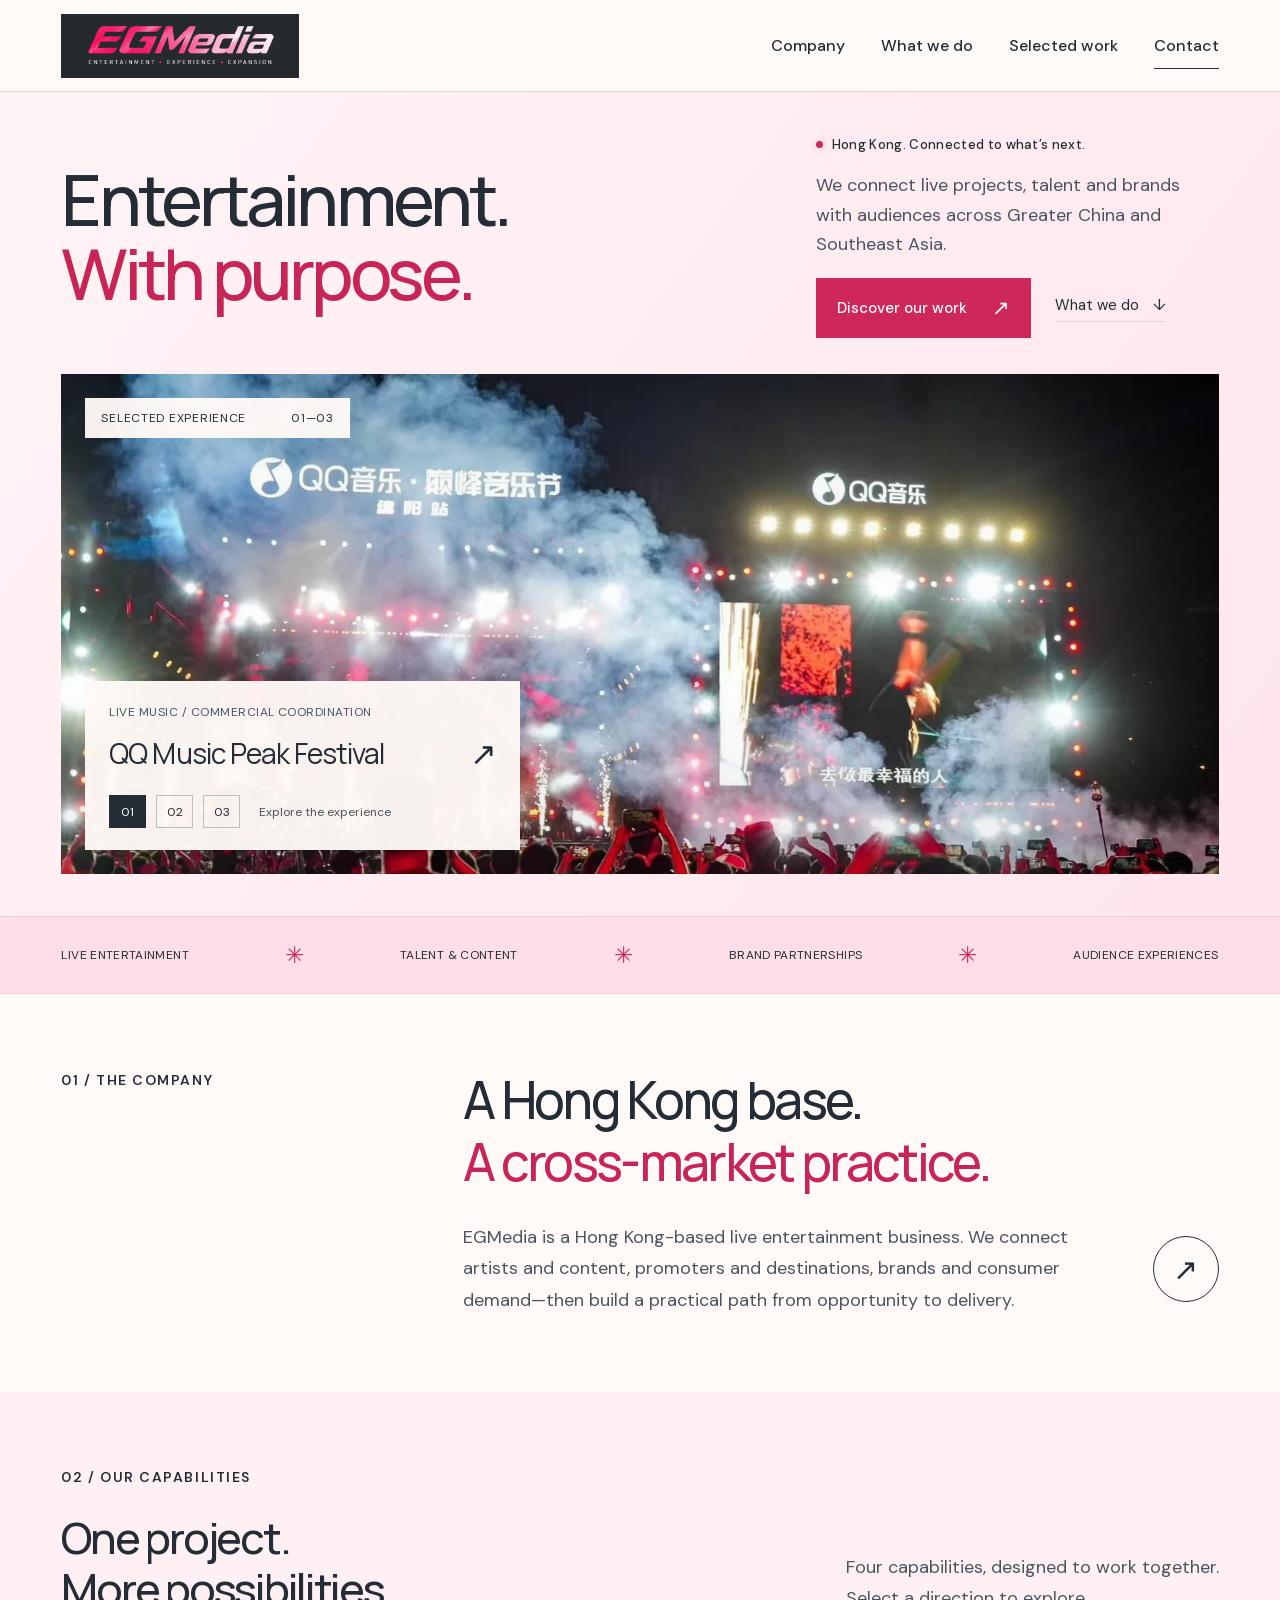
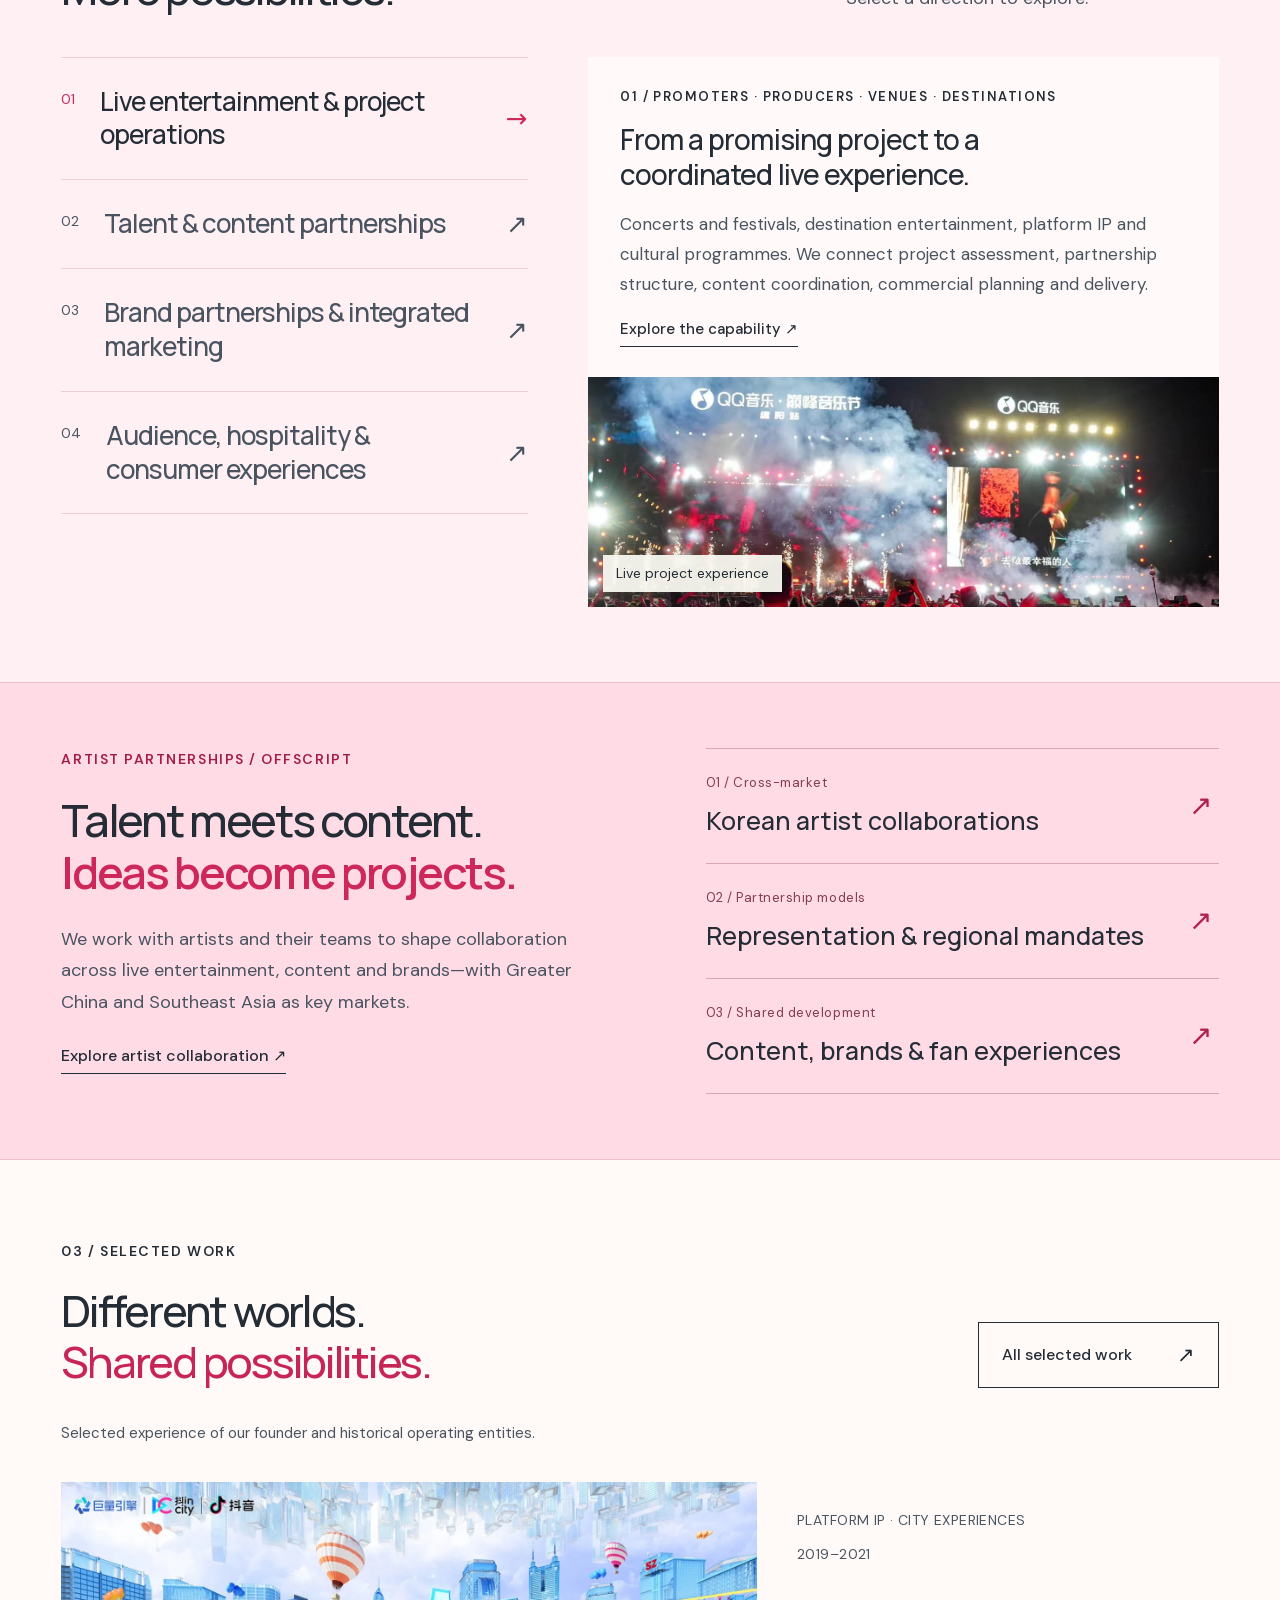
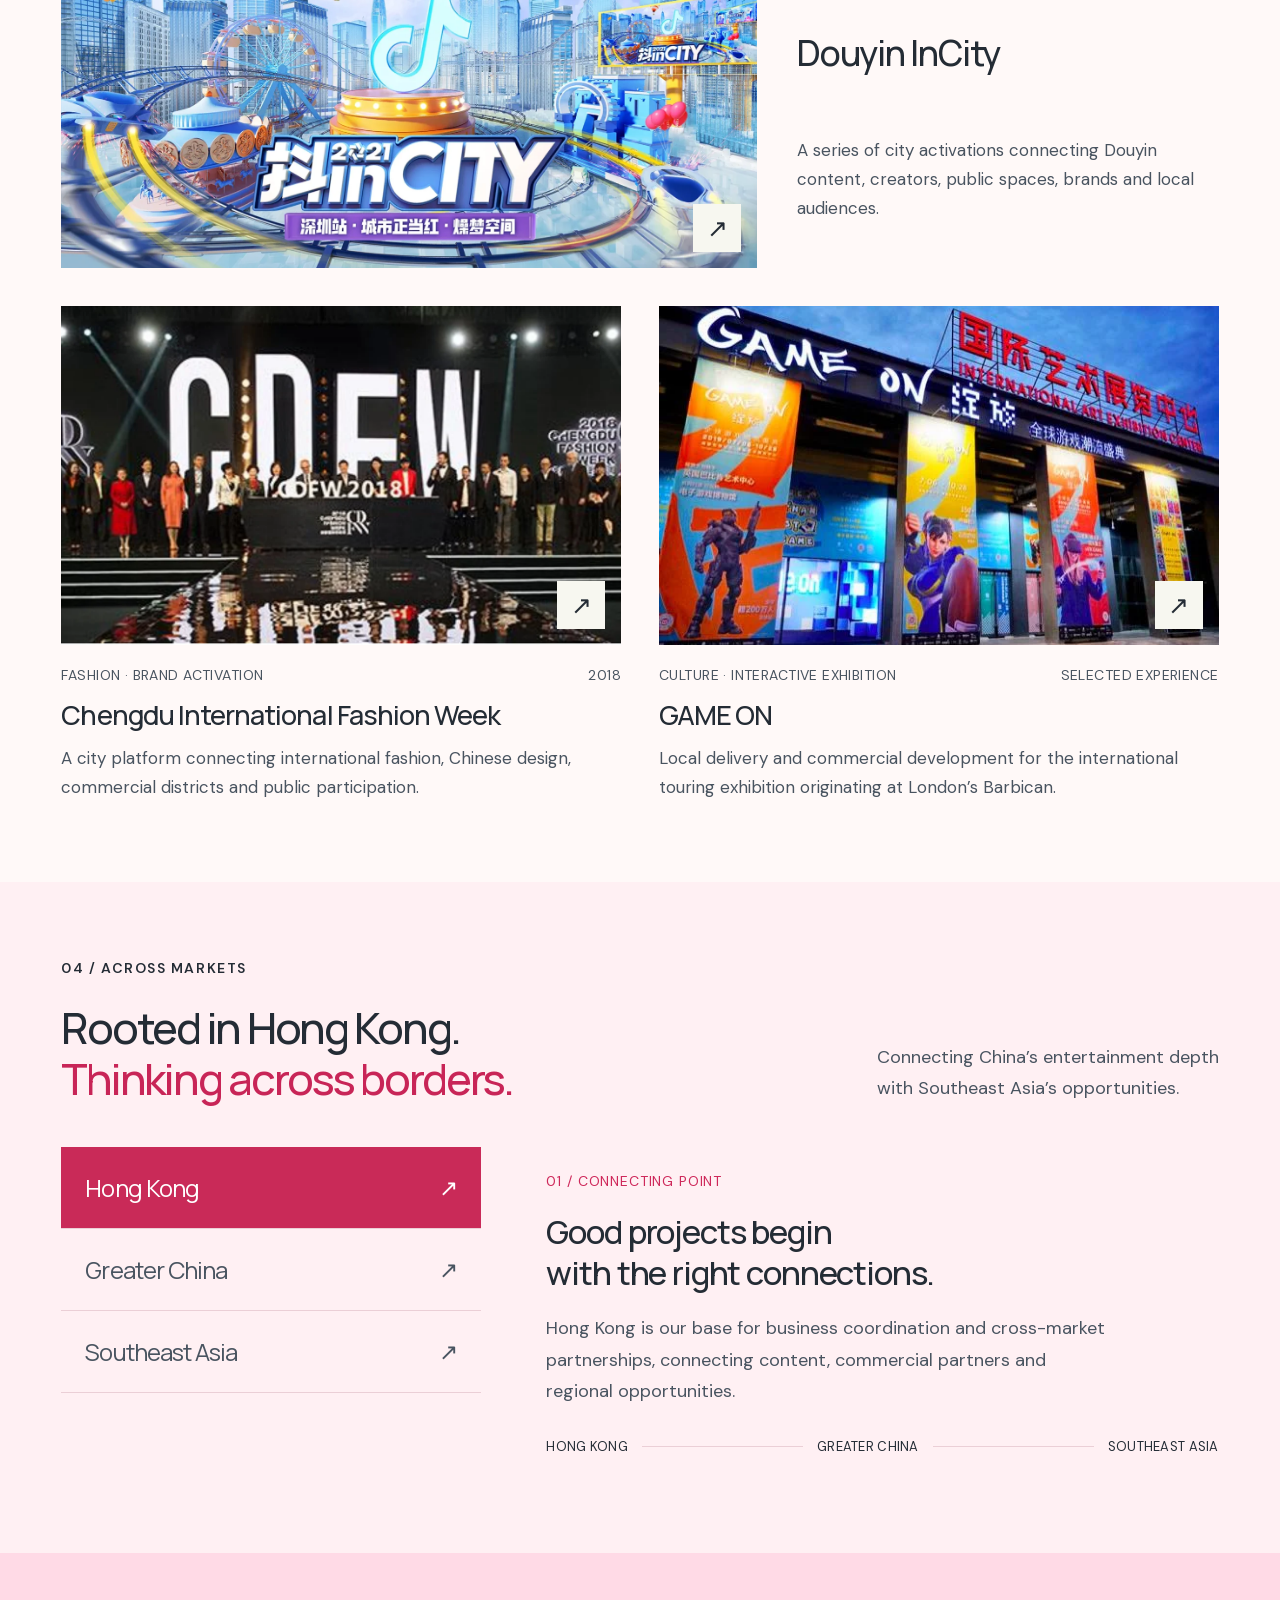
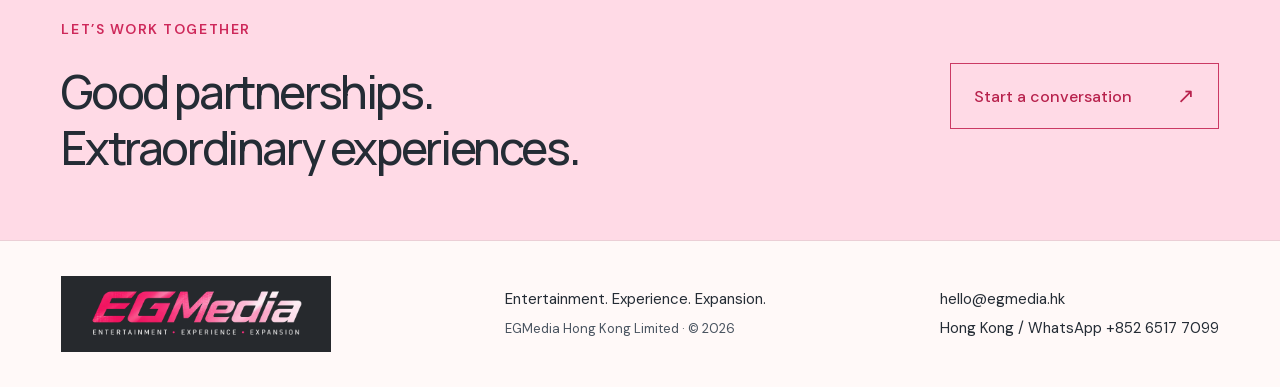
==== index.html @ 61d674d6 "Add pink visual direction and expand artist collaboration services" ====
<!doctype html><html lang="en"><head><meta charset="utf-8"><meta name="viewport" content="width=device-width,initial-scale=1"><title>Live entertainment. Lasting connections. | EGMedia</title><meta name="description" content="Hong Kong-based live entertainment, talent and brand partnerships connecting Greater China and Southeast Asia."><link rel="canonical" href="https://www.egmedia.hk/"><meta name="theme-color" content="#fbfaf7"><meta property="og:title" content="Live entertainment. Lasting connections. | EGMedia"><meta property="og:description" content="Hong Kong-based live entertainment, talent and brand partnerships connecting Greater China and Southeast Asia."><meta property="og:type" content="website"><meta property="og:url" content="https://www.egmedia.hk/"><meta property="og:image" content="https://www.egmedia.hk/assets/2026/qq-music.webp"><link rel="icon" href="/assets/2026/egmedia-logo-approved-color.png" type="image/png"><link rel="stylesheet" href="/site.css"><script src="/site.js" defer></script><script src="/interactions.js" defer></script></head><body><a class="skip-link" href="#main">Skip to content</a><header class="site-header"><a class="wordmark" href="/" aria-label="EGMedia home"><img src="/assets/2026/egmedia-logo-approved-color.png" alt="EGMedia"></a><button class="menu-toggle" aria-expanded="false" aria-controls="main-nav">Menu <span>+</span></button><nav id="main-nav" aria-label="Main navigation"><a  href="/about.html">Company</a><a  href="/services.html">What we do</a><a  href="/selected-works.html">Selected work</a><a  href="/contact.html">Contact</a></nav></header><main id="main"><section class="studio-hero"><div class="studio-hero-copy"><div class="status-label"><span></span> Hong Kong. Connected to what’s next.</div><h1>Entertainment.<br><em>With purpose.</em></h1><p>We connect live projects, talent and brands with audiences across Greater China and Southeast Asia.</p><div class="hero-actions"><a class="button solid" href="/selected-works.html">Discover our work <span>↗</span></a><a class="quiet-link" href="/services.html">What we do <span>↓</span></a></div><div class="hero-signature"><span>Entertainment.</span><span>Experience.</span><span>Expansion.</span></div></div><div class="hero-stage"><div class="hero-slide active" data-slide="0"><img class="" src="/assets/2026/qq-music.webp" alt="QQ Music Peak Festival — founder and historical project experience" loading="eager" decoding="async" fetchpriority="high"></div><div class="hero-slide" data-slide="1"><img class="" src="/assets/2026/fashion-week.webp" alt="2018 Chengdu International Fashion Week — founder and historical project experience" loading="lazy" decoding="async"></div><div class="hero-slide" data-slide="2"><img class="" src="/assets/2026/art-exhibition.webp" alt="Cultural Treasures Exhibition — founder and historical project experience" loading="lazy" decoding="async"></div><div class="photo-index">SELECTED EXPERIENCE <span>01—03</span></div><div class="photo-caption"><span class="photo-category">LIVE MUSIC / COMMERCIAL COORDINATION</span><a class="photo-title" href="/cases/qq-music-festival.html">QQ Music Peak Festival <span>↗</span></a><div class="slide-controls" aria-label="Select featured project"><button class="active" data-select-slide="0" aria-label="Show QQ Music Peak Festival" aria-pressed="true">01</button><button data-select-slide="1" aria-label="Show Chengdu Fashion Week" aria-pressed="false">02</button><button data-select-slide="2" aria-label="Show Cultural Treasures Exhibition" aria-pressed="false">03</button><span class="slide-hint">Explore the experience</span></div></div><div class="hero-side-label">CULTURE × COMMERCE × CONNECTION</div></div></section>
<div class="capability-ribbon"><span>LIVE ENTERTAINMENT</span><i>✳</i><span>TALENT & CONTENT</span><i>✳</i><span>BRAND PARTNERSHIPS</span><i>✳</i><span>AUDIENCE EXPERIENCES</span></div>
<section class="company-editorial reveal" id="about"><div class="editorial-index"><span class="eyebrow">01 / The company</span></div><div class="editorial-copy"><h2>A Hong Kong base.<br><em>A cross-market practice.</em></h2><div class="editorial-bottom"><p>EGMedia is a Hong Kong-based live entertainment business. We connect artists and content, promoters and destinations, brands and consumer demand—then build a practical path from opportunity to delivery.</p><a class="circle-link" href="/about.html" aria-label="Meet EGMedia">↗</a></div></div></section>
<section class="capability-section reveal" id="services"><div class="section-heading"><div><span class="eyebrow">02 / Our capabilities</span><h2>One project.<br>More possibilities.</h2></div><p>Four capabilities, designed to work together.<br>Select a direction to explore.</p></div><div class="capability-explorer"><div class="capability-tabs" role="tablist" aria-label="Explore capabilities"><button id="cap-tab-0" role="tab" aria-controls="cap-panel-0" aria-selected="true" tabindex="0" data-cap="0" class="active"><span>01</span><strong>Live entertainment & project operations</strong><i>↗</i></button><button id="cap-tab-1" role="tab" aria-controls="cap-panel-1" aria-selected="false" tabindex="-1" data-cap="1" class=""><span>02</span><strong>Talent & content partnerships</strong><i>↗</i></button><button id="cap-tab-2" role="tab" aria-controls="cap-panel-2" aria-selected="false" tabindex="-1" data-cap="2" class=""><span>03</span><strong>Brand partnerships & integrated marketing</strong><i>↗</i></button><button id="cap-tab-3" role="tab" aria-controls="cap-panel-3" aria-selected="false" tabindex="-1" data-cap="3" class=""><span>04</span><strong>Audience, hospitality & consumer experiences</strong><i>↗</i></button></div><div class="capability-panels"><article id="cap-panel-0" role="tabpanel" aria-labelledby="cap-tab-0" class="cap-panel active" ><div class="cap-panel-copy"><span class="eyebrow">01 / Promoters · Producers · Venues · Destinations</span><h3>From a promising project to a coordinated live experience.</h3><p>Concerts and festivals, destination entertainment, platform IP and cultural programmes. We connect project assessment, partnership structure, content coordination, commercial planning and delivery.</p><a class="text-link" href="/services.html#service-01">Explore the capability ↗</a></div><figure><img class="" src="/assets/2026/qq-music.webp" alt="Live music project experience" loading="lazy" decoding="async"><figcaption>Live project experience</figcaption></figure></article><article id="cap-panel-1" role="tabpanel" aria-labelledby="cap-tab-1" class="cap-panel " hidden><div class="cap-panel-copy"><span class="eyebrow">02 / Artists · Management teams · Content owners</span><h3>The right talent, content and market connection.</h3><p>Artist and management-team collaboration across markets, including Korean talent projects, representation mandates, live appearances, content co-creation and brand partnerships. OFFSCRIPT is our talent and content brand, connecting these opportunities with fan experiences.</p><a class="text-link" href="/services.html#service-02">Explore the capability ↗</a></div><figure><img class="" src="/assets/2026/zhang-an.webp" alt="Zhang An — project music specialist" loading="lazy" decoding="async"><figcaption>Project expertise / Zhang An</figcaption></figure></article><article id="cap-panel-2" role="tabpanel" aria-labelledby="cap-tab-2" class="cap-panel " hidden><div class="cap-panel-copy"><span class="eyebrow">03 / Brands · Platforms · Commercial partners</span><h3>Make cultural participation commercially meaningful.</h3><p>Brand strategy, sponsorship, event marketing and creative experiences. We shape partnerships around business objectives, audiences and the live environment, with support for regional market entry.</p><a class="text-link" href="/services.html#service-03">Explore the capability ↗</a></div><figure><img class="" src="/assets/2026/fashion-week.webp" alt="Fashion and brand activation experience" loading="lazy" decoding="async"><figcaption>Fashion & commercial activation</figcaption></figure></article><article id="cap-panel-3" role="tabpanel" aria-labelledby="cap-tab-3" class="cap-panel " hidden><div class="cap-panel-copy"><span class="eyebrow">04 / Promoters · Brands · Hospitality partners</span><h3>Extend the value of being there.</h3><p>Ticket-sales growth and channel coordination, VIP experiences, business hospitality, merchandise and co-branded products. Audience insights inform the next experience and the next project.</p><a class="text-link" href="/services.html#service-04">Explore the capability ↗</a></div><figure><img class="" src="/assets/2026/flower-field.webp" alt="Festival and audience experience" loading="lazy" decoding="async"><figcaption>Festival & audience experience</figcaption></figure></article></div></div></section>
<section class="talent-feature"><div><span class="eyebrow">Artist partnerships / OFFSCRIPT</span><h2>Talent meets content.<br><em>Ideas become projects.</em></h2><p>We work with artists and their teams to shape collaboration across live entertainment, content and brands—with Greater China and Southeast Asia as key markets.</p><a class="text-link" href="/services.html#talent-collaborations">Explore artist collaboration ↗</a></div><div class="talent-feature-links"><a href="/services.html#korean-talent"><span>01 / Cross-market</span><strong>Korean artist collaborations</strong><i>↗</i></a><a href="/services.html#representation-models"><span>02 / Partnership models</span><strong>Representation & regional mandates</strong><i>↗</i></a><a href="/services.html#content-co-creation"><span>03 / Shared development</span><strong>Content, brands & fan experiences</strong><i>↗</i></a></div></section>
<section class="section work-section reveal"><div class="section-heading"><div><span class="eyebrow">03 / Selected work</span><h2>Different worlds.<br><em>Shared possibilities.</em></h2></div><a class="button" href="/selected-works.html">All selected work <span>↗</span></a></div><p class="portfolio-note">Selected experience of our founder and historical operating entities.</p><div class="featured-work-grid"><a class="work-card" href="/cases/douyin-in-city.html"><div class="work-image"><img class="" src="/assets/2026/douyin-city.webp" alt="Douyin InCity — project image" loading="lazy" decoding="async"><span class="round-arrow" aria-hidden="true">↗</span></div><div class="card-meta"><span>Platform IP · City experiences</span><span>2019–2021</span></div><h3>Douyin InCity</h3><p>A series of city activations connecting Douyin content, creators, public spaces, brands and local audiences.</p></a><a class="work-card" href="/cases/chengdu-fashion-week.html"><div class="work-image"><img class="" src="/assets/2026/fashion-week.webp" alt="Chengdu International Fashion Week — project image" loading="lazy" decoding="async"><span class="round-arrow" aria-hidden="true">↗</span></div><div class="card-meta"><span>Fashion · Brand activation</span><span>2018</span></div><h3>Chengdu International Fashion Week</h3><p>A city platform connecting international fashion, Chinese design, commercial districts and public participation.</p></a><a class="work-card" href="/cases/game-on.html"><div class="work-image"><img class="" src="/assets/2026/game-on.webp" alt="GAME ON — project image" loading="lazy" decoding="async"><span class="round-arrow" aria-hidden="true">↗</span></div><div class="card-meta"><span>Culture · Interactive exhibition</span><span>Selected experience</span></div><h3>GAME ON</h3><p>Local delivery and commercial development for the international touring exhibition originating at London’s Barbican.</p></a></div></section>
<section class="regional-section reveal" id="markets"><div class="section-heading"><div><span class="eyebrow">04 / Across markets</span><h2>Rooted in Hong Kong.<br><em>Thinking across borders.</em></h2></div><p>Connecting China’s entertainment depth<br>with Southeast Asia’s opportunities.</p></div><div class="regional-board"><div class="region-selector" role="tablist" aria-label="Explore regional focus"><button role="tab" aria-selected="true" aria-controls="region-panel" class="active" data-region="0">Hong Kong <span>↗</span></button><button role="tab" aria-selected="false" aria-controls="region-panel" data-region="1">Greater China <span>↗</span></button><button role="tab" aria-selected="false" aria-controls="region-panel" data-region="2">Southeast Asia <span>↗</span></button></div><div class="region-panel" id="region-panel" role="tabpanel"><span class="region-label">01 / CONNECTING POINT</span><h3>Good projects begin<br>with the right connections.</h3><p>Hong Kong is our base for business coordination and cross-market partnerships, connecting content, commercial partners and regional opportunities.</p><div class="region-route"><span>HONG KONG</span><i></i><span>GREATER CHINA</span><i></i><span>SOUTHEAST ASIA</span></div></div></div></section></main><section class="closing"><div><span class="eyebrow">Let’s work together</span><h2>Good partnerships.<br>Extraordinary experiences.</h2></div><a class="button" href="/contact.html">Start a conversation <span>↗</span></a></section><footer><a class="wordmark" href="/"><img src="/assets/2026/egmedia-logo-approved-color.png" alt="EGMedia"></a><div>Entertainment. Experience. Expansion.<br><small>EGMedia Hong Kong Limited · © 2026</small></div><div><a href="mailto:hello@egmedia.hk">hello@egmedia.hk</a><br><a href="https://wa.me/85265177099" target="_blank" rel="noopener noreferrer">Hong Kong / WhatsApp +852 6517 7099</a></div></footer></body></html>
---- site.css ----
/* latin-ext */
@font-face {
  font-family: 'DM Sans';
  font-style: normal;
  font-weight: 400;
  font-display: swap;
  src: url(/assets/2026/fonts/rP2Yp2ywxg089UriI5-g4vlH9VoD8Cmcqbu6-K6z9mXgjU0.woff2) format('woff2');
  unicode-range: U+0100-02BA, U+02BD-02C5, U+02C7-02CC, U+02CE-02D7, U+02DD-02FF, U+0304, U+0308, U+0329, U+1D00-1DBF, U+1E00-1E9F, U+1EF2-1EFF, U+2020, U+20A0-20AB, U+20AD-20C4, U+2113, U+2C60-2C7F, U+A720-A7FF;
}
/* latin */
@font-face {
  font-family: 'DM Sans';
  font-style: normal;
  font-weight: 400;
  font-display: swap;
  src: url(/assets/2026/fonts/rP2Yp2ywxg089UriI5-g4vlH9VoD8Cmcqbu0-K6z9mXg.woff2) format('woff2');
  unicode-range: U+0000-00FF, U+0131, U+0152-0153, U+02BB-02BC, U+02C6, U+02DA, U+02DC, U+0304, U+0308, U+0329, U+2000-206F, U+20AC, U+2122, U+2191, U+2193, U+2212, U+2215, U+FEFF, U+FFFD;
}
/* latin-ext */
@font-face {
  font-family: 'DM Sans';
  font-style: normal;
  font-weight: 500;
  font-display: swap;
  src: url(/assets/2026/fonts/rP2Yp2ywxg089UriI5-g4vlH9VoD8Cmcqbu6-K6z9mXgjU0.woff2) format('woff2');
  unicode-range: U+0100-02BA, U+02BD-02C5, U+02C7-02CC, U+02CE-02D7, U+02DD-02FF, U+0304, U+0308, U+0329, U+1D00-1DBF, U+1E00-1E9F, U+1EF2-1EFF, U+2020, U+20A0-20AB, U+20AD-20C4, U+2113, U+2C60-2C7F, U+A720-A7FF;
}
/* latin */
@font-face {
  font-family: 'DM Sans';
  font-style: normal;
  font-weight: 500;
  font-display: swap;
  src: url(/assets/2026/fonts/rP2Yp2ywxg089UriI5-g4vlH9VoD8Cmcqbu0-K6z9mXg.woff2) format('woff2');
  unicode-range: U+0000-00FF, U+0131, U+0152-0153, U+02BB-02BC, U+02C6, U+02DA, U+02DC, U+0304, U+0308, U+0329, U+2000-206F, U+20AC, U+2122, U+2191, U+2193, U+2212, U+2215, U+FEFF, U+FFFD;
}
/* latin-ext */
@font-face {
  font-family: 'DM Sans';
  font-style: normal;
  font-weight: 600;
  font-display: swap;
  src: url(/assets/2026/fonts/rP2Yp2ywxg089UriI5-g4vlH9VoD8Cmcqbu6-K6z9mXgjU0.woff2) format('woff2');
  unicode-range: U+0100-02BA, U+02BD-02C5, U+02C7-02CC, U+02CE-02D7, U+02DD-02FF, U+0304, U+0308, U+0329, U+1D00-1DBF, U+1E00-1E9F, U+1EF2-1EFF, U+2020, U+20A0-20AB, U+20AD-20C4, U+2113, U+2C60-2C7F, U+A720-A7FF;
}
/* latin */
@font-face {
  font-family: 'DM Sans';
  font-style: normal;
  font-weight: 600;
  font-display: swap;
  src: url(/assets/2026/fonts/rP2Yp2ywxg089UriI5-g4vlH9VoD8Cmcqbu0-K6z9mXg.woff2) format('woff2');
  unicode-range: U+0000-00FF, U+0131, U+0152-0153, U+02BB-02BC, U+02C6, U+02DA, U+02DC, U+0304, U+0308, U+0329, U+2000-206F, U+20AC, U+2122, U+2191, U+2193, U+2212, U+2215, U+FEFF, U+FFFD;
}
/* latin-ext */
@font-face {
  font-family: 'DM Sans';
  font-style: normal;
  font-weight: 700;
  font-display: swap;
  src: url(/assets/2026/fonts/rP2Yp2ywxg089UriI5-g4vlH9VoD8Cmcqbu6-K6z9mXgjU0.woff2) format('woff2');
  unicode-range: U+0100-02BA, U+02BD-02C5, U+02C7-02CC, U+02CE-02D7, U+02DD-02FF, U+0304, U+0308, U+0329, U+1D00-1DBF, U+1E00-1E9F, U+1EF2-1EFF, U+2020, U+20A0-20AB, U+20AD-20C4, U+2113, U+2C60-2C7F, U+A720-A7FF;
}
/* latin */
@font-face {
  font-family: 'DM Sans';
  font-style: normal;
  font-weight: 700;
  font-display: swap;
  src: url(/assets/2026/fonts/rP2Yp2ywxg089UriI5-g4vlH9VoD8Cmcqbu0-K6z9mXg.woff2) format('woff2');
  unicode-range: U+0000-00FF, U+0131, U+0152-0153, U+02BB-02BC, U+02C6, U+02DA, U+02DC, U+0304, U+0308, U+0329, U+2000-206F, U+20AC, U+2122, U+2191, U+2193, U+2212, U+2215, U+FEFF, U+FFFD;
}
/* cyrillic-ext */
@font-face {
  font-family: 'Manrope';
  font-style: normal;
  font-weight: 400;
  font-display: swap;
  src: url(/assets/2026/fonts/xn7gYHE41ni1AdIRggqxSvfedN62Zw.woff2) format('woff2');
  unicode-range: U+0460-052F, U+1C80-1C8A, U+20B4, U+2DE0-2DFF, U+A640-A69F, U+FE2E-FE2F;
}
/* cyrillic */
@font-face {
  font-family: 'Manrope';
  font-style: normal;
  font-weight: 400;
  font-display: swap;
  src: url(/assets/2026/fonts/xn7gYHE41ni1AdIRggOxSvfedN62Zw.woff2) format('woff2');
  unicode-range: U+0301, U+0400-045F, U+0490-0491, U+04B0-04B1, U+2116;
}
/* greek */
@font-face {
  font-family: 'Manrope';
  font-style: normal;
  font-weight: 400;
  font-display: swap;
  src: url(/assets/2026/fonts/xn7gYHE41ni1AdIRggSxSvfedN62Zw.woff2) format('woff2');
  unicode-range: U+0370-0377, U+037A-037F, U+0384-038A, U+038C, U+038E-03A1, U+03A3-03FF;
}
/* vietnamese */
@font-face {
  font-family: 'Manrope';
  font-style: normal;
  font-weight: 400;
  font-display: swap;
  src: url(/assets/2026/fonts/xn7gYHE41ni1AdIRggixSvfedN62Zw.woff2) format('woff2');
  unicode-range: U+0102-0103, U+0110-0111, U+0128-0129, U+0168-0169, U+01A0-01A1, U+01AF-01B0, U+0300-0301, U+0303-0304, U+0308-0309, U+0323, U+0329, U+1EA0-1EF9, U+20AB;
}
/* latin-ext */
@font-face {
  font-family: 'Manrope';
  font-style: normal;
  font-weight: 400;
  font-display: swap;
  src: url(/assets/2026/fonts/xn7gYHE41ni1AdIRggmxSvfedN62Zw.woff2) format('woff2');
  unicode-range: U+0100-02BA, U+02BD-02C5, U+02C7-02CC, U+02CE-02D7, U+02DD-02FF, U+0304, U+0308, U+0329, U+1D00-1DBF, U+1E00-1E9F, U+1EF2-1EFF, U+2020, U+20A0-20AB, U+20AD-20C4, U+2113, U+2C60-2C7F, U+A720-A7FF;
}
/* latin */
@font-face {
  font-family: 'Manrope';
  font-style: normal;
  font-weight: 400;
  font-display: swap;
  src: url(/assets/2026/fonts/xn7gYHE41ni1AdIRggexSvfedN4.woff2) format('woff2');
  unicode-range: U+0000-00FF, U+0131, U+0152-0153, U+02BB-02BC, U+02C6, U+02DA, U+02DC, U+0304, U+0308, U+0329, U+2000-206F, U+20AC, U+2122, U+2191, U+2193, U+2212, U+2215, U+FEFF, U+FFFD;
}
/* cyrillic-ext */
@font-face {
  font-family: 'Manrope';
  font-style: normal;
  font-weight: 500;
  font-display: swap;
  src: url(/assets/2026/fonts/xn7gYHE41ni1AdIRggqxSvfedN62Zw.woff2) format('woff2');
  unicode-range: U+0460-052F, U+1C80-1C8A, U+20B4, U+2DE0-2DFF, U+A640-A69F, U+FE2E-FE2F;
}
/* cyrillic */
@font-face {
  font-family: 'Manrope';
  font-style: normal;
  font-weight: 500;
  font-display: swap;
  src: url(/assets/2026/fonts/xn7gYHE41ni1AdIRggOxSvfedN62Zw.woff2) format('woff2');
  unicode-range: U+0301, U+0400-045F, U+0490-0491, U+04B0-04B1, U+2116;
}
/* greek */
@font-face {
  font-family: 'Manrope';
  font-style: normal;
  font-weight: 500;
  font-display: swap;
  src: url(/assets/2026/fonts/xn7gYHE41ni1AdIRggSxSvfedN62Zw.woff2) format('woff2');
  unicode-range: U+0370-0377, U+037A-037F, U+0384-038A, U+038C, U+038E-03A1, U+03A3-03FF;
}
/* vietnamese */
@font-face {
  font-family: 'Manrope';
  font-style: normal;
  font-weight: 500;
  font-display: swap;
  src: url(/assets/2026/fonts/xn7gYHE41ni1AdIRggixSvfedN62Zw.woff2) format('woff2');
  unicode-range: U+0102-0103, U+0110-0111, U+0128-0129, U+0168-0169, U+01A0-01A1, U+01AF-01B0, U+0300-0301, U+0303-0304, U+0308-0309, U+0323, U+0329, U+1EA0-1EF9, U+20AB;
}
/* latin-ext */
@font-face {
  font-family: 'Manrope';
  font-style: normal;
  font-weight: 500;
  font-display: swap;
  src: url(/assets/2026/fonts/xn7gYHE41ni1AdIRggmxSvfedN62Zw.woff2) format('woff2');
  unicode-range: U+0100-02BA, U+02BD-02C5, U+02C7-02CC, U+02CE-02D7, U+02DD-02FF, U+0304, U+0308, U+0329, U+1D00-1DBF, U+1E00-1E9F, U+1EF2-1EFF, U+2020, U+20A0-20AB, U+20AD-20C4, U+2113, U+2C60-2C7F, U+A720-A7FF;
}
/* latin */
@font-face {
  font-family: 'Manrope';
  font-style: normal;
  font-weight: 500;
  font-display: swap;
  src: url(/assets/2026/fonts/xn7gYHE41ni1AdIRggexSvfedN4.woff2) format('woff2');
  unicode-range: U+0000-00FF, U+0131, U+0152-0153, U+02BB-02BC, U+02C6, U+02DA, U+02DC, U+0304, U+0308, U+0329, U+2000-206F, U+20AC, U+2122, U+2191, U+2193, U+2212, U+2215, U+FEFF, U+FFFD;
}
/* cyrillic-ext */
@font-face {
  font-family: 'Manrope';
  font-style: normal;
  font-weight: 600;
  font-display: swap;
  src: url(/assets/2026/fonts/xn7gYHE41ni1AdIRggqxSvfedN62Zw.woff2) format('woff2');
  unicode-range: U+0460-052F, U+1C80-1C8A, U+20B4, U+2DE0-2DFF, U+A640-A69F, U+FE2E-FE2F;
}
/* cyrillic */
@font-face {
  font-family: 'Manrope';
  font-style: normal;
  font-weight: 600;
  font-display: swap;
  src: url(/assets/2026/fonts/xn7gYHE41ni1AdIRggOxSvfedN62Zw.woff2) format('woff2');
  unicode-range: U+0301, U+0400-045F, U+0490-0491, U+04B0-04B1, U+2116;
}
/* greek */
@font-face {
  font-family: 'Manrope';
  font-style: normal;
  font-weight: 600;
  font-display: swap;
  src: url(/assets/2026/fonts/xn7gYHE41ni1AdIRggSxSvfedN62Zw.woff2) format('woff2');
  unicode-range: U+0370-0377, U+037A-037F, U+0384-038A, U+038C, U+038E-03A1, U+03A3-03FF;
}
/* vietnamese */
@font-face {
  font-family: 'Manrope';
  font-style: normal;
  font-weight: 600;
  font-display: swap;
  src: url(/assets/2026/fonts/xn7gYHE41ni1AdIRggixSvfedN62Zw.woff2) format('woff2');
  unicode-range: U+0102-0103, U+0110-0111, U+0128-0129, U+0168-0169, U+01A0-01A1, U+01AF-01B0, U+0300-0301, U+0303-0304, U+0308-0309, U+0323, U+0329, U+1EA0-1EF9, U+20AB;
}
/* latin-ext */
@font-face {
  font-family: 'Manrope';
  font-style: normal;
  font-weight: 600;
  font-display: swap;
  src: url(/assets/2026/fonts/xn7gYHE41ni1AdIRggmxSvfedN62Zw.woff2) format('woff2');
  unicode-range: U+0100-02BA, U+02BD-02C5, U+02C7-02CC, U+02CE-02D7, U+02DD-02FF, U+0304, U+0308, U+0329, U+1D00-1DBF, U+1E00-1E9F, U+1EF2-1EFF, U+2020, U+20A0-20AB, U+20AD-20C4, U+2113, U+2C60-2C7F, U+A720-A7FF;
}
/* latin */
@font-face {
  font-family: 'Manrope';
  font-style: normal;
  font-weight: 600;
  font-display: swap;
  src: url(/assets/2026/fonts/xn7gYHE41ni1AdIRggexSvfedN4.woff2) format('woff2');
  unicode-range: U+0000-00FF, U+0131, U+0152-0153, U+02BB-02BC, U+02C6, U+02DA, U+02DC, U+0304, U+0308, U+0329, U+2000-206F, U+20AC, U+2122, U+2191, U+2193, U+2212, U+2215, U+FEFF, U+FFFD;
}
/* cyrillic-ext */
@font-face {
  font-family: 'Manrope';
  font-style: normal;
  font-weight: 700;
  font-display: swap;
  src: url(/assets/2026/fonts/xn7gYHE41ni1AdIRggqxSvfedN62Zw.woff2) format('woff2');
  unicode-range: U+0460-052F, U+1C80-1C8A, U+20B4, U+2DE0-2DFF, U+A640-A69F, U+FE2E-FE2F;
}
/* cyrillic */
@font-face {
  font-family: 'Manrope';
  font-style: normal;
  font-weight: 700;
  font-display: swap;
  src: url(/assets/2026/fonts/xn7gYHE41ni1AdIRggOxSvfedN62Zw.woff2) format('woff2');
  unicode-range: U+0301, U+0400-045F, U+0490-0491, U+04B0-04B1, U+2116;
}
/* greek */
@font-face {
  font-family: 'Manrope';
  font-style: normal;
  font-weight: 700;
  font-display: swap;
  src: url(/assets/2026/fonts/xn7gYHE41ni1AdIRggSxSvfedN62Zw.woff2) format('woff2');
  unicode-range: U+0370-0377, U+037A-037F, U+0384-038A, U+038C, U+038E-03A1, U+03A3-03FF;
}
/* vietnamese */
@font-face {
  font-family: 'Manrope';
  font-style: normal;
  font-weight: 700;
  font-display: swap;
  src: url(/assets/2026/fonts/xn7gYHE41ni1AdIRggixSvfedN62Zw.woff2) format('woff2');
  unicode-range: U+0102-0103, U+0110-0111, U+0128-0129, U+0168-0169, U+01A0-01A1, U+01AF-01B0, U+0300-0301, U+0303-0304, U+0308-0309, U+0323, U+0329, U+1EA0-1EF9, U+20AB;
}
/* latin-ext */
@font-face {
  font-family: 'Manrope';
  font-style: normal;
  font-weight: 700;
  font-display: swap;
  src: url(/assets/2026/fonts/xn7gYHE41ni1AdIRggmxSvfedN62Zw.woff2) format('woff2');
  unicode-range: U+0100-02BA, U+02BD-02C5, U+02C7-02CC, U+02CE-02D7, U+02DD-02FF, U+0304, U+0308, U+0329, U+1D00-1DBF, U+1E00-1E9F, U+1EF2-1EFF, U+2020, U+20A0-20AB, U+20AD-20C4, U+2113, U+2C60-2C7F, U+A720-A7FF;
}
/* latin */
@font-face {
  font-family: 'Manrope';
  font-style: normal;
  font-weight: 700;
  font-display: swap;
  src: url(/assets/2026/fonts/xn7gYHE41ni1AdIRggexSvfedN4.woff2) format('woff2');
  unicode-range: U+0000-00FF, U+0131, U+0152-0153, U+02BB-02BC, U+02C6, U+02DA, U+02DC, U+0304, U+0308, U+0329, U+2000-206F, U+20AC, U+2122, U+2191, U+2193, U+2212, U+2215, U+FEFF, U+FFFD;
}
/* cyrillic-ext */
@font-face {
  font-family: 'Manrope';
  font-style: normal;
  font-weight: 800;
  font-display: swap;
  src: url(/assets/2026/fonts/xn7gYHE41ni1AdIRggqxSvfedN62Zw.woff2) format('woff2');
  unicode-range: U+0460-052F, U+1C80-1C8A, U+20B4, U+2DE0-2DFF, U+A640-A69F, U+FE2E-FE2F;
}
/* cyrillic */
@font-face {
  font-family: 'Manrope';
  font-style: normal;
  font-weight: 800;
  font-display: swap;
  src: url(/assets/2026/fonts/xn7gYHE41ni1AdIRggOxSvfedN62Zw.woff2) format('woff2');
  unicode-range: U+0301, U+0400-045F, U+0490-0491, U+04B0-04B1, U+2116;
}
/* greek */
@font-face {
  font-family: 'Manrope';
  font-style: normal;
  font-weight: 800;
  font-display: swap;
  src: url(/assets/2026/fonts/xn7gYHE41ni1AdIRggSxSvfedN62Zw.woff2) format('woff2');
  unicode-range: U+0370-0377, U+037A-037F, U+0384-038A, U+038C, U+038E-03A1, U+03A3-03FF;
}
/* vietnamese */
@font-face {
  font-family: 'Manrope';
  font-style: normal;
  font-weight: 800;
  font-display: swap;
  src: url(/assets/2026/fonts/xn7gYHE41ni1AdIRggixSvfedN62Zw.woff2) format('woff2');
  unicode-range: U+0102-0103, U+0110-0111, U+0128-0129, U+0168-0169, U+01A0-01A1, U+01AF-01B0, U+0300-0301, U+0303-0304, U+0308-0309, U+0323, U+0329, U+1EA0-1EF9, U+20AB;
}
/* latin-ext */
@font-face {
  font-family: 'Manrope';
  font-style: normal;
  font-weight: 800;
  font-display: swap;
  src: url(/assets/2026/fonts/xn7gYHE41ni1AdIRggmxSvfedN62Zw.woff2) format('woff2');
  unicode-range: U+0100-02BA, U+02BD-02C5, U+02C7-02CC, U+02CE-02D7, U+02DD-02FF, U+0304, U+0308, U+0329, U+1D00-1DBF, U+1E00-1E9F, U+1EF2-1EFF, U+2020, U+20A0-20AB, U+20AD-20C4, U+2113, U+2C60-2C7F, U+A720-A7FF;
}
/* latin */
@font-face {
  font-family: 'Manrope';
  font-style: normal;
  font-weight: 800;
  font-display: swap;
  src: url(/assets/2026/fonts/xn7gYHE41ni1AdIRggexSvfedN4.woff2) format('woff2');
  unicode-range: U+0000-00FF, U+0131, U+0152-0153, U+02BB-02BC, U+02C6, U+02DA, U+02DC, U+0304, U+0308, U+0329, U+2000-206F, U+20AC, U+2122, U+2191, U+2193, U+2212, U+2215, U+FEFF, U+FFFD;
}

:root{--paper:#fbfaf7;--ink:#203934;--muted:#5e6a64;--line:#d9dfd8;--accent:#cb365e;--soft:#eeeee5;--pad:clamp(22px,5.2vw,88px)}*{box-sizing:border-box}html{scroll-behavior:smooth;scroll-padding-top:110px}body{margin:0;background:var(--paper);color:var(--ink);font-family:'DM Sans',Arial,sans-serif;-webkit-font-smoothing:antialiased}a{color:inherit;text-decoration:none}button{font:inherit}img{max-width:100%;display:block}figure{margin:0}h1,h2,h3,p{margin:0}h1,h2,h3{font-family:'Manrope',Arial,sans-serif}h1{font-size:clamp(48px,5.6vw,88px);letter-spacing:-.065em;line-height:1.1;font-weight:500}h2{font-size:clamp(32px,3.4vw,53px);letter-spacing:-.052em;line-height:1.17;font-weight:500}h3{font-size:25px;letter-spacing:-.035em;line-height:1.25;font-weight:600}p{font-size:17px;line-height:1.75;color:var(--muted)}p+p{margin-top:18px}em{font-family:Georgia,serif;font-weight:400;color:var(--accent)}.site-header{height:94px;padding:0 var(--pad);display:flex;justify-content:space-between;align-items:center;border-bottom:1px solid var(--line);background:var(--paper);position:sticky;top:0;z-index:20}.wordmark{display:inline-flex;align-items:baseline;font-family:Arial,sans-serif;font-weight:800;font-style:italic;font-size:30px;letter-spacing:-1.6px;white-space:nowrap}.wordmark span{font-weight:600}.wordmark i{display:inline-block;width:7px;height:7px;background:var(--accent);margin-left:4px;border-radius:50%}.site-header nav{display:flex;gap:36px;align-items:center;font-size:14px;font-weight:500}.site-header nav a{padding:12px 0;position:relative}.site-header nav a[aria-current],.site-header nav a:hover{color:var(--accent)}.site-header nav a[aria-current]:after{content:'';position:absolute;bottom:3px;left:0;width:100%;height:1px;background:var(--accent)}.menu-toggle{display:none}.skip-link{position:fixed;top:-70px;left:20px;padding:16px;background:white;z-index:100}.skip-link:focus{top:12px}a:focus-visible,button:focus-visible{outline:3px solid var(--accent);outline-offset:5px}.eyebrow{display:block;text-transform:uppercase;font-size:11px;line-height:1.6;font-weight:600;letter-spacing:.16em;margin-bottom:24px}.hero-copy{padding:65px var(--pad) 48px}.hero h1{max-width:1200px;font-size:clamp(52px,6.3vw,98px)}.hero-bottom{margin-top:34px;display:flex;justify-content:space-between;align-items:center;gap:35px}.hero-bottom p{max-width:535px;font-size:18px;line-height:1.6}.button{display:inline-flex;align-items:center;justify-content:space-between;gap:45px;border:1px solid var(--ink);padding:18px 23px;font-size:13px;font-weight:500;white-space:nowrap;transition:background .2s,color .2s}.button:hover{background:var(--ink);color:var(--paper)}.button.solid{background:var(--ink);color:white}.button.solid:hover{background:var(--accent);border-color:var(--accent)}.button span{font-size:21px}.hero-visual{margin:0 var(--pad)}.hero-visual img{width:100%;height:clamp(350px,40vw,580px);object-fit:cover;object-position:50% 48%}.hero-visual figcaption{display:flex;justify-content:space-between;gap:20px;font-size:11px;padding:14px 0;border-bottom:1px solid var(--line);color:var(--muted)}.intro-section{padding:100px var(--pad);display:grid;grid-template-columns:1fr 2.15fr;gap:50px}.intro-section .large-text{margin-top:28px}.intro-section p{max-width:790px}.large-text{font-size:23px;line-height:1.6;color:var(--ink);letter-spacing:-.02em}.text-link{display:inline-flex;gap:22px;align-items:center;font-size:14px;font-weight:500;border-bottom:1px solid var(--ink);padding-bottom:7px}.text-link:hover{color:var(--accent);border-color:var(--accent)}.intro-section .text-link{margin-top:26px}.section{padding:80px var(--pad)}.section-heading{display:flex;justify-content:space-between;align-items:flex-end;gap:50px;margin-bottom:42px}.section-heading>p{max-width:380px}.service-grid{display:grid;grid-template-columns:repeat(4,1fr);border-top:1px solid var(--line)}.service-card{position:relative;padding:32px 26px 60px;border-right:1px solid var(--line)}.service-card:first-child{padding-left:0}.service-card:last-child{border:0;padding-right:0}.service-number{color:var(--accent);font-size:13px;display:block;letter-spacing:.07em;margin-bottom:37px}.service-card h3{font-size:24px;min-height:92px}.service-card p{font-size:15px;margin-top:18px;line-height:1.65}.service-arrow{position:absolute;bottom:14px;font-size:27px}.service-card:hover h3{color:var(--accent)}.work-section{background:#f0f1eb}.portfolio-note{font-size:13px;line-height:1.7;max-width:760px;margin:-10px 0 35px}.work-grid{display:grid;grid-template-columns:1fr 1fr;gap:48px 35px}.work-image{position:relative;overflow:hidden;aspect-ratio:1.65;background:#e0e4db}.work-image img{width:100%;height:100%;object-fit:cover;transition:transform .45s}.work-card:hover .work-image img{transform:scale(1.03)}.round-arrow{position:absolute;right:16px;bottom:16px;background:var(--paper);border-radius:50%;width:44px;height:44px;display:grid;place-items:center;font-size:25px}.card-meta{display:flex;justify-content:space-between;gap:15px;font-size:10px;text-transform:uppercase;letter-spacing:.06em;margin:19px 0 10px;color:var(--muted)}.work-card h3{font-size:27px}.work-card p{margin-top:12px;font-size:15px;line-height:1.7;max-width:540px}.regional-section{padding:95px var(--pad)}.regional-title{display:flex;gap:60px;justify-content:space-between;align-items:flex-end}.regional-title p{max-width:360px}.market-line{display:grid;grid-template-columns:repeat(3,1fr);gap:40px;margin-top:55px;border-top:1px solid var(--ink);padding-top:29px}.market-line span{font-size:10px;letter-spacing:.1em;text-transform:uppercase;color:var(--muted)}.market-line h3{font-size:30px;margin:18px 0 13px}.market-line p{font-size:15px;max-width:340px}.closing{margin:0 var(--pad);padding:60px 0;display:flex;justify-content:space-between;gap:40px;align-items:center;border-top:1px solid var(--ink)}.closing h2{font-size:clamp(32px,3.3vw,50px)}.closing .eyebrow{color:var(--accent)}footer{padding:37px var(--pad);border-top:1px solid var(--line);display:flex;justify-content:space-between;gap:36px;align-items:flex-start;font-size:12px;line-height:1.9}footer .wordmark{font-size:26px}footer small{font-size:10px;color:var(--muted)}footer a:hover{color:var(--accent)}.page-hero{padding:80px var(--pad) 70px}.page-hero h1{max-width:1100px}.page-hero>p{max-width:670px;margin-top:30px;font-size:19px}.founder-section{display:grid;grid-template-columns:.8fr 1.3fr;gap:100px;align-items:center;background:var(--soft)}.founder-photo{max-width:380px;aspect-ratio:.8;overflow:hidden}.founder-photo img{width:100%;height:100%;object-fit:cover;object-position:50% 30%}.role{display:block;font-size:12px;line-height:1.5;color:var(--accent);margin-top:13px;margin-bottom:25px}.founder-section .large-text{margin-bottom:20px}.team-grid{display:grid;grid-template-columns:repeat(4,1fr);gap:30px}.team-card>img{width:100%;height:300px;object-fit:cover;object-position:50% 25%;filter:saturate(.65);margin-bottom:22px}.team-card h3{font-size:23px}.team-card .role{margin-bottom:14px;min-height:36px}.team-card p{font-size:14px}.small-note{font-size:12px;margin-top:32px}.pale{background:var(--soft)}.split{display:grid;grid-template-columns:1fr 1fr;gap:80px}.split h2 em{font-size:31px;line-height:1.5;display:inline-block;margin-top:15px}.split p+.text-link{margin-top:25px}.service-detail{padding:60px var(--pad);border-top:1px solid var(--line);display:grid;grid-template-columns:1fr 2.15fr;gap:50px;scroll-margin-top:40px}.service-detail h2{max-width:820px}.service-detail .large-text{margin:25px 0 15px}.service-detail p{max-width:760px}.service-detail .eyebrow{margin:25px 0 8px}.deliverables{list-style:none;padding:0;margin:30px 0;display:grid;grid-template-columns:repeat(3,1fr);gap:25px}.deliverables li{border-top:1px solid var(--line);padding-top:15px;font-size:14px;line-height:1.6}.process-grid{display:grid;grid-template-columns:repeat(4,1fr);gap:35px;margin-top:45px}.process-grid span{font-size:13px;color:var(--accent)}.process-grid h3{margin:20px 0 15px}.process-grid p{font-size:15px}.case-hero{padding:45px var(--pad) 0}.case-heading{display:grid;grid-template-columns:1.8fr 1fr;align-items:end;gap:50px;margin:45px 0 40px}.case-heading h1{font-size:clamp(44px,5vw,74px);max-width:900px}.case-heading p{font-size:22px;line-height:1.5;max-width:310px}.case-hero figure img{width:100%;max-height:680px;object-fit:cover}.case-hero figcaption{font-size:10px;color:var(--muted);padding:13px 0}.case-story{padding:75px var(--pad);display:grid;grid-template-columns:1.55fr 1fr;gap:100px}.case-story h2{margin-bottom:26px}.case-story aside{border-left:1px solid var(--line);padding-left:40px}.case-story aside p{font-size:16px}.case-credit{margin-top:36px;padding-top:28px;border-top:1px solid var(--line)}.case-credit p{font-size:12px!important}.edition-grid{display:grid;grid-template-columns:repeat(3,1fr);gap:26px;margin-top:35px}.edition-grid img{aspect-ratio:1.6;object-fit:cover;width:100%}.edition-grid h3{margin-top:20px;font-size:21px}.edition-grid p{margin:8px 0 18px;font-size:13px}.edition-grid video{display:block;width:100%;aspect-ratio:16/9;background:#203934}.next-case{padding:45px var(--pad) 70px;border-top:1px solid var(--line)}.next-case>a{font-family:'Manrope',Arial,sans-serif;font-size:clamp(26px,3vw,45px);letter-spacing:-.04em;display:flex;gap:30px;justify-content:space-between}.next-case>a:hover{color:var(--accent)}.contact-grid{padding:15px var(--pad) 85px;display:grid;grid-template-columns:1.6fr 1fr;gap:80px}.contact-primary>a{font-size:clamp(25px,3.5vw,50px);letter-spacing:-.04em;border-bottom:1px solid var(--ink);display:inline-block;padding-bottom:14px}.contact-primary>p{margin-top:25px;max-width:480px}.contact-phone{font-size:23px}.contact-grid>div>p{margin:22px 0 30px}.contact-topics{display:grid;grid-template-columns:repeat(3,1fr);gap:30px}.contact-topics>span{border-top:1px solid var(--line);padding-top:20px;font-size:21px;line-height:1.5}.contact-hero h1{font-size:clamp(60px,7vw,108px)}
@media(min-width:1700px){body{max-width:1800px;margin:auto}.site-header{max-width:1800px}}
@media(max-width:1050px){.site-header nav{gap:24px}.service-grid{grid-template-columns:1fr 1fr}.service-card{padding:27px 25px 65px}.service-card:nth-child(2){border-right:0}.service-card:nth-child(3){padding-left:0;border-top:1px solid var(--line)}.service-card:nth-child(4){border-top:1px solid var(--line);padding-left:25px}.service-card h3{min-height:62px}.team-grid{grid-template-columns:1fr 1fr;gap:35px}.team-card>img{height:360px}.founder-section{gap:55px}.case-story{gap:50px}.contact-grid{gap:40px}.hero-bottom p{max-width:440px}.regional-title{gap:35px}.intro-section{grid-template-columns:.8fr 2fr;gap:30px}}
@media(max-width:700px){html{scroll-padding-top:90px}.site-header{height:76px}.wordmark{font-size:27px}.menu-toggle{display:flex;align-items:center;gap:18px;padding:12px 0;background:none;border:0;font-size:13px;color:var(--ink)}.menu-toggle span{font-size:22px}.site-header nav{display:none;position:absolute;left:0;right:0;top:75px;background:var(--paper);border-bottom:1px solid var(--line);padding:20px var(--pad) 30px;box-shadow:0 20px 30px #20393412}.site-header nav.is-open{display:flex;flex-direction:column;align-items:stretch;gap:7px}.site-header nav a{font-size:21px;line-height:1.7}.site-header nav a[aria-current]:after{display:none}.hero-copy{padding-top:40px;padding-bottom:30px}.eyebrow{font-size:9px;letter-spacing:.13em;margin-bottom:21px}.hero h1{font-size:clamp(43px,10.6vw,65px);line-height:1.13}.hero-bottom{display:block;margin-top:26px}.hero-bottom p{font-size:16px}.hero-bottom .button{margin-top:25px}.button{font-size:12px;padding:14px 18px;gap:40px}.hero-visual img{height:310px;object-position:50% 50%}.hero-visual figcaption{font-size:9px;line-height:1.6}.hero-visual figcaption span:last-child{display:none}.intro-section{padding:57px var(--pad);display:block}.intro-section>.eyebrow{margin-bottom:23px}h2{font-size:33px}h3{font-size:23px}.large-text{font-size:20px}p{font-size:16px}.intro-section .large-text{margin-top:23px}.section{padding:56px var(--pad)}.section-heading{display:block;margin-bottom:30px}.section-heading>.text-link{margin-top:25px}.section-heading>p{margin-top:23px;font-size:16px}.service-card{padding:24px 17px 60px}.service-card:nth-child(4){padding-left:17px}.service-card h3{font-size:20px;min-height:102px}.service-card p{font-size:13px;margin-top:13px}.service-number{font-size:11px;margin-bottom:23px}.service-arrow{font-size:23px}.work-grid{grid-template-columns:1fr;gap:34px}.work-image{aspect-ratio:1.52}.work-card h3{font-size:26px}.work-card p{font-size:14px}.card-meta{font-size:9px;margin-top:16px}.portfolio-note{font-size:12px;margin-top:0}.regional-section{padding:58px var(--pad)}.regional-title{display:block}.regional-title p{margin-top:25px}.market-line{grid-template-columns:1fr;gap:26px;margin-top:30px;padding-top:25px}.market-line>div+div{border-top:1px solid var(--line);padding-top:25px}.market-line h3{font-size:26px;margin-top:12px}.closing{padding:44px 0;display:block}.closing h2{font-size:32px}.closing .button{margin-top:27px}footer{display:block;padding-top:28px;padding-bottom:36px}footer>div{margin-top:20px}.page-hero{padding:50px var(--pad) 43px}.page-hero h1{font-size:47px}.page-hero>p{font-size:17px;margin-top:25px}.founder-section{display:flex;flex-direction:column;gap:32px;align-items:flex-start}.founder-photo{width:100%;max-width:none;aspect-ratio:1.08}.founder-photo img{object-position:50% 22%}.team-grid{gap:30px 20px}.team-card>img{height:230px;margin-bottom:18px}.team-card h3{font-size:20px}.team-card .role{font-size:10px;min-height:32px}.team-card p{font-size:13px;line-height:1.7}.small-note{font-size:11px}.split{display:block}.split>div{margin-top:30px}.split h2 em{font-size:28px}.service-detail{padding:45px var(--pad);display:block}.service-detail .service-number{margin-bottom:20px}.deliverables{grid-template-columns:1fr;gap:15px}.deliverables li{font-size:14px;padding-top:13px}.process-grid{grid-template-columns:1fr 1fr;gap:28px 24px}.process-grid h3{font-size:23px;margin-top:14px}.process-grid p{font-size:14px}.case-hero{padding:32px var(--pad) 0}.case-heading{display:block;margin:35px 0 30px}.case-heading h1{font-size:45px}.case-heading p{font-size:20px;margin-top:23px;max-width:100%}.case-hero figure img{max-height:430px;min-height:200px;object-fit:cover}.case-story{display:block;padding:45px var(--pad)}.case-story aside{margin-top:35px;border-left:0;border-top:1px solid var(--line);padding:28px 0 0}.case-story aside .eyebrow{margin-bottom:15px}.edition-grid{grid-template-columns:1fr;gap:35px}.edition-grid img{aspect-ratio:1.6}.next-case{padding:35px var(--pad) 48px}.contact-grid{display:block;padding:15px var(--pad) 45px}.contact-grid>div+div{margin-top:32px;border-top:1px solid var(--line);padding-top:32px}.contact-primary>a{font-size:clamp(25px,7.2vw,40px)}.contact-primary>p{margin-top:20px}.contact-phone{font-size:23px}.contact-topics{grid-template-columns:1fr;gap:20px}.contact-topics>span{font-size:20px;padding-top:16px}.contact-hero h1{font-size:59px}}
@media(prefers-reduced-motion:reduce){html{scroll-behavior:auto}*{transition:none!important}}
.wordmark img{width:150px;height:auto}.site-header{height:88px}.site-header nav{gap:34px}.site-header nav a:last-child{border:1px solid var(--line);border-radius:30px;padding:10px 22px}.site-header nav a:last-child:hover{background:var(--ink);color:white}.studio-hero{padding:32px var(--pad) 42px;display:grid;grid-template-columns:1fr 1.04fr;gap:5vw;min-height:650px;align-items:stretch}.studio-hero-copy{padding:38px 0 20px;display:flex;flex-direction:column;align-items:flex-start}.status-label{display:flex;align-items:center;gap:9px;font-size:10px;letter-spacing:.08em;font-weight:500;margin-bottom:35px}.status-label>span{width:7px;height:7px;background:var(--accent);border-radius:50%;box-shadow:0 0 0 5px #cb365e0b}.studio-hero h1{font-size:clamp(54px,5.6vw,86px);letter-spacing:-.065em;line-height:1.05}.studio-hero h1 em{font-size:1.08em}.studio-hero-copy>p{max-width:390px;font-size:16px;line-height:1.7;margin:27px 0}.hero-actions{display:flex;align-items:center;gap:28px;margin-bottom:35px}.hero-actions .button{padding:16px 23px;border-radius:35px;gap:25px}.quiet-link{font-size:12px;display:flex;gap:15px;align-items:center}.quiet-link:hover{color:var(--accent)}.hero-signature{margin-top:auto;display:flex;gap:15px;border-top:1px solid var(--line);padding-top:20px;font-size:10px;letter-spacing:.05em;color:var(--muted)}.hero-stage{position:relative;border-radius:10px 10px 100px 10px;overflow:hidden;min-height:580px;background:#e4e8e0;isolation:isolate}.hero-slide{position:absolute;inset:0;opacity:0;transition:opacity .65s}.hero-slide.active{opacity:1}.hero-slide img{width:100%;height:100%;object-fit:cover;object-position:center}.hero-slide:after{content:'';position:absolute;inset:0;background:linear-gradient(180deg,#10221e28 0%,transparent 45%,#10221ed9 100%)}.photo-index{position:absolute;top:25px;left:25px;right:25px;color:white;font-size:9px;letter-spacing:.12em;display:flex;justify-content:space-between;align-items:center}.photo-index>span{padding:8px 12px;border:1px solid #ffffff80;border-radius:20px}.photo-caption{position:absolute;bottom:34px;left:30px;right:50px;color:white}.photo-category{font-size:9px;letter-spacing:.12em;display:block;margin-bottom:13px;color:#e0e7e3}.photo-title{font-family:'Manrope',sans-serif;font-size:31px;line-height:1.3;letter-spacing:-.035em;display:flex;justify-content:space-between;gap:25px;align-items:center}.photo-title>span{font-size:32px}.slide-controls{display:flex;align-items:center;gap:9px;margin-top:28px}.slide-controls button{cursor:pointer;border:1px solid #ffffff65;background:none;color:#fff;height:34px;width:34px;border-radius:50%;font-size:10px;transition:background .2s,color .2s}.slide-controls button.active{background:white;border-color:white;color:var(--ink)}.slide-hint{font-size:9px;margin-left:9px;color:#e0e7e3}.hero-side-label{position:absolute;right:17px;top:130px;writing-mode:vertical-rl;font-size:8px;letter-spacing:.18em;color:white}.capability-ribbon{padding:27px var(--pad);border-top:1px solid var(--line);border-bottom:1px solid var(--line);display:flex;justify-content:space-between;align-items:center;gap:24px;font-size:10px;letter-spacing:.1em;white-space:nowrap}.capability-ribbon i{font-style:normal;font-size:23px;color:var(--accent)}.company-editorial{padding:90px var(--pad);display:grid;grid-template-columns:1fr 2.15fr;gap:50px}.editorial-index{display:flex;flex-direction:column;justify-content:space-between}.tiny-mark{font-family:'Manrope',sans-serif;font-size:44px;color:#c8d1c9;letter-spacing:-.06em}.editorial-copy h2{font-size:clamp(46px,4.8vw,72px);line-height:1.13}.editorial-bottom{display:flex;justify-content:space-between;gap:40px;margin-top:30px;align-items:center}.editorial-bottom p{max-width:610px;font-size:17px}.circle-link{display:grid;place-items:center;flex:none;width:66px;height:66px;border:1px solid var(--ink);border-radius:50%;font-size:30px;transition:background .2s,color .2s}.circle-link:hover{background:var(--ink);color:white}.capability-section{padding:75px var(--pad);background:#f0f1eb}.capability-explorer{display:grid;grid-template-columns:1fr 1.35fr;gap:60px}.capability-tabs{border-top:1px solid var(--line)}.capability-tabs button{display:flex;width:100%;gap:25px;align-items:center;text-align:left;border:0;border-bottom:1px solid var(--line);background:transparent;color:var(--muted);padding:29px 0;cursor:pointer;transition:color .2s}.capability-tabs button>span{font-size:10px;align-self:flex-start;margin-top:5px}.capability-tabs strong{font-family:'Manrope',sans-serif;font-weight:500;font-size:25px;line-height:1.3;letter-spacing:-.04em}.capability-tabs button>i{font-style:normal;font-size:26px;margin-left:auto;transition:transform .2s}.capability-tabs button.active{color:var(--ink)}.capability-tabs button.active>span{color:var(--accent)}.capability-tabs button.active>i{color:var(--accent);transform:rotate(45deg)}.cap-panel{display:none;animation:panelIn .3s ease}.cap-panel.active{display:block}.cap-panel-copy{padding:27px 30px 27px;background:var(--paper);border-radius:8px 8px 0 0}.cap-panel-copy .eyebrow{font-size:9px;margin-bottom:15px}.cap-panel-copy h3{font-size:27px;font-weight:500;max-width:440px}.cap-panel-copy p{font-size:14px;margin:18px 0}.cap-panel-copy .text-link{font-size:12px}.cap-panel>figure{position:relative}.cap-panel>figure>img{width:100%;height:230px;object-fit:cover}.cap-panel:nth-child(2)>figure>img{object-position:50% 25%}.cap-panel figcaption{position:absolute;left:15px;bottom:15px;font-size:9px;background:#fbfaf7ee;padding:8px 13px;border-radius:20px}.featured-work-grid{display:grid;grid-template-columns:1fr 1fr;gap:38px}.featured-work-grid>.work-card:first-child{grid-column:1/-1;display:grid;grid-template-columns:1.65fr 1fr;gap:0 40px;align-items:start}.featured-work-grid>.work-card:first-child .work-image{grid-row:1/4;aspect-ratio:1.8}.featured-work-grid>.work-card:first-child .card-meta{display:block;margin-top:27px}.featured-work-grid>.work-card:first-child .card-meta span{display:block;margin-bottom:10px}.featured-work-grid>.work-card:first-child h3{font-size:38px;margin-bottom:14px}.featured-work-grid>.work-card:first-child p{margin-top:0}.work-section{background:var(--paper)}.work-image{border-radius:8px}.work-card:hover .round-arrow{background:var(--accent);color:white}.regional-section{background:#f0f1eb;padding-top:75px;padding-bottom:75px}.regional-board{display:grid;grid-template-columns:1fr 1.6fr;gap:65px}.region-selector{display:flex;flex-direction:column}.region-selector button{cursor:pointer;font-family:'Manrope',sans-serif;font-size:23px;letter-spacing:-.04em;padding:22px 25px;text-align:left;background:transparent;border:0;border-bottom:1px solid var(--line);color:var(--muted);display:flex;justify-content:space-between;gap:30px}.region-selector button.active{background:var(--ink);color:white;border-radius:5px}.region-selector button>span{font-size:23px}.region-panel{padding:23px 0}.region-label{font-size:10px;letter-spacing:.12em;color:var(--accent)}.region-panel h3{margin:20px 0;font-size:33px;font-weight:500}.region-panel p{font-size:16px;max-width:570px}.region-route{display:flex;align-items:center;gap:12px;margin-top:30px;font-size:8px;letter-spacing:.08em}.region-route>i{height:1px;flex:1;background:var(--line)}.closing{margin:0;padding:65px var(--pad);border:0;background:#f6eae9}.closing .button{border-radius:35px}.closing h2{font-size:clamp(38px,4vw,61px)}footer{border:0;background:var(--paper)}.page-hero{background-image:linear-gradient(100deg,#fbfaf7 50%,#f0f1eb);border-bottom:1px solid var(--line)}.team-card>img{border-radius:7px}.service-detail:nth-of-type(odd){background:#f3f4ee}.case-hero figure img{border-radius:8px}.case-story aside{background:#eeeee580;border:0;border-radius:8px;padding:30px}.contact-primary>a:hover{color:var(--accent);border-color:var(--accent)}.next-case>a>span{display:grid;place-items:center;border:1px solid var(--line);width:55px;height:55px;border-radius:50%;flex:none}.js-ready .reveal{opacity:0;transform:translateY(22px);transition:opacity .65s ease,transform .65s ease}.js-ready .reveal.visible{opacity:1;transform:none}@keyframes panelIn{from{opacity:.3;transform:translateY(7px)}to{opacity:1;transform:none}}
@media(max-width:1050px){.studio-hero{gap:30px;min-height:560px}.studio-hero-copy{padding:24px 0 12px}.studio-hero h1{font-size:60px}.hero-stage{min-height:540px}.status-label{font-size:9px}.hero-actions{gap:18px}.hero-actions .button{padding:15px 18px;gap:15px}.hero-signature{gap:10px;font-size:9px}.capability-ribbon{font-size:8px;gap:15px}.capability-explorer{gap:30px}.capability-tabs strong{font-size:22px}.capability-tabs button{gap:20px}.regional-board{gap:35px}.photo-title{font-size:27px}.featured-work-grid>.work-card:first-child{gap:0 25px}.featured-work-grid>.work-card:first-child h3{font-size:31px}.featured-work-grid>.work-card:first-child .card-meta{margin-top:0}}
@media(max-width:700px){.site-header{height:76px}.wordmark img{width:126px}.site-header nav{top:75px;gap:5px}.site-header nav a:last-child{border:0;border-radius:0;padding:12px 0}.studio-hero{display:block;padding-top:22px;padding-bottom:28px;min-height:0}.studio-hero-copy{padding:10px 0 24px}.status-label{margin-bottom:25px;font-size:9px}.studio-hero h1{font-size:clamp(53px,14vw,76px);line-height:1.03}.studio-hero-copy>p{font-size:15px;max-width:370px;margin-top:24px;margin-bottom:24px}.hero-actions{margin-bottom:26px;gap:23px}.hero-actions .button{font-size:11px;padding:13px 17px}.hero-signature{font-size:9px;gap:13px;padding-top:16px;width:100%;margin-top:0}.hero-stage{min-height:420px;border-radius:8px 8px 70px 8px}.photo-index{left:20px;right:20px;top:20px;font-size:8px}.photo-caption{left:20px;right:40px;bottom:28px}.photo-title{font-size:27px}.photo-category{font-size:8px}.slide-controls{margin-top:21px}.slide-hint{font-size:8px}.hero-side-label{font-size:7px;right:12px}.capability-ribbon{padding:21px var(--pad);display:grid;grid-template-columns:1fr 12px 1fr;gap:13px 12px;font-size:8px;letter-spacing:.06em}.capability-ribbon i{font-size:16px}.capability-ribbon i:nth-of-type(2){display:none}.company-editorial{display:block;padding:55px var(--pad)}.editorial-index{margin-bottom:25px}.tiny-mark{display:none}.editorial-copy h2{font-size:44px}.editorial-bottom{gap:18px;align-items:flex-end}.editorial-bottom p{font-size:15px;line-height:1.75}.circle-link{width:47px;height:47px;font-size:25px}.capability-section{padding:55px var(--pad)}.capability-section .section-heading h2{font-size:38px}.capability-section .section-heading p{font-size:14px;margin-top:20px}.capability-explorer{display:block}.capability-tabs{margin-bottom:24px}.capability-tabs button{padding:19px 0;gap:18px}.capability-tabs strong{font-size:22px}.capability-tabs button>i{font-size:22px}.cap-panel-copy{padding:25px 23px}.cap-panel-copy h3{font-size:25px}.cap-panel-copy p{font-size:14px}.cap-panel>figure>img{height:200px}.featured-work-grid{grid-template-columns:1fr;gap:35px}.featured-work-grid>.work-card:first-child{display:block;grid-column:auto}.featured-work-grid>.work-card:first-child .card-meta{display:flex;margin-top:16px}.featured-work-grid>.work-card:first-child .card-meta span{margin:0}.featured-work-grid>.work-card:first-child h3{font-size:26px;margin:0}.featured-work-grid>.work-card:first-child p{margin-top:12px}.work-section .section-heading>.button{margin-top:25px;font-size:11px;padding:13px 18px;border-radius:30px}.work-section .portfolio-note{font-size:11px}.regional-section{padding-top:55px;padding-bottom:55px}.regional-board{display:block}.region-selector{flex-direction:row;gap:6px}.region-selector button{font-size:11px;font-family:'DM Sans',sans-serif;letter-spacing:0;padding:12px 11px;border:1px solid var(--line);border-radius:4px;display:block;white-space:nowrap}.region-selector button>span{display:none}.region-selector button.active{border-color:var(--ink);border-radius:4px}.region-panel{padding-top:29px;padding-bottom:0}.region-panel h3{font-size:28px}.region-panel p{font-size:15px}.region-route{font-size:7px;gap:8px}.closing{padding:45px var(--pad)}.closing h2{font-size:37px}.closing .button{font-size:11px}.page-hero h1{font-size:47px}.case-story aside{padding:25px;border:0}.case-heading h1{font-size:43px}.contact-hero h1{font-size:59px}.js-ready .reveal{transform:translateY(12px)}}
@media(prefers-reduced-motion:reduce){.js-ready .reveal{opacity:1;transform:none}.hero-slide,.cap-panel{transition:none;animation:none}}
.film-play{border:1px solid var(--line);background:var(--paper);color:var(--ink);font-size:12px;padding:12px 17px;margin-top:12px;cursor:pointer;border-radius:25px;display:flex;gap:25px;align-items:center}.film-play:hover{background:var(--ink);color:white}

.wordmark img{width:210px;height:auto}@media(max-width:700px){.wordmark img{width:175px}}
.site-header,footer{background:#fff}
/* Warm, legible colour system. Official colour logo remains unchanged. */
:root{--paper:#f7efeb;--ink:#48324f;--muted:#6b566e;--line:#d9c7d4;--accent:#b52e62;--soft:#ebdeea}
body{background:var(--paper)}h1,h2,h3{font-weight:500}em{font-family:inherit;font-style:normal;font-weight:600;color:var(--accent)}p{font-size:18px;line-height:1.75}.eyebrow{font-size:13px;letter-spacing:.11em}.site-header{height:108px;background:linear-gradient(110deg,#78557d,#654b72);border-bottom:1px solid #ffffff20;color:#fff9fa}.wordmark img{width:300px;height:auto}.site-header nav{font-size:17px;gap:32px}.site-header nav a:last-child{border-color:#ffffff80;padding:12px 25px}.site-header nav a:hover,.site-header nav a[aria-current]{color:#ffcfdf}.site-header nav a[aria-current]:after{background:#ffcfdf}.site-header nav a:last-child:hover{background:#f7e7ee;color:var(--ink)}.studio-hero{position:relative;padding-top:40px;padding-bottom:52px;background:radial-gradient(ellipse at 76% 72%,#e5cce290 0%,transparent 60%),linear-gradient(120deg,#f8efe8,#eedfe9);gap:4vw}.studio-hero-copy{padding-top:29px}.status-label{font-size:14px;letter-spacing:.025em;margin-bottom:28px}.studio-hero h1{font-size:clamp(53px,5.2vw,80px);line-height:1.1;letter-spacing:-.05em}.studio-hero h1 em{font-size:1em;font-weight:500}.studio-hero-copy>p{font-size:19px;max-width:450px;margin:26px 0 30px}.hero-actions .button{font-size:16px;padding:17px 25px}.quiet-link{font-size:16px;gap:14px}.hero-signature{font-size:13px;gap:19px;letter-spacing:0;padding-top:22px}.hero-stage{box-shadow:0 25px 55px #613a581c;min-height:590px;border-radius:12px 12px 95px 12px}.photo-index{font-size:12px;letter-spacing:.07em}.photo-category{font-size:12px;letter-spacing:.07em;line-height:1.6}.photo-title{font-size:31px;line-height:1.4}.slide-controls button{width:40px;height:40px;font-size:13px}.slide-hint{font-size:12px;line-height:1.5;max-width:130px}.hero-side-label{display:none}.photo-caption{right:45px;left:28px}.capability-ribbon{background:#e8d8e6;color:#533c5c;font-size:13px;letter-spacing:.04em;padding-top:26px;padding-bottom:26px}.capability-ribbon i{color:var(--accent)}.company-editorial{background:#f6e9e5}.editorial-copy h2{font-size:clamp(42px,4.25vw,65px);line-height:1.2}.editorial-bottom p{font-size:19px}.capability-section{background:linear-gradient(140deg,#e8dce9,#f1e7ec)}.capability-tabs button{padding-top:27px;padding-bottom:27px}.capability-tabs button>span{font-size:14px}.capability-tabs strong{font-size:26px}.cap-panel-copy{background:#fff8f3;padding:30px 32px}.cap-panel-copy .eyebrow{font-size:12px;line-height:1.6}.cap-panel-copy h3{font-size:28px}.cap-panel-copy p{font-size:17px}.cap-panel-copy .text-link{font-size:15px}.cap-panel figcaption{font-size:13px;line-height:1.5;background:#fff8f3f2}.section-heading>p{font-size:18px}.text-link{font-size:16px}.button{font-size:16px}.portfolio-note{font-size:15px;line-height:1.8}.work-section{background:#f8efe8}.card-meta{font-size:13px;line-height:1.7;letter-spacing:.03em}.work-card p{font-size:17px}.featured-work-grid>.work-card:first-child h3{font-size:35px}.round-arrow{width:48px;height:48px}.regional-section{background:linear-gradient(120deg,#e6d8e8,#f2e6eb)}.region-selector button{font-size:24px;padding:24px}.region-selector button.active{background:#75547e}.region-label{font-size:13px;letter-spacing:.06em}.region-panel p{font-size:18px}.region-route{font-size:12px;gap:14px;letter-spacing:.02em;flex-wrap:wrap}.closing{background:linear-gradient(120deg,#e9c9d8,#eedfe9);padding-top:65px;padding-bottom:65px}.closing h2{font-size:clamp(35px,3.6vw,55px);line-height:1.2}.closing .eyebrow{color:#8b2854}.closing .button{background:#fff8f3;border-color:#c3a2b8}footer{background:linear-gradient(110deg,#78557d,#654b72);color:#fff9fa;font-size:15px;padding-top:35px;padding-bottom:35px;align-items:center}footer small{font-size:13px;color:#f0e0ed}footer a:hover{color:#ffd5e1}.page-hero{background:linear-gradient(125deg,#f7e9e2,#e9d9e9);padding-top:65px;padding-bottom:65px}.page-hero>p{font-size:20px}.large-text{font-size:24px}.role{font-size:15px}.team-card p{font-size:16px}.small-note{font-size:14px}.founder-section,.pale{background:#eaddE8}.split h2 em{font-size:29px}.deliverables li{font-size:17px}.service-detail:nth-of-type(odd){background:#f0e2e9}.process-grid span{font-size:15px}.process-grid p{font-size:17px}.case-heading p{font-size:23px}.case-hero figcaption{font-size:13px;line-height:1.7}.case-story aside{background:#e9dce8}.case-story aside p{font-size:18px}.case-credit p{font-size:15px!important}.edition-grid p{font-size:16px}.film-play{font-size:15px}.contact-primary>a{font-size:clamp(28px,3.3vw,48px)}.contact-phone{font-size:25px}.contact-topics>span{font-size:22px}
@media(max-width:1050px){.site-header nav{gap:20px;font-size:16px}.wordmark img{width:255px}.studio-hero{gap:30px}.studio-hero h1{font-size:58px}.status-label{font-size:13px}.studio-hero-copy>p{font-size:18px}.hero-signature{font-size:12px;gap:12px}.hero-actions{gap:20px}.hero-actions .button{font-size:14px;gap:19px;padding:16px 20px}.quiet-link{font-size:15px}.capability-ribbon{font-size:11px;gap:16px}.capability-tabs strong{font-size:23px}.photo-title{font-size:28px}}
@media(max-width:700px){p{font-size:17px}.site-header{height:88px}.wordmark img{width:220px}.menu-toggle{font-size:16px;color:#fff9fa;gap:16px}.menu-toggle span{font-size:27px}.site-header nav{top:87px;background:#715278;padding-top:18px;padding-bottom:25px}.site-header nav a{font-size:22px}.site-header nav a:last-child{padding:12px 0}.studio-hero{padding-top:27px;padding-bottom:34px}.studio-hero-copy{padding-top:4px;padding-bottom:26px}.status-label{font-size:12px;line-height:1.6;margin-bottom:23px;letter-spacing:0}.studio-hero h1{font-size:clamp(43px,12.3vw,60px);line-height:1.11;letter-spacing:-.045em}.studio-hero-copy>p{font-size:17px;line-height:1.7;margin:24px 0}.hero-actions{gap:21px;margin-bottom:26px}.hero-actions .button{font-size:14px;gap:18px;padding:15px 18px}.quiet-link{font-size:14px}.hero-signature{font-size:12px;gap:13px;padding-top:20px;flex-wrap:wrap}.hero-stage{min-height:450px;border-radius:10px 10px 66px 10px}.photo-index{font-size:11px;letter-spacing:.025em;left:19px;right:19px;top:20px}.photo-caption{left:20px;right:35px;bottom:27px}.photo-category{font-size:11px;line-height:1.6;letter-spacing:.04em}.photo-title{font-size:26px;line-height:1.35}.slide-controls{gap:8px;margin-top:23px}.slide-controls button{width:36px;height:36px;font-size:12px}.slide-hint{font-size:11px;max-width:100px;margin-left:4px}.eyebrow{font-size:12px;line-height:1.7;letter-spacing:.075em}.capability-ribbon{font-size:11px;letter-spacing:0;gap:16px 11px;padding-top:24px;padding-bottom:24px;white-space:normal;line-height:1.5}.company-editorial{padding-top:52px;padding-bottom:52px}.editorial-copy h2{font-size:39px;line-height:1.22}.editorial-bottom p{font-size:17px}.editorial-bottom{align-items:flex-start;gap:17px}.circle-link{width:44px;height:44px}.capability-section .section-heading h2{font-size:35px}.capability-section .section-heading p{font-size:17px}.capability-tabs button{padding:22px 0;gap:15px}.capability-tabs button>span{font-size:13px}.capability-tabs strong{font-size:22px;line-height:1.4}.cap-panel-copy{padding:26px 23px}.cap-panel-copy .eyebrow{font-size:12px}.cap-panel-copy p{font-size:16px}.cap-panel-copy .text-link{font-size:15px}.cap-panel figcaption{font-size:12px;max-width:calc(100% - 30px)}.section-heading>p{font-size:17px}.portfolio-note,.work-section .portfolio-note{font-size:14px}.work-section .section-heading>.button{font-size:14px;padding:15px 20px}.card-meta{font-size:12px;line-height:1.6}.work-card p{font-size:16px}.featured-work-grid>.work-card:first-child h3{font-size:26px}.region-selector{gap:6px;flex-wrap:wrap}.region-selector button{font-size:13px;padding:13px 12px}.region-label{font-size:12px}.region-panel p{font-size:17px}.region-route{font-size:10px;line-height:1.7;gap:8px}.regional-section .section-heading>p{font-size:17px}.closing h2{font-size:34px}.closing .button{font-size:14px;padding:15px 20px}.closing{padding-top:47px;padding-bottom:47px}footer{font-size:15px}footer .wordmark img{width:250px}footer small{font-size:13px}.page-hero h1{font-size:42px;line-height:1.18}.page-hero>p{font-size:18px}.large-text{font-size:21px}.role{font-size:15px}.team-card .role{font-size:13px;line-height:1.6;min-height:43px}.team-card p{font-size:15px}.team-card h3{font-size:21px}.team-grid{gap:30px 18px}.small-note{font-size:14px}.service-detail .large-text{font-size:21px}.deliverables li{font-size:16px}.process-grid p{font-size:16px}.case-heading h1{font-size:40px;line-height:1.18}.case-hero figcaption{font-size:12px}.case-story aside p{font-size:17px}.case-credit p{font-size:14px!important}.edition-grid p{font-size:15px}.film-play{font-size:14px}.contact-hero h1{font-size:49px}.contact-primary>a{font-size:clamp(25px,7.2vw,35px)}.contact-phone{font-size:24px}.contact-topics>span{font-size:20px}}
.photo-index,.photo-category,.slide-hint,.slide-controls button,.capability-ribbon,.eyebrow,.card-meta,.region-label{font-size:14px}.hero-signature{font-size:14px}.photo-category{max-width:90%}.photo-index{letter-spacing:.04em}.capability-ribbon{letter-spacing:0}.region-route{font-size:13px}.cap-panel-copy .eyebrow{font-size:13px}.cap-panel figcaption{font-size:14px}
@media(max-width:900px){.site-header{height:88px}.wordmark img{width:220px}.menu-toggle{display:flex;align-items:center;gap:16px;padding:12px 0;background:none;border:0;color:#fff9fa;font-size:16px}.menu-toggle span{font-size:27px}.site-header nav{display:none;position:absolute;left:0;right:0;top:87px;background:#715278;padding:20px var(--pad) 28px;border-bottom:1px solid #ffffff30}.site-header nav.is-open{display:flex;flex-direction:column;align-items:stretch;gap:6px}.site-header nav a{font-size:22px;padding:12px 0}.site-header nav a:last-child{padding:12px 0;border:0;border-radius:0}.site-header nav a[aria-current]:after{display:none}}
@media(max-width:700px){.status-label{font-size:13px}.photo-index,.photo-category,.slide-hint,.slide-controls button,.capability-ribbon,.eyebrow,.card-meta,.region-label{font-size:13px}.hero-signature{font-size:13px}.slide-hint{max-width:95px}.cap-panel figcaption{font-size:13px}.region-route{font-size:12px}.region-route>i{min-width:8px}.photo-caption{right:35px}.photo-category{letter-spacing:.015em}.slide-controls button{width:38px;height:38px}.hero-actions .button{gap:15px}.hero-signature{gap:13px}}
/* Editorial direction: real work, generous scale, restrained brand accents. */
:root{--paper:#eeede9;--ink:#292c30;--muted:#575c60;--line:#cdd0cc;--accent:#bf2d59;--soft:#e0e3df;--pad:clamp(22px,4.8vw,78px)}
.site-header{height:92px;background:#eeede9;color:var(--ink);border-bottom:1px solid var(--line)}.site-header .wordmark{height:64px;width:238px;overflow:hidden;background:#26292d;display:flex;align-items:center;justify-content:center}.wordmark img{width:235px;max-width:none;height:auto}.site-header nav{font-size:16px;gap:36px}.site-header nav a:last-child{padding:12px 0;border:0;border-radius:0;border-bottom:1px solid var(--ink)}.site-header nav a:hover,.site-header nav a[aria-current]{color:var(--accent)}.site-header nav a:last-child:hover{background:transparent;color:var(--accent)}.site-header nav a[aria-current]:after{background:var(--accent)}.studio-hero{display:block;min-height:0;padding:44px var(--pad) 42px;background:linear-gradient(110deg,#eeede9,#e4e7e3)}.studio-hero-copy{display:grid;grid-template-columns:1.65fr 1fr;gap:18px 7vw;align-items:center;padding:0 0 36px}.studio-hero h1{grid-column:1;grid-row:1/4;font-size:clamp(54px,5.5vw,85px);line-height:1.05;letter-spacing:-.055em;margin:0;font-weight:500}.studio-hero h1 em{font-weight:500;color:var(--ink)}.status-label{grid-column:2;grid-row:1;font-size:13px;margin:0;align-self:end}.studio-hero-copy>p{grid-column:2;grid-row:2;font-size:18px;max-width:450px;margin:0;line-height:1.65}.hero-actions{grid-column:2;grid-row:3;margin:0;gap:24px;align-self:start}.hero-actions .button{border-radius:0;background:var(--ink);font-size:15px;padding:15px 20px;gap:25px}.quiet-link{font-size:15px;border-bottom:1px solid var(--line);padding-bottom:6px;gap:14px}.hero-signature{display:none}.hero-stage{height:500px;min-height:0;box-shadow:none;border-radius:0;overflow:hidden;background:#dadfda}.hero-slide img{object-position:50% 41%}.hero-slide:after{background:linear-gradient(180deg,#00000008,transparent 60%,#00000012)}.photo-index{color:var(--ink);background:#f7f7f0f2;left:24px;right:auto;top:24px;padding:12px 16px;gap:45px;font-size:12px;letter-spacing:.06em}.photo-index>span{border:0;padding:0;border-radius:0}.photo-caption{color:var(--ink);background:#f7f7f0f5;left:24px;right:auto;bottom:24px;padding:22px 24px;width:435px;max-width:calc(100% - 48px)}.photo-category{color:var(--muted);font-size:12px;letter-spacing:.04em;margin-bottom:10px}.photo-title{font-size:28px;line-height:1.35;max-width:100%}.slide-controls{margin-top:20px;gap:10px}.slide-controls button{color:var(--ink);border-color:#b9c0ba;border-radius:0;width:37px;height:33px;font-size:12px}.slide-controls button.active{background:var(--ink);border-color:var(--ink);color:#fff}.slide-hint{color:var(--muted);font-size:12px;max-width:none}.capability-ribbon{background:#e0e3df;color:var(--ink);font-size:12px;letter-spacing:.03em;padding-top:23px;padding-bottom:23px}.company-editorial{background:#eeede9;padding-top:75px;padding-bottom:75px}.editorial-copy h2{font-size:clamp(36px,4vw,60px);line-height:1.2}.editorial-copy h2 em{color:var(--ink);font-weight:500}.editorial-bottom p{font-size:18px}.capability-section{background:#e0e3df}.capability-tabs button.active{color:var(--ink)}.cap-panel-copy{background:#f7f7f0;border-radius:0}.cap-panel-copy h3{font-weight:500}.cap-panel-copy p{font-size:17px}.cap-panel figcaption{border-radius:0;background:#f7f7f0f2}.work-section{background:#eeede9}.work-image{border-radius:0}.round-arrow{border-radius:0;background:#f7f7f0}.work-section h2 em{color:var(--ink);font-weight:500}.button,.closing .button,.work-section .section-heading>.button{border-radius:0}.regional-section{background:#e0e3df}.regional-section h2 em{color:var(--ink);font-weight:500}.region-selector button.active{border-radius:0;background:#292c30}.region-selector button{border-radius:0}.closing{background:#dce0dc}.closing .button{background:transparent;border-color:var(--ink)}.closing .eyebrow{color:var(--accent)}footer{background:#eeede9;color:var(--ink);align-items:center;border-top:1px solid var(--line)}footer .wordmark{height:76px;width:270px;overflow:hidden;display:flex;align-items:center;justify-content:center;background:#26292d}footer .wordmark img{width:265px}footer small{color:var(--muted)}footer a:hover{color:var(--accent)}.page-hero{background:linear-gradient(120deg,#eeede9,#e0e3df)}.page-hero em{color:var(--ink);font-weight:500}.pale,.founder-section{background:#e0e3df}.team-card>img,.case-hero figure img,.case-story aside{border-radius:0}.case-story aside{background:#e0e3df}.service-detail:nth-of-type(odd){background:#e6e8e3}.film-play{border-radius:0}.next-case>a>span{border-radius:0}.intro-section .large-text{font-size:23px}
@media(max-width:1050px){.studio-hero-copy{gap:18px 40px;grid-template-columns:1.3fr 1fr}.studio-hero h1{font-size:59px}.site-header nav{gap:24px}.hero-stage{height:460px}.hero-actions{gap:20px}.hero-actions .button{font-size:14px;padding:14px 18px;gap:18px}.quiet-link{font-size:14px}}
@media(max-width:900px){.site-header{height:88px}.site-header .wordmark{width:207px;height:59px}.wordmark img{width:205px}.menu-toggle{color:var(--ink)}.site-header nav{background:#eeede9;color:var(--ink);top:87px;border-color:var(--line)}.site-header nav a:last-child{border:0}.studio-hero-copy{grid-template-columns:1fr;gap:20px;padding-bottom:30px}.studio-hero h1{grid-column:1;grid-row:2;font-size:clamp(42px,7.2vw,65px);max-width:100%}.status-label{grid-column:1;grid-row:1;align-self:start}.studio-hero-copy>p{grid-column:1;grid-row:3;max-width:600px;font-size:18px}.hero-actions{grid-column:1;grid-row:4}.hero-stage{height:450px}}
@media(max-width:700px){.studio-hero{padding-top:29px;padding-bottom:29px}.studio-hero-copy{gap:21px;padding-bottom:28px}.studio-hero h1{font-size:clamp(40px,10.7vw,57px);line-height:1.09;letter-spacing:-.045em}.studio-hero-copy>p{font-size:17px;line-height:1.7;margin:0}.status-label{font-size:13px}.hero-actions{gap:23px}.hero-actions .button{font-size:14px;padding:15px 17px;gap:18px}.hero-stage{height:465px}.hero-slide img{object-position:50% 40%}.photo-index{left:14px;top:14px;padding:11px 13px;font-size:11px;gap:20px}.photo-caption{left:14px;bottom:14px;padding:20px;width:auto;max-width:none;right:14px}.photo-category{font-size:12px;max-width:100%;line-height:1.6}.photo-title{font-size:25px;line-height:1.35}.slide-controls{gap:8px}.slide-controls button{width:35px;height:33px;font-size:12px}.slide-hint{font-size:12px;max-width:110px}.capability-ribbon{font-size:12px}.company-editorial{padding-top:53px;padding-bottom:53px}.editorial-copy h2{font-size:35px}.editorial-bottom p{font-size:17px}.circle-link{border-radius:0;flex:none}.regional-section .region-selector button.active{border-radius:0}.region-selector button{border-radius:0}.closing .button{border-radius:0}footer .wordmark{width:245px;height:69px}footer .wordmark img{width:240px}.site-header nav a{font-size:22px}.cap-panel-copy .eyebrow{font-size:13px}.page-hero h1{font-size:42px}.hero-actions .quiet-link{font-size:14px}}
:root{--paper:#faf9f5;--ink:#202b35;--muted:#47545f;--line:#dedfd8;--soft:#f0f1eb}
.site-header,footer,.company-editorial,.work-section{background:#faf9f5}.studio-hero{background:linear-gradient(120deg,#faf9f5,#f4f5ef)}.capability-ribbon,.capability-section,.regional-section,.pale,.founder-section,.case-story aside{background:#f0f1eb}.page-hero{background:linear-gradient(120deg,#faf9f5,#f0f2eb)}.cap-panel-copy{background:#fffefa}.closing{background:linear-gradient(120deg,#f1f3ec,#e9efe8)}.closing .button{background:transparent}.service-detail:nth-of-type(odd){background:#f4f5ef}.region-selector button.active{background:var(--ink)}.hero-actions .button{background:var(--ink)}.photo-caption,.photo-index{background:#fffefaf5}.photo-title{color:var(--ink)}.site-header nav a:last-child:hover{color:var(--accent)}
@media(max-width:900px){.site-header nav{background:#faf9f5;color:var(--ink)}}
.js-ready .reveal,.js-ready .reveal.visible{opacity:1!important;transform:none!important;transition:none!important}
/* Pink direction: bright blush, clear typography, original brand artwork. */
:root{--paper:#fff9f8;--ink:#242c35;--muted:#495460;--line:#ebcfd6;--accent:#ce285a;--soft:#fff0f3}
.site-header,footer,.company-editorial,.work-section{background:#fff9f8}.studio-hero{background:linear-gradient(125deg,#fff4f5,#ffe5ed)}.studio-hero h1 em{color:#c82557}.hero-actions .button{background:#ce285a;border-color:#ce285a}.capability-ribbon{background:#ffdee8}.capability-section,.regional-section,.pale,.founder-section,.case-story aside{background:#fff0f3}.cap-panel-copy{background:#fffaf9}.page-hero{background:linear-gradient(125deg,#fff8f6,#ffe5ed)}.page-hero em{color:#c82557}.closing{background:#ffdae6}.closing .button{border-color:#cb3964;color:#b8224d}.service-detail:nth-of-type(odd){background:#fff3f5}.region-selector button.active{background:#c92a58}.photo-caption,.photo-index{background:#fffaf7f5}.work-section h2 em,.regional-section h2 em,.editorial-copy h2 em{color:#c82557}
.talent-feature{padding:65px var(--pad);display:grid;grid-template-columns:1.1fr 1fr;gap:80px;background:#ffdbe6;border-top:1px solid #efbfd0;border-bottom:1px solid #efbfd0}.talent-feature h2{font-size:clamp(35px,3.5vw,53px)}.talent-feature p{font-size:18px;max-width:560px;margin-top:25px;margin-bottom:27px}.talent-feature .eyebrow{color:#a31d47}.talent-feature-links{display:flex;flex-direction:column;justify-content:center}.talent-feature-links>a{display:grid;grid-template-columns:1fr 30px;gap:12px;padding:25px 0;border-top:1px solid #d9a5b7}.talent-feature-links>a:last-child{border-bottom:1px solid #d9a5b7}.talent-feature-links span{font-size:13px;color:#833c54;letter-spacing:.04em}.talent-feature-links strong{font-family:'Manrope',Arial,sans-serif;font-size:25px;font-weight:500;line-height:1.4;grid-column:1}.talent-feature-links i{font-style:normal;grid-column:2;grid-row:1/3;align-self:center;font-size:28px;color:#b2204d}.talent-feature-links>a:hover strong{color:#b2204d}.talent-detail{padding:70px var(--pad);background:#fff0f3;scroll-margin-top:110px}.talent-detail-intro{max-width:850px;margin-bottom:50px}.talent-detail-intro p{margin-top:25px;font-size:19px}.talent-market{display:grid;grid-template-columns:1fr 1.4fr;gap:65px;padding:38px 0;border-top:1px solid var(--line);border-bottom:1px solid var(--line);scroll-margin-top:120px}.talent-market h3{font-size:30px;font-weight:500}.talent-route{display:flex;flex-wrap:wrap;gap:15px;align-items:center;font-size:12px;color:#a4214c;margin-top:25px;line-height:1.7}.talent-route i{font-style:normal}.representation-block{margin-top:45px;scroll-margin-top:120px}.representation-grid{display:grid;grid-template-columns:repeat(3,1fr);gap:22px}.representation-grid details{background:#fffaf9;padding:24px;border:1px solid var(--line);align-self:start}.representation-grid summary{list-style:none;cursor:pointer;display:grid;grid-template-columns:1fr 20px;gap:20px 12px;font-size:22px;font-family:'Manrope',sans-serif;line-height:1.4}.representation-grid summary::-webkit-details-marker{display:none}.representation-grid summary>span{font-family:'DM Sans',sans-serif;font-size:13px;color:#b2204d;grid-column:1/-1}.representation-grid summary>i{display:none}.representation-grid summary:after{content:'+';font-size:24px}.representation-grid details[open] summary:after{content:'−'}.representation-grid p{font-size:17px;margin-top:20px}.talent-scenarios{margin-top:50px;scroll-margin-top:120px}.talent-scenarios>h3{font-size:30px;font-weight:500;margin-bottom:30px}.scenario-grid{display:grid;grid-template-columns:repeat(4,1fr);gap:30px}.scenario-grid article{border-top:2px solid #df7898;padding-top:21px}.scenario-grid span{font-size:13px;letter-spacing:.08em;color:#a4214c}.scenario-grid h4{font-family:'Manrope',sans-serif;font-size:23px;font-weight:500;line-height:1.35;margin:18px 0 16px}.scenario-grid p{font-size:17px}.talent-scenarios>.text-link{margin-top:35px}
@media(max-width:1050px){.talent-feature{gap:40px}.talent-feature-links strong{font-size:23px}.talent-market{gap:40px}.representation-grid{gap:15px}.representation-grid details{padding:20px}.representation-grid summary{font-size:20px}.scenario-grid{grid-template-columns:1fr 1fr}}
@media(max-width:900px){.site-header nav{background:#fff9f8}}
@media(max-width:700px){.talent-feature{display:block;padding:50px var(--pad)}.talent-feature h2{font-size:34px}.talent-feature p{font-size:17px;margin-top:23px}.talent-feature-links{margin-top:33px}.talent-feature-links strong{font-size:23px}.talent-feature-links>a{padding:23px 0}.talent-detail{padding:50px var(--pad)}.talent-detail-intro{margin-bottom:32px}.talent-detail-intro h2{font-size:33px}.talent-detail-intro p{font-size:17px}.talent-market{display:block;padding:29px 0}.talent-market>div+div{margin-top:25px}.talent-market h3{font-size:27px}.talent-route{font-size:12px;gap:12px}.representation-grid{grid-template-columns:1fr;gap:15px}.representation-grid details{padding:24px}.representation-grid summary{font-size:22px}.representation-grid p{font-size:17px}.scenario-grid{grid-template-columns:1fr;gap:27px}.scenario-grid h4{font-size:23px;margin-top:15px}.scenario-grid p{font-size:17px}.talent-scenarios>h3{font-size:27px}.talent-scenarios{margin-top:40px}}
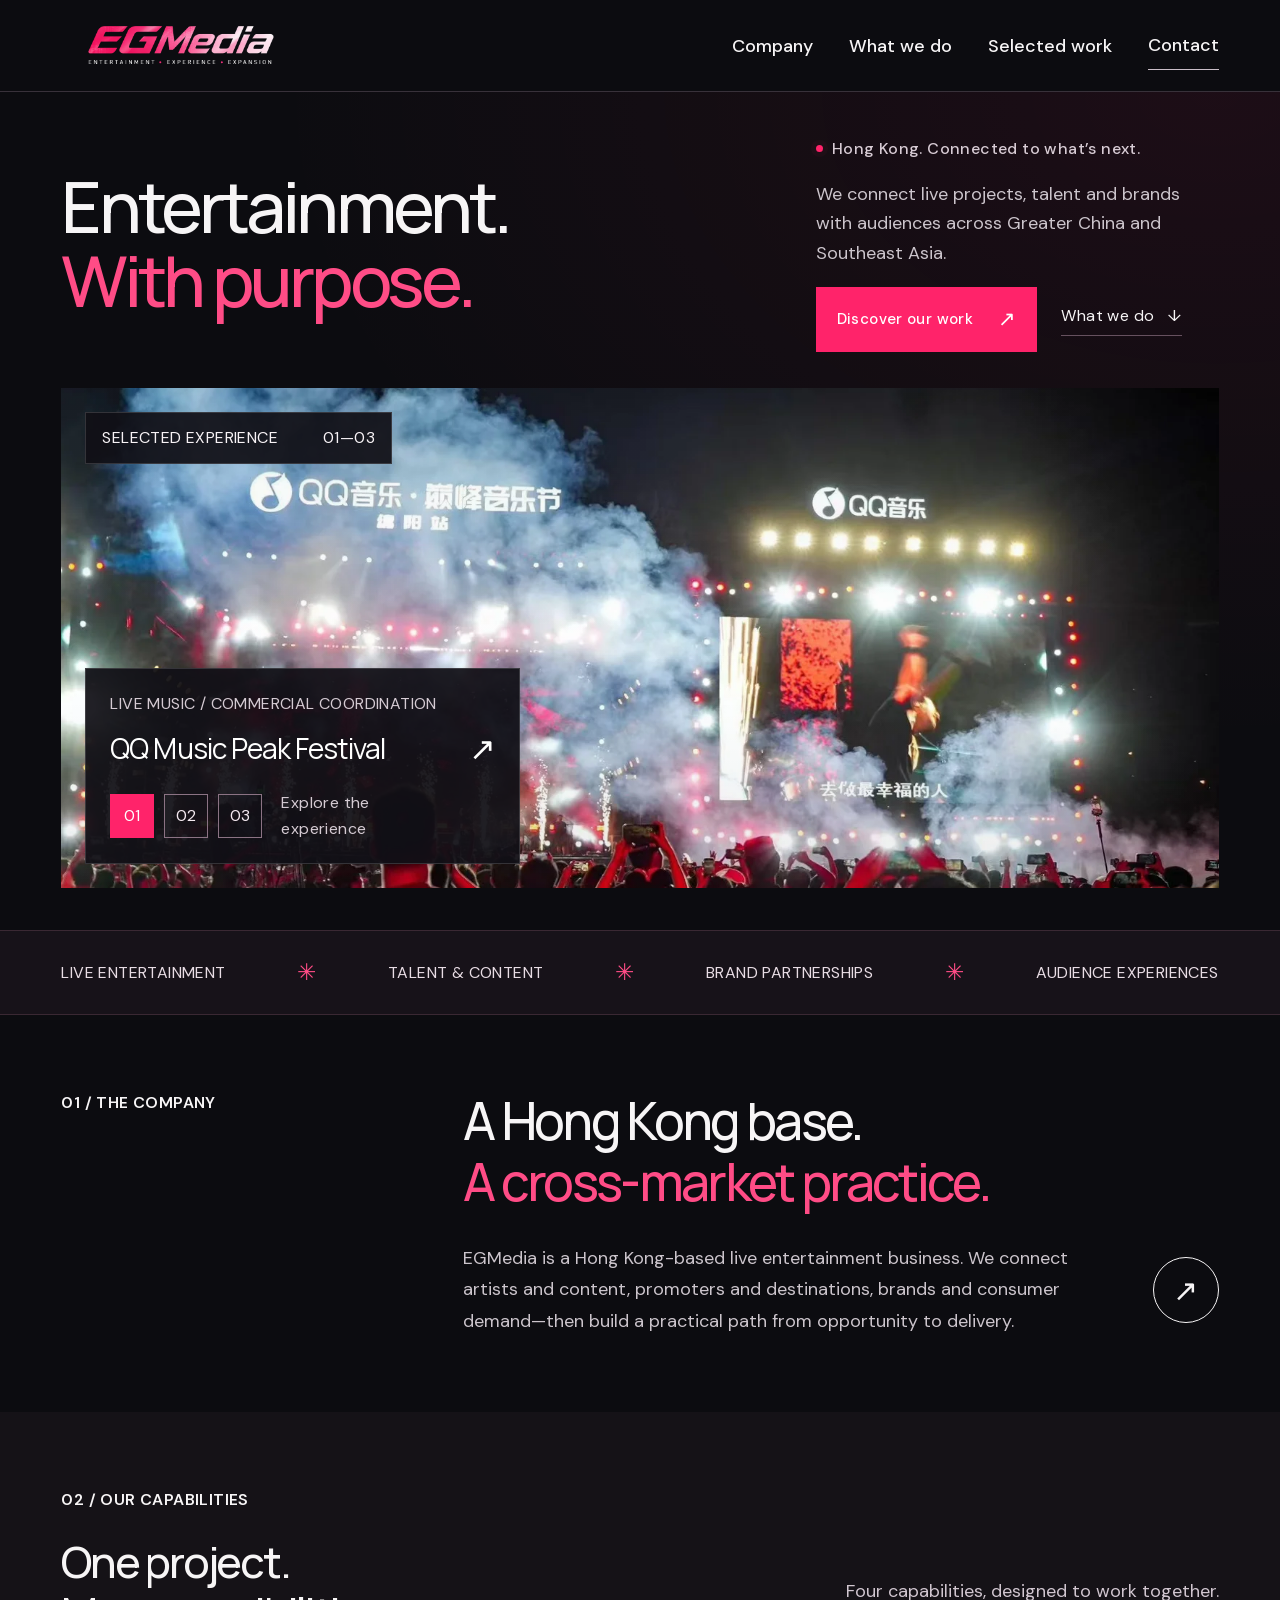
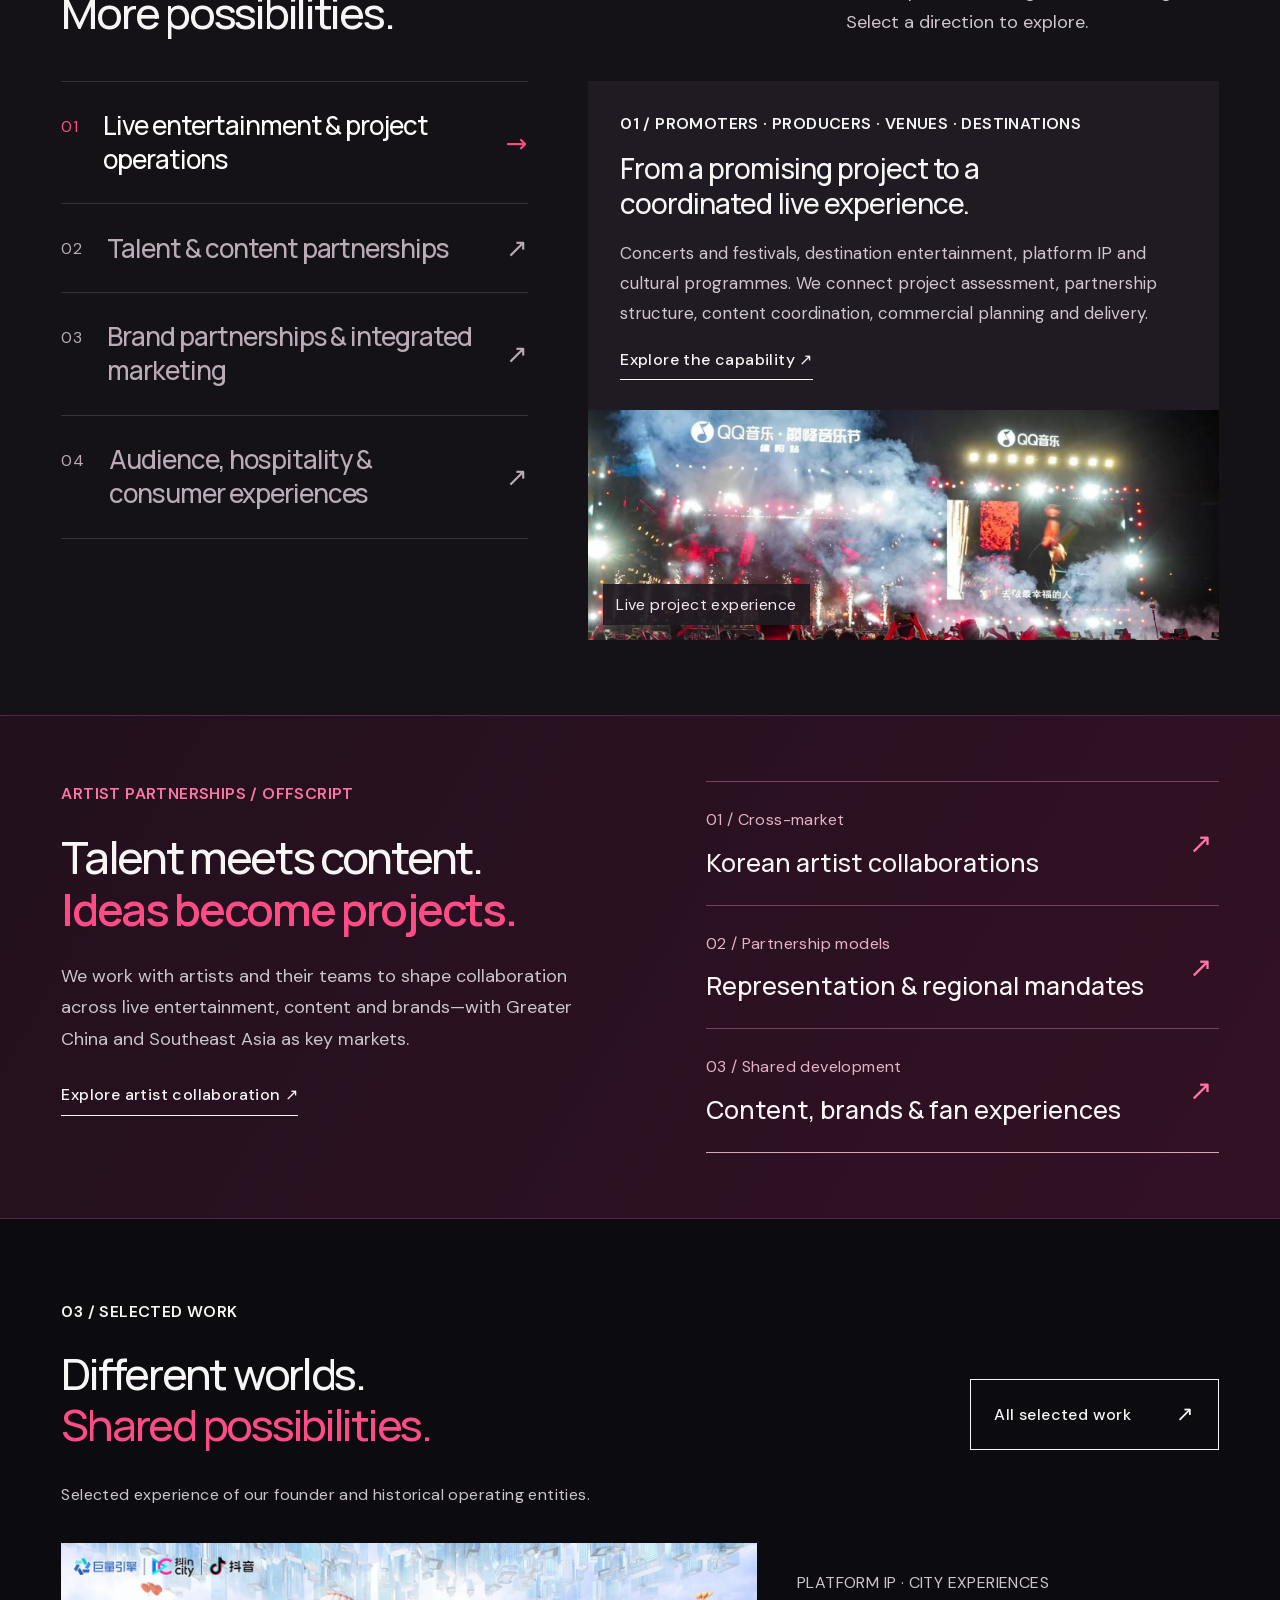
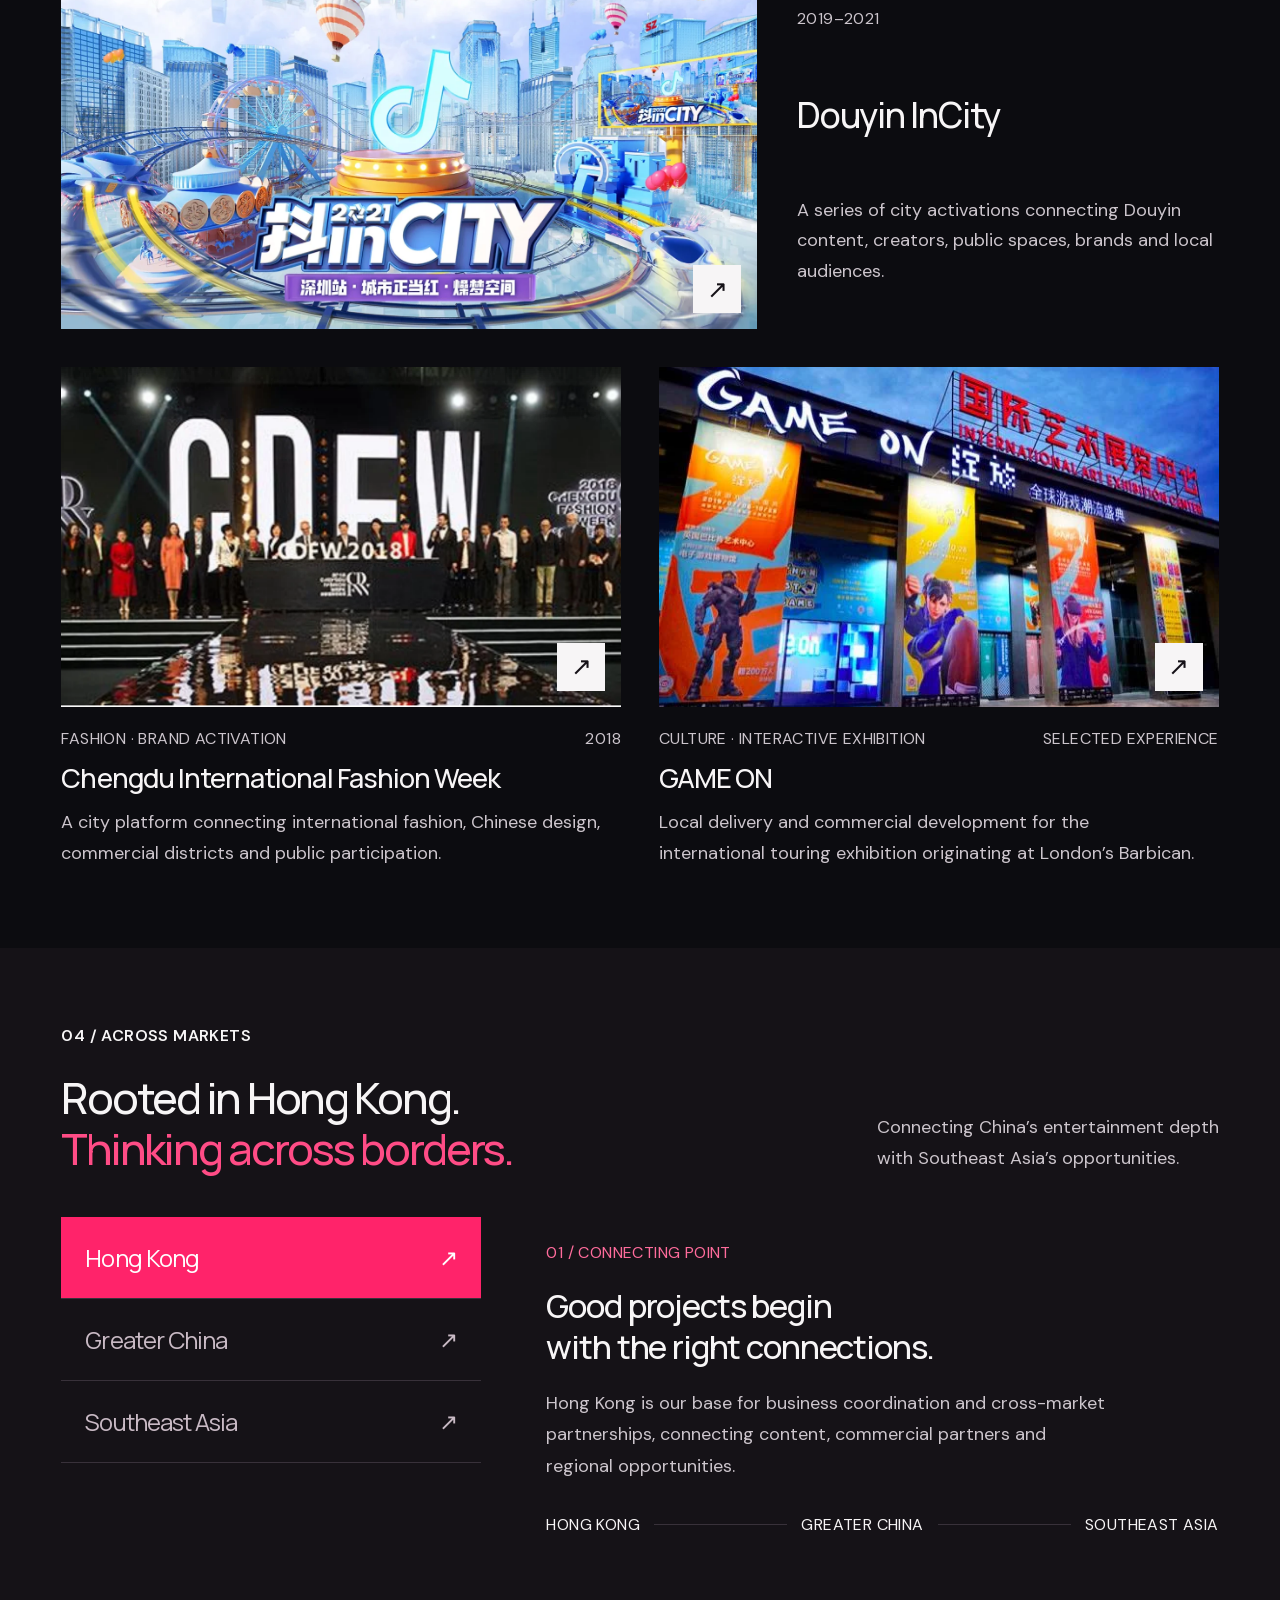
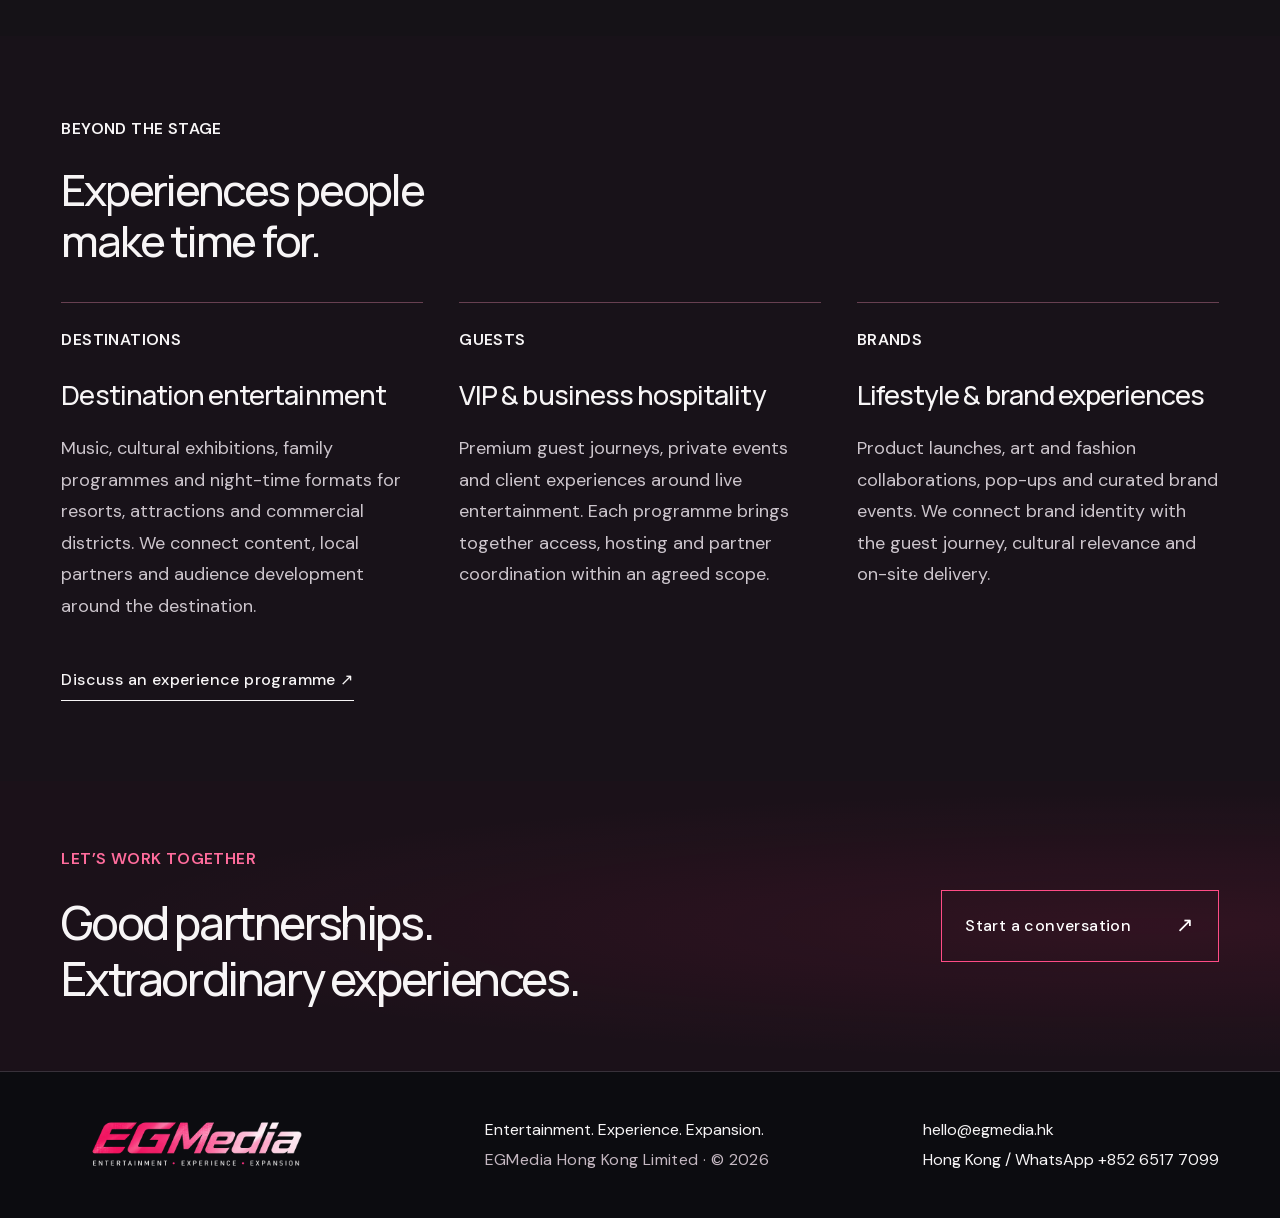
==== commit 722f1f35: "Improve text readability and add sourced destination and lifestyle experience" ====
--- a/index.html
+++ b/index.html
@@ -1,7 +1,7 @@
-<!doctype html><html lang="en"><head><meta charset="utf-8"><meta name="viewport" content="width=device-width,initial-scale=1"><title>Live entertainment. Lasting connections. | EGMedia</title><meta name="description" content="Hong Kong-based live entertainment, talent and brand partnerships connecting Greater China and Southeast Asia."><link rel="canonical" href="https://www.egmedia.hk/"><meta name="theme-color" content="#fbfaf7"><meta property="og:title" content="Live entertainment. Lasting connections. | EGMedia"><meta property="og:description" content="Hong Kong-based live entertainment, talent and brand partnerships connecting Greater China and Southeast Asia."><meta property="og:type" content="website"><meta property="og:url" content="https://www.egmedia.hk/"><meta property="og:image" content="https://www.egmedia.hk/assets/2026/qq-music.webp"><link rel="icon" href="/assets/2026/egmedia-logo-approved-color.png" type="image/png"><link rel="stylesheet" href="/site.css"><script src="/site.js" defer></script><script src="/interactions.js" defer></script></head><body><a class="skip-link" href="#main">Skip to content</a><header class="site-header"><a class="wordmark" href="/" aria-label="EGMedia home"><img src="/assets/2026/egmedia-logo-approved-color.png" alt="EGMedia"></a><button class="menu-toggle" aria-expanded="false" aria-controls="main-nav">Menu <span>+</span></button><nav id="main-nav" aria-label="Main navigation"><a  href="/about.html">Company</a><a  href="/services.html">What we do</a><a  href="/selected-works.html">Selected work</a><a  href="/contact.html">Contact</a></nav></header><main id="main"><section class="studio-hero"><div class="studio-hero-copy"><div class="status-label"><span></span> Hong Kong. Connected to what’s next.</div><h1>Entertainment.<br><em>With purpose.</em></h1><p>We connect live projects, talent and brands with audiences across Greater China and Southeast Asia.</p><div class="hero-actions"><a class="button solid" href="/selected-works.html">Discover our work <span>↗</span></a><a class="quiet-link" href="/services.html">What we do <span>↓</span></a></div><div class="hero-signature"><span>Entertainment.</span><span>Experience.</span><span>Expansion.</span></div></div><div class="hero-stage"><div class="hero-slide active" data-slide="0"><img class="" src="/assets/2026/qq-music.webp" alt="QQ Music Peak Festival — founder and historical project experience" loading="eager" decoding="async" fetchpriority="high"></div><div class="hero-slide" data-slide="1"><img class="" src="/assets/2026/fashion-week.webp" alt="2018 Chengdu International Fashion Week — founder and historical project experience" loading="lazy" decoding="async"></div><div class="hero-slide" data-slide="2"><img class="" src="/assets/2026/art-exhibition.webp" alt="Cultural Treasures Exhibition — founder and historical project experience" loading="lazy" decoding="async"></div><div class="photo-index">SELECTED EXPERIENCE <span>01—03</span></div><div class="photo-caption"><span class="photo-category">LIVE MUSIC / COMMERCIAL COORDINATION</span><a class="photo-title" href="/cases/qq-music-festival.html">QQ Music Peak Festival <span>↗</span></a><div class="slide-controls" aria-label="Select featured project"><button class="active" data-select-slide="0" aria-label="Show QQ Music Peak Festival" aria-pressed="true">01</button><button data-select-slide="1" aria-label="Show Chengdu Fashion Week" aria-pressed="false">02</button><button data-select-slide="2" aria-label="Show Cultural Treasures Exhibition" aria-pressed="false">03</button><span class="slide-hint">Explore the experience</span></div></div><div class="hero-side-label">CULTURE × COMMERCE × CONNECTION</div></div></section>
+<!doctype html><html lang="en"><head><meta charset="utf-8"><meta name="viewport" content="width=device-width,initial-scale=1"><title>Live entertainment. Lasting connections. | EGMedia</title><meta name="description" content="Hong Kong-based live entertainment, talent and brand partnerships connecting Greater China and Southeast Asia."><link rel="canonical" href="https://www.egmedia.hk/"><meta name="theme-color" content="#0c0c10"><meta property="og:title" content="Live entertainment. Lasting connections. | EGMedia"><meta property="og:description" content="Hong Kong-based live entertainment, talent and brand partnerships connecting Greater China and Southeast Asia."><meta property="og:type" content="website"><meta property="og:url" content="https://www.egmedia.hk/"><meta property="og:image" content="https://www.egmedia.hk/assets/2026/qq-music.webp"><link rel="icon" href="/assets/2026/egmedia-logo-approved-color.png" type="image/png"><link rel="stylesheet" href="/site.css"><script src="/site.js" defer></script><script src="/interactions.js" defer></script></head><body><a class="skip-link" href="#main">Skip to content</a><header class="site-header"><a class="wordmark" href="/" aria-label="EGMedia home"><img src="/assets/2026/egmedia-logo-approved-color.png" alt="EGMedia"></a><button class="menu-toggle" aria-expanded="false" aria-controls="main-nav">Menu <span>+</span></button><nav id="main-nav" aria-label="Main navigation"><a  href="/about.html">Company</a><a  href="/services.html">What we do</a><a  href="/selected-works.html">Selected work</a><a  href="/contact.html">Contact</a></nav></header><main id="main"><section class="studio-hero"><div class="studio-hero-copy"><div class="status-label"><span></span> Hong Kong. Connected to what’s next.</div><h1>Entertainment.<br><em>With purpose.</em></h1><p>We connect live projects, talent and brands with audiences across Greater China and Southeast Asia.</p><div class="hero-actions"><a class="button solid" href="/selected-works.html">Discover our work <span>↗</span></a><a class="quiet-link" href="/services.html">What we do <span>↓</span></a></div><div class="hero-signature"><span>Entertainment.</span><span>Experience.</span><span>Expansion.</span></div></div><div class="hero-stage"><div class="hero-slide active" data-slide="0"><img class="" src="/assets/2026/qq-music.webp" alt="QQ Music Peak Festival — founder and historical project experience" loading="eager" decoding="async" fetchpriority="high"></div><div class="hero-slide" data-slide="1"><img class="" src="/assets/2026/fashion-week.webp" alt="2018 Chengdu International Fashion Week — founder and historical project experience" loading="lazy" decoding="async"></div><div class="hero-slide" data-slide="2"><img class="" src="/assets/2026/art-exhibition.webp" alt="Cultural Treasures Exhibition — founder and historical project experience" loading="lazy" decoding="async"></div><div class="photo-index">SELECTED EXPERIENCE <span>01—03</span></div><div class="photo-caption"><span class="photo-category">LIVE MUSIC / COMMERCIAL COORDINATION</span><a class="photo-title" href="/cases/qq-music-festival.html">QQ Music Peak Festival <span>↗</span></a><div class="slide-controls" aria-label="Select featured project"><button class="active" data-select-slide="0" aria-label="Show QQ Music Peak Festival" aria-pressed="true">01</button><button data-select-slide="1" aria-label="Show Chengdu Fashion Week" aria-pressed="false">02</button><button data-select-slide="2" aria-label="Show Cultural Treasures Exhibition" aria-pressed="false">03</button><span class="slide-hint">Explore the experience</span></div></div><div class="hero-side-label">CULTURE × COMMERCE × CONNECTION</div></div></section>
 <div class="capability-ribbon"><span>LIVE ENTERTAINMENT</span><i>✳</i><span>TALENT & CONTENT</span><i>✳</i><span>BRAND PARTNERSHIPS</span><i>✳</i><span>AUDIENCE EXPERIENCES</span></div>
 <section class="company-editorial reveal" id="about"><div class="editorial-index"><span class="eyebrow">01 / The company</span></div><div class="editorial-copy"><h2>A Hong Kong base.<br><em>A cross-market practice.</em></h2><div class="editorial-bottom"><p>EGMedia is a Hong Kong-based live entertainment business. We connect artists and content, promoters and destinations, brands and consumer demand—then build a practical path from opportunity to delivery.</p><a class="circle-link" href="/about.html" aria-label="Meet EGMedia">↗</a></div></div></section>
 <section class="capability-section reveal" id="services"><div class="section-heading"><div><span class="eyebrow">02 / Our capabilities</span><h2>One project.<br>More possibilities.</h2></div><p>Four capabilities, designed to work together.<br>Select a direction to explore.</p></div><div class="capability-explorer"><div class="capability-tabs" role="tablist" aria-label="Explore capabilities"><button id="cap-tab-0" role="tab" aria-controls="cap-panel-0" aria-selected="true" tabindex="0" data-cap="0" class="active"><span>01</span><strong>Live entertainment & project operations</strong><i>↗</i></button><button id="cap-tab-1" role="tab" aria-controls="cap-panel-1" aria-selected="false" tabindex="-1" data-cap="1" class=""><span>02</span><strong>Talent & content partnerships</strong><i>↗</i></button><button id="cap-tab-2" role="tab" aria-controls="cap-panel-2" aria-selected="false" tabindex="-1" data-cap="2" class=""><span>03</span><strong>Brand partnerships & integrated marketing</strong><i>↗</i></button><button id="cap-tab-3" role="tab" aria-controls="cap-panel-3" aria-selected="false" tabindex="-1" data-cap="3" class=""><span>04</span><strong>Audience, hospitality & consumer experiences</strong><i>↗</i></button></div><div class="capability-panels"><article id="cap-panel-0" role="tabpanel" aria-labelledby="cap-tab-0" class="cap-panel active" ><div class="cap-panel-copy"><span class="eyebrow">01 / Promoters · Producers · Venues · Destinations</span><h3>From a promising project to a coordinated live experience.</h3><p>Concerts and festivals, destination entertainment, platform IP and cultural programmes. We connect project assessment, partnership structure, content coordination, commercial planning and delivery.</p><a class="text-link" href="/services.html#service-01">Explore the capability ↗</a></div><figure><img class="" src="/assets/2026/qq-music.webp" alt="Live music project experience" loading="lazy" decoding="async"><figcaption>Live project experience</figcaption></figure></article><article id="cap-panel-1" role="tabpanel" aria-labelledby="cap-tab-1" class="cap-panel " hidden><div class="cap-panel-copy"><span class="eyebrow">02 / Artists · Management teams · Content owners</span><h3>The right talent, content and market connection.</h3><p>Artist and management-team collaboration across markets, including Korean talent projects, representation mandates, live appearances, content co-creation and brand partnerships. OFFSCRIPT is our talent and content brand, connecting these opportunities with fan experiences.</p><a class="text-link" href="/services.html#service-02">Explore the capability ↗</a></div><figure><img class="" src="/assets/2026/zhang-an.webp" alt="Zhang An — project music specialist" loading="lazy" decoding="async"><figcaption>Project expertise / Zhang An</figcaption></figure></article><article id="cap-panel-2" role="tabpanel" aria-labelledby="cap-tab-2" class="cap-panel " hidden><div class="cap-panel-copy"><span class="eyebrow">03 / Brands · Platforms · Commercial partners</span><h3>Make cultural participation commercially meaningful.</h3><p>Brand strategy, sponsorship, event marketing and creative experiences. We shape partnerships around business objectives, audiences and the live environment, with support for regional market entry.</p><a class="text-link" href="/services.html#service-03">Explore the capability ↗</a></div><figure><img class="" src="/assets/2026/fashion-week.webp" alt="Fashion and brand activation experience" loading="lazy" decoding="async"><figcaption>Fashion & commercial activation</figcaption></figure></article><article id="cap-panel-3" role="tabpanel" aria-labelledby="cap-tab-3" class="cap-panel " hidden><div class="cap-panel-copy"><span class="eyebrow">04 / Promoters · Brands · Hospitality partners</span><h3>Extend the value of being there.</h3><p>Ticket-sales growth and channel coordination, VIP experiences, business hospitality, merchandise and co-branded products. Audience insights inform the next experience and the next project.</p><a class="text-link" href="/services.html#service-04">Explore the capability ↗</a></div><figure><img class="" src="/assets/2026/flower-field.webp" alt="Festival and audience experience" loading="lazy" decoding="async"><figcaption>Festival & audience experience</figcaption></figure></article></div></div></section>
 <section class="talent-feature"><div><span class="eyebrow">Artist partnerships / OFFSCRIPT</span><h2>Talent meets content.<br><em>Ideas become projects.</em></h2><p>We work with artists and their teams to shape collaboration across live entertainment, content and brands—with Greater China and Southeast Asia as key markets.</p><a class="text-link" href="/services.html#talent-collaborations">Explore artist collaboration ↗</a></div><div class="talent-feature-links"><a href="/services.html#korean-talent"><span>01 / Cross-market</span><strong>Korean artist collaborations</strong><i>↗</i></a><a href="/services.html#representation-models"><span>02 / Partnership models</span><strong>Representation & regional mandates</strong><i>↗</i></a><a href="/services.html#content-co-creation"><span>03 / Shared development</span><strong>Content, brands & fan experiences</strong><i>↗</i></a></div></section>
 <section class="section work-section reveal"><div class="section-heading"><div><span class="eyebrow">03 / Selected work</span><h2>Different worlds.<br><em>Shared possibilities.</em></h2></div><a class="button" href="/selected-works.html">All selected work <span>↗</span></a></div><p class="portfolio-note">Selected experience of our founder and historical operating entities.</p><div class="featured-work-grid"><a class="work-card" href="/cases/douyin-in-city.html"><div class="work-image"><img class="" src="/assets/2026/douyin-city.webp" alt="Douyin InCity — project image" loading="lazy" decoding="async"><span class="round-arrow" aria-hidden="true">↗</span></div><div class="card-meta"><span>Platform IP · City experiences</span><span>2019–2021</span></div><h3>Douyin InCity</h3><p>A series of city activations connecting Douyin content, creators, public spaces, brands and local audiences.</p></a><a class="work-card" href="/cases/chengdu-fashion-week.html"><div class="work-image"><img class="" src="/assets/2026/fashion-week.webp" alt="Chengdu International Fashion Week — project image" loading="lazy" decoding="async"><span class="round-arrow" aria-hidden="true">↗</span></div><div class="card-meta"><span>Fashion · Brand activation</span><span>2018</span></div><h3>Chengdu International Fashion Week</h3><p>A city platform connecting international fashion, Chinese design, commercial districts and public participation.</p></a><a class="work-card" href="/cases/game-on.html"><div class="work-image"><img class="" src="/assets/2026/game-on.webp" alt="GAME ON — project image" loading="lazy" decoding="async"><span class="round-arrow" aria-hidden="true">↗</span></div><div class="card-meta"><span>Culture · Interactive exhibition</span><span>Selected experience</span></div><h3>GAME ON</h3><p>Local delivery and commercial development for the international touring exhibition originating at London’s Barbican.</p></a></div></section>
-<section class="regional-section reveal" id="markets"><div class="section-heading"><div><span class="eyebrow">04 / Across markets</span><h2>Rooted in Hong Kong.<br><em>Thinking across borders.</em></h2></div><p>Connecting China’s entertainment depth<br>with Southeast Asia’s opportunities.</p></div><div class="regional-board"><div class="region-selector" role="tablist" aria-label="Explore regional focus"><button role="tab" aria-selected="true" aria-controls="region-panel" class="active" data-region="0">Hong Kong <span>↗</span></button><button role="tab" aria-selected="false" aria-controls="region-panel" data-region="1">Greater China <span>↗</span></button><button role="tab" aria-selected="false" aria-controls="region-panel" data-region="2">Southeast Asia <span>↗</span></button></div><div class="region-panel" id="region-panel" role="tabpanel"><span class="region-label">01 / CONNECTING POINT</span><h3>Good projects begin<br>with the right connections.</h3><p>Hong Kong is our base for business coordination and cross-market partnerships, connecting content, commercial partners and regional opportunities.</p><div class="region-route"><span>HONG KONG</span><i></i><span>GREATER CHINA</span><i></i><span>SOUTHEAST ASIA</span></div></div></div></section></main><section class="closing"><div><span class="eyebrow">Let’s work together</span><h2>Good partnerships.<br>Extraordinary experiences.</h2></div><a class="button" href="/contact.html">Start a conversation <span>↗</span></a></section><footer><a class="wordmark" href="/"><img src="/assets/2026/egmedia-logo-approved-color.png" alt="EGMedia"></a><div>Entertainment. Experience. Expansion.<br><small>EGMedia Hong Kong Limited · © 2026</small></div><div><a href="mailto:hello@egmedia.hk">hello@egmedia.hk</a><br><a href="https://wa.me/85265177099" target="_blank" rel="noopener noreferrer">Hong Kong / WhatsApp +852 6517 7099</a></div></footer></body></html>+<section class="regional-section reveal" id="markets"><div class="section-heading"><div><span class="eyebrow">04 / Across markets</span><h2>Rooted in Hong Kong.<br><em>Thinking across borders.</em></h2></div><p>Connecting China’s entertainment depth<br>with Southeast Asia’s opportunities.</p></div><div class="regional-board"><div class="region-selector" role="tablist" aria-label="Explore regional focus"><button role="tab" aria-selected="true" aria-controls="region-panel" class="active" data-region="0">Hong Kong <span>↗</span></button><button role="tab" aria-selected="false" aria-controls="region-panel" data-region="1">Greater China <span>↗</span></button><button role="tab" aria-selected="false" aria-controls="region-panel" data-region="2">Southeast Asia <span>↗</span></button></div><div class="region-panel" id="region-panel" role="tabpanel"><span class="region-label">01 / CONNECTING POINT</span><h3>Good projects begin<br>with the right connections.</h3><p>Hong Kong is our base for business coordination and cross-market partnerships, connecting content, commercial partners and regional opportunities.</p><div class="region-route"><span>HONG KONG</span><i></i><span>GREATER CHINA</span><i></i><span>SOUTHEAST ASIA</span></div></div></div></section><section class="section experience-programmes" id="experience-programmes"><span class="eyebrow">Beyond the stage</span><h2>Experiences people<br>make time for.</h2><div class="experience-grid"><article id="destination-entertainment"><span class="eyebrow">Destinations</span><h3>Destination entertainment</h3><p>Music, cultural exhibitions, family programmes and night-time formats for resorts, attractions and commercial districts. We connect content, local partners and audience development around the destination.</p></article><article id="business-hospitality"><span class="eyebrow">Guests</span><h3>VIP & business hospitality</h3><p>Premium guest journeys, private events and client experiences around live entertainment. Each programme brings together access, hosting and partner coordination within an agreed scope.</p></article><article id="lifestyle-experiences"><span class="eyebrow">Brands</span><h3>Lifestyle & brand experiences</h3><p>Product launches, art and fashion collaborations, pop-ups and curated brand events. We connect brand identity with the guest journey, cultural relevance and on-site delivery.</p></article></div><a class="text-link" href="/contact.html?interest=experiences">Discuss an experience programme ↗</a></section></main><section class="closing"><div><span class="eyebrow">Let’s work together</span><h2>Good partnerships.<br>Extraordinary experiences.</h2></div><a class="button" href="/contact.html">Start a conversation <span>↗</span></a></section><footer><a class="wordmark" href="/"><img src="/assets/2026/egmedia-logo-approved-color.png" alt="EGMedia"></a><div>Entertainment. Experience. Expansion.<br><small>EGMedia Hong Kong Limited · © 2026</small></div><div><a href="mailto:hello@egmedia.hk">hello@egmedia.hk</a><br><a href="https://wa.me/85265177099" target="_blank" rel="noopener noreferrer">Hong Kong / WhatsApp +852 6517 7099</a></div></footer></body></html>
--- a/site.css
+++ b/site.css
@@ -379,3 +379,13 @@
 @media(max-width:1050px){.talent-feature{gap:40px}.talent-feature-links strong{font-size:23px}.talent-market{gap:40px}.representation-grid{gap:15px}.representation-grid details{padding:20px}.representation-grid summary{font-size:20px}.scenario-grid{grid-template-columns:1fr 1fr}}
 @media(max-width:900px){.site-header nav{background:#fff9f8}}
 @media(max-width:700px){.talent-feature{display:block;padding:50px var(--pad)}.talent-feature h2{font-size:34px}.talent-feature p{font-size:17px;margin-top:23px}.talent-feature-links{margin-top:33px}.talent-feature-links strong{font-size:23px}.talent-feature-links>a{padding:23px 0}.talent-detail{padding:50px var(--pad)}.talent-detail-intro{margin-bottom:32px}.talent-detail-intro h2{font-size:33px}.talent-detail-intro p{font-size:17px}.talent-market{display:block;padding:29px 0}.talent-market>div+div{margin-top:25px}.talent-market h3{font-size:27px}.talent-route{font-size:12px;gap:12px}.representation-grid{grid-template-columns:1fr;gap:15px}.representation-grid details{padding:24px}.representation-grid summary{font-size:22px}.representation-grid p{font-size:17px}.scenario-grid{grid-template-columns:1fr;gap:27px}.scenario-grid h4{font-size:23px;margin-top:15px}.scenario-grid p{font-size:17px}.talent-scenarios>h3{font-size:27px}.talent-scenarios{margin-top:40px}}
+/* User-selected return to the original black and brand-pink direction. */
+:root{--paper:#0c0c10;--ink:#f7f5f6;--muted:#ccc5cc;--line:#38313a;--accent:#ff236a;--soft:#161319}
+body,.site-header,footer,.company-editorial,.work-section{background:#0c0c10;color:var(--ink)}.site-header{border-color:var(--line)}.site-header .wordmark,footer .wordmark{background:transparent}.studio-hero{background:radial-gradient(ellipse at 95% 0%,#ff236a12,transparent 55%),#0c0c10}.studio-hero h1,.studio-hero h1 em{color:var(--ink)}.studio-hero h1 em{color:#ff4c86}.status-label,.hero-signature{color:#d7cbd4}.hero-actions .button{background:#ff236a;border-color:#ff236a;color:#fff}.hero-actions .button:hover{background:#ff4c86;border-color:#ff4c86}.quiet-link{border-color:#66515f}.site-header nav a:last-child{border-color:#c9bdc7}.site-header nav a:hover,.site-header nav a[aria-current]{color:#ff6b9b}.site-header nav a[aria-current]:after{background:#ff6b9b}.menu-toggle{color:var(--ink)}.capability-ribbon{background:#171219;border-color:#3a2833;color:#e9dde5}.capability-ribbon i{color:#ff4c86}.editorial-copy h2 em,.work-section h2 em,.regional-section h2 em{color:#ff4c86}.capability-section,.regional-section,.pale,.founder-section,.case-story aside{background:#151217}.cap-panel-copy{background:#201a22}.cap-panel-copy p,.capability-section .section-heading>p{color:#d1c6d0}.capability-tabs button{color:#b9acb8}.capability-tabs button.active{color:#fff}.capability-tabs button.active>span,.capability-tabs button.active>i{color:#ff4c86}.cap-panel figcaption{background:#211a22ed;color:#f4e9f0}.photo-caption,.photo-index{background:#111016ed;color:#f8f3f6;border:1px solid #ffffff25}.photo-category,.slide-hint{color:#d5cbd3}.photo-title{color:#fff}.slide-controls button{color:#f5eaf1;border-color:#8b7384}.slide-controls button.active{background:#ff236a;border-color:#ff236a;color:#fff}.round-arrow{background:#f7f5f6;color:#151117}.work-card:hover .round-arrow{background:#ff236a;color:#fff}.page-hero{background:linear-gradient(120deg,#0c0c10,#21121d)}.page-hero em{color:#ff4c86}.service-detail:nth-of-type(odd){background:#161219}.closing{background:radial-gradient(ellipse at 90% 50%,#ff236a18,transparent 65%),#1b1119}.closing .button{color:#fff;border-color:#ff4c86;background:transparent}.closing .button:hover{background:#ff236a}.closing .eyebrow,.role,.region-label,.process-grid span{color:#ff6c9c}footer small{color:#c5b8c2}footer a:hover{color:#ff6c9c}.region-selector button{color:#c9bac5}.region-selector button.active{background:#ff236a;color:#fff}.talent-feature{background:linear-gradient(120deg,#22101d,#321124);border-color:#58233e}.talent-feature .eyebrow{color:#ff75a5}.talent-feature h2 em{color:#ff4c86}.talent-feature-links>a{border-color:#74425c}.talent-feature-links span{color:#e3b4c8}.talent-feature-links i,.talent-feature-links>a:hover strong{color:#ff75a5}.talent-detail{background:#151217}.talent-detail h2 em{color:#ff4c86}.talent-route,.scenario-grid span,.representation-grid summary>span{color:#ff75a5}.representation-grid details{background:#221a23;border-color:#493547}.scenario-grid article{border-color:#ff4c86}.contact-primary>a:hover,.next-case>a:hover,.text-link:hover{color:#ff75a5;border-color:#ff75a5}.film-play{background:#221a23;color:#fff;border-color:#735168}.film-play:hover{background:#ff236a}.skip-link{background:#211922;color:#fff}
+@media(max-width:900px){.site-header nav{background:#141016;color:#f7f5f6;border-color:#493547}.menu-toggle{color:#f7f5f6}}
+
+/* Readability review: supporting copy has the same minimum size on all devices. */
+p{font-size:18px;line-height:1.75}.eyebrow,.status-label,.hero-signature,.photo-index,.photo-category,.slide-hint,.capability-ribbon,.capability-tabs button>span,.cap-panel-copy .eyebrow,.cap-panel-copy .text-link,.cap-panel figcaption,.portfolio-note,.card-meta,.region-label,.region-route,.role,.team-card .role,.small-note,.service-number,.process-grid span,.case-hero figcaption,.edition-grid p,.film-play,footer small,.talent-feature-links span,.talent-route,.representation-grid summary>span,.scenario-grid span,.quiet-link,.button,.text-link{font-size:16px;line-height:1.6;letter-spacing:.025em}.case-credit p{font-size:16px!important}.site-header nav a{font-size:18px}.team-card p,.work-card p,.process-grid p{font-size:18px}.region-route,.hero-signature{flex-wrap:wrap}.slide-hint{max-width:170px}.photo-category{max-width:100%}.slide-controls button{font-size:16px;width:44px;height:44px}.founder-section{grid-template-columns:260px 1fr;gap:65px}.founder-photo{width:260px;max-width:260px;aspect-ratio:1/1.15}.team-card img{height:180px;object-fit:cover;object-position:top}.experience-programmes{background:#181219}.experience-grid{display:grid;grid-template-columns:repeat(3,1fr);gap:36px;margin:35px 0}.experience-grid article{border-top:1px solid #674051;padding-top:24px;scroll-margin-top:120px}.experience-grid h3{font-size:27px;line-height:1.35;margin:20px 0}.experience-grid p{font-size:18px}.experience-programmes>.text-link{margin-top:10px}
+@media(max-width:900px){.founder-section{grid-template-columns:220px 1fr;gap:32px}.founder-photo{width:220px}.experience-grid{grid-template-columns:1fr}.team-card img{height:180px}}
+@media(max-width:700px){p,.team-card p,.work-card p,.process-grid p,.cap-panel-copy p{font-size:18px}.founder-section{display:block}.founder-photo{width:180px;max-width:180px;margin-bottom:30px;aspect-ratio:1/1.15}.team-card img{height:160px}.team-card .role{min-height:0}.team-grid{gap:32px 20px}.hero-actions{flex-wrap:wrap}.hero-actions .button,.quiet-link,.work-section .section-heading>.button,.closing .button,.cap-panel-copy .text-link{font-size:16px}.photo-caption{right:20px}.slide-hint{max-width:150px}.capability-ribbon{font-size:16px}.region-selector button{font-size:17px}.experience-grid h3{font-size:26px}.team-card h3{font-size:23px}}
+footer,footer a{font-size:16px}
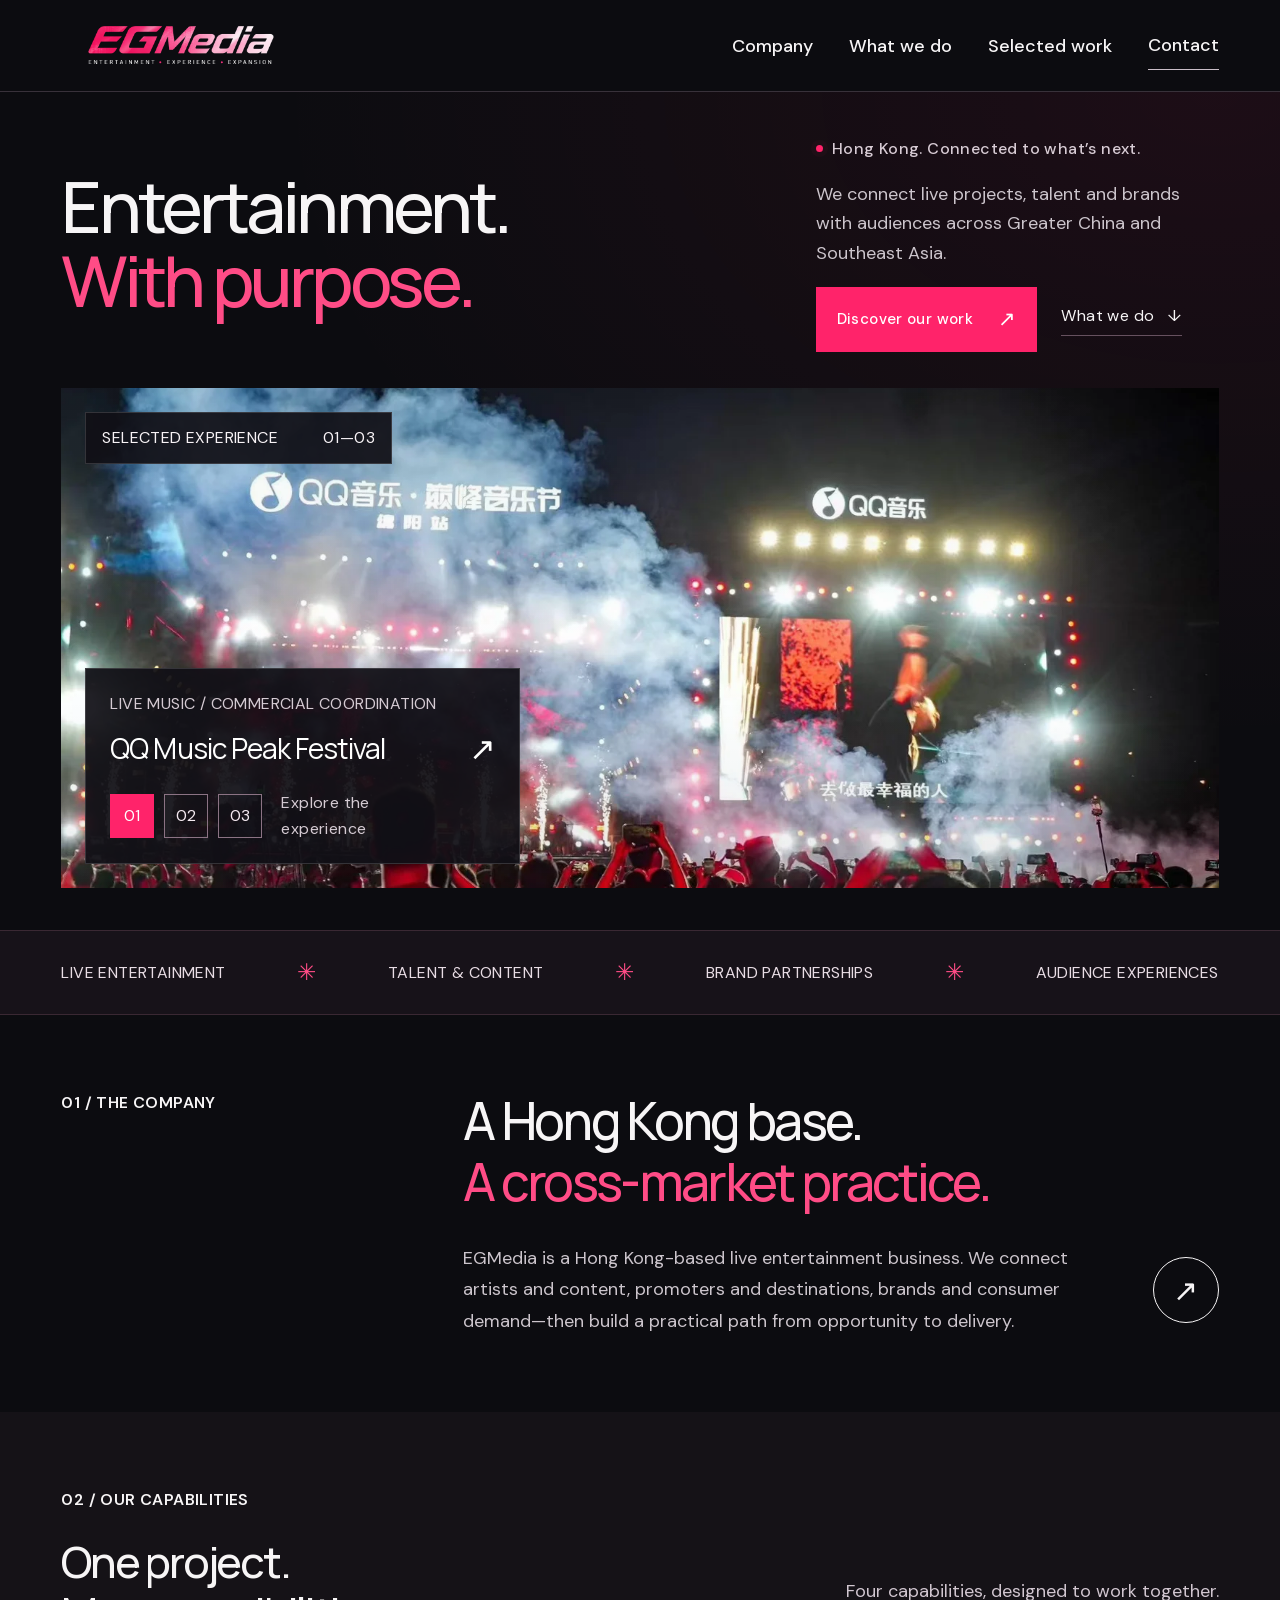
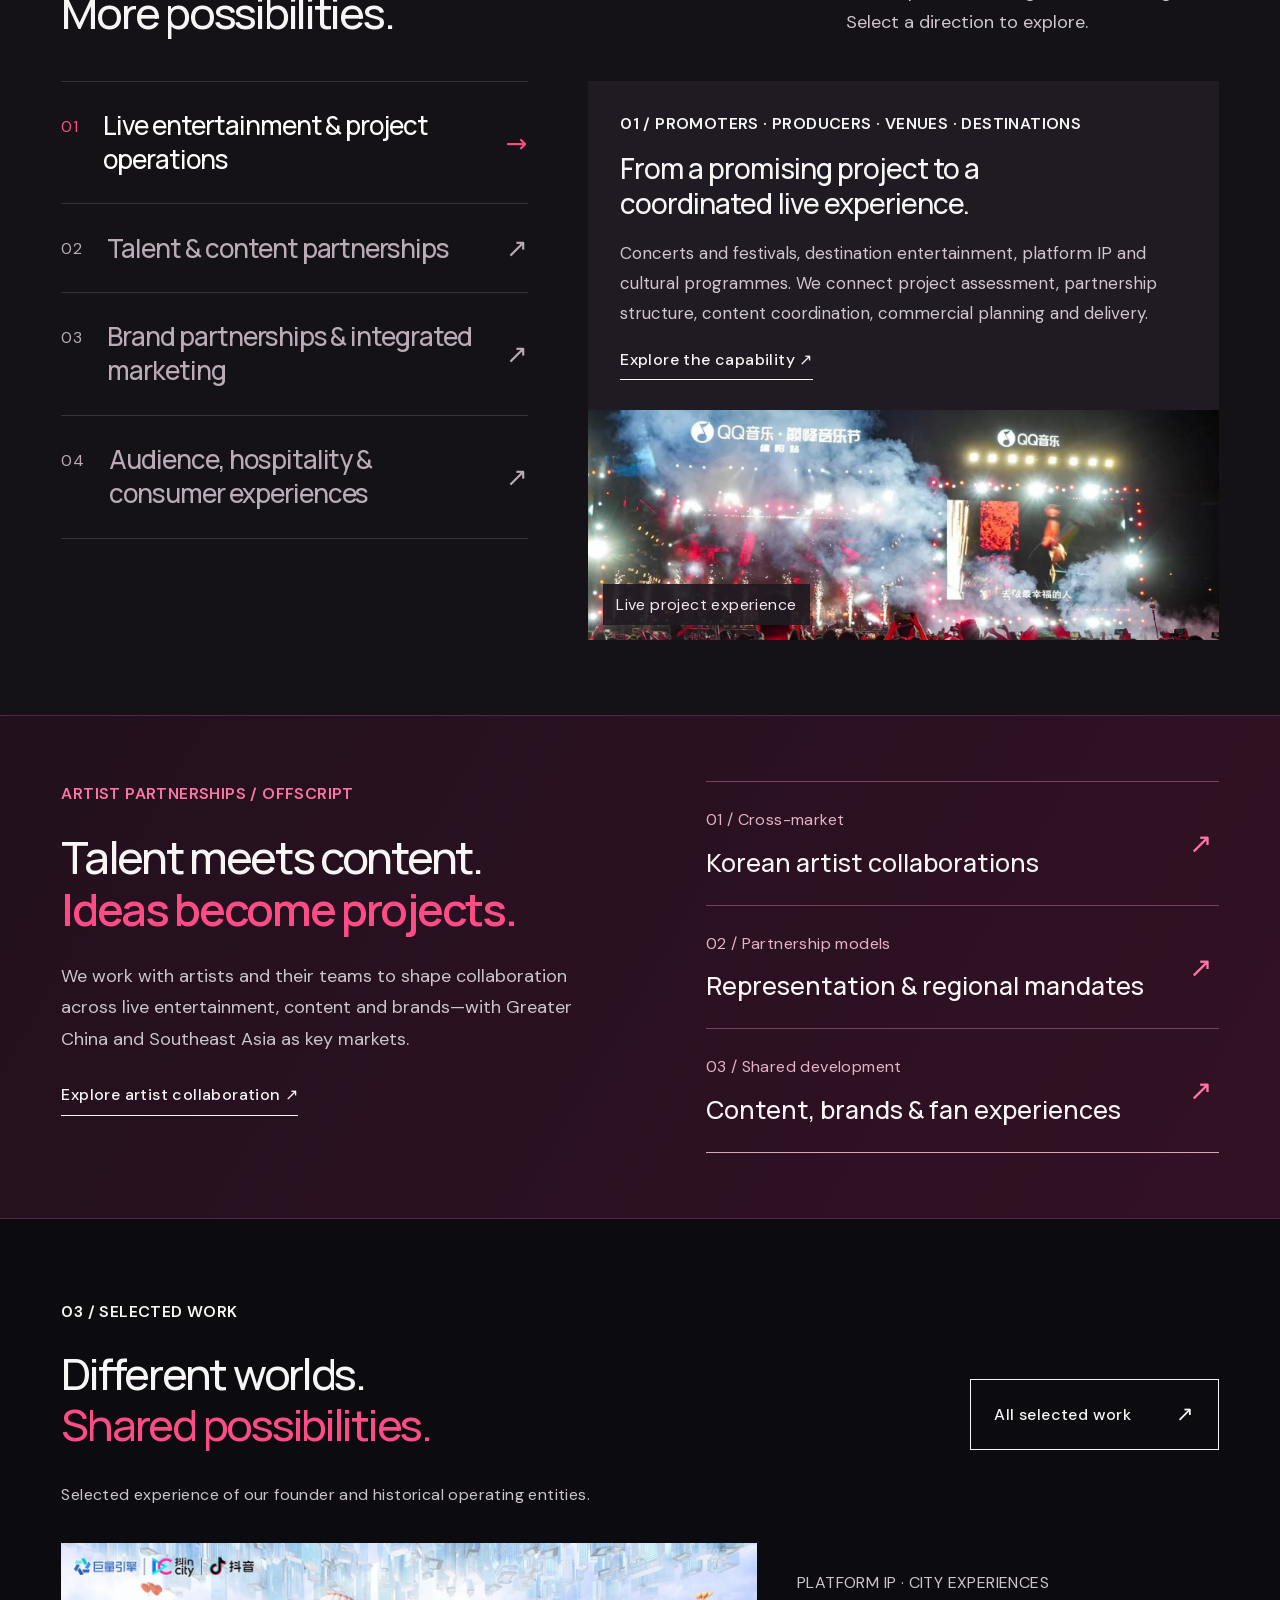
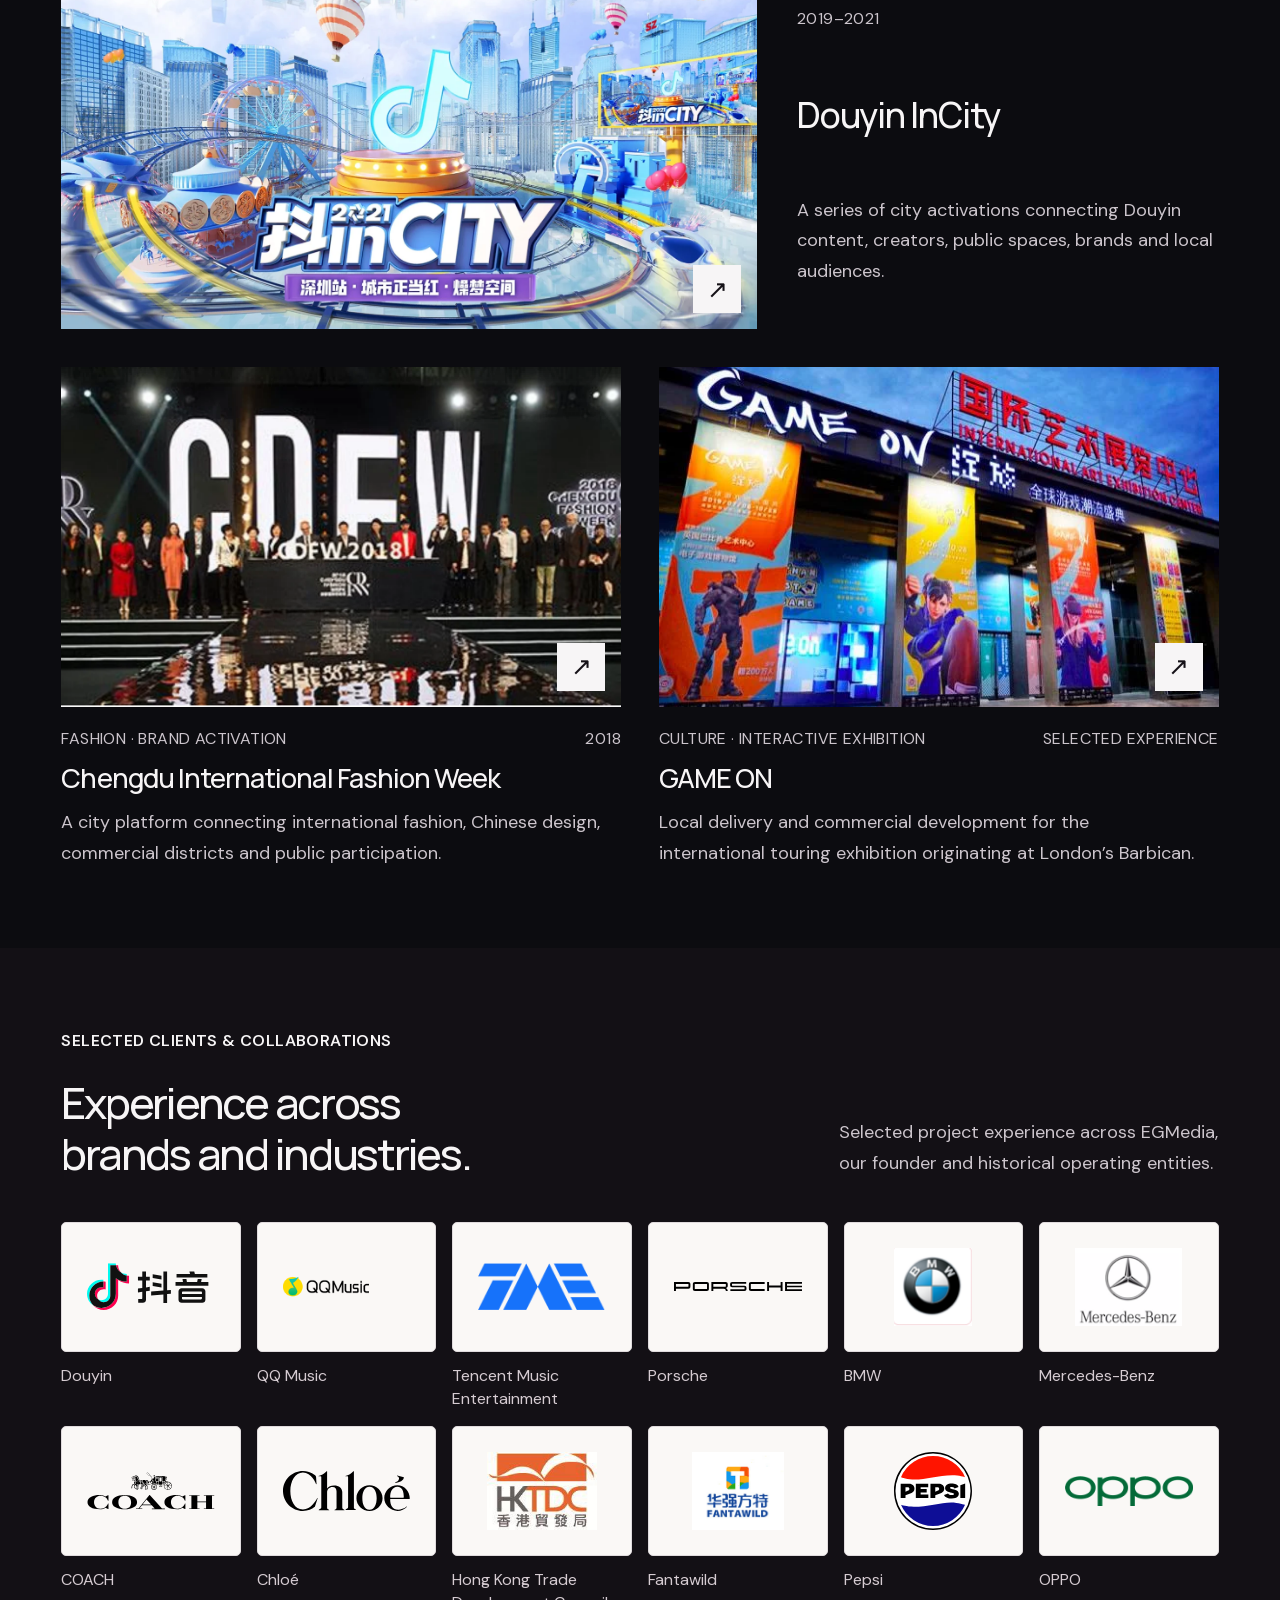
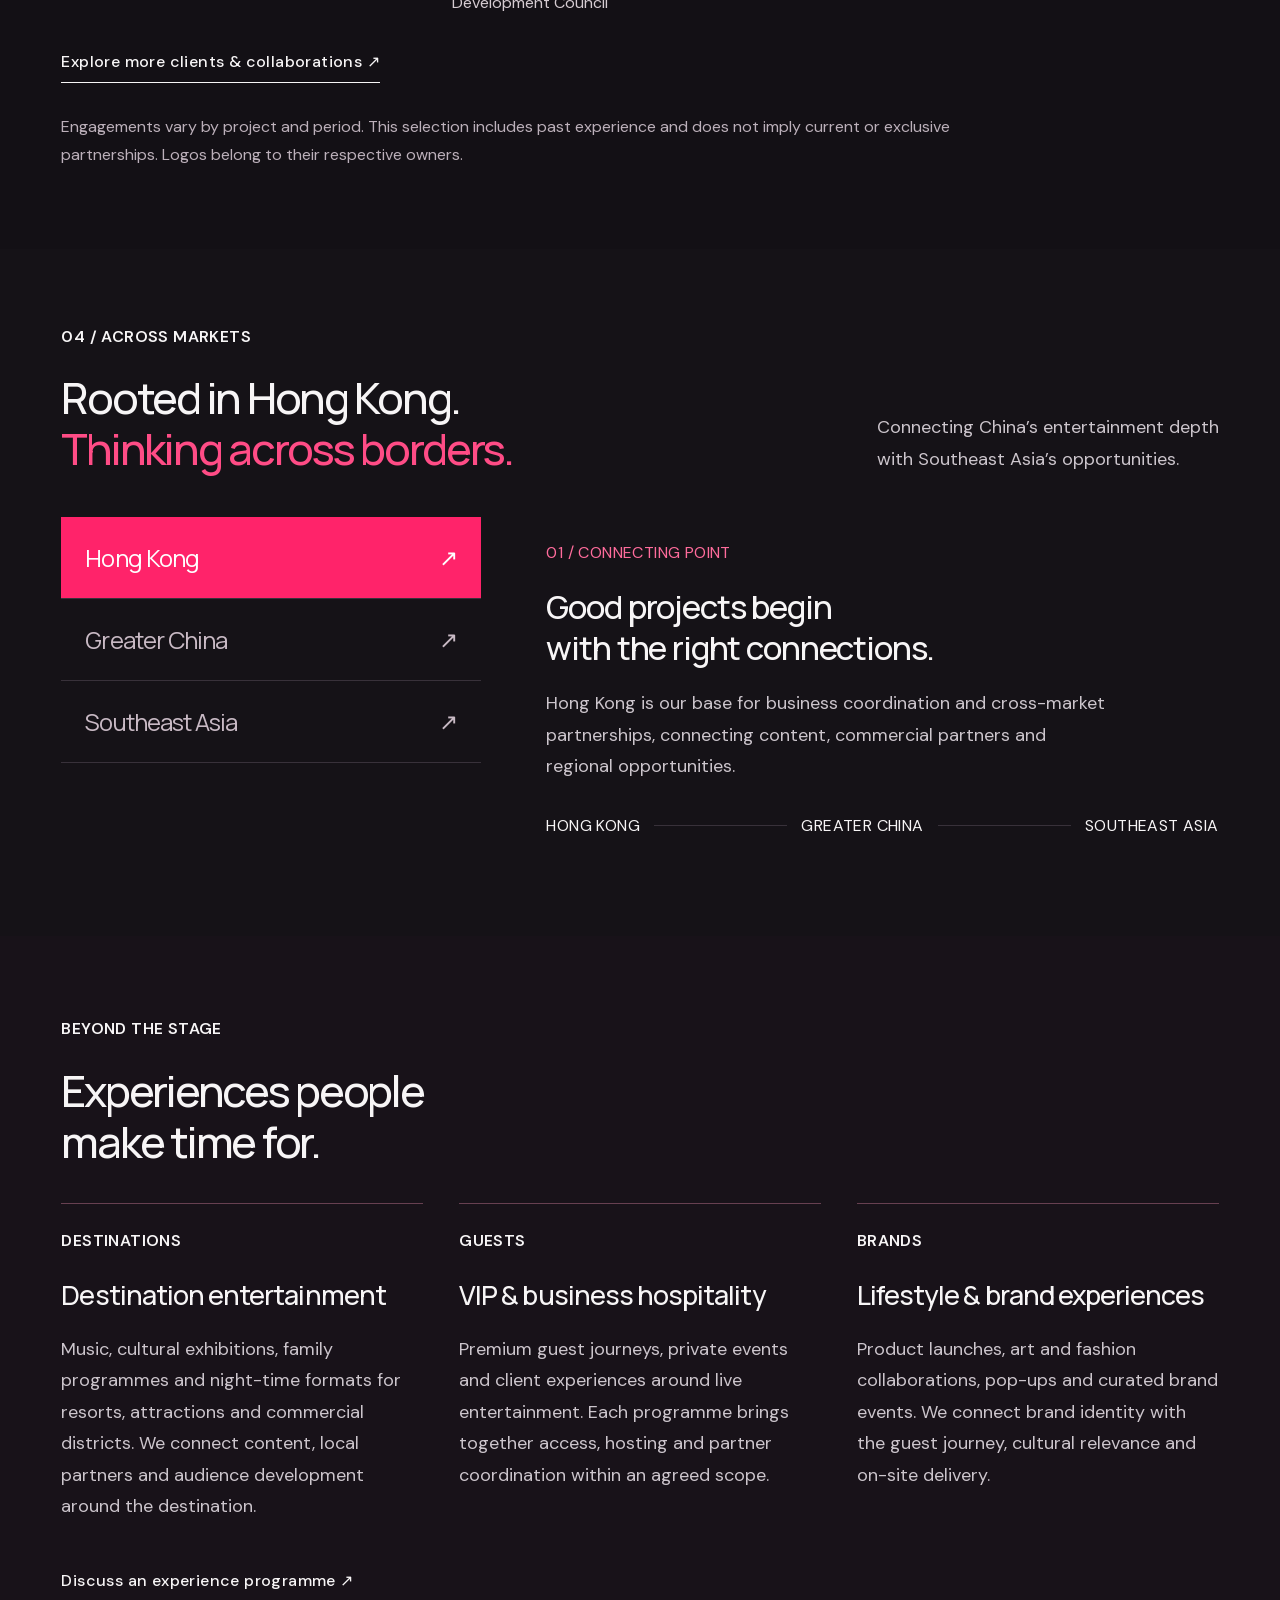
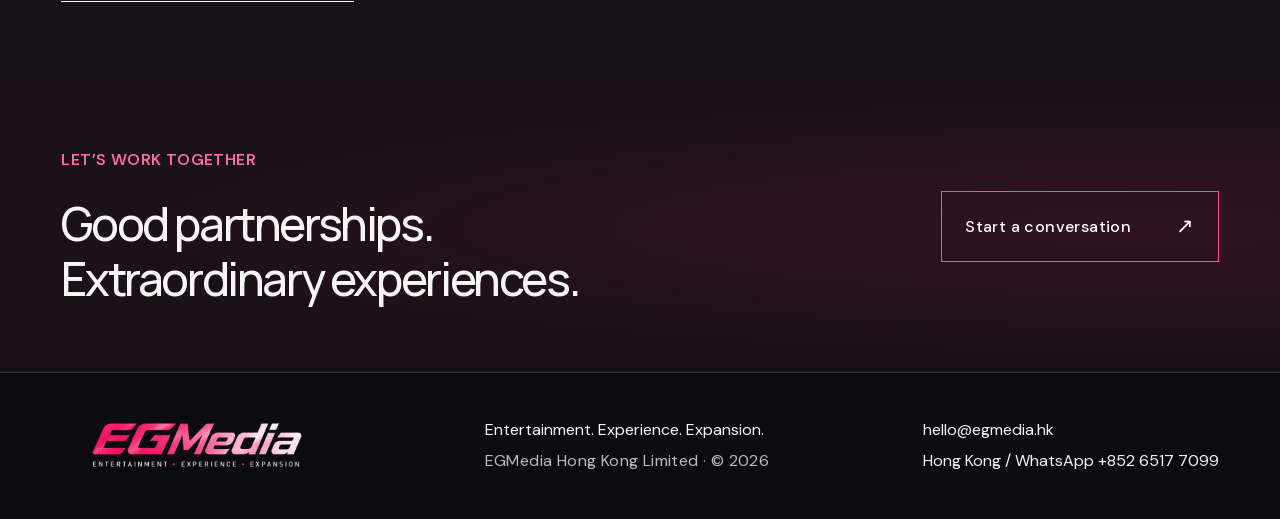
==== commit 75517269: "Add selected client logo walls with sourced assets and historical attribution" ====
--- a/index.html
+++ b/index.html
@@ -4,4 +4,4 @@
 <section class="capability-section reveal" id="services"><div class="section-heading"><div><span class="eyebrow">02 / Our capabilities</span><h2>One project.<br>More possibilities.</h2></div><p>Four capabilities, designed to work together.<br>Select a direction to explore.</p></div><div class="capability-explorer"><div class="capability-tabs" role="tablist" aria-label="Explore capabilities"><button id="cap-tab-0" role="tab" aria-controls="cap-panel-0" aria-selected="true" tabindex="0" data-cap="0" class="active"><span>01</span><strong>Live entertainment & project operations</strong><i>↗</i></button><button id="cap-tab-1" role="tab" aria-controls="cap-panel-1" aria-selected="false" tabindex="-1" data-cap="1" class=""><span>02</span><strong>Talent & content partnerships</strong><i>↗</i></button><button id="cap-tab-2" role="tab" aria-controls="cap-panel-2" aria-selected="false" tabindex="-1" data-cap="2" class=""><span>03</span><strong>Brand partnerships & integrated marketing</strong><i>↗</i></button><button id="cap-tab-3" role="tab" aria-controls="cap-panel-3" aria-selected="false" tabindex="-1" data-cap="3" class=""><span>04</span><strong>Audience, hospitality & consumer experiences</strong><i>↗</i></button></div><div class="capability-panels"><article id="cap-panel-0" role="tabpanel" aria-labelledby="cap-tab-0" class="cap-panel active" ><div class="cap-panel-copy"><span class="eyebrow">01 / Promoters · Producers · Venues · Destinations</span><h3>From a promising project to a coordinated live experience.</h3><p>Concerts and festivals, destination entertainment, platform IP and cultural programmes. We connect project assessment, partnership structure, content coordination, commercial planning and delivery.</p><a class="text-link" href="/services.html#service-01">Explore the capability ↗</a></div><figure><img class="" src="/assets/2026/qq-music.webp" alt="Live music project experience" loading="lazy" decoding="async"><figcaption>Live project experience</figcaption></figure></article><article id="cap-panel-1" role="tabpanel" aria-labelledby="cap-tab-1" class="cap-panel " hidden><div class="cap-panel-copy"><span class="eyebrow">02 / Artists · Management teams · Content owners</span><h3>The right talent, content and market connection.</h3><p>Artist and management-team collaboration across markets, including Korean talent projects, representation mandates, live appearances, content co-creation and brand partnerships. OFFSCRIPT is our talent and content brand, connecting these opportunities with fan experiences.</p><a class="text-link" href="/services.html#service-02">Explore the capability ↗</a></div><figure><img class="" src="/assets/2026/zhang-an.webp" alt="Zhang An — project music specialist" loading="lazy" decoding="async"><figcaption>Project expertise / Zhang An</figcaption></figure></article><article id="cap-panel-2" role="tabpanel" aria-labelledby="cap-tab-2" class="cap-panel " hidden><div class="cap-panel-copy"><span class="eyebrow">03 / Brands · Platforms · Commercial partners</span><h3>Make cultural participation commercially meaningful.</h3><p>Brand strategy, sponsorship, event marketing and creative experiences. We shape partnerships around business objectives, audiences and the live environment, with support for regional market entry.</p><a class="text-link" href="/services.html#service-03">Explore the capability ↗</a></div><figure><img class="" src="/assets/2026/fashion-week.webp" alt="Fashion and brand activation experience" loading="lazy" decoding="async"><figcaption>Fashion & commercial activation</figcaption></figure></article><article id="cap-panel-3" role="tabpanel" aria-labelledby="cap-tab-3" class="cap-panel " hidden><div class="cap-panel-copy"><span class="eyebrow">04 / Promoters · Brands · Hospitality partners</span><h3>Extend the value of being there.</h3><p>Ticket-sales growth and channel coordination, VIP experiences, business hospitality, merchandise and co-branded products. Audience insights inform the next experience and the next project.</p><a class="text-link" href="/services.html#service-04">Explore the capability ↗</a></div><figure><img class="" src="/assets/2026/flower-field.webp" alt="Festival and audience experience" loading="lazy" decoding="async"><figcaption>Festival & audience experience</figcaption></figure></article></div></div></section>
 <section class="talent-feature"><div><span class="eyebrow">Artist partnerships / OFFSCRIPT</span><h2>Talent meets content.<br><em>Ideas become projects.</em></h2><p>We work with artists and their teams to shape collaboration across live entertainment, content and brands—with Greater China and Southeast Asia as key markets.</p><a class="text-link" href="/services.html#talent-collaborations">Explore artist collaboration ↗</a></div><div class="talent-feature-links"><a href="/services.html#korean-talent"><span>01 / Cross-market</span><strong>Korean artist collaborations</strong><i>↗</i></a><a href="/services.html#representation-models"><span>02 / Partnership models</span><strong>Representation & regional mandates</strong><i>↗</i></a><a href="/services.html#content-co-creation"><span>03 / Shared development</span><strong>Content, brands & fan experiences</strong><i>↗</i></a></div></section>
 <section class="section work-section reveal"><div class="section-heading"><div><span class="eyebrow">03 / Selected work</span><h2>Different worlds.<br><em>Shared possibilities.</em></h2></div><a class="button" href="/selected-works.html">All selected work <span>↗</span></a></div><p class="portfolio-note">Selected experience of our founder and historical operating entities.</p><div class="featured-work-grid"><a class="work-card" href="/cases/douyin-in-city.html"><div class="work-image"><img class="" src="/assets/2026/douyin-city.webp" alt="Douyin InCity — project image" loading="lazy" decoding="async"><span class="round-arrow" aria-hidden="true">↗</span></div><div class="card-meta"><span>Platform IP · City experiences</span><span>2019–2021</span></div><h3>Douyin InCity</h3><p>A series of city activations connecting Douyin content, creators, public spaces, brands and local audiences.</p></a><a class="work-card" href="/cases/chengdu-fashion-week.html"><div class="work-image"><img class="" src="/assets/2026/fashion-week.webp" alt="Chengdu International Fashion Week — project image" loading="lazy" decoding="async"><span class="round-arrow" aria-hidden="true">↗</span></div><div class="card-meta"><span>Fashion · Brand activation</span><span>2018</span></div><h3>Chengdu International Fashion Week</h3><p>A city platform connecting international fashion, Chinese design, commercial districts and public participation.</p></a><a class="work-card" href="/cases/game-on.html"><div class="work-image"><img class="" src="/assets/2026/game-on.webp" alt="GAME ON — project image" loading="lazy" decoding="async"><span class="round-arrow" aria-hidden="true">↗</span></div><div class="card-meta"><span>Culture · Interactive exhibition</span><span>Selected experience</span></div><h3>GAME ON</h3><p>Local delivery and commercial development for the international touring exhibition originating at London’s Barbican.</p></a></div></section>
-<section class="regional-section reveal" id="markets"><div class="section-heading"><div><span class="eyebrow">04 / Across markets</span><h2>Rooted in Hong Kong.<br><em>Thinking across borders.</em></h2></div><p>Connecting China’s entertainment depth<br>with Southeast Asia’s opportunities.</p></div><div class="regional-board"><div class="region-selector" role="tablist" aria-label="Explore regional focus"><button role="tab" aria-selected="true" aria-controls="region-panel" class="active" data-region="0">Hong Kong <span>↗</span></button><button role="tab" aria-selected="false" aria-controls="region-panel" data-region="1">Greater China <span>↗</span></button><button role="tab" aria-selected="false" aria-controls="region-panel" data-region="2">Southeast Asia <span>↗</span></button></div><div class="region-panel" id="region-panel" role="tabpanel"><span class="region-label">01 / CONNECTING POINT</span><h3>Good projects begin<br>with the right connections.</h3><p>Hong Kong is our base for business coordination and cross-market partnerships, connecting content, commercial partners and regional opportunities.</p><div class="region-route"><span>HONG KONG</span><i></i><span>GREATER CHINA</span><i></i><span>SOUTHEAST ASIA</span></div></div></div></section><section class="section experience-programmes" id="experience-programmes"><span class="eyebrow">Beyond the stage</span><h2>Experiences people<br>make time for.</h2><div class="experience-grid"><article id="destination-entertainment"><span class="eyebrow">Destinations</span><h3>Destination entertainment</h3><p>Music, cultural exhibitions, family programmes and night-time formats for resorts, attractions and commercial districts. We connect content, local partners and audience development around the destination.</p></article><article id="business-hospitality"><span class="eyebrow">Guests</span><h3>VIP & business hospitality</h3><p>Premium guest journeys, private events and client experiences around live entertainment. Each programme brings together access, hosting and partner coordination within an agreed scope.</p></article><article id="lifestyle-experiences"><span class="eyebrow">Brands</span><h3>Lifestyle & brand experiences</h3><p>Product launches, art and fashion collaborations, pop-ups and curated brand events. We connect brand identity with the guest journey, cultural relevance and on-site delivery.</p></article></div><a class="text-link" href="/contact.html?interest=experiences">Discuss an experience programme ↗</a></section></main><section class="closing"><div><span class="eyebrow">Let’s work together</span><h2>Good partnerships.<br>Extraordinary experiences.</h2></div><a class="button" href="/contact.html">Start a conversation <span>↗</span></a></section><footer><a class="wordmark" href="/"><img src="/assets/2026/egmedia-logo-approved-color.png" alt="EGMedia"></a><div>Entertainment. Experience. Expansion.<br><small>EGMedia Hong Kong Limited · © 2026</small></div><div><a href="mailto:hello@egmedia.hk">hello@egmedia.hk</a><br><a href="https://wa.me/85265177099" target="_blank" rel="noopener noreferrer">Hong Kong / WhatsApp +852 6517 7099</a></div></footer></body></html>+<section class="section client-wall" id="clients"><div class="section-heading"><div><span class="eyebrow">Selected clients & collaborations</span><h2>Experience across<br>brands and industries.</h2></div><p>Selected project experience across EGMedia, our founder and historical operating entities.</p></div><div class="client-grid"><figure class="client-tile client-douyin"><div class="client-logo"><img src="/assets/clients/douyin.svg" alt="Douyin logo" loading="lazy" decoding="async"></div><figcaption>Douyin</figcaption></figure><figure class="client-tile client-qq-music"><div class="client-logo"><img src="/assets/clients/qq-music.png" alt="QQ Music logo" loading="lazy" decoding="async"></div><figcaption>QQ Music</figcaption></figure><figure class="client-tile client-tme"><div class="client-logo"><img src="/assets/clients/tme.png" alt="Tencent Music Entertainment logo" loading="lazy" decoding="async"></div><figcaption>Tencent Music Entertainment</figcaption></figure><figure class="client-tile client-porsche"><div class="client-logo"><img src="/assets/clients/porsche.svg" alt="Porsche logo" loading="lazy" decoding="async"></div><figcaption>Porsche</figcaption></figure><figure class="client-tile client-bmw"><div class="client-logo"><img src="/assets/clients/bmw.png" alt="BMW logo" loading="lazy" decoding="async"></div><figcaption>BMW</figcaption></figure><figure class="client-tile client-mercedes"><div class="client-logo"><img src="/assets/clients/mercedes.png" alt="Mercedes-Benz logo" loading="lazy" decoding="async"></div><figcaption>Mercedes-Benz</figcaption></figure><figure class="client-tile client-coach"><div class="client-logo"><img src="/assets/clients/coach.svg" alt="COACH logo" loading="lazy" decoding="async"></div><figcaption>COACH</figcaption></figure><figure class="client-tile client-chloe"><div class="client-logo"><img src="/assets/clients/chloe.svg" alt="Chloé logo" loading="lazy" decoding="async"></div><figcaption>Chloé</figcaption></figure><figure class="client-tile client-hktdc"><div class="client-logo"><img src="/assets/clients/hktdc.png" alt="Hong Kong Trade Development Council logo" loading="lazy" decoding="async"></div><figcaption>Hong Kong Trade Development Council</figcaption></figure><figure class="client-tile client-fantawild"><div class="client-logo"><img src="/assets/clients/fantawild.jpg" alt="Fantawild logo" loading="lazy" decoding="async"></div><figcaption>Fantawild</figcaption></figure><figure class="client-tile client-pepsi"><div class="client-logo"><img src="/assets/clients/pepsi.svg" alt="Pepsi logo" loading="lazy" decoding="async"></div><figcaption>Pepsi</figcaption></figure><figure class="client-tile client-oppo"><div class="client-logo"><img src="/assets/clients/oppo.png" alt="OPPO logo" loading="lazy" decoding="async"></div><figcaption>OPPO</figcaption></figure></div><a class="text-link" href="/selected-works.html#clients">Explore more clients & collaborations ↗</a><p class="client-note">Engagements vary by project and period. This selection includes past experience and does not imply current or exclusive partnerships. Logos belong to their respective owners.</p></section><section class="regional-section reveal" id="markets"><div class="section-heading"><div><span class="eyebrow">04 / Across markets</span><h2>Rooted in Hong Kong.<br><em>Thinking across borders.</em></h2></div><p>Connecting China’s entertainment depth<br>with Southeast Asia’s opportunities.</p></div><div class="regional-board"><div class="region-selector" role="tablist" aria-label="Explore regional focus"><button role="tab" aria-selected="true" aria-controls="region-panel" class="active" data-region="0">Hong Kong <span>↗</span></button><button role="tab" aria-selected="false" aria-controls="region-panel" data-region="1">Greater China <span>↗</span></button><button role="tab" aria-selected="false" aria-controls="region-panel" data-region="2">Southeast Asia <span>↗</span></button></div><div class="region-panel" id="region-panel" role="tabpanel"><span class="region-label">01 / CONNECTING POINT</span><h3>Good projects begin<br>with the right connections.</h3><p>Hong Kong is our base for business coordination and cross-market partnerships, connecting content, commercial partners and regional opportunities.</p><div class="region-route"><span>HONG KONG</span><i></i><span>GREATER CHINA</span><i></i><span>SOUTHEAST ASIA</span></div></div></div></section><section class="section experience-programmes" id="experience-programmes"><span class="eyebrow">Beyond the stage</span><h2>Experiences people<br>make time for.</h2><div class="experience-grid"><article id="destination-entertainment"><span class="eyebrow">Destinations</span><h3>Destination entertainment</h3><p>Music, cultural exhibitions, family programmes and night-time formats for resorts, attractions and commercial districts. We connect content, local partners and audience development around the destination.</p></article><article id="business-hospitality"><span class="eyebrow">Guests</span><h3>VIP & business hospitality</h3><p>Premium guest journeys, private events and client experiences around live entertainment. Each programme brings together access, hosting and partner coordination within an agreed scope.</p></article><article id="lifestyle-experiences"><span class="eyebrow">Brands</span><h3>Lifestyle & brand experiences</h3><p>Product launches, art and fashion collaborations, pop-ups and curated brand events. We connect brand identity with the guest journey, cultural relevance and on-site delivery.</p></article></div><a class="text-link" href="/contact.html?interest=experiences">Discuss an experience programme ↗</a></section></main><section class="closing"><div><span class="eyebrow">Let’s work together</span><h2>Good partnerships.<br>Extraordinary experiences.</h2></div><a class="button" href="/contact.html">Start a conversation <span>↗</span></a></section><footer><a class="wordmark" href="/"><img src="/assets/2026/egmedia-logo-approved-color.png" alt="EGMedia"></a><div>Entertainment. Experience. Expansion.<br><small>EGMedia Hong Kong Limited · © 2026</small></div><div><a href="mailto:hello@egmedia.hk">hello@egmedia.hk</a><br><a href="https://wa.me/85265177099" target="_blank" rel="noopener noreferrer">Hong Kong / WhatsApp +852 6517 7099</a></div></footer></body></html>
--- a/site.css
+++ b/site.css
@@ -385,7 +385,20 @@
 @media(max-width:900px){.site-header nav{background:#141016;color:#f7f5f6;border-color:#493547}.menu-toggle{color:#f7f5f6}}
 
 /* Readability review: supporting copy has the same minimum size on all devices. */
-p{font-size:18px;line-height:1.75}.eyebrow,.status-label,.hero-signature,.photo-index,.photo-category,.slide-hint,.capability-ribbon,.capability-tabs button>span,.cap-panel-copy .eyebrow,.cap-panel-copy .text-link,.cap-panel figcaption,.portfolio-note,.card-meta,.region-label,.region-route,.role,.team-card .role,.small-note,.service-number,.process-grid span,.case-hero figcaption,.edition-grid p,.film-play,footer small,.talent-feature-links span,.talent-route,.representation-grid summary>span,.scenario-grid span,.quiet-link,.button,.text-link{font-size:16px;line-height:1.6;letter-spacing:.025em}.case-credit p{font-size:16px!important}.site-header nav a{font-size:18px}.team-card p,.work-card p,.process-grid p{font-size:18px}.region-route,.hero-signature{flex-wrap:wrap}.slide-hint{max-width:170px}.photo-category{max-width:100%}.slide-controls button{font-size:16px;width:44px;height:44px}.founder-section{grid-template-columns:260px 1fr;gap:65px}.founder-photo{width:260px;max-width:260px;aspect-ratio:1/1.15}.team-card img{height:180px;object-fit:cover;object-position:top}.experience-programmes{background:#181219}.experience-grid{display:grid;grid-template-columns:repeat(3,1fr);gap:36px;margin:35px 0}.experience-grid article{border-top:1px solid #674051;padding-top:24px;scroll-margin-top:120px}.experience-grid h3{font-size:27px;line-height:1.35;margin:20px 0}.experience-grid p{font-size:18px}.experience-programmes>.text-link{margin-top:10px}
-@media(max-width:900px){.founder-section{grid-template-columns:220px 1fr;gap:32px}.founder-photo{width:220px}.experience-grid{grid-template-columns:1fr}.team-card img{height:180px}}
-@media(max-width:700px){p,.team-card p,.work-card p,.process-grid p,.cap-panel-copy p{font-size:18px}.founder-section{display:block}.founder-photo{width:180px;max-width:180px;margin-bottom:30px;aspect-ratio:1/1.15}.team-card img{height:160px}.team-card .role{min-height:0}.team-grid{gap:32px 20px}.hero-actions{flex-wrap:wrap}.hero-actions .button,.quiet-link,.work-section .section-heading>.button,.closing .button,.cap-panel-copy .text-link{font-size:16px}.photo-caption{right:20px}.slide-hint{max-width:150px}.capability-ribbon{font-size:16px}.region-selector button{font-size:17px}.experience-grid h3{font-size:26px}.team-card h3{font-size:23px}}
+p{font-size:18px;line-height:1.75}.eyebrow,.status-label,.hero-signature,.photo-index,.photo-category,.slide-hint,.capability-ribbon,.capability-tabs button>span,.cap-panel-copy .eyebrow,.cap-panel-copy .text-link,.cap-panel figcaption,.portfolio-note,.card-meta,.region-label,.region-route,.role,.team-card .role,.small-note,.service-number,.process-grid span,.case-hero figcaption,.edition-grid p,.film-play,footer small,.talent-feature-links span,.talent-route,.representation-grid summary>span,.scenario-grid span,.quiet-link,.button,.text-link{font-size:16px;line-height:1.6;letter-spacing:.025em}.case-credit p{font-size:16px!important}.site-header nav a{font-size:18px}.team-card p,.work-card p,.process-grid p{font-size:18px}.region-route,.hero-signature{flex-wrap:wrap}.slide-hint{max-width:170px}.photo-category{max-width:100%}.slide-controls button{font-size:16px;width:44px;height:44px}.experience-programmes{background:#181219}.experience-grid{display:grid;grid-template-columns:repeat(3,1fr);gap:36px;margin:35px 0}.experience-grid article{border-top:1px solid #674051;padding-top:24px;scroll-margin-top:120px}.experience-grid h3{font-size:27px;line-height:1.35;margin:20px 0}.experience-grid p{font-size:18px}.experience-programmes>.text-link{margin-top:10px}
+@media(max-width:900px){.experience-grid{grid-template-columns:1fr}}
+@media(max-width:700px){p,.team-card p,.work-card p,.process-grid p,.cap-panel-copy p{font-size:18px}.team-card .role{min-height:0}.hero-actions{flex-wrap:wrap}.hero-actions .button,.quiet-link,.work-section .section-heading>.button,.closing .button,.cap-panel-copy .text-link{font-size:16px}.photo-caption{right:20px}.slide-hint{max-width:150px}.capability-ribbon{font-size:16px}.region-selector button{font-size:17px}.experience-grid h3{font-size:26px}.team-card h3{font-size:23px}}
 footer,footer a{font-size:16px}
+/* Compact portraits with their original image proportions preserved. */
+.founder-photo{width:100%;max-width:280px;aspect-ratio:auto;align-self:start}.founder-photo img{display:block;width:100%;height:auto;aspect-ratio:auto;object-fit:contain}.team-card img{display:block;width:auto;max-width:100%;height:auto;max-height:240px;aspect-ratio:auto;object-fit:contain;margin-bottom:24px}.team-card{min-width:0}
+@media(max-width:700px){.founder-photo{max-width:210px;margin-bottom:28px}.team-card img{max-height:190px;margin-bottom:20px}}
+/* Consistent portrait frames; source photographs remain fully visible. */
+.portrait-frame{width:210px;max-width:100%;aspect-ratio:3/4;padding:10px;border:1px solid #67515f;border-radius:8px;background:#201b22;display:flex;align-items:center;justify-content:center;margin-bottom:24px;box-shadow:0 8px 25px #00000020}.portrait-frame img{width:100%;height:100%;max-height:none;margin:0;object-fit:contain}.founder-photo{padding:10px;border:1px solid #67515f;border-radius:8px;background:#201b22;box-shadow:0 8px 25px #00000020}.founder-photo img{border-radius:2px}
+@media(max-width:700px){.portrait-frame{width:170px;margin-bottom:20px}.portrait-frame img{max-height:none;margin:0}}
+/* Keep larger supporting text within intermediate screen widths. */
+.capability-ribbon{display:flex;flex-wrap:wrap;white-space:normal;line-height:1.6;gap:18px 24px}.capability-ribbon span{max-width:100%;overflow-wrap:anywhere}.hero-actions .quiet-link{font-size:16px}
+/* Static, accessible client selection using source logo artwork. */
+.client-wall{background:#131015;scroll-margin-top:110px}.client-wall .section-heading{align-items:end}.client-grid{display:grid;grid-template-columns:repeat(6,minmax(0,1fr));gap:16px;margin:35px 0}.client-tile{margin:0;min-width:0}.client-logo{height:130px;background:#faf8f6;border:1px solid #e0dbdd;border-radius:5px;display:flex;align-items:center;justify-content:center;padding:25px}.client-logo img{width:100%;height:100%;object-fit:contain;max-width:160px}.client-tile figcaption{font-size:16px;line-height:1.45;color:#d6ccd2;margin-top:12px;overflow-wrap:anywhere}.client-note{font-size:16px!important;color:#bcb0ba;max-width:950px;margin-top:30px}.client-group{margin-top:45px}.client-group h3{font-size:24px;font-weight:500;color:#ff75a5}.client-group .client-grid{margin-top:22px}.client-bmw img,.client-pepsi img,.client-mercedes img{max-width:80px}.client-byd .client-logo{background:#171217}.client-douyin .client-logo{background:#171217}.client-miracle .client-logo{background:#171217}
+@media(max-width:1100px){.client-grid{grid-template-columns:repeat(4,minmax(0,1fr))}}
+@media(max-width:700px){.client-grid{grid-template-columns:repeat(2,minmax(0,1fr));gap:24px 14px}.client-logo{height:115px;padding:20px}.client-tile figcaption{font-size:16px}.client-wall .section-heading h2{font-size:34px}.client-group{margin-top:36px}.client-note{line-height:1.7}}
+.client-douyin .client-logo{background:#faf8f6}.client-bytedance .client-logo,.client-gleneagles .client-logo{background:#171217}.client-mercedes img,.client-fantawild img{max-width:110px}
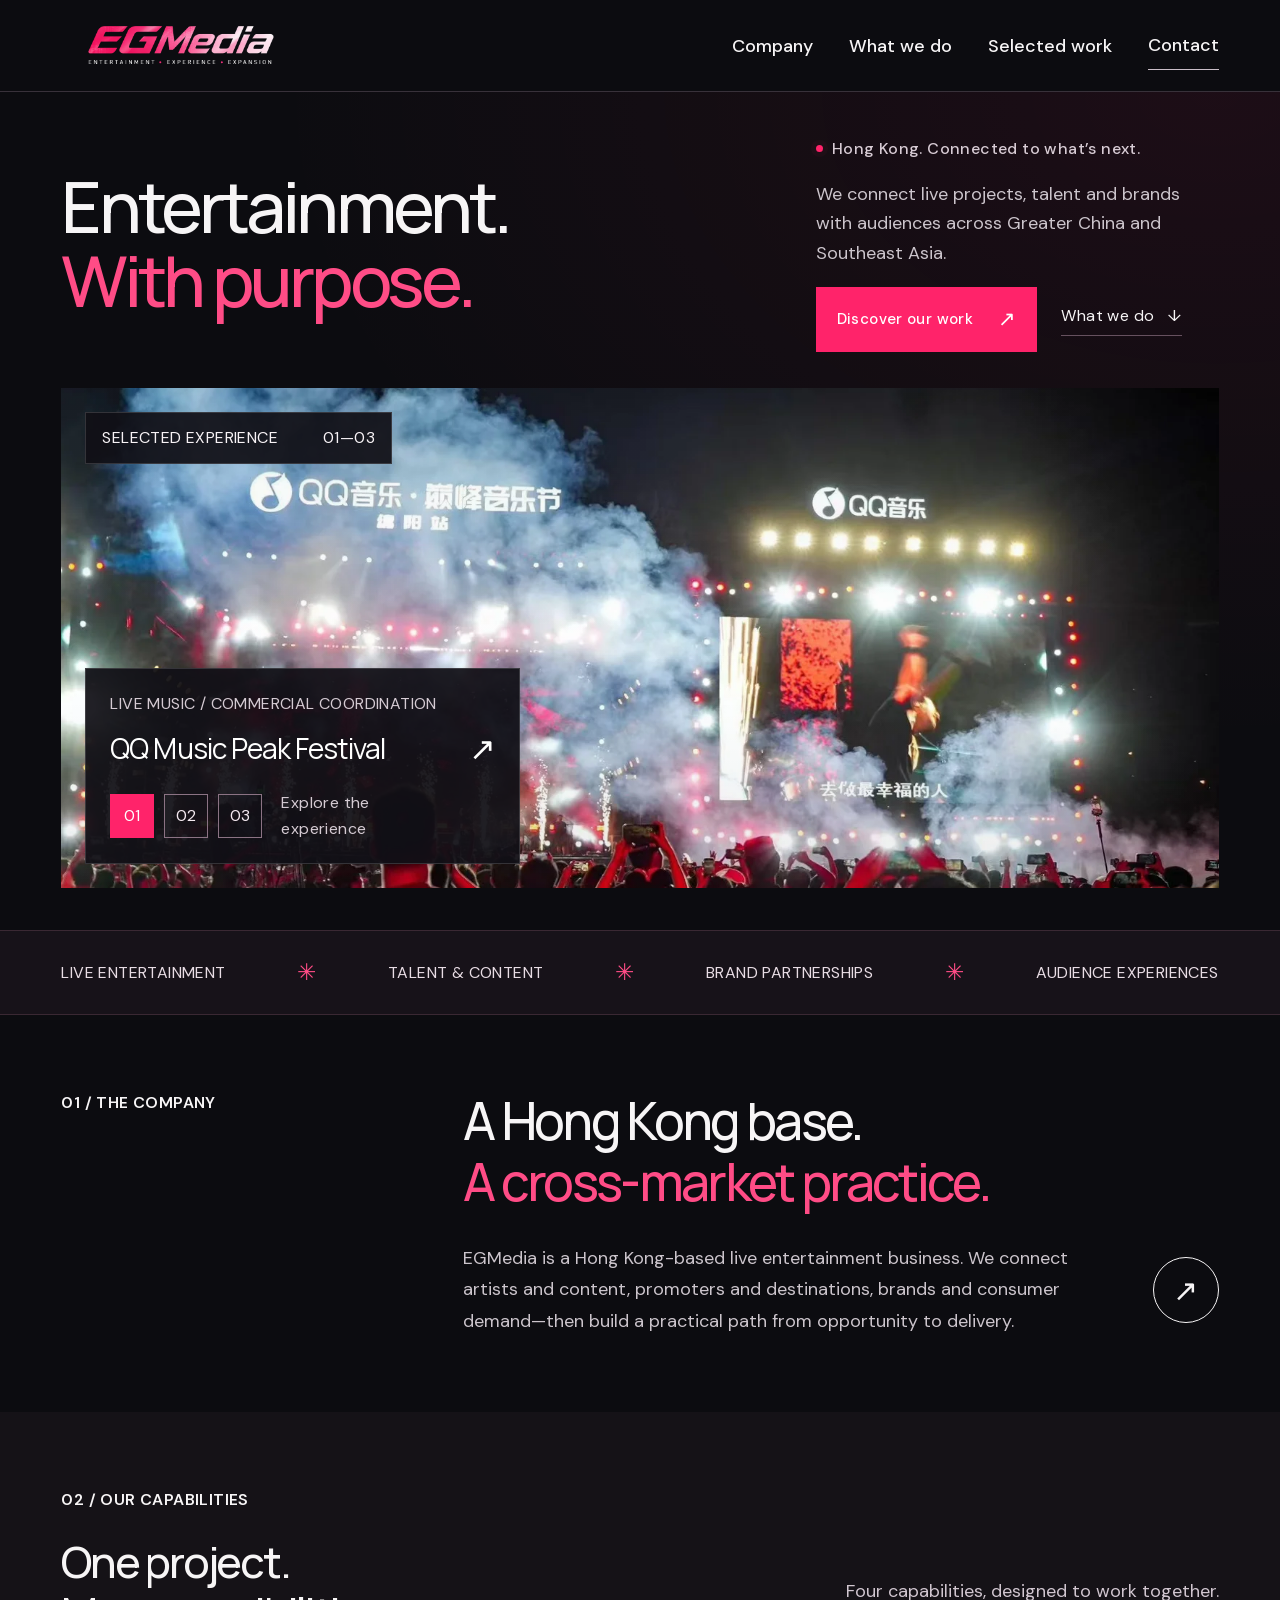
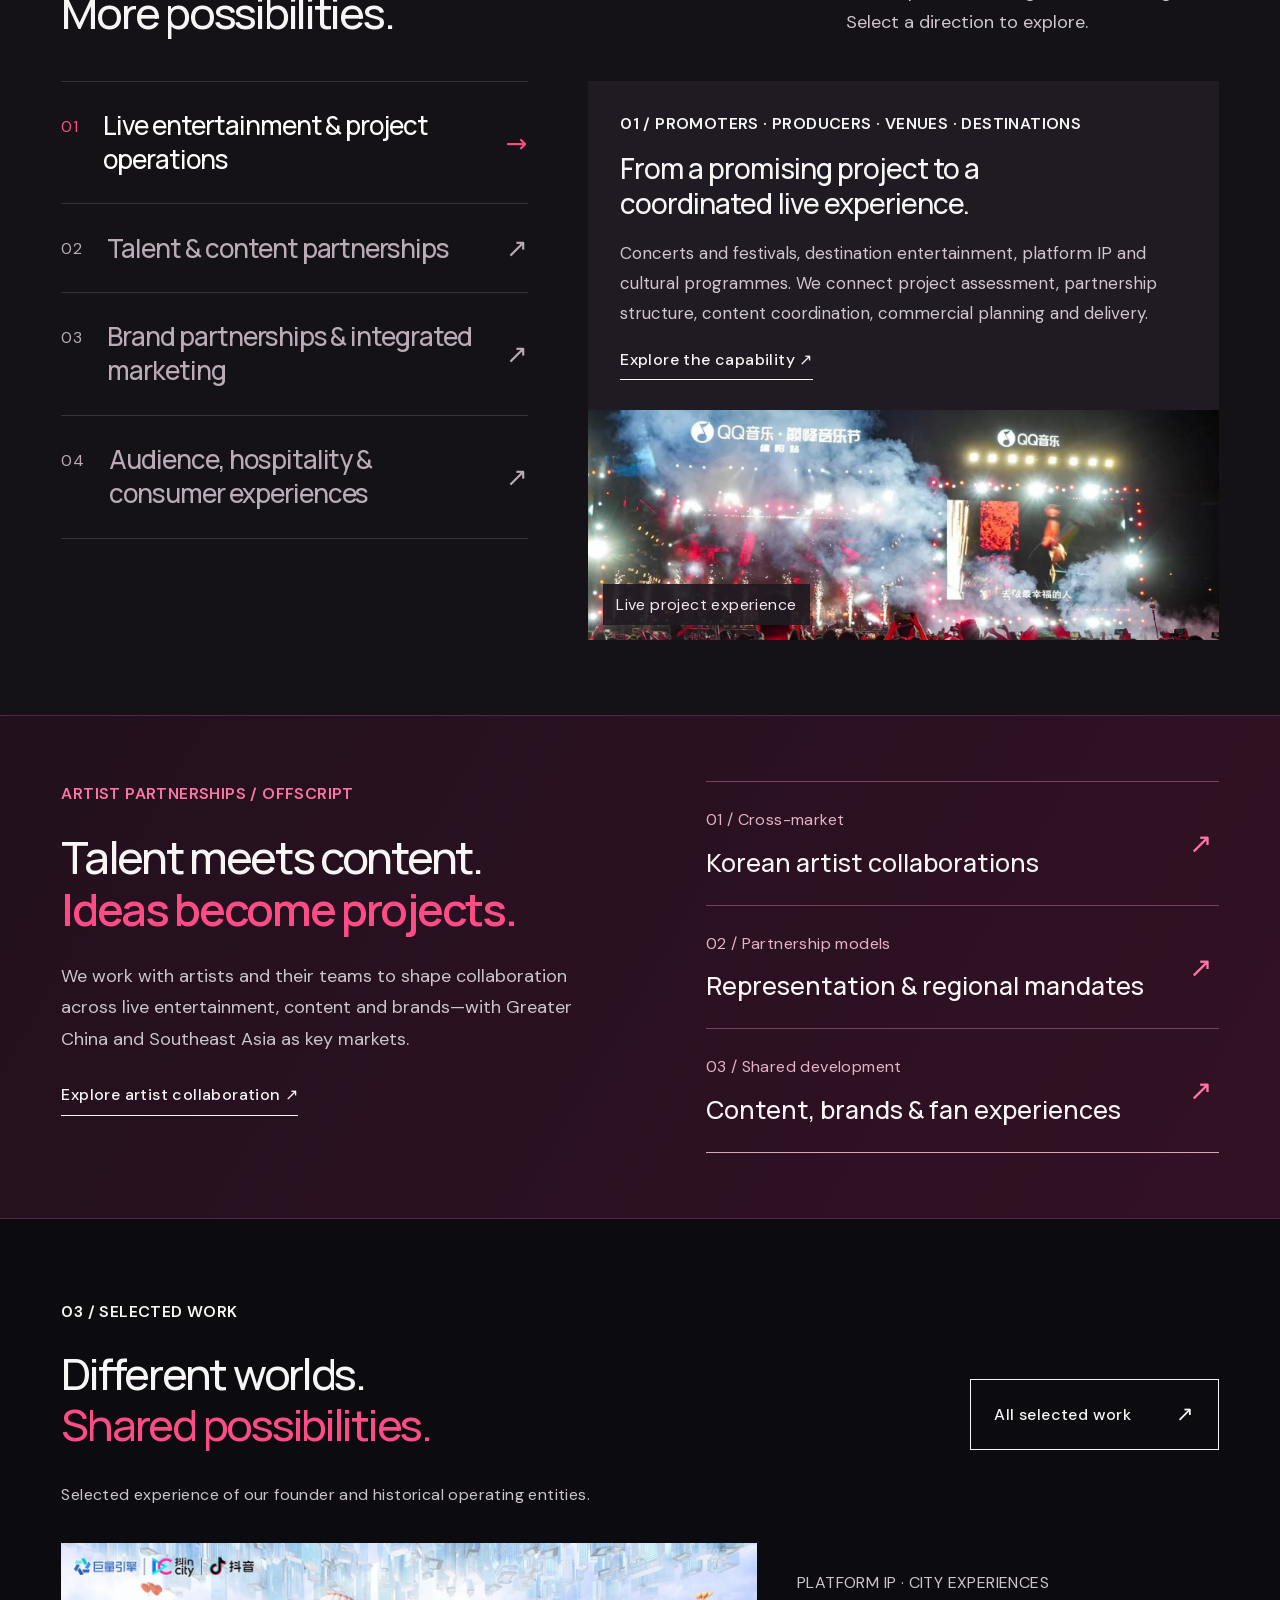
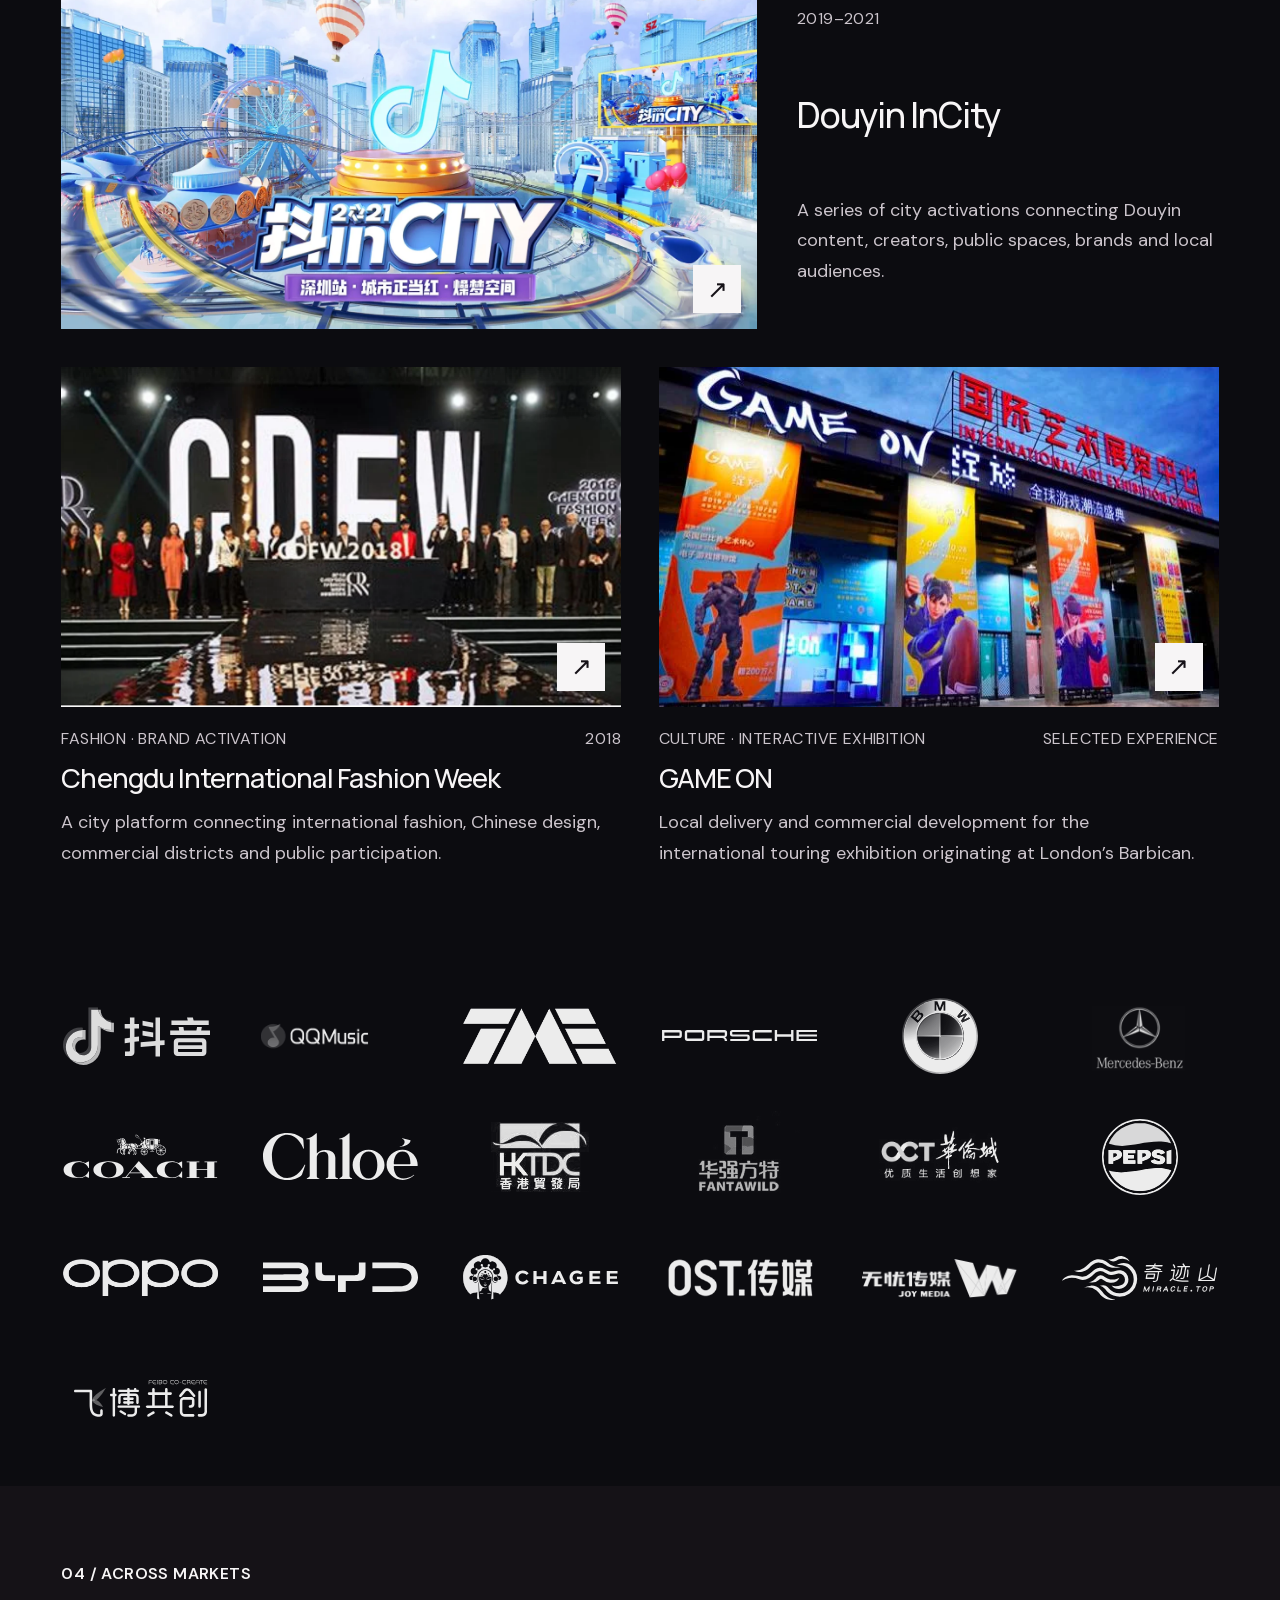
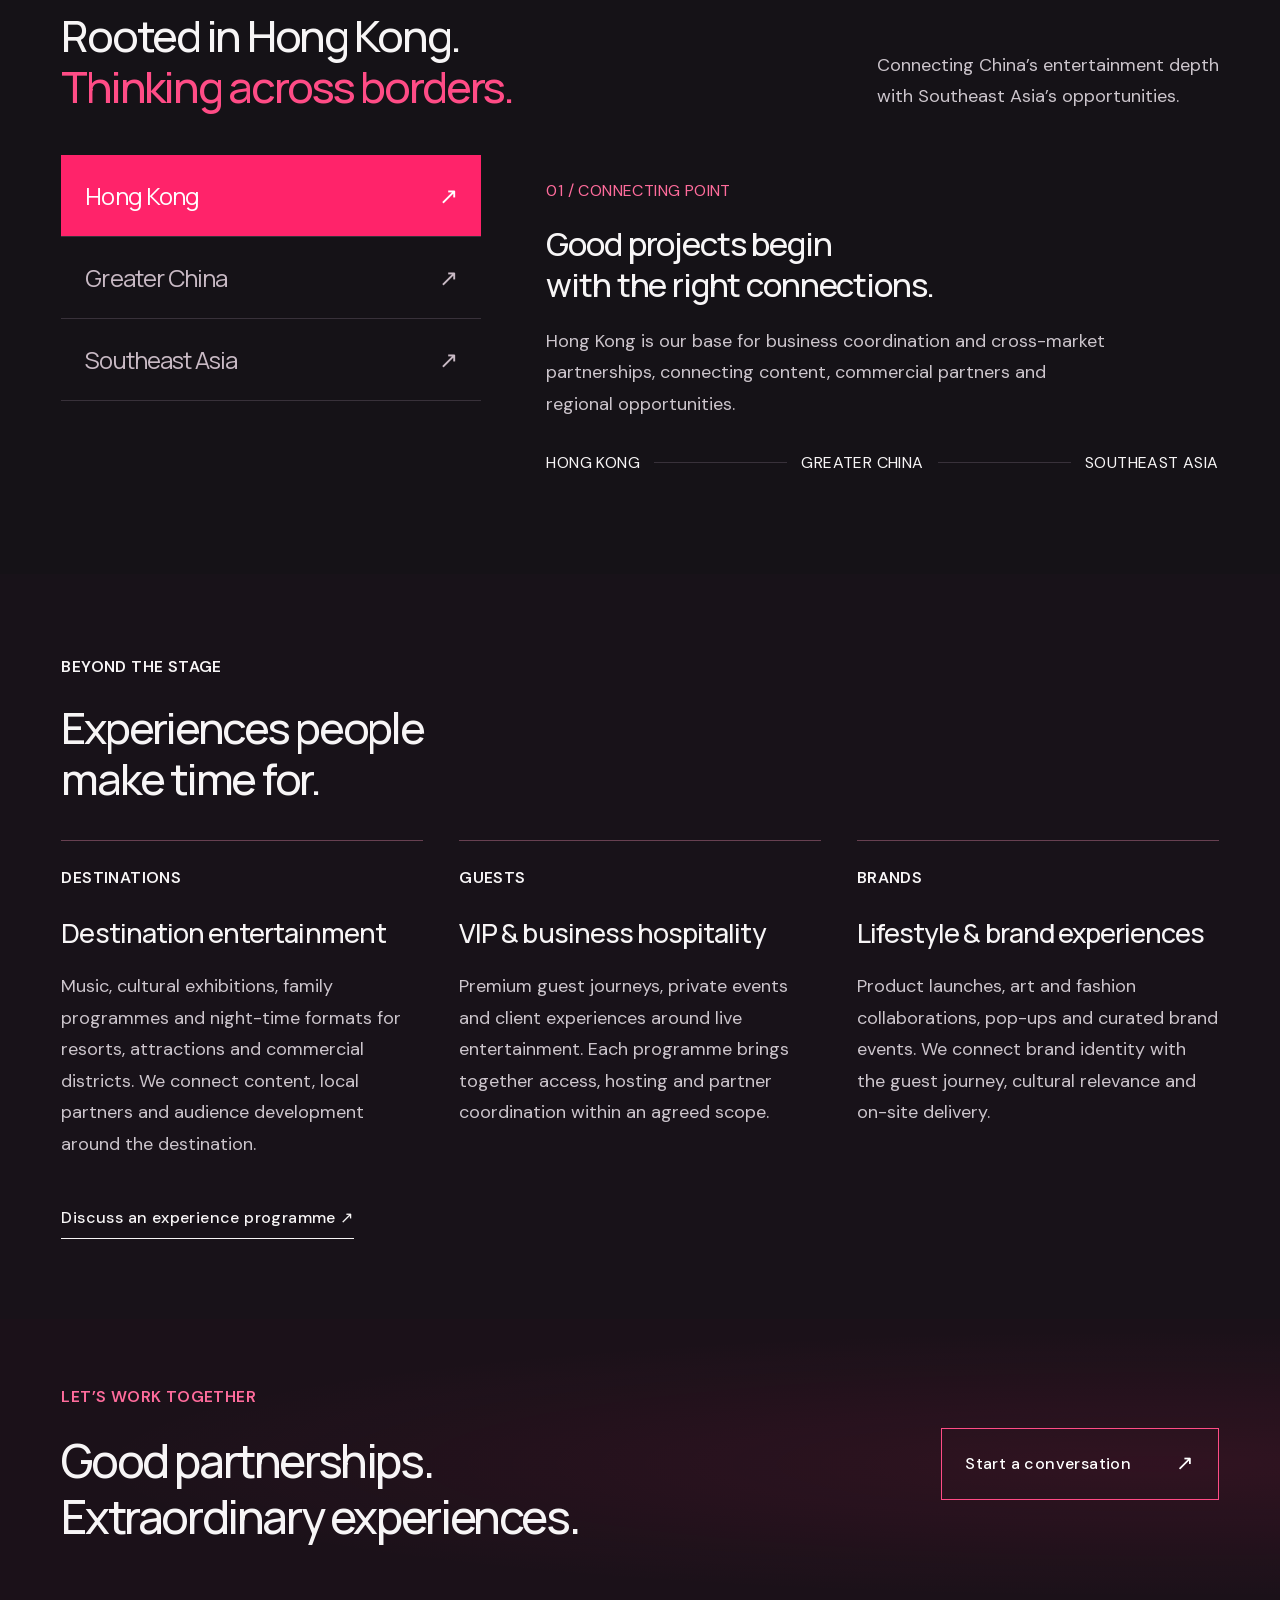
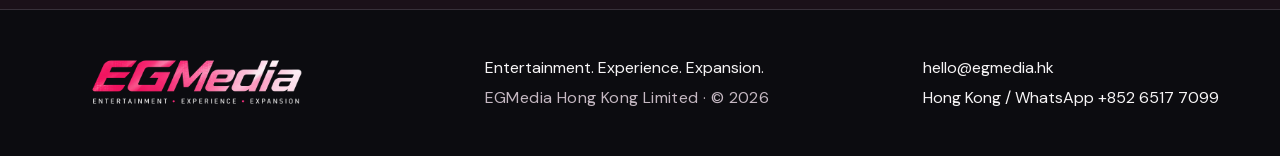
==== commit be1f31c6: "Use a uniform logo-only wall and replace Gleneagles with OCT" ====
--- a/index.html
+++ b/index.html
@@ -4,4 +4,4 @@
 <section class="capability-section reveal" id="services"><div class="section-heading"><div><span class="eyebrow">02 / Our capabilities</span><h2>One project.<br>More possibilities.</h2></div><p>Four capabilities, designed to work together.<br>Select a direction to explore.</p></div><div class="capability-explorer"><div class="capability-tabs" role="tablist" aria-label="Explore capabilities"><button id="cap-tab-0" role="tab" aria-controls="cap-panel-0" aria-selected="true" tabindex="0" data-cap="0" class="active"><span>01</span><strong>Live entertainment & project operations</strong><i>↗</i></button><button id="cap-tab-1" role="tab" aria-controls="cap-panel-1" aria-selected="false" tabindex="-1" data-cap="1" class=""><span>02</span><strong>Talent & content partnerships</strong><i>↗</i></button><button id="cap-tab-2" role="tab" aria-controls="cap-panel-2" aria-selected="false" tabindex="-1" data-cap="2" class=""><span>03</span><strong>Brand partnerships & integrated marketing</strong><i>↗</i></button><button id="cap-tab-3" role="tab" aria-controls="cap-panel-3" aria-selected="false" tabindex="-1" data-cap="3" class=""><span>04</span><strong>Audience, hospitality & consumer experiences</strong><i>↗</i></button></div><div class="capability-panels"><article id="cap-panel-0" role="tabpanel" aria-labelledby="cap-tab-0" class="cap-panel active" ><div class="cap-panel-copy"><span class="eyebrow">01 / Promoters · Producers · Venues · Destinations</span><h3>From a promising project to a coordinated live experience.</h3><p>Concerts and festivals, destination entertainment, platform IP and cultural programmes. We connect project assessment, partnership structure, content coordination, commercial planning and delivery.</p><a class="text-link" href="/services.html#service-01">Explore the capability ↗</a></div><figure><img class="" src="/assets/2026/qq-music.webp" alt="Live music project experience" loading="lazy" decoding="async"><figcaption>Live project experience</figcaption></figure></article><article id="cap-panel-1" role="tabpanel" aria-labelledby="cap-tab-1" class="cap-panel " hidden><div class="cap-panel-copy"><span class="eyebrow">02 / Artists · Management teams · Content owners</span><h3>The right talent, content and market connection.</h3><p>Artist and management-team collaboration across markets, including Korean talent projects, representation mandates, live appearances, content co-creation and brand partnerships. OFFSCRIPT is our talent and content brand, connecting these opportunities with fan experiences.</p><a class="text-link" href="/services.html#service-02">Explore the capability ↗</a></div><figure><img class="" src="/assets/2026/zhang-an.webp" alt="Zhang An — project music specialist" loading="lazy" decoding="async"><figcaption>Project expertise / Zhang An</figcaption></figure></article><article id="cap-panel-2" role="tabpanel" aria-labelledby="cap-tab-2" class="cap-panel " hidden><div class="cap-panel-copy"><span class="eyebrow">03 / Brands · Platforms · Commercial partners</span><h3>Make cultural participation commercially meaningful.</h3><p>Brand strategy, sponsorship, event marketing and creative experiences. We shape partnerships around business objectives, audiences and the live environment, with support for regional market entry.</p><a class="text-link" href="/services.html#service-03">Explore the capability ↗</a></div><figure><img class="" src="/assets/2026/fashion-week.webp" alt="Fashion and brand activation experience" loading="lazy" decoding="async"><figcaption>Fashion & commercial activation</figcaption></figure></article><article id="cap-panel-3" role="tabpanel" aria-labelledby="cap-tab-3" class="cap-panel " hidden><div class="cap-panel-copy"><span class="eyebrow">04 / Promoters · Brands · Hospitality partners</span><h3>Extend the value of being there.</h3><p>Ticket-sales growth and channel coordination, VIP experiences, business hospitality, merchandise and co-branded products. Audience insights inform the next experience and the next project.</p><a class="text-link" href="/services.html#service-04">Explore the capability ↗</a></div><figure><img class="" src="/assets/2026/flower-field.webp" alt="Festival and audience experience" loading="lazy" decoding="async"><figcaption>Festival & audience experience</figcaption></figure></article></div></div></section>
 <section class="talent-feature"><div><span class="eyebrow">Artist partnerships / OFFSCRIPT</span><h2>Talent meets content.<br><em>Ideas become projects.</em></h2><p>We work with artists and their teams to shape collaboration across live entertainment, content and brands—with Greater China and Southeast Asia as key markets.</p><a class="text-link" href="/services.html#talent-collaborations">Explore artist collaboration ↗</a></div><div class="talent-feature-links"><a href="/services.html#korean-talent"><span>01 / Cross-market</span><strong>Korean artist collaborations</strong><i>↗</i></a><a href="/services.html#representation-models"><span>02 / Partnership models</span><strong>Representation & regional mandates</strong><i>↗</i></a><a href="/services.html#content-co-creation"><span>03 / Shared development</span><strong>Content, brands & fan experiences</strong><i>↗</i></a></div></section>
 <section class="section work-section reveal"><div class="section-heading"><div><span class="eyebrow">03 / Selected work</span><h2>Different worlds.<br><em>Shared possibilities.</em></h2></div><a class="button" href="/selected-works.html">All selected work <span>↗</span></a></div><p class="portfolio-note">Selected experience of our founder and historical operating entities.</p><div class="featured-work-grid"><a class="work-card" href="/cases/douyin-in-city.html"><div class="work-image"><img class="" src="/assets/2026/douyin-city.webp" alt="Douyin InCity — project image" loading="lazy" decoding="async"><span class="round-arrow" aria-hidden="true">↗</span></div><div class="card-meta"><span>Platform IP · City experiences</span><span>2019–2021</span></div><h3>Douyin InCity</h3><p>A series of city activations connecting Douyin content, creators, public spaces, brands and local audiences.</p></a><a class="work-card" href="/cases/chengdu-fashion-week.html"><div class="work-image"><img class="" src="/assets/2026/fashion-week.webp" alt="Chengdu International Fashion Week — project image" loading="lazy" decoding="async"><span class="round-arrow" aria-hidden="true">↗</span></div><div class="card-meta"><span>Fashion · Brand activation</span><span>2018</span></div><h3>Chengdu International Fashion Week</h3><p>A city platform connecting international fashion, Chinese design, commercial districts and public participation.</p></a><a class="work-card" href="/cases/game-on.html"><div class="work-image"><img class="" src="/assets/2026/game-on.webp" alt="GAME ON — project image" loading="lazy" decoding="async"><span class="round-arrow" aria-hidden="true">↗</span></div><div class="card-meta"><span>Culture · Interactive exhibition</span><span>Selected experience</span></div><h3>GAME ON</h3><p>Local delivery and commercial development for the international touring exhibition originating at London’s Barbican.</p></a></div></section>
-<section class="section client-wall" id="clients"><div class="section-heading"><div><span class="eyebrow">Selected clients & collaborations</span><h2>Experience across<br>brands and industries.</h2></div><p>Selected project experience across EGMedia, our founder and historical operating entities.</p></div><div class="client-grid"><figure class="client-tile client-douyin"><div class="client-logo"><img src="/assets/clients/douyin.svg" alt="Douyin logo" loading="lazy" decoding="async"></div><figcaption>Douyin</figcaption></figure><figure class="client-tile client-qq-music"><div class="client-logo"><img src="/assets/clients/qq-music.png" alt="QQ Music logo" loading="lazy" decoding="async"></div><figcaption>QQ Music</figcaption></figure><figure class="client-tile client-tme"><div class="client-logo"><img src="/assets/clients/tme.png" alt="Tencent Music Entertainment logo" loading="lazy" decoding="async"></div><figcaption>Tencent Music Entertainment</figcaption></figure><figure class="client-tile client-porsche"><div class="client-logo"><img src="/assets/clients/porsche.svg" alt="Porsche logo" loading="lazy" decoding="async"></div><figcaption>Porsche</figcaption></figure><figure class="client-tile client-bmw"><div class="client-logo"><img src="/assets/clients/bmw.png" alt="BMW logo" loading="lazy" decoding="async"></div><figcaption>BMW</figcaption></figure><figure class="client-tile client-mercedes"><div class="client-logo"><img src="/assets/clients/mercedes.png" alt="Mercedes-Benz logo" loading="lazy" decoding="async"></div><figcaption>Mercedes-Benz</figcaption></figure><figure class="client-tile client-coach"><div class="client-logo"><img src="/assets/clients/coach.svg" alt="COACH logo" loading="lazy" decoding="async"></div><figcaption>COACH</figcaption></figure><figure class="client-tile client-chloe"><div class="client-logo"><img src="/assets/clients/chloe.svg" alt="Chloé logo" loading="lazy" decoding="async"></div><figcaption>Chloé</figcaption></figure><figure class="client-tile client-hktdc"><div class="client-logo"><img src="/assets/clients/hktdc.png" alt="Hong Kong Trade Development Council logo" loading="lazy" decoding="async"></div><figcaption>Hong Kong Trade Development Council</figcaption></figure><figure class="client-tile client-fantawild"><div class="client-logo"><img src="/assets/clients/fantawild.jpg" alt="Fantawild logo" loading="lazy" decoding="async"></div><figcaption>Fantawild</figcaption></figure><figure class="client-tile client-pepsi"><div class="client-logo"><img src="/assets/clients/pepsi.svg" alt="Pepsi logo" loading="lazy" decoding="async"></div><figcaption>Pepsi</figcaption></figure><figure class="client-tile client-oppo"><div class="client-logo"><img src="/assets/clients/oppo.png" alt="OPPO logo" loading="lazy" decoding="async"></div><figcaption>OPPO</figcaption></figure></div><a class="text-link" href="/selected-works.html#clients">Explore more clients & collaborations ↗</a><p class="client-note">Engagements vary by project and period. This selection includes past experience and does not imply current or exclusive partnerships. Logos belong to their respective owners.</p></section><section class="regional-section reveal" id="markets"><div class="section-heading"><div><span class="eyebrow">04 / Across markets</span><h2>Rooted in Hong Kong.<br><em>Thinking across borders.</em></h2></div><p>Connecting China’s entertainment depth<br>with Southeast Asia’s opportunities.</p></div><div class="regional-board"><div class="region-selector" role="tablist" aria-label="Explore regional focus"><button role="tab" aria-selected="true" aria-controls="region-panel" class="active" data-region="0">Hong Kong <span>↗</span></button><button role="tab" aria-selected="false" aria-controls="region-panel" data-region="1">Greater China <span>↗</span></button><button role="tab" aria-selected="false" aria-controls="region-panel" data-region="2">Southeast Asia <span>↗</span></button></div><div class="region-panel" id="region-panel" role="tabpanel"><span class="region-label">01 / CONNECTING POINT</span><h3>Good projects begin<br>with the right connections.</h3><p>Hong Kong is our base for business coordination and cross-market partnerships, connecting content, commercial partners and regional opportunities.</p><div class="region-route"><span>HONG KONG</span><i></i><span>GREATER CHINA</span><i></i><span>SOUTHEAST ASIA</span></div></div></div></section><section class="section experience-programmes" id="experience-programmes"><span class="eyebrow">Beyond the stage</span><h2>Experiences people<br>make time for.</h2><div class="experience-grid"><article id="destination-entertainment"><span class="eyebrow">Destinations</span><h3>Destination entertainment</h3><p>Music, cultural exhibitions, family programmes and night-time formats for resorts, attractions and commercial districts. We connect content, local partners and audience development around the destination.</p></article><article id="business-hospitality"><span class="eyebrow">Guests</span><h3>VIP & business hospitality</h3><p>Premium guest journeys, private events and client experiences around live entertainment. Each programme brings together access, hosting and partner coordination within an agreed scope.</p></article><article id="lifestyle-experiences"><span class="eyebrow">Brands</span><h3>Lifestyle & brand experiences</h3><p>Product launches, art and fashion collaborations, pop-ups and curated brand events. We connect brand identity with the guest journey, cultural relevance and on-site delivery.</p></article></div><a class="text-link" href="/contact.html?interest=experiences">Discuss an experience programme ↗</a></section></main><section class="closing"><div><span class="eyebrow">Let’s work together</span><h2>Good partnerships.<br>Extraordinary experiences.</h2></div><a class="button" href="/contact.html">Start a conversation <span>↗</span></a></section><footer><a class="wordmark" href="/"><img src="/assets/2026/egmedia-logo-approved-color.png" alt="EGMedia"></a><div>Entertainment. Experience. Expansion.<br><small>EGMedia Hong Kong Limited · © 2026</small></div><div><a href="mailto:hello@egmedia.hk">hello@egmedia.hk</a><br><a href="https://wa.me/85265177099" target="_blank" rel="noopener noreferrer">Hong Kong / WhatsApp +852 6517 7099</a></div></footer></body></html>+<section class="section client-wall" id="clients"><div class="client-grid"><div class="client-mark client-douyin"><img src="/assets/clients/douyin.svg" alt="Douyin" loading="lazy" decoding="async"></div><div class="client-mark client-qq-music"><img src="/assets/clients/qq-music.png" alt="QQ Music" loading="lazy" decoding="async"></div><div class="client-mark client-tme"><img src="/assets/clients/tme.png" alt="Tencent Music Entertainment" loading="lazy" decoding="async"></div><div class="client-mark client-porsche"><img src="/assets/clients/porsche.svg" alt="Porsche" loading="lazy" decoding="async"></div><div class="client-mark client-bmw"><img src="/assets/clients/bmw.svg" alt="BMW" loading="lazy" decoding="async"></div><div class="client-mark client-mercedes"><img src="/assets/clients/mercedes.png" alt="Mercedes-Benz" loading="lazy" decoding="async"></div><div class="client-mark client-coach"><img src="/assets/clients/coach.svg" alt="COACH" loading="lazy" decoding="async"></div><div class="client-mark client-chloe"><img src="/assets/clients/chloe.svg" alt="Chloé" loading="lazy" decoding="async"></div><div class="client-mark client-hktdc"><img src="/assets/clients/hktdc.png" alt="Hong Kong Trade Development Council" loading="lazy" decoding="async"></div><div class="client-mark client-fantawild"><img src="/assets/clients/fantawild.jpg" alt="Fantawild" loading="lazy" decoding="async"></div><div class="client-mark client-oct"><img src="/assets/clients/oct.jpg" alt="OCT · 华侨城" loading="lazy" decoding="async"></div><div class="client-mark client-pepsi"><img src="/assets/clients/pepsi.svg" alt="Pepsi" loading="lazy" decoding="async"></div><div class="client-mark client-oppo"><img src="/assets/clients/oppo.png" alt="OPPO" loading="lazy" decoding="async"></div><div class="client-mark client-byd"><img src="/assets/clients/byd.svg" alt="BYD" loading="lazy" decoding="async"></div><div class="client-mark client-chagee"><img src="/assets/clients/chagee.svg" alt="CHAGEE" loading="lazy" decoding="async"></div><div class="client-mark client-ost"><img src="/assets/clients/ost.png" alt="OST Media" loading="lazy" decoding="async"></div><div class="client-mark client-wuyou"><img src="/assets/clients/wuyou.png" alt="Wuyou Media" loading="lazy" decoding="async"></div><div class="client-mark client-miracle"><img src="/assets/clients/miracle.svg" alt="奇迹山 · Miracle" loading="lazy" decoding="async"></div><div class="client-mark client-feibo"><img src="/assets/clients/feibo.svg" alt="飞博共创 · Feibo" loading="lazy" decoding="async"></div></div></section><section class="regional-section reveal" id="markets"><div class="section-heading"><div><span class="eyebrow">04 / Across markets</span><h2>Rooted in Hong Kong.<br><em>Thinking across borders.</em></h2></div><p>Connecting China’s entertainment depth<br>with Southeast Asia’s opportunities.</p></div><div class="regional-board"><div class="region-selector" role="tablist" aria-label="Explore regional focus"><button role="tab" aria-selected="true" aria-controls="region-panel" class="active" data-region="0">Hong Kong <span>↗</span></button><button role="tab" aria-selected="false" aria-controls="region-panel" data-region="1">Greater China <span>↗</span></button><button role="tab" aria-selected="false" aria-controls="region-panel" data-region="2">Southeast Asia <span>↗</span></button></div><div class="region-panel" id="region-panel" role="tabpanel"><span class="region-label">01 / CONNECTING POINT</span><h3>Good projects begin<br>with the right connections.</h3><p>Hong Kong is our base for business coordination and cross-market partnerships, connecting content, commercial partners and regional opportunities.</p><div class="region-route"><span>HONG KONG</span><i></i><span>GREATER CHINA</span><i></i><span>SOUTHEAST ASIA</span></div></div></div></section><section class="section experience-programmes" id="experience-programmes"><span class="eyebrow">Beyond the stage</span><h2>Experiences people<br>make time for.</h2><div class="experience-grid"><article id="destination-entertainment"><span class="eyebrow">Destinations</span><h3>Destination entertainment</h3><p>Music, cultural exhibitions, family programmes and night-time formats for resorts, attractions and commercial districts. We connect content, local partners and audience development around the destination.</p></article><article id="business-hospitality"><span class="eyebrow">Guests</span><h3>VIP & business hospitality</h3><p>Premium guest journeys, private events and client experiences around live entertainment. Each programme brings together access, hosting and partner coordination within an agreed scope.</p></article><article id="lifestyle-experiences"><span class="eyebrow">Brands</span><h3>Lifestyle & brand experiences</h3><p>Product launches, art and fashion collaborations, pop-ups and curated brand events. We connect brand identity with the guest journey, cultural relevance and on-site delivery.</p></article></div><a class="text-link" href="/contact.html?interest=experiences">Discuss an experience programme ↗</a></section></main><section class="closing"><div><span class="eyebrow">Let’s work together</span><h2>Good partnerships.<br>Extraordinary experiences.</h2></div><a class="button" href="/contact.html">Start a conversation <span>↗</span></a></section><footer><a class="wordmark" href="/"><img src="/assets/2026/egmedia-logo-approved-color.png" alt="EGMedia"></a><div>Entertainment. Experience. Expansion.<br><small>EGMedia Hong Kong Limited · © 2026</small></div><div><a href="mailto:hello@egmedia.hk">hello@egmedia.hk</a><br><a href="https://wa.me/85265177099" target="_blank" rel="noopener noreferrer">Hong Kong / WhatsApp +852 6517 7099</a></div></footer></body></html>
--- a/site.css
+++ b/site.css
@@ -402,3 +402,11 @@
 @media(max-width:1100px){.client-grid{grid-template-columns:repeat(4,minmax(0,1fr))}}
 @media(max-width:700px){.client-grid{grid-template-columns:repeat(2,minmax(0,1fr));gap:24px 14px}.client-logo{height:115px;padding:20px}.client-tile figcaption{font-size:16px}.client-wall .section-heading h2{font-size:34px}.client-group{margin-top:36px}.client-note{line-height:1.7}}
 .client-douyin .client-logo{background:#faf8f6}.client-bytedance .client-logo,.client-gleneagles .client-logo{background:#171217}.client-mercedes img,.client-fantawild img{max-width:110px}
+/* User-approved logo-only wall: no cards, captions or category headings. */
+.client-wall{background:transparent;padding-top:45px;padding-bottom:45px}.client-grid{grid-template-columns:repeat(6,minmax(0,1fr));gap:40px 44px;margin:0;align-items:center}.client-mark{display:flex;align-items:center;justify-content:center;min-width:0;height:85px}.client-mark img{display:block;width:100%;height:100%;max-width:175px;object-fit:contain;filter:brightness(0) invert(1);opacity:.88}.client-mark.client-mercedes img,.client-mark.client-bmw img,.client-mark.client-pepsi img{max-width:85px}.client-mark.client-mercedes img,.client-mark.client-bmw img,.client-mark.client-hktdc img,.client-mark.client-fantawild img{filter:grayscale(1) invert(1);mix-blend-mode:screen}.client-mark img:hover{opacity:1}
+@media(max-width:1100px){.client-grid{grid-template-columns:repeat(4,minmax(0,1fr));gap:32px 30px}}
+@media(max-width:700px){.client-grid{grid-template-columns:repeat(3,minmax(0,1fr));gap:24px 20px}.client-mark{height:65px}.client-wall{padding-top:35px;padding-bottom:35px}}
+.client-grid{gap:36px 42px}.client-mark img{max-width:155px;max-height:60px;filter:grayscale(1) invert(1);mix-blend-mode:screen;opacity:.92}.client-mark.client-byd img,.client-mark.client-miracle img{filter:grayscale(1);mix-blend-mode:normal}.client-mark.client-bmw img,.client-mark.client-pepsi img{max-width:76px;max-height:76px}.client-mark.client-mercedes img{max-width:98px;max-height:70px}.client-mark.client-hktdc img,.client-mark.client-fantawild img{max-width:105px;max-height:70px}.client-mark.client-oct img{max-width:155px;max-height:60px}.client-mark{background:none;border:0;border-radius:0;box-shadow:none;padding:0}
+@media(max-width:700px){.client-grid{gap:26px 22px}.client-mark img{max-width:115px;max-height:45px}.client-mark.client-bmw img,.client-mark.client-pepsi img{max-width:55px;max-height:55px}.client-mark.client-mercedes img,.client-mark.client-hktdc img,.client-mark.client-fantawild img{max-width:80px;max-height:55px}}
+.client-mark.client-qq-music img{max-width:215px;max-height:65px}.client-mark.client-fantawild img{transform:scale(1.45)}.client-mark.client-tme img,.client-mark.client-oppo img,.client-mark.client-ost img,.client-mark.client-wuyou img,.client-mark.client-miracle img{filter:brightness(0) invert(1);mix-blend-mode:normal}.client-mark.client-oct img,.client-mark.client-hktdc img{filter:grayscale(1) invert(1) brightness(1.8)}.client-mark.client-bmw img,.client-mark.client-pepsi img,.client-mark.client-chagee img{filter:grayscale(1) invert(1) brightness(1.25)}
+@media(max-width:700px){.client-mark.client-qq-music img{max-width:125px;max-height:45px}}
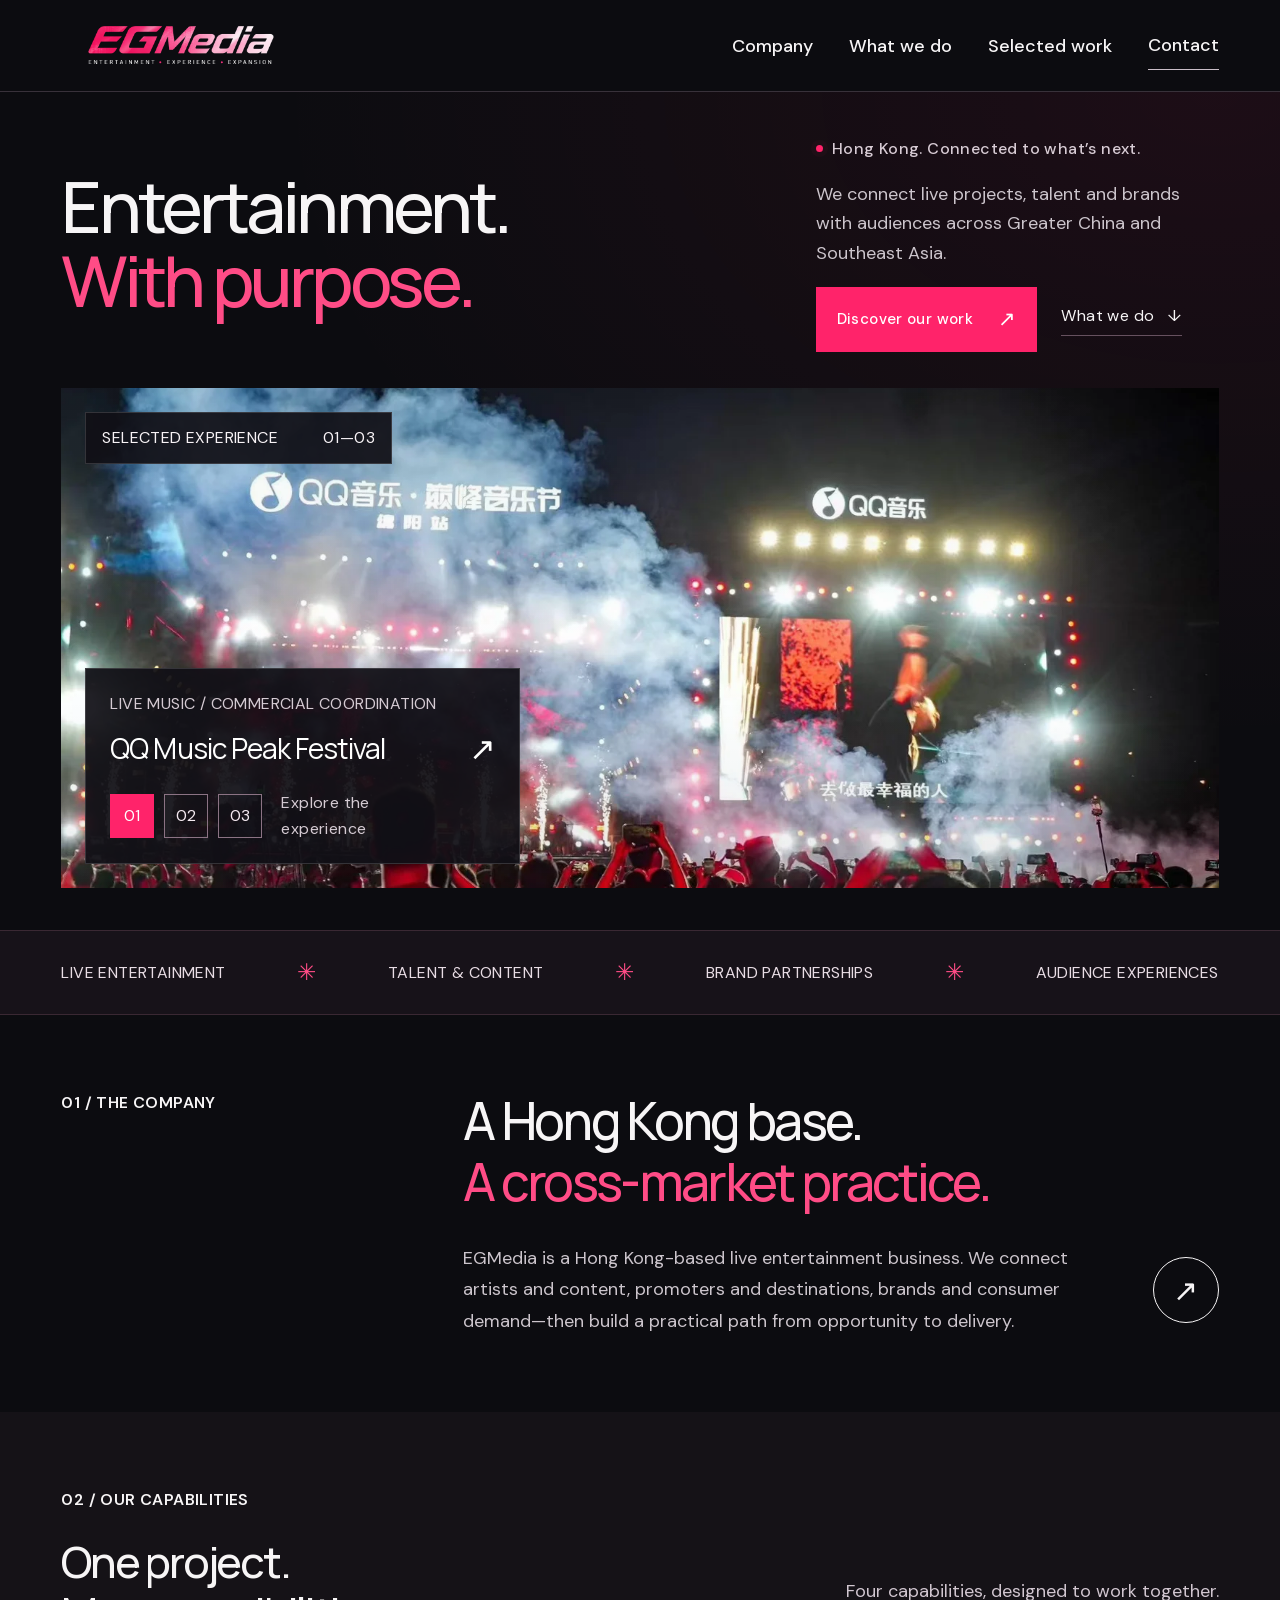
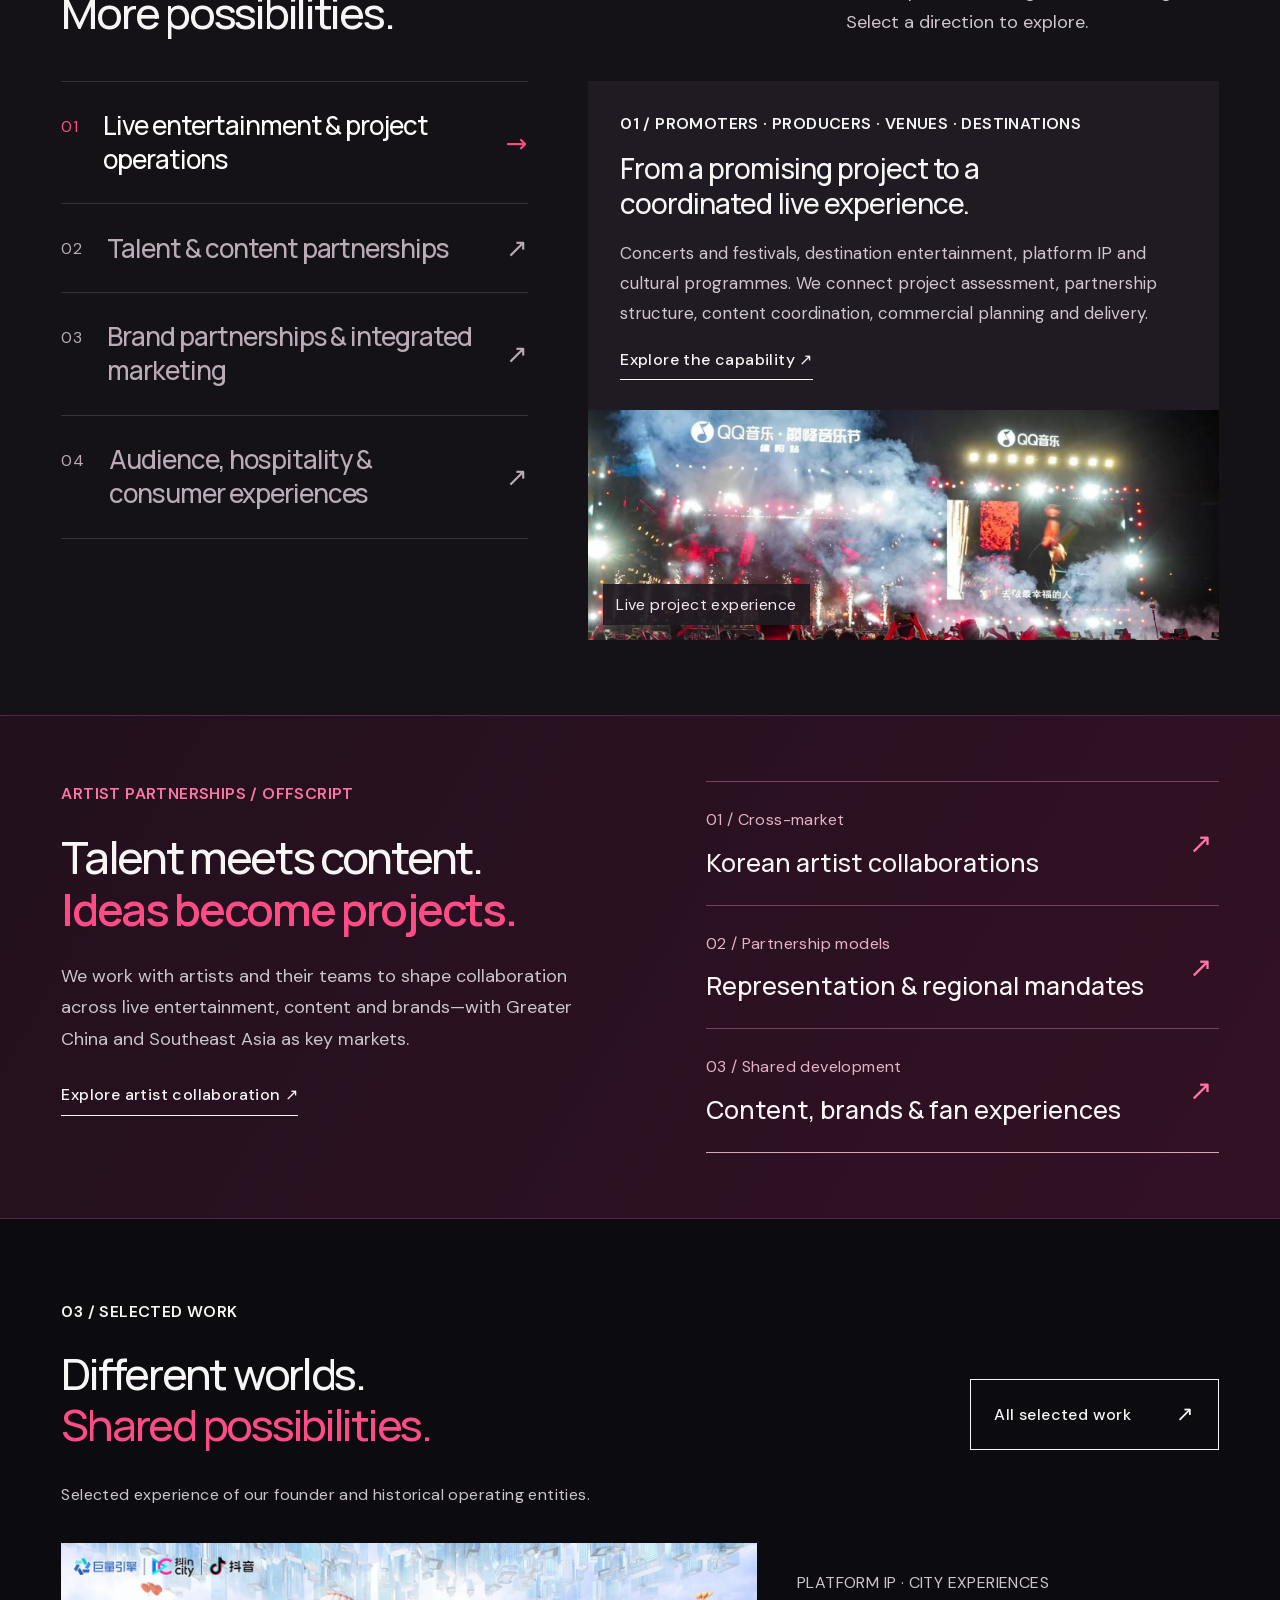
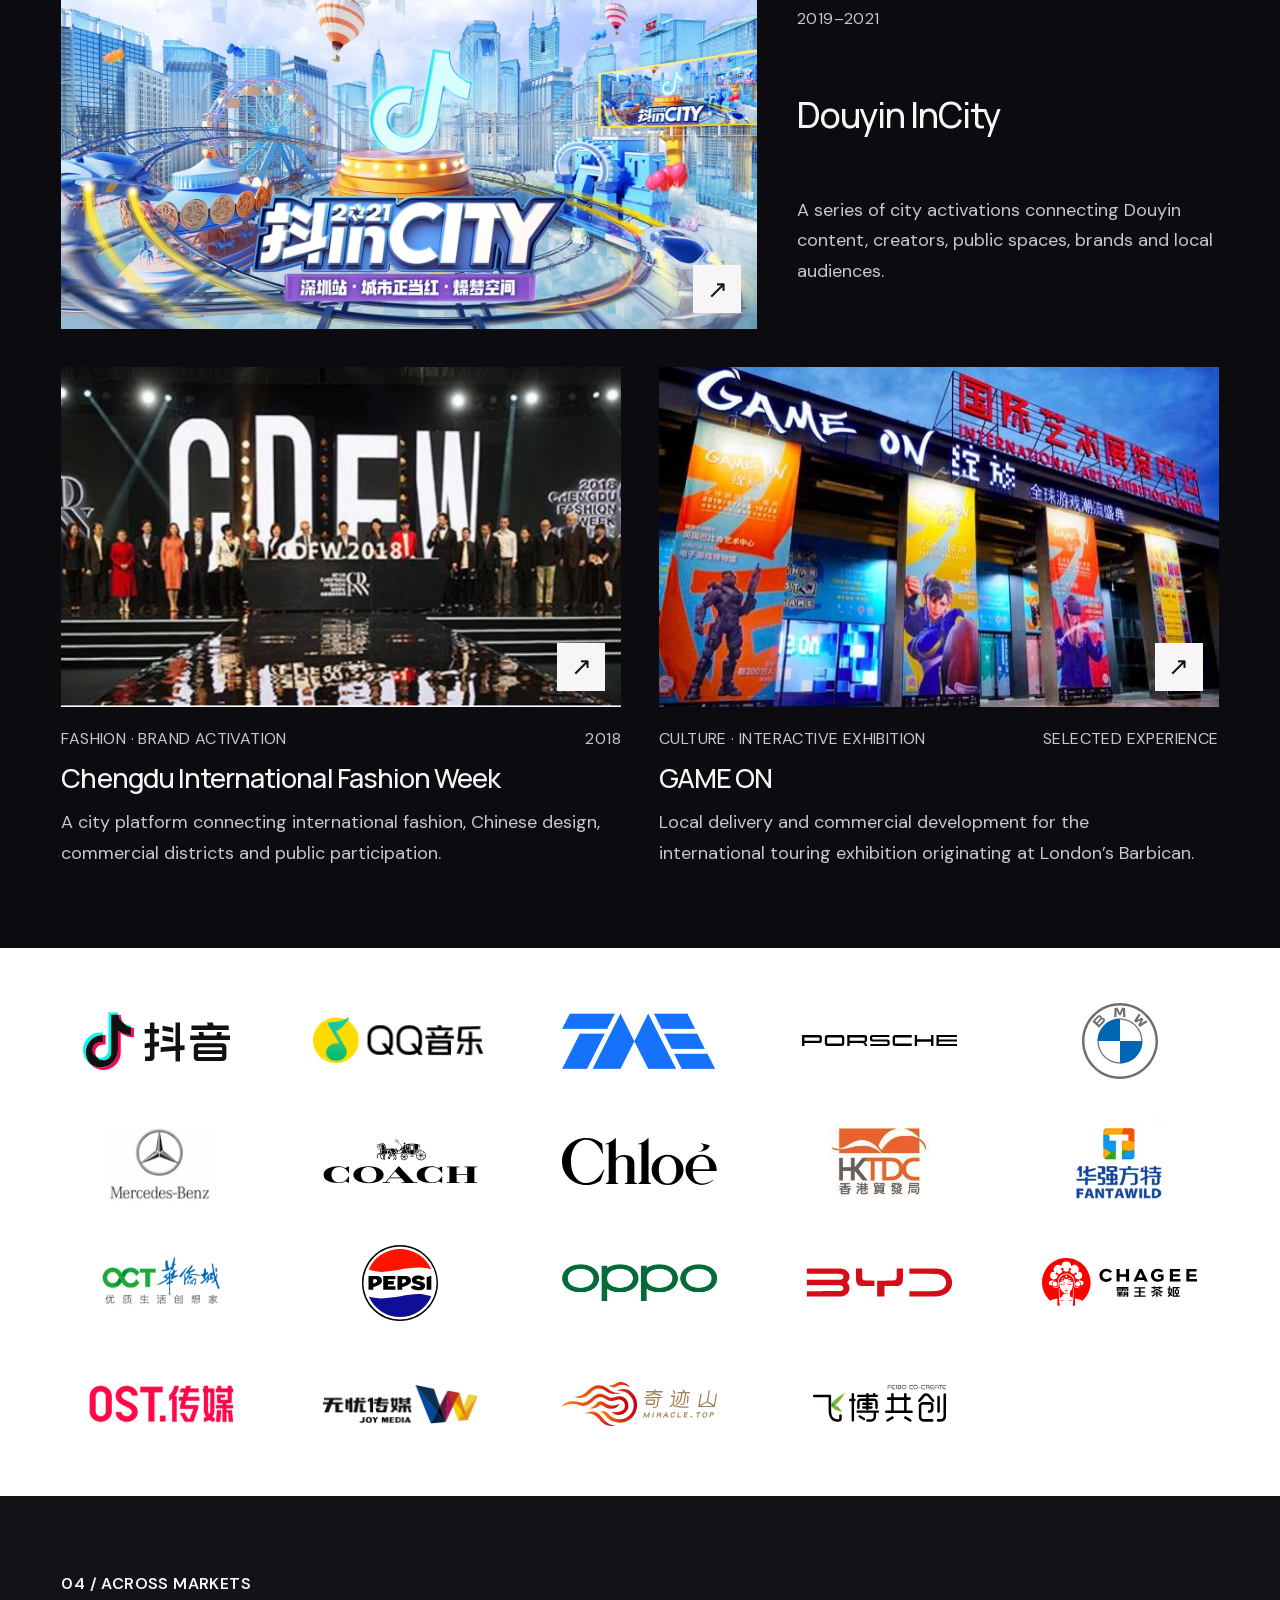
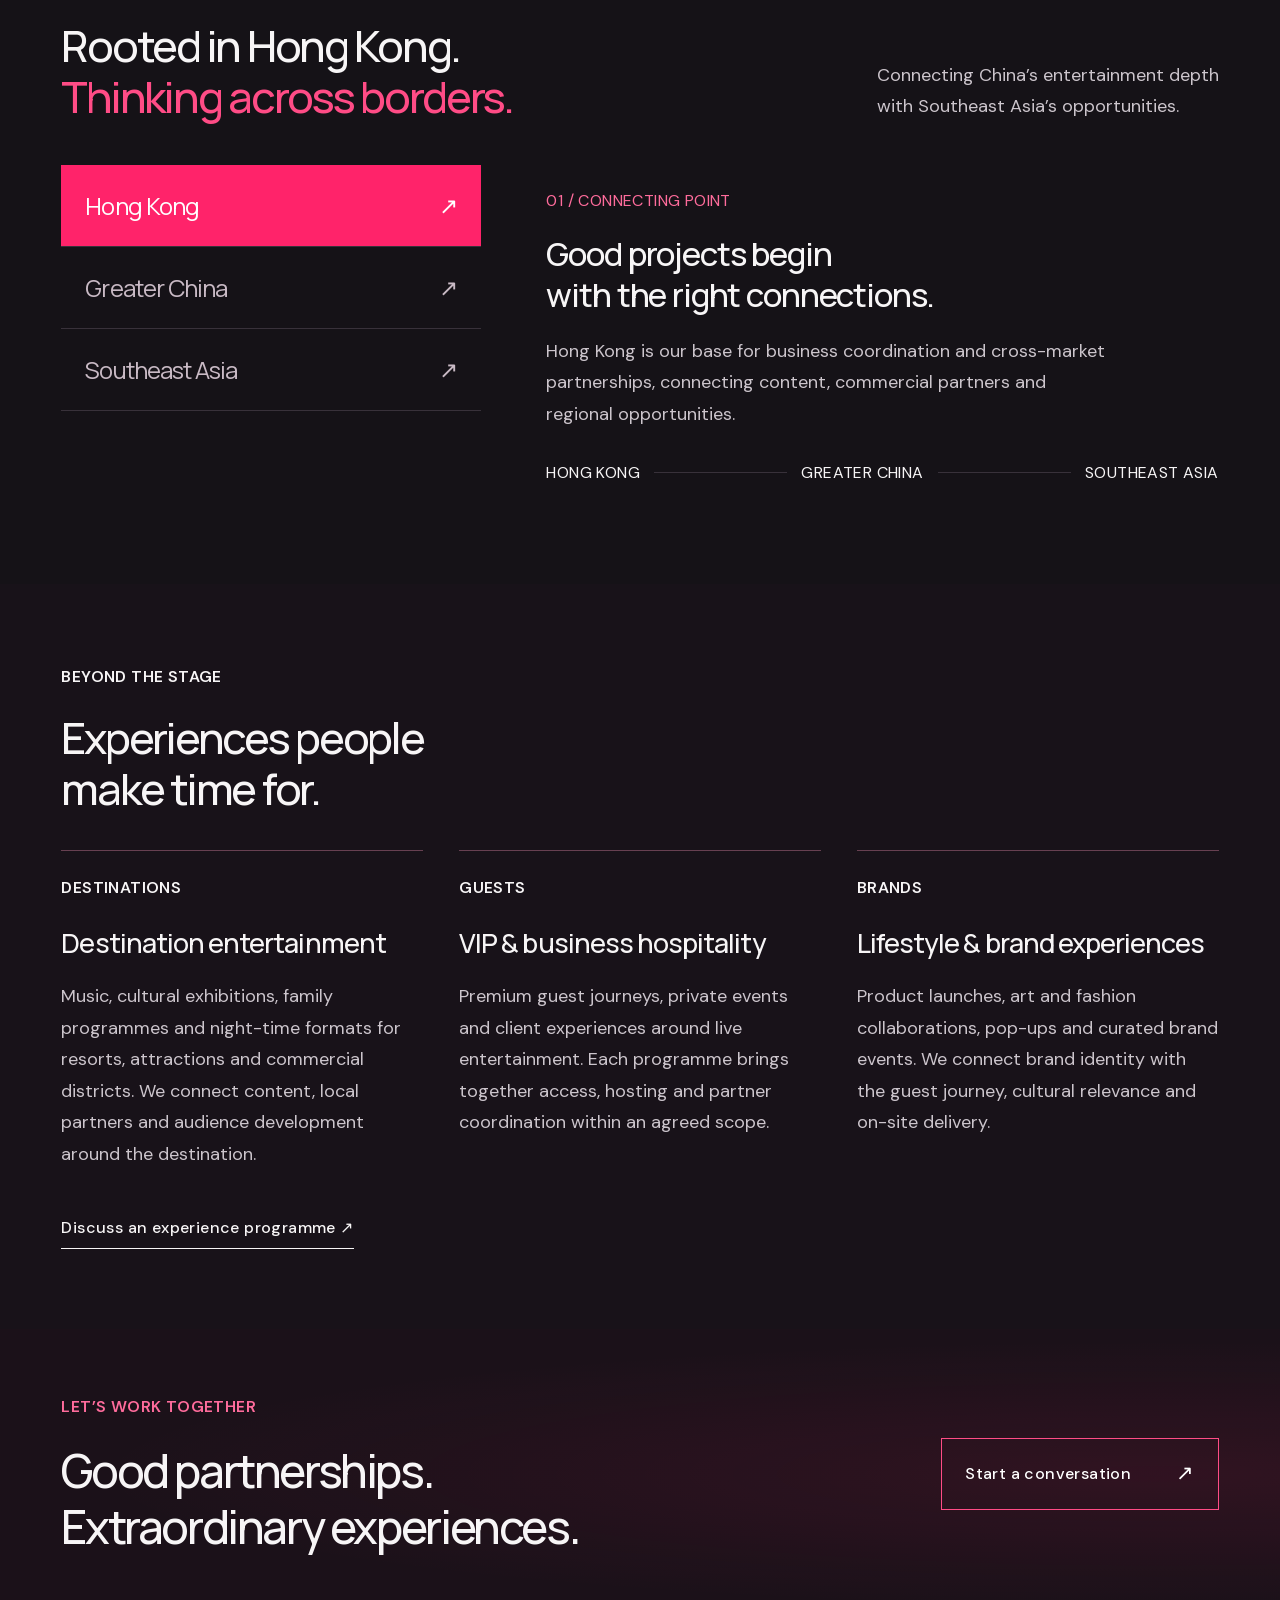
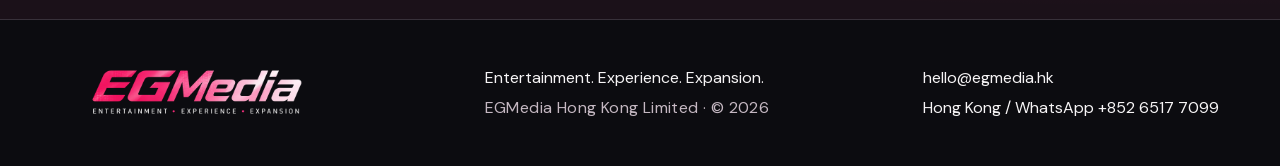
==== commit 51c3f74c: "Restore original brand colours and verify current client marks" ====
--- a/index.html
+++ b/index.html
@@ -4,4 +4,4 @@
 <section class="capability-section reveal" id="services"><div class="section-heading"><div><span class="eyebrow">02 / Our capabilities</span><h2>One project.<br>More possibilities.</h2></div><p>Four capabilities, designed to work together.<br>Select a direction to explore.</p></div><div class="capability-explorer"><div class="capability-tabs" role="tablist" aria-label="Explore capabilities"><button id="cap-tab-0" role="tab" aria-controls="cap-panel-0" aria-selected="true" tabindex="0" data-cap="0" class="active"><span>01</span><strong>Live entertainment & project operations</strong><i>↗</i></button><button id="cap-tab-1" role="tab" aria-controls="cap-panel-1" aria-selected="false" tabindex="-1" data-cap="1" class=""><span>02</span><strong>Talent & content partnerships</strong><i>↗</i></button><button id="cap-tab-2" role="tab" aria-controls="cap-panel-2" aria-selected="false" tabindex="-1" data-cap="2" class=""><span>03</span><strong>Brand partnerships & integrated marketing</strong><i>↗</i></button><button id="cap-tab-3" role="tab" aria-controls="cap-panel-3" aria-selected="false" tabindex="-1" data-cap="3" class=""><span>04</span><strong>Audience, hospitality & consumer experiences</strong><i>↗</i></button></div><div class="capability-panels"><article id="cap-panel-0" role="tabpanel" aria-labelledby="cap-tab-0" class="cap-panel active" ><div class="cap-panel-copy"><span class="eyebrow">01 / Promoters · Producers · Venues · Destinations</span><h3>From a promising project to a coordinated live experience.</h3><p>Concerts and festivals, destination entertainment, platform IP and cultural programmes. We connect project assessment, partnership structure, content coordination, commercial planning and delivery.</p><a class="text-link" href="/services.html#service-01">Explore the capability ↗</a></div><figure><img class="" src="/assets/2026/qq-music.webp" alt="Live music project experience" loading="lazy" decoding="async"><figcaption>Live project experience</figcaption></figure></article><article id="cap-panel-1" role="tabpanel" aria-labelledby="cap-tab-1" class="cap-panel " hidden><div class="cap-panel-copy"><span class="eyebrow">02 / Artists · Management teams · Content owners</span><h3>The right talent, content and market connection.</h3><p>Artist and management-team collaboration across markets, including Korean talent projects, representation mandates, live appearances, content co-creation and brand partnerships. OFFSCRIPT is our talent and content brand, connecting these opportunities with fan experiences.</p><a class="text-link" href="/services.html#service-02">Explore the capability ↗</a></div><figure><img class="" src="/assets/2026/zhang-an.webp" alt="Zhang An — project music specialist" loading="lazy" decoding="async"><figcaption>Project expertise / Zhang An</figcaption></figure></article><article id="cap-panel-2" role="tabpanel" aria-labelledby="cap-tab-2" class="cap-panel " hidden><div class="cap-panel-copy"><span class="eyebrow">03 / Brands · Platforms · Commercial partners</span><h3>Make cultural participation commercially meaningful.</h3><p>Brand strategy, sponsorship, event marketing and creative experiences. We shape partnerships around business objectives, audiences and the live environment, with support for regional market entry.</p><a class="text-link" href="/services.html#service-03">Explore the capability ↗</a></div><figure><img class="" src="/assets/2026/fashion-week.webp" alt="Fashion and brand activation experience" loading="lazy" decoding="async"><figcaption>Fashion & commercial activation</figcaption></figure></article><article id="cap-panel-3" role="tabpanel" aria-labelledby="cap-tab-3" class="cap-panel " hidden><div class="cap-panel-copy"><span class="eyebrow">04 / Promoters · Brands · Hospitality partners</span><h3>Extend the value of being there.</h3><p>Ticket-sales growth and channel coordination, VIP experiences, business hospitality, merchandise and co-branded products. Audience insights inform the next experience and the next project.</p><a class="text-link" href="/services.html#service-04">Explore the capability ↗</a></div><figure><img class="" src="/assets/2026/flower-field.webp" alt="Festival and audience experience" loading="lazy" decoding="async"><figcaption>Festival & audience experience</figcaption></figure></article></div></div></section>
 <section class="talent-feature"><div><span class="eyebrow">Artist partnerships / OFFSCRIPT</span><h2>Talent meets content.<br><em>Ideas become projects.</em></h2><p>We work with artists and their teams to shape collaboration across live entertainment, content and brands—with Greater China and Southeast Asia as key markets.</p><a class="text-link" href="/services.html#talent-collaborations">Explore artist collaboration ↗</a></div><div class="talent-feature-links"><a href="/services.html#korean-talent"><span>01 / Cross-market</span><strong>Korean artist collaborations</strong><i>↗</i></a><a href="/services.html#representation-models"><span>02 / Partnership models</span><strong>Representation & regional mandates</strong><i>↗</i></a><a href="/services.html#content-co-creation"><span>03 / Shared development</span><strong>Content, brands & fan experiences</strong><i>↗</i></a></div></section>
 <section class="section work-section reveal"><div class="section-heading"><div><span class="eyebrow">03 / Selected work</span><h2>Different worlds.<br><em>Shared possibilities.</em></h2></div><a class="button" href="/selected-works.html">All selected work <span>↗</span></a></div><p class="portfolio-note">Selected experience of our founder and historical operating entities.</p><div class="featured-work-grid"><a class="work-card" href="/cases/douyin-in-city.html"><div class="work-image"><img class="" src="/assets/2026/douyin-city.webp" alt="Douyin InCity — project image" loading="lazy" decoding="async"><span class="round-arrow" aria-hidden="true">↗</span></div><div class="card-meta"><span>Platform IP · City experiences</span><span>2019–2021</span></div><h3>Douyin InCity</h3><p>A series of city activations connecting Douyin content, creators, public spaces, brands and local audiences.</p></a><a class="work-card" href="/cases/chengdu-fashion-week.html"><div class="work-image"><img class="" src="/assets/2026/fashion-week.webp" alt="Chengdu International Fashion Week — project image" loading="lazy" decoding="async"><span class="round-arrow" aria-hidden="true">↗</span></div><div class="card-meta"><span>Fashion · Brand activation</span><span>2018</span></div><h3>Chengdu International Fashion Week</h3><p>A city platform connecting international fashion, Chinese design, commercial districts and public participation.</p></a><a class="work-card" href="/cases/game-on.html"><div class="work-image"><img class="" src="/assets/2026/game-on.webp" alt="GAME ON — project image" loading="lazy" decoding="async"><span class="round-arrow" aria-hidden="true">↗</span></div><div class="card-meta"><span>Culture · Interactive exhibition</span><span>Selected experience</span></div><h3>GAME ON</h3><p>Local delivery and commercial development for the international touring exhibition originating at London’s Barbican.</p></a></div></section>
-<section class="section client-wall" id="clients"><div class="client-grid"><div class="client-mark client-douyin"><img src="/assets/clients/douyin.svg" alt="Douyin" loading="lazy" decoding="async"></div><div class="client-mark client-qq-music"><img src="/assets/clients/qq-music.png" alt="QQ Music" loading="lazy" decoding="async"></div><div class="client-mark client-tme"><img src="/assets/clients/tme.png" alt="Tencent Music Entertainment" loading="lazy" decoding="async"></div><div class="client-mark client-porsche"><img src="/assets/clients/porsche.svg" alt="Porsche" loading="lazy" decoding="async"></div><div class="client-mark client-bmw"><img src="/assets/clients/bmw.svg" alt="BMW" loading="lazy" decoding="async"></div><div class="client-mark client-mercedes"><img src="/assets/clients/mercedes.png" alt="Mercedes-Benz" loading="lazy" decoding="async"></div><div class="client-mark client-coach"><img src="/assets/clients/coach.svg" alt="COACH" loading="lazy" decoding="async"></div><div class="client-mark client-chloe"><img src="/assets/clients/chloe.svg" alt="Chloé" loading="lazy" decoding="async"></div><div class="client-mark client-hktdc"><img src="/assets/clients/hktdc.png" alt="Hong Kong Trade Development Council" loading="lazy" decoding="async"></div><div class="client-mark client-fantawild"><img src="/assets/clients/fantawild.jpg" alt="Fantawild" loading="lazy" decoding="async"></div><div class="client-mark client-oct"><img src="/assets/clients/oct.jpg" alt="OCT · 华侨城" loading="lazy" decoding="async"></div><div class="client-mark client-pepsi"><img src="/assets/clients/pepsi.svg" alt="Pepsi" loading="lazy" decoding="async"></div><div class="client-mark client-oppo"><img src="/assets/clients/oppo.png" alt="OPPO" loading="lazy" decoding="async"></div><div class="client-mark client-byd"><img src="/assets/clients/byd.svg" alt="BYD" loading="lazy" decoding="async"></div><div class="client-mark client-chagee"><img src="/assets/clients/chagee.svg" alt="CHAGEE" loading="lazy" decoding="async"></div><div class="client-mark client-ost"><img src="/assets/clients/ost.png" alt="OST Media" loading="lazy" decoding="async"></div><div class="client-mark client-wuyou"><img src="/assets/clients/wuyou.png" alt="Wuyou Media" loading="lazy" decoding="async"></div><div class="client-mark client-miracle"><img src="/assets/clients/miracle.svg" alt="奇迹山 · Miracle" loading="lazy" decoding="async"></div><div class="client-mark client-feibo"><img src="/assets/clients/feibo.svg" alt="飞博共创 · Feibo" loading="lazy" decoding="async"></div></div></section><section class="regional-section reveal" id="markets"><div class="section-heading"><div><span class="eyebrow">04 / Across markets</span><h2>Rooted in Hong Kong.<br><em>Thinking across borders.</em></h2></div><p>Connecting China’s entertainment depth<br>with Southeast Asia’s opportunities.</p></div><div class="regional-board"><div class="region-selector" role="tablist" aria-label="Explore regional focus"><button role="tab" aria-selected="true" aria-controls="region-panel" class="active" data-region="0">Hong Kong <span>↗</span></button><button role="tab" aria-selected="false" aria-controls="region-panel" data-region="1">Greater China <span>↗</span></button><button role="tab" aria-selected="false" aria-controls="region-panel" data-region="2">Southeast Asia <span>↗</span></button></div><div class="region-panel" id="region-panel" role="tabpanel"><span class="region-label">01 / CONNECTING POINT</span><h3>Good projects begin<br>with the right connections.</h3><p>Hong Kong is our base for business coordination and cross-market partnerships, connecting content, commercial partners and regional opportunities.</p><div class="region-route"><span>HONG KONG</span><i></i><span>GREATER CHINA</span><i></i><span>SOUTHEAST ASIA</span></div></div></div></section><section class="section experience-programmes" id="experience-programmes"><span class="eyebrow">Beyond the stage</span><h2>Experiences people<br>make time for.</h2><div class="experience-grid"><article id="destination-entertainment"><span class="eyebrow">Destinations</span><h3>Destination entertainment</h3><p>Music, cultural exhibitions, family programmes and night-time formats for resorts, attractions and commercial districts. We connect content, local partners and audience development around the destination.</p></article><article id="business-hospitality"><span class="eyebrow">Guests</span><h3>VIP & business hospitality</h3><p>Premium guest journeys, private events and client experiences around live entertainment. Each programme brings together access, hosting and partner coordination within an agreed scope.</p></article><article id="lifestyle-experiences"><span class="eyebrow">Brands</span><h3>Lifestyle & brand experiences</h3><p>Product launches, art and fashion collaborations, pop-ups and curated brand events. We connect brand identity with the guest journey, cultural relevance and on-site delivery.</p></article></div><a class="text-link" href="/contact.html?interest=experiences">Discuss an experience programme ↗</a></section></main><section class="closing"><div><span class="eyebrow">Let’s work together</span><h2>Good partnerships.<br>Extraordinary experiences.</h2></div><a class="button" href="/contact.html">Start a conversation <span>↗</span></a></section><footer><a class="wordmark" href="/"><img src="/assets/2026/egmedia-logo-approved-color.png" alt="EGMedia"></a><div>Entertainment. Experience. Expansion.<br><small>EGMedia Hong Kong Limited · © 2026</small></div><div><a href="mailto:hello@egmedia.hk">hello@egmedia.hk</a><br><a href="https://wa.me/85265177099" target="_blank" rel="noopener noreferrer">Hong Kong / WhatsApp +852 6517 7099</a></div></footer></body></html>+<section class="section client-wall" id="clients"><div class="client-grid"><div class="client-mark client-douyin"><img src="/assets/clients/douyin.svg" alt="Douyin" loading="lazy" decoding="async"></div><div class="client-mark client-qq-music"><img src="/assets/clients/qq-music-cn.png" alt="QQ Music" loading="lazy" decoding="async"></div><div class="client-mark client-tme"><img src="/assets/clients/tme.png" alt="Tencent Music Entertainment" loading="lazy" decoding="async"></div><div class="client-mark client-porsche"><img src="/assets/clients/porsche.svg" alt="Porsche" loading="lazy" decoding="async"></div><div class="client-mark client-bmw"><img src="/assets/clients/bmw.svg" alt="BMW" loading="lazy" decoding="async"></div><div class="client-mark client-mercedes"><img src="/assets/clients/mercedes.png" alt="Mercedes-Benz" loading="lazy" decoding="async"></div><div class="client-mark client-coach"><img src="/assets/clients/coach.svg" alt="COACH" loading="lazy" decoding="async"></div><div class="client-mark client-chloe"><img src="/assets/clients/chloe.svg" alt="Chloé" loading="lazy" decoding="async"></div><div class="client-mark client-hktdc"><img src="/assets/clients/hktdc.png" alt="Hong Kong Trade Development Council" loading="lazy" decoding="async"></div><div class="client-mark client-fantawild"><img src="/assets/clients/fantawild.jpg" alt="Fantawild" loading="lazy" decoding="async"></div><div class="client-mark client-oct"><img src="/assets/clients/oct.jpg" alt="OCT · 华侨城" loading="lazy" decoding="async"></div><div class="client-mark client-pepsi"><img src="/assets/clients/pepsi.svg" alt="Pepsi" loading="lazy" decoding="async"></div><div class="client-mark client-oppo"><img src="/assets/clients/oppo.png" alt="OPPO" loading="lazy" decoding="async"></div><div class="client-mark client-byd"><img src="/assets/clients/byd-positive.svg" alt="BYD" loading="lazy" decoding="async"></div><div class="client-mark client-chagee"><img src="/assets/clients/chagee-cn.svg" alt="CHAGEE" loading="lazy" decoding="async"></div><div class="client-mark client-ost"><img src="/assets/clients/ost.png" alt="OST Media" loading="lazy" decoding="async"></div><div class="client-mark client-wuyou"><img src="/assets/clients/wuyou.png" alt="Wuyou Media" loading="lazy" decoding="async"></div><div class="client-mark client-miracle"><img src="/assets/clients/miracle.svg" alt="奇迹山 · Miracle" loading="lazy" decoding="async"></div><div class="client-mark client-feibo"><img src="/assets/clients/feibo.svg" alt="飞博共创 · Feibo" loading="lazy" decoding="async"></div></div></section><section class="regional-section reveal" id="markets"><div class="section-heading"><div><span class="eyebrow">04 / Across markets</span><h2>Rooted in Hong Kong.<br><em>Thinking across borders.</em></h2></div><p>Connecting China’s entertainment depth<br>with Southeast Asia’s opportunities.</p></div><div class="regional-board"><div class="region-selector" role="tablist" aria-label="Explore regional focus"><button role="tab" aria-selected="true" aria-controls="region-panel" class="active" data-region="0">Hong Kong <span>↗</span></button><button role="tab" aria-selected="false" aria-controls="region-panel" data-region="1">Greater China <span>↗</span></button><button role="tab" aria-selected="false" aria-controls="region-panel" data-region="2">Southeast Asia <span>↗</span></button></div><div class="region-panel" id="region-panel" role="tabpanel"><span class="region-label">01 / CONNECTING POINT</span><h3>Good projects begin<br>with the right connections.</h3><p>Hong Kong is our base for business coordination and cross-market partnerships, connecting content, commercial partners and regional opportunities.</p><div class="region-route"><span>HONG KONG</span><i></i><span>GREATER CHINA</span><i></i><span>SOUTHEAST ASIA</span></div></div></div></section><section class="section experience-programmes" id="experience-programmes"><span class="eyebrow">Beyond the stage</span><h2>Experiences people<br>make time for.</h2><div class="experience-grid"><article id="destination-entertainment"><span class="eyebrow">Destinations</span><h3>Destination entertainment</h3><p>Music, cultural exhibitions, family programmes and night-time formats for resorts, attractions and commercial districts. We connect content, local partners and audience development around the destination.</p></article><article id="business-hospitality"><span class="eyebrow">Guests</span><h3>VIP & business hospitality</h3><p>Premium guest journeys, private events and client experiences around live entertainment. Each programme brings together access, hosting and partner coordination within an agreed scope.</p></article><article id="lifestyle-experiences"><span class="eyebrow">Brands</span><h3>Lifestyle & brand experiences</h3><p>Product launches, art and fashion collaborations, pop-ups and curated brand events. We connect brand identity with the guest journey, cultural relevance and on-site delivery.</p></article></div><a class="text-link" href="/contact.html?interest=experiences">Discuss an experience programme ↗</a></section></main><section class="closing"><div><span class="eyebrow">Let’s work together</span><h2>Good partnerships.<br>Extraordinary experiences.</h2></div><a class="button" href="/contact.html">Start a conversation <span>↗</span></a></section><footer><a class="wordmark" href="/"><img src="/assets/2026/egmedia-logo-approved-color.png" alt="EGMedia"></a><div>Entertainment. Experience. Expansion.<br><small>EGMedia Hong Kong Limited · © 2026</small></div><div><a href="mailto:hello@egmedia.hk">hello@egmedia.hk</a><br><a href="https://wa.me/85265177099" target="_blank" rel="noopener noreferrer">Hong Kong / WhatsApp +852 6517 7099</a></div></footer></body></html>
--- a/site.css
+++ b/site.css
@@ -397,16 +397,7 @@
 @media(max-width:700px){.portrait-frame{width:170px;margin-bottom:20px}.portrait-frame img{max-height:none;margin:0}}
 /* Keep larger supporting text within intermediate screen widths. */
 .capability-ribbon{display:flex;flex-wrap:wrap;white-space:normal;line-height:1.6;gap:18px 24px}.capability-ribbon span{max-width:100%;overflow-wrap:anywhere}.hero-actions .quiet-link{font-size:16px}
-/* Static, accessible client selection using source logo artwork. */
-.client-wall{background:#131015;scroll-margin-top:110px}.client-wall .section-heading{align-items:end}.client-grid{display:grid;grid-template-columns:repeat(6,minmax(0,1fr));gap:16px;margin:35px 0}.client-tile{margin:0;min-width:0}.client-logo{height:130px;background:#faf8f6;border:1px solid #e0dbdd;border-radius:5px;display:flex;align-items:center;justify-content:center;padding:25px}.client-logo img{width:100%;height:100%;object-fit:contain;max-width:160px}.client-tile figcaption{font-size:16px;line-height:1.45;color:#d6ccd2;margin-top:12px;overflow-wrap:anywhere}.client-note{font-size:16px!important;color:#bcb0ba;max-width:950px;margin-top:30px}.client-group{margin-top:45px}.client-group h3{font-size:24px;font-weight:500;color:#ff75a5}.client-group .client-grid{margin-top:22px}.client-bmw img,.client-pepsi img,.client-mercedes img{max-width:80px}.client-byd .client-logo{background:#171217}.client-douyin .client-logo{background:#171217}.client-miracle .client-logo{background:#171217}
-@media(max-width:1100px){.client-grid{grid-template-columns:repeat(4,minmax(0,1fr))}}
-@media(max-width:700px){.client-grid{grid-template-columns:repeat(2,minmax(0,1fr));gap:24px 14px}.client-logo{height:115px;padding:20px}.client-tile figcaption{font-size:16px}.client-wall .section-heading h2{font-size:34px}.client-group{margin-top:36px}.client-note{line-height:1.7}}
-.client-douyin .client-logo{background:#faf8f6}.client-bytedance .client-logo,.client-gleneagles .client-logo{background:#171217}.client-mercedes img,.client-fantawild img{max-width:110px}
-/* User-approved logo-only wall: no cards, captions or category headings. */
-.client-wall{background:transparent;padding-top:45px;padding-bottom:45px}.client-grid{grid-template-columns:repeat(6,minmax(0,1fr));gap:40px 44px;margin:0;align-items:center}.client-mark{display:flex;align-items:center;justify-content:center;min-width:0;height:85px}.client-mark img{display:block;width:100%;height:100%;max-width:175px;object-fit:contain;filter:brightness(0) invert(1);opacity:.88}.client-mark.client-mercedes img,.client-mark.client-bmw img,.client-mark.client-pepsi img{max-width:85px}.client-mark.client-mercedes img,.client-mark.client-bmw img,.client-mark.client-hktdc img,.client-mark.client-fantawild img{filter:grayscale(1) invert(1);mix-blend-mode:screen}.client-mark img:hover{opacity:1}
+/* Original-colour logos, one shared light display surface, no individual tiles. */
+.client-wall{background:#fff;scroll-margin-top:110px;padding-top:50px;padding-bottom:50px}.client-grid{display:grid;grid-template-columns:repeat(5,minmax(0,1fr));gap:36px 42px;align-items:center;margin:0}.client-mark{display:flex;align-items:center;justify-content:center;min-width:0;height:85px;background:none;border:0;box-shadow:none;padding:0}.client-mark img{display:block;width:100%;height:100%;max-width:155px;max-height:60px;object-fit:contain;filter:none;opacity:1;mix-blend-mode:normal}.client-mark.client-bmw img,.client-mark.client-pepsi img{max-width:76px;max-height:76px}.client-mark.client-mercedes img{max-width:125px;max-height:80px}.client-mark.client-hktdc img,.client-mark.client-fantawild img{max-width:105px;max-height:70px}.client-mark.client-fantawild img{transform:scale(1.55)}.client-mark.client-qq-music img{max-width:175px;max-height:60px}.client-mark.client-futian-industry img{max-width:180px;max-height:70px}
 @media(max-width:1100px){.client-grid{grid-template-columns:repeat(4,minmax(0,1fr));gap:32px 30px}}
-@media(max-width:700px){.client-grid{grid-template-columns:repeat(3,minmax(0,1fr));gap:24px 20px}.client-mark{height:65px}.client-wall{padding-top:35px;padding-bottom:35px}}
-.client-grid{gap:36px 42px}.client-mark img{max-width:155px;max-height:60px;filter:grayscale(1) invert(1);mix-blend-mode:screen;opacity:.92}.client-mark.client-byd img,.client-mark.client-miracle img{filter:grayscale(1);mix-blend-mode:normal}.client-mark.client-bmw img,.client-mark.client-pepsi img{max-width:76px;max-height:76px}.client-mark.client-mercedes img{max-width:98px;max-height:70px}.client-mark.client-hktdc img,.client-mark.client-fantawild img{max-width:105px;max-height:70px}.client-mark.client-oct img{max-width:155px;max-height:60px}.client-mark{background:none;border:0;border-radius:0;box-shadow:none;padding:0}
-@media(max-width:700px){.client-grid{gap:26px 22px}.client-mark img{max-width:115px;max-height:45px}.client-mark.client-bmw img,.client-mark.client-pepsi img{max-width:55px;max-height:55px}.client-mark.client-mercedes img,.client-mark.client-hktdc img,.client-mark.client-fantawild img{max-width:80px;max-height:55px}}
-.client-mark.client-qq-music img{max-width:215px;max-height:65px}.client-mark.client-fantawild img{transform:scale(1.45)}.client-mark.client-tme img,.client-mark.client-oppo img,.client-mark.client-ost img,.client-mark.client-wuyou img,.client-mark.client-miracle img{filter:brightness(0) invert(1);mix-blend-mode:normal}.client-mark.client-oct img,.client-mark.client-hktdc img{filter:grayscale(1) invert(1) brightness(1.8)}.client-mark.client-bmw img,.client-mark.client-pepsi img,.client-mark.client-chagee img{filter:grayscale(1) invert(1) brightness(1.25)}
-@media(max-width:700px){.client-mark.client-qq-music img{max-width:125px;max-height:45px}}
+@media(max-width:700px){.client-grid{grid-template-columns:repeat(3,minmax(0,1fr));gap:26px 22px}.client-mark{height:65px}.client-mark img{max-width:115px;max-height:45px}.client-mark.client-bmw img,.client-mark.client-pepsi img{max-width:55px;max-height:55px}.client-mark.client-mercedes img,.client-mark.client-hktdc img,.client-mark.client-fantawild img{max-width:80px;max-height:55px}.client-mark.client-fantawild img{transform:scale(1.3)}.client-mark.client-qq-music img{max-width:125px;max-height:45px}.client-wall{padding-top:35px;padding-bottom:35px}}
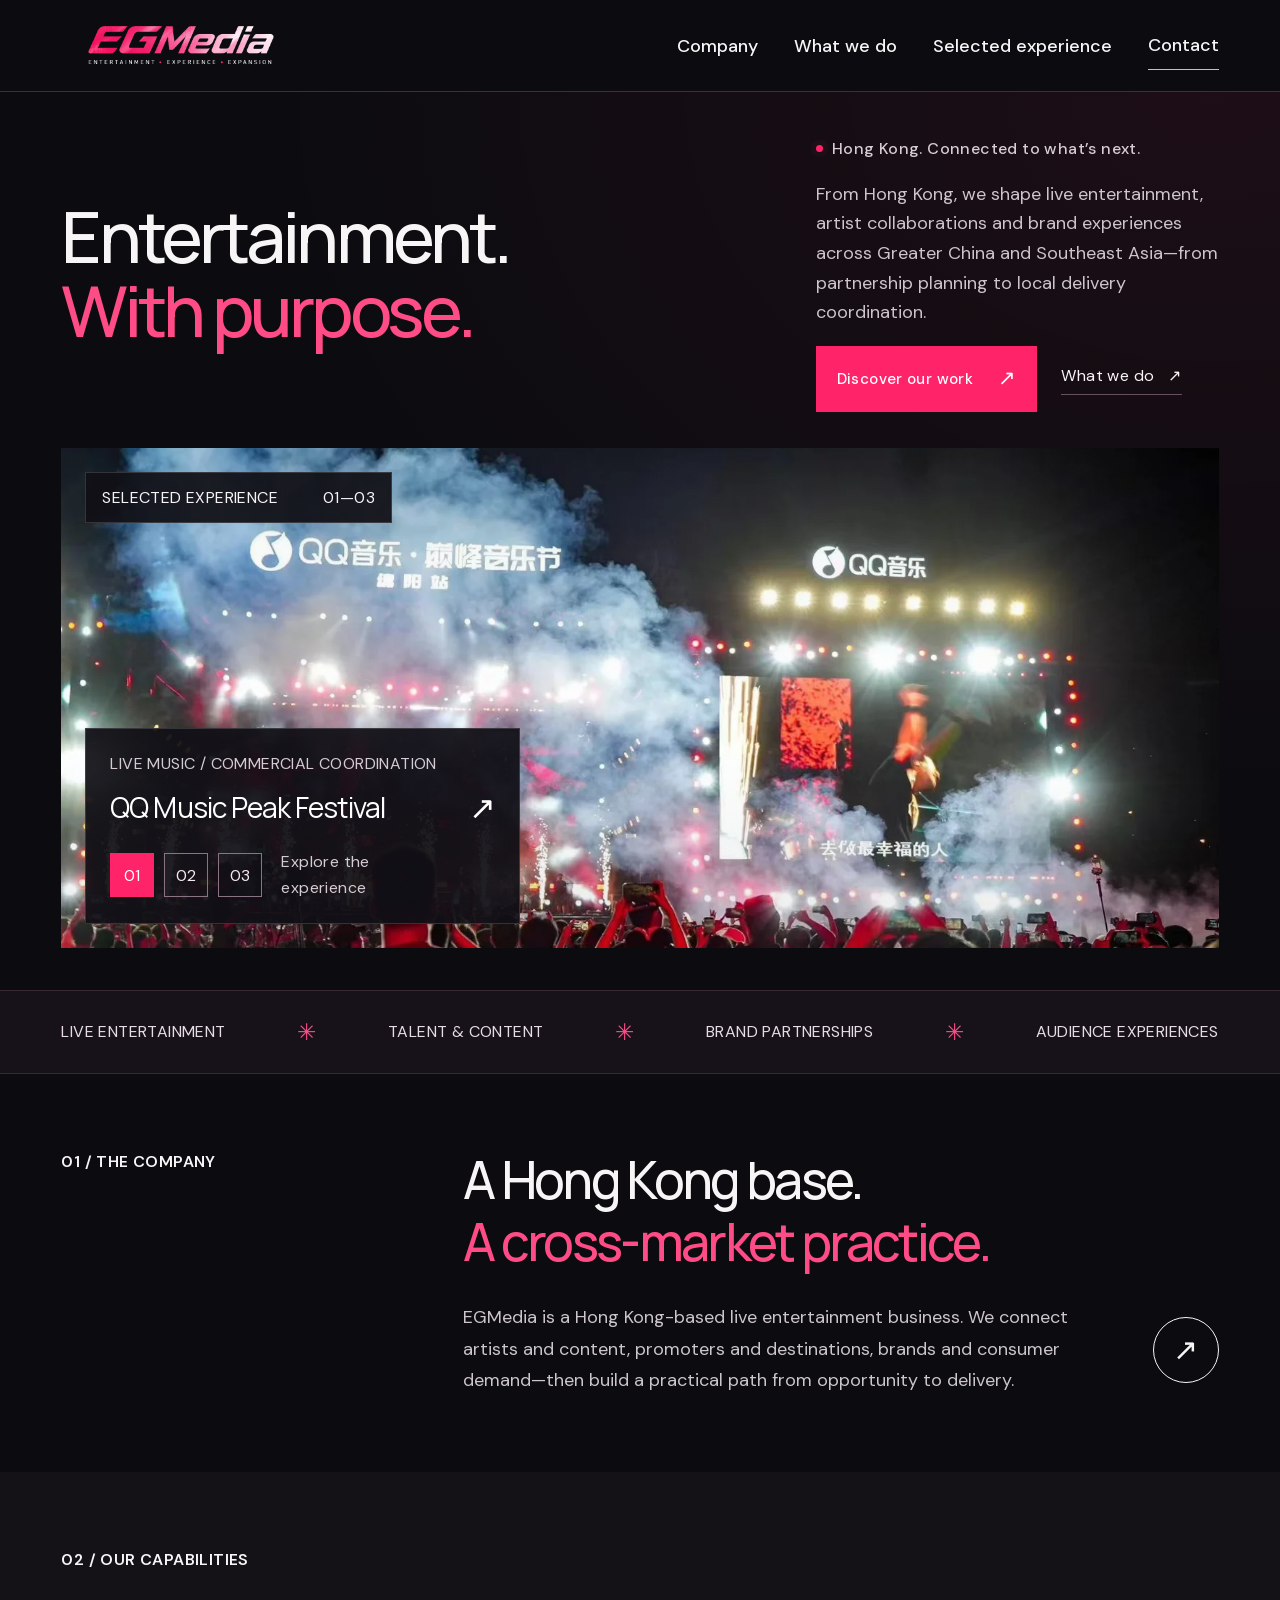
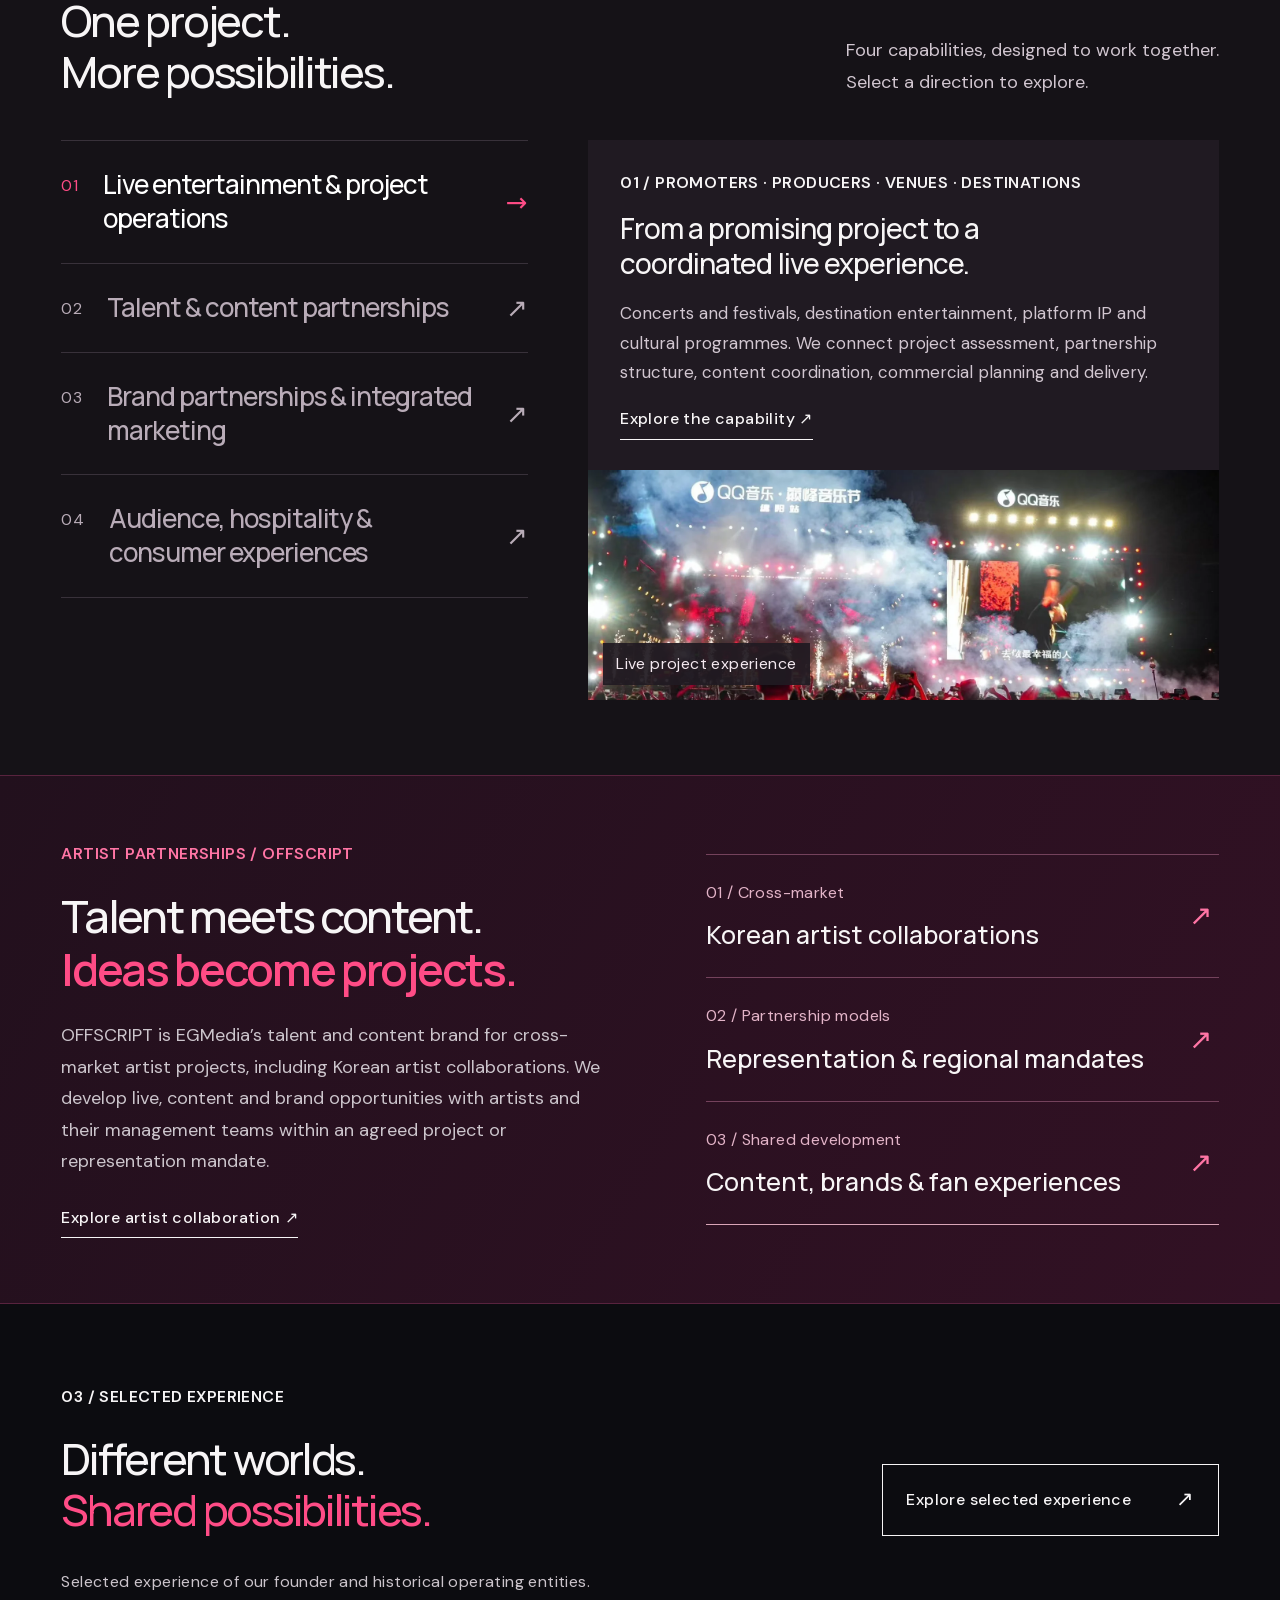
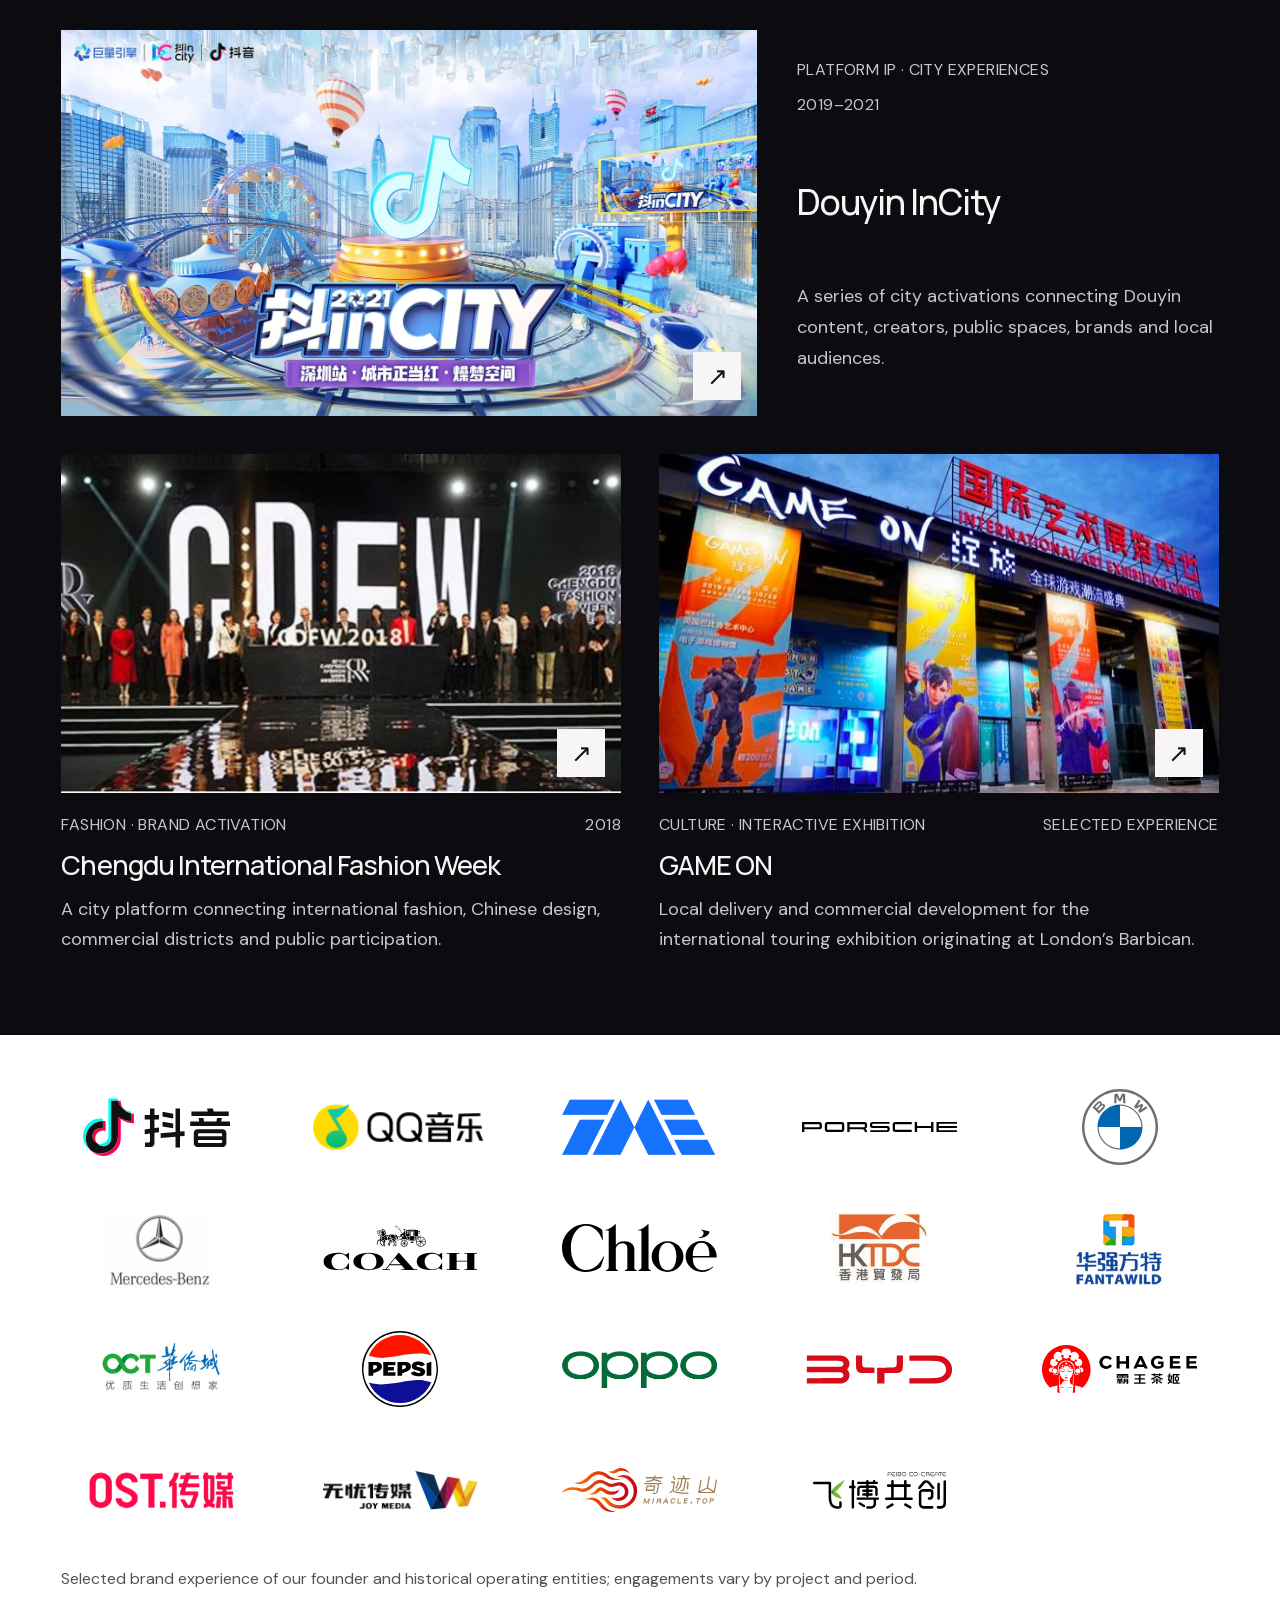
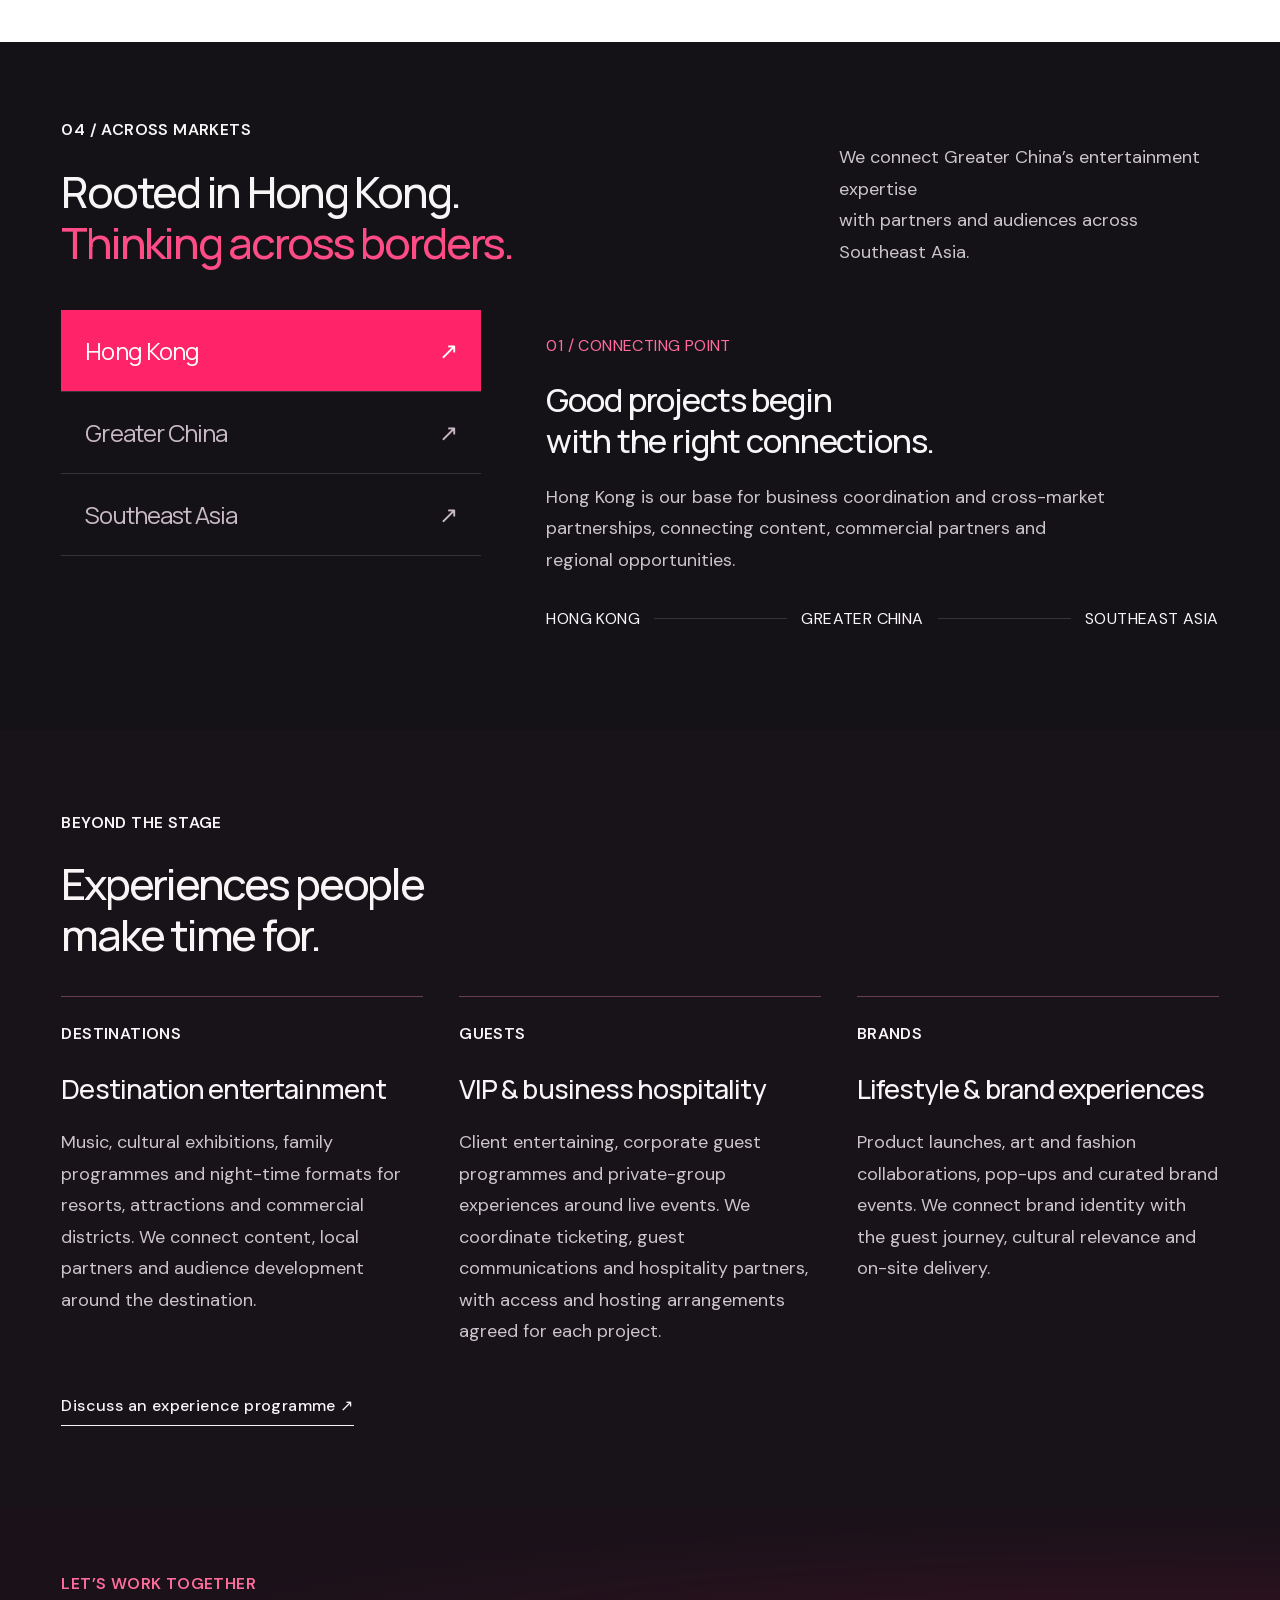
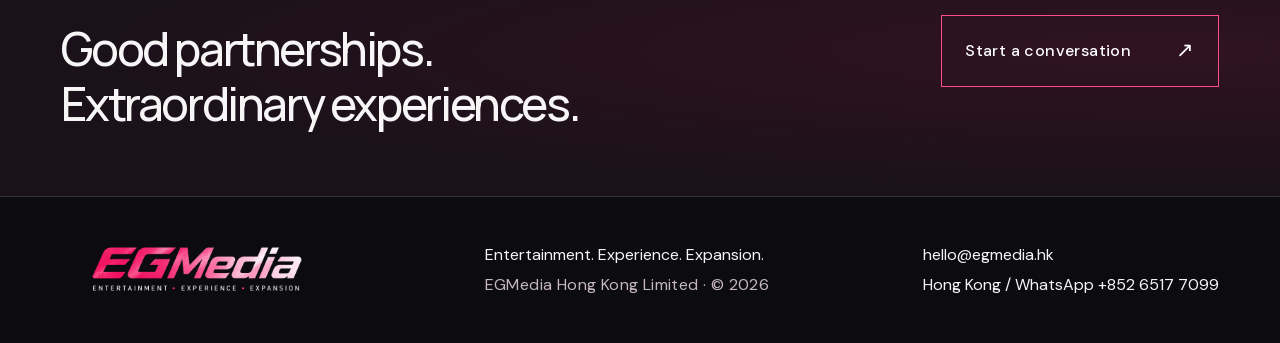
==== commit d43f465e: "Refine company positioning and fix public-facing site details" ====
--- a/index.html
+++ b/index.html
@@ -1,7 +1,7 @@
-<!doctype html><html lang="en"><head><meta charset="utf-8"><meta name="viewport" content="width=device-width,initial-scale=1"><title>Live entertainment. Lasting connections. | EGMedia</title><meta name="description" content="Hong Kong-based live entertainment, talent and brand partnerships connecting Greater China and Southeast Asia."><link rel="canonical" href="https://www.egmedia.hk/"><meta name="theme-color" content="#0c0c10"><meta property="og:title" content="Live entertainment. Lasting connections. | EGMedia"><meta property="og:description" content="Hong Kong-based live entertainment, talent and brand partnerships connecting Greater China and Southeast Asia."><meta property="og:type" content="website"><meta property="og:url" content="https://www.egmedia.hk/"><meta property="og:image" content="https://www.egmedia.hk/assets/2026/qq-music.webp"><link rel="icon" href="/assets/2026/egmedia-logo-approved-color.png" type="image/png"><link rel="stylesheet" href="/site.css"><script src="/site.js" defer></script><script src="/interactions.js" defer></script></head><body><a class="skip-link" href="#main">Skip to content</a><header class="site-header"><a class="wordmark" href="/" aria-label="EGMedia home"><img src="/assets/2026/egmedia-logo-approved-color.png" alt="EGMedia"></a><button class="menu-toggle" aria-expanded="false" aria-controls="main-nav">Menu <span>+</span></button><nav id="main-nav" aria-label="Main navigation"><a  href="/about.html">Company</a><a  href="/services.html">What we do</a><a  href="/selected-works.html">Selected work</a><a  href="/contact.html">Contact</a></nav></header><main id="main"><section class="studio-hero"><div class="studio-hero-copy"><div class="status-label"><span></span> Hong Kong. Connected to what’s next.</div><h1>Entertainment.<br><em>With purpose.</em></h1><p>We connect live projects, talent and brands with audiences across Greater China and Southeast Asia.</p><div class="hero-actions"><a class="button solid" href="/selected-works.html">Discover our work <span>↗</span></a><a class="quiet-link" href="/services.html">What we do <span>↓</span></a></div><div class="hero-signature"><span>Entertainment.</span><span>Experience.</span><span>Expansion.</span></div></div><div class="hero-stage"><div class="hero-slide active" data-slide="0"><img class="" src="/assets/2026/qq-music.webp" alt="QQ Music Peak Festival — founder and historical project experience" loading="eager" decoding="async" fetchpriority="high"></div><div class="hero-slide" data-slide="1"><img class="" src="/assets/2026/fashion-week.webp" alt="2018 Chengdu International Fashion Week — founder and historical project experience" loading="lazy" decoding="async"></div><div class="hero-slide" data-slide="2"><img class="" src="/assets/2026/art-exhibition.webp" alt="Cultural Treasures Exhibition — founder and historical project experience" loading="lazy" decoding="async"></div><div class="photo-index">SELECTED EXPERIENCE <span>01—03</span></div><div class="photo-caption"><span class="photo-category">LIVE MUSIC / COMMERCIAL COORDINATION</span><a class="photo-title" href="/cases/qq-music-festival.html">QQ Music Peak Festival <span>↗</span></a><div class="slide-controls" aria-label="Select featured project"><button class="active" data-select-slide="0" aria-label="Show QQ Music Peak Festival" aria-pressed="true">01</button><button data-select-slide="1" aria-label="Show Chengdu Fashion Week" aria-pressed="false">02</button><button data-select-slide="2" aria-label="Show Cultural Treasures Exhibition" aria-pressed="false">03</button><span class="slide-hint">Explore the experience</span></div></div><div class="hero-side-label">CULTURE × COMMERCE × CONNECTION</div></div></section>
+<!doctype html><html lang="en"><head><meta charset="utf-8"><meta name="viewport" content="width=device-width,initial-scale=1"><title>Live entertainment. Lasting connections. | EGMedia</title><meta name="description" content="Hong Kong-based live entertainment, talent and brand partnerships connecting Greater China and Southeast Asia."><link rel="canonical" href="https://www.egmedia.hk/"><meta name="theme-color" content="#0c0c10"><meta property="og:title" content="Live entertainment. Lasting connections. | EGMedia"><meta property="og:description" content="Hong Kong-based live entertainment, talent and brand partnerships connecting Greater China and Southeast Asia."><meta property="og:type" content="website"><meta property="og:url" content="https://www.egmedia.hk/"><meta property="og:image" content="https://www.egmedia.hk/assets/2026/qq-music.webp"><link rel="icon" href="/assets/2026/favicon.svg" type="image/svg+xml"><link rel="icon" href="/assets/2026/favicon-32.png" type="image/png" sizes="32x32"><link rel="apple-touch-icon" href="/assets/2026/apple-touch-icon.png" sizes="180x180"><link rel="stylesheet" href="/site.css"><script src="/site.js" defer></script><script src="/interactions.js" defer></script></head><body><a class="skip-link" href="#main">Skip to content</a><header class="site-header"><a class="wordmark" href="/" aria-label="EGMedia home"><img src="/assets/2026/egmedia-logo-approved-color.png" alt="EGMedia"></a><button class="menu-toggle" aria-expanded="false" aria-controls="main-nav">Menu <span>+</span></button><nav id="main-nav" aria-label="Main navigation"><a  href="/about.html">Company</a><a  href="/services.html">What we do</a><a  href="/selected-works.html">Selected experience</a><a  href="/contact.html">Contact</a></nav></header><main id="main"><section class="studio-hero"><div class="studio-hero-copy"><div class="status-label"><span></span> Hong Kong. Connected to what’s next.</div><h1>Entertainment.<br><em>With purpose.</em></h1><p>From Hong Kong, we shape live entertainment, artist collaborations and brand experiences across Greater China and Southeast Asia—from partnership planning to local delivery coordination.</p><div class="hero-actions"><a class="button solid" href="/selected-works.html">Discover our work <span>↗</span></a><a class="quiet-link" href="/services.html">What we do <span>↗</span></a></div><div class="hero-signature"><span>Entertainment.</span><span>Experience.</span><span>Expansion.</span></div></div><div class="hero-stage"><div class="hero-slide active" data-slide="0"><img class="" src="/assets/2026/qq-music.webp" alt="QQ Music Peak Festival — founder and historical project experience" loading="eager" decoding="async" fetchpriority="high"></div><div class="hero-slide" data-slide="1"><img class="" src="/assets/2026/fashion-week.webp" alt="2018 Chengdu International Fashion Week — founder and historical project experience" loading="lazy" decoding="async"></div><div class="hero-slide" data-slide="2"><img class="" src="/assets/2026/art-exhibition.webp" alt="Cultural Treasures Exhibition — founder and historical project experience" loading="lazy" decoding="async"></div><div class="photo-index">SELECTED EXPERIENCE <span>01—03</span></div><div class="photo-caption"><span class="photo-category">LIVE MUSIC / COMMERCIAL COORDINATION</span><a class="photo-title" href="/cases/qq-music-festival.html">QQ Music Peak Festival <span>↗</span></a><div class="slide-controls" aria-label="Select featured project"><button class="active" data-select-slide="0" aria-label="Show QQ Music Peak Festival" aria-pressed="true">01</button><button data-select-slide="1" aria-label="Show Chengdu Fashion Week" aria-pressed="false">02</button><button data-select-slide="2" aria-label="Show Cultural Treasures Exhibition" aria-pressed="false">03</button><span class="slide-hint">Explore the experience</span></div></div><div class="hero-side-label">CULTURE × COMMERCE × CONNECTION</div></div></section>
 <div class="capability-ribbon"><span>LIVE ENTERTAINMENT</span><i>✳</i><span>TALENT & CONTENT</span><i>✳</i><span>BRAND PARTNERSHIPS</span><i>✳</i><span>AUDIENCE EXPERIENCES</span></div>
 <section class="company-editorial reveal" id="about"><div class="editorial-index"><span class="eyebrow">01 / The company</span></div><div class="editorial-copy"><h2>A Hong Kong base.<br><em>A cross-market practice.</em></h2><div class="editorial-bottom"><p>EGMedia is a Hong Kong-based live entertainment business. We connect artists and content, promoters and destinations, brands and consumer demand—then build a practical path from opportunity to delivery.</p><a class="circle-link" href="/about.html" aria-label="Meet EGMedia">↗</a></div></div></section>
-<section class="capability-section reveal" id="services"><div class="section-heading"><div><span class="eyebrow">02 / Our capabilities</span><h2>One project.<br>More possibilities.</h2></div><p>Four capabilities, designed to work together.<br>Select a direction to explore.</p></div><div class="capability-explorer"><div class="capability-tabs" role="tablist" aria-label="Explore capabilities"><button id="cap-tab-0" role="tab" aria-controls="cap-panel-0" aria-selected="true" tabindex="0" data-cap="0" class="active"><span>01</span><strong>Live entertainment & project operations</strong><i>↗</i></button><button id="cap-tab-1" role="tab" aria-controls="cap-panel-1" aria-selected="false" tabindex="-1" data-cap="1" class=""><span>02</span><strong>Talent & content partnerships</strong><i>↗</i></button><button id="cap-tab-2" role="tab" aria-controls="cap-panel-2" aria-selected="false" tabindex="-1" data-cap="2" class=""><span>03</span><strong>Brand partnerships & integrated marketing</strong><i>↗</i></button><button id="cap-tab-3" role="tab" aria-controls="cap-panel-3" aria-selected="false" tabindex="-1" data-cap="3" class=""><span>04</span><strong>Audience, hospitality & consumer experiences</strong><i>↗</i></button></div><div class="capability-panels"><article id="cap-panel-0" role="tabpanel" aria-labelledby="cap-tab-0" class="cap-panel active" ><div class="cap-panel-copy"><span class="eyebrow">01 / Promoters · Producers · Venues · Destinations</span><h3>From a promising project to a coordinated live experience.</h3><p>Concerts and festivals, destination entertainment, platform IP and cultural programmes. We connect project assessment, partnership structure, content coordination, commercial planning and delivery.</p><a class="text-link" href="/services.html#service-01">Explore the capability ↗</a></div><figure><img class="" src="/assets/2026/qq-music.webp" alt="Live music project experience" loading="lazy" decoding="async"><figcaption>Live project experience</figcaption></figure></article><article id="cap-panel-1" role="tabpanel" aria-labelledby="cap-tab-1" class="cap-panel " hidden><div class="cap-panel-copy"><span class="eyebrow">02 / Artists · Management teams · Content owners</span><h3>The right talent, content and market connection.</h3><p>Artist and management-team collaboration across markets, including Korean talent projects, representation mandates, live appearances, content co-creation and brand partnerships. OFFSCRIPT is our talent and content brand, connecting these opportunities with fan experiences.</p><a class="text-link" href="/services.html#service-02">Explore the capability ↗</a></div><figure><img class="" src="/assets/2026/zhang-an.webp" alt="Zhang An — project music specialist" loading="lazy" decoding="async"><figcaption>Project expertise / Zhang An</figcaption></figure></article><article id="cap-panel-2" role="tabpanel" aria-labelledby="cap-tab-2" class="cap-panel " hidden><div class="cap-panel-copy"><span class="eyebrow">03 / Brands · Platforms · Commercial partners</span><h3>Make cultural participation commercially meaningful.</h3><p>Brand strategy, sponsorship, event marketing and creative experiences. We shape partnerships around business objectives, audiences and the live environment, with support for regional market entry.</p><a class="text-link" href="/services.html#service-03">Explore the capability ↗</a></div><figure><img class="" src="/assets/2026/fashion-week.webp" alt="Fashion and brand activation experience" loading="lazy" decoding="async"><figcaption>Fashion & commercial activation</figcaption></figure></article><article id="cap-panel-3" role="tabpanel" aria-labelledby="cap-tab-3" class="cap-panel " hidden><div class="cap-panel-copy"><span class="eyebrow">04 / Promoters · Brands · Hospitality partners</span><h3>Extend the value of being there.</h3><p>Ticket-sales growth and channel coordination, VIP experiences, business hospitality, merchandise and co-branded products. Audience insights inform the next experience and the next project.</p><a class="text-link" href="/services.html#service-04">Explore the capability ↗</a></div><figure><img class="" src="/assets/2026/flower-field.webp" alt="Festival and audience experience" loading="lazy" decoding="async"><figcaption>Festival & audience experience</figcaption></figure></article></div></div></section>
-<section class="talent-feature"><div><span class="eyebrow">Artist partnerships / OFFSCRIPT</span><h2>Talent meets content.<br><em>Ideas become projects.</em></h2><p>We work with artists and their teams to shape collaboration across live entertainment, content and brands—with Greater China and Southeast Asia as key markets.</p><a class="text-link" href="/services.html#talent-collaborations">Explore artist collaboration ↗</a></div><div class="talent-feature-links"><a href="/services.html#korean-talent"><span>01 / Cross-market</span><strong>Korean artist collaborations</strong><i>↗</i></a><a href="/services.html#representation-models"><span>02 / Partnership models</span><strong>Representation & regional mandates</strong><i>↗</i></a><a href="/services.html#content-co-creation"><span>03 / Shared development</span><strong>Content, brands & fan experiences</strong><i>↗</i></a></div></section>
-<section class="section work-section reveal"><div class="section-heading"><div><span class="eyebrow">03 / Selected work</span><h2>Different worlds.<br><em>Shared possibilities.</em></h2></div><a class="button" href="/selected-works.html">All selected work <span>↗</span></a></div><p class="portfolio-note">Selected experience of our founder and historical operating entities.</p><div class="featured-work-grid"><a class="work-card" href="/cases/douyin-in-city.html"><div class="work-image"><img class="" src="/assets/2026/douyin-city.webp" alt="Douyin InCity — project image" loading="lazy" decoding="async"><span class="round-arrow" aria-hidden="true">↗</span></div><div class="card-meta"><span>Platform IP · City experiences</span><span>2019–2021</span></div><h3>Douyin InCity</h3><p>A series of city activations connecting Douyin content, creators, public spaces, brands and local audiences.</p></a><a class="work-card" href="/cases/chengdu-fashion-week.html"><div class="work-image"><img class="" src="/assets/2026/fashion-week.webp" alt="Chengdu International Fashion Week — project image" loading="lazy" decoding="async"><span class="round-arrow" aria-hidden="true">↗</span></div><div class="card-meta"><span>Fashion · Brand activation</span><span>2018</span></div><h3>Chengdu International Fashion Week</h3><p>A city platform connecting international fashion, Chinese design, commercial districts and public participation.</p></a><a class="work-card" href="/cases/game-on.html"><div class="work-image"><img class="" src="/assets/2026/game-on.webp" alt="GAME ON — project image" loading="lazy" decoding="async"><span class="round-arrow" aria-hidden="true">↗</span></div><div class="card-meta"><span>Culture · Interactive exhibition</span><span>Selected experience</span></div><h3>GAME ON</h3><p>Local delivery and commercial development for the international touring exhibition originating at London’s Barbican.</p></a></div></section>
-<section class="section client-wall" id="clients"><div class="client-grid"><div class="client-mark client-douyin"><img src="/assets/clients/douyin.svg" alt="Douyin" loading="lazy" decoding="async"></div><div class="client-mark client-qq-music"><img src="/assets/clients/qq-music-cn.png" alt="QQ Music" loading="lazy" decoding="async"></div><div class="client-mark client-tme"><img src="/assets/clients/tme.png" alt="Tencent Music Entertainment" loading="lazy" decoding="async"></div><div class="client-mark client-porsche"><img src="/assets/clients/porsche.svg" alt="Porsche" loading="lazy" decoding="async"></div><div class="client-mark client-bmw"><img src="/assets/clients/bmw.svg" alt="BMW" loading="lazy" decoding="async"></div><div class="client-mark client-mercedes"><img src="/assets/clients/mercedes.png" alt="Mercedes-Benz" loading="lazy" decoding="async"></div><div class="client-mark client-coach"><img src="/assets/clients/coach.svg" alt="COACH" loading="lazy" decoding="async"></div><div class="client-mark client-chloe"><img src="/assets/clients/chloe.svg" alt="Chloé" loading="lazy" decoding="async"></div><div class="client-mark client-hktdc"><img src="/assets/clients/hktdc.png" alt="Hong Kong Trade Development Council" loading="lazy" decoding="async"></div><div class="client-mark client-fantawild"><img src="/assets/clients/fantawild.jpg" alt="Fantawild" loading="lazy" decoding="async"></div><div class="client-mark client-oct"><img src="/assets/clients/oct.jpg" alt="OCT · 华侨城" loading="lazy" decoding="async"></div><div class="client-mark client-pepsi"><img src="/assets/clients/pepsi.svg" alt="Pepsi" loading="lazy" decoding="async"></div><div class="client-mark client-oppo"><img src="/assets/clients/oppo.png" alt="OPPO" loading="lazy" decoding="async"></div><div class="client-mark client-byd"><img src="/assets/clients/byd-positive.svg" alt="BYD" loading="lazy" decoding="async"></div><div class="client-mark client-chagee"><img src="/assets/clients/chagee-cn.svg" alt="CHAGEE" loading="lazy" decoding="async"></div><div class="client-mark client-ost"><img src="/assets/clients/ost.png" alt="OST Media" loading="lazy" decoding="async"></div><div class="client-mark client-wuyou"><img src="/assets/clients/wuyou.png" alt="Wuyou Media" loading="lazy" decoding="async"></div><div class="client-mark client-miracle"><img src="/assets/clients/miracle.svg" alt="奇迹山 · Miracle" loading="lazy" decoding="async"></div><div class="client-mark client-feibo"><img src="/assets/clients/feibo.svg" alt="飞博共创 · Feibo" loading="lazy" decoding="async"></div></div></section><section class="regional-section reveal" id="markets"><div class="section-heading"><div><span class="eyebrow">04 / Across markets</span><h2>Rooted in Hong Kong.<br><em>Thinking across borders.</em></h2></div><p>Connecting China’s entertainment depth<br>with Southeast Asia’s opportunities.</p></div><div class="regional-board"><div class="region-selector" role="tablist" aria-label="Explore regional focus"><button role="tab" aria-selected="true" aria-controls="region-panel" class="active" data-region="0">Hong Kong <span>↗</span></button><button role="tab" aria-selected="false" aria-controls="region-panel" data-region="1">Greater China <span>↗</span></button><button role="tab" aria-selected="false" aria-controls="region-panel" data-region="2">Southeast Asia <span>↗</span></button></div><div class="region-panel" id="region-panel" role="tabpanel"><span class="region-label">01 / CONNECTING POINT</span><h3>Good projects begin<br>with the right connections.</h3><p>Hong Kong is our base for business coordination and cross-market partnerships, connecting content, commercial partners and regional opportunities.</p><div class="region-route"><span>HONG KONG</span><i></i><span>GREATER CHINA</span><i></i><span>SOUTHEAST ASIA</span></div></div></div></section><section class="section experience-programmes" id="experience-programmes"><span class="eyebrow">Beyond the stage</span><h2>Experiences people<br>make time for.</h2><div class="experience-grid"><article id="destination-entertainment"><span class="eyebrow">Destinations</span><h3>Destination entertainment</h3><p>Music, cultural exhibitions, family programmes and night-time formats for resorts, attractions and commercial districts. We connect content, local partners and audience development around the destination.</p></article><article id="business-hospitality"><span class="eyebrow">Guests</span><h3>VIP & business hospitality</h3><p>Premium guest journeys, private events and client experiences around live entertainment. Each programme brings together access, hosting and partner coordination within an agreed scope.</p></article><article id="lifestyle-experiences"><span class="eyebrow">Brands</span><h3>Lifestyle & brand experiences</h3><p>Product launches, art and fashion collaborations, pop-ups and curated brand events. We connect brand identity with the guest journey, cultural relevance and on-site delivery.</p></article></div><a class="text-link" href="/contact.html?interest=experiences">Discuss an experience programme ↗</a></section></main><section class="closing"><div><span class="eyebrow">Let’s work together</span><h2>Good partnerships.<br>Extraordinary experiences.</h2></div><a class="button" href="/contact.html">Start a conversation <span>↗</span></a></section><footer><a class="wordmark" href="/"><img src="/assets/2026/egmedia-logo-approved-color.png" alt="EGMedia"></a><div>Entertainment. Experience. Expansion.<br><small>EGMedia Hong Kong Limited · © 2026</small></div><div><a href="mailto:hello@egmedia.hk">hello@egmedia.hk</a><br><a href="https://wa.me/85265177099" target="_blank" rel="noopener noreferrer">Hong Kong / WhatsApp +852 6517 7099</a></div></footer></body></html>+<section class="capability-section reveal" id="services"><div class="section-heading"><div><span class="eyebrow">02 / Our capabilities</span><h2>One project.<br>More possibilities.</h2></div><p>Four capabilities, designed to work together.<br>Select a direction to explore.</p></div><div class="capability-explorer"><div class="capability-tabs" role="tablist" aria-label="Explore capabilities"><button id="cap-tab-0" role="tab" aria-controls="cap-panel-0" aria-selected="true" tabindex="0" data-cap="0" class="active"><span>01</span><strong>Live entertainment & project operations</strong><i>↗</i></button><button id="cap-tab-1" role="tab" aria-controls="cap-panel-1" aria-selected="false" tabindex="-1" data-cap="1" class=""><span>02</span><strong>Talent & content partnerships</strong><i>↗</i></button><button id="cap-tab-2" role="tab" aria-controls="cap-panel-2" aria-selected="false" tabindex="-1" data-cap="2" class=""><span>03</span><strong>Brand partnerships & integrated marketing</strong><i>↗</i></button><button id="cap-tab-3" role="tab" aria-controls="cap-panel-3" aria-selected="false" tabindex="-1" data-cap="3" class=""><span>04</span><strong>Audience, hospitality & consumer experiences</strong><i>↗</i></button></div><div class="capability-panels"><article id="cap-panel-0" role="tabpanel" aria-labelledby="cap-tab-0" class="cap-panel active" ><div class="cap-panel-copy"><span class="eyebrow">01 / Promoters · Producers · Venues · Destinations</span><h3>From a promising project to a coordinated live experience.</h3><p>Concerts and festivals, destination entertainment, platform IP and cultural programmes. We connect project assessment, partnership structure, content coordination, commercial planning and delivery.</p><a class="text-link" href="/services.html#service-01">Explore the capability ↗</a></div><figure><img class="" src="/assets/2026/qq-music.webp" alt="Live music project experience" loading="lazy" decoding="async"><figcaption>Live project experience</figcaption></figure></article><article id="cap-panel-1" role="tabpanel" aria-labelledby="cap-tab-1" class="cap-panel " hidden><div class="cap-panel-copy"><span class="eyebrow">02 / Artists · Management teams · Content owners</span><h3>The right talent, content and market connection.</h3><p>Artist and management-team collaboration across markets, including Korean talent projects, representation mandates, live appearances, content co-creation and brand partnerships. OFFSCRIPT is our talent and content brand, connecting these opportunities with fan experiences.</p><a class="text-link" href="/services.html#service-02">Explore the capability ↗</a></div><figure><img class="" src="/assets/2026/zhang-an.webp" alt="Zhang An — project music specialist" loading="lazy" decoding="async"><figcaption>Project expertise / Zhang An</figcaption></figure></article><article id="cap-panel-2" role="tabpanel" aria-labelledby="cap-tab-2" class="cap-panel " hidden><div class="cap-panel-copy"><span class="eyebrow">03 / Brands · Platforms · Commercial partners</span><h3>Make cultural participation commercially meaningful.</h3><p>Brand strategy, sponsorship, event marketing and creative experiences. We shape partnerships around business objectives, audiences and the live environment, with support for regional market entry.</p><a class="text-link" href="/services.html#service-03">Explore the capability ↗</a></div><figure><img class="" src="/assets/2026/fashion-week.webp" alt="Fashion and brand activation experience" loading="lazy" decoding="async"><figcaption>Fashion & commercial activation</figcaption></figure></article><article id="cap-panel-3" role="tabpanel" aria-labelledby="cap-tab-3" class="cap-panel " hidden><div class="cap-panel-copy"><span class="eyebrow">04 / Promoters · Brands · Hospitality partners</span><h3>Extend the value of being there.</h3><p>For corporate hosts, brands and private groups, we coordinate ticketing, guest communications and hospitality partners around live events. The brief defines the guest journey, hosting arrangements and delivery responsibilities. Audience development, merchandise and co-branded products extend engagement beyond the event.</p><a class="text-link" href="/services.html#service-04">Explore the capability ↗</a></div><figure><img class="" src="/assets/2026/flower-field.webp" alt="Festival and audience experience" loading="lazy" decoding="async"><figcaption>Festival & audience experience</figcaption></figure></article></div></div></section>
+<section class="talent-feature"><div><span class="eyebrow">Artist partnerships / OFFSCRIPT</span><h2>Talent meets content.<br><em>Ideas become projects.</em></h2><p>OFFSCRIPT is EGMedia’s talent and content brand for cross-market artist projects, including Korean artist collaborations. We develop live, content and brand opportunities with artists and their management teams within an agreed project or representation mandate.</p><a class="text-link" href="/services.html#talent-collaborations">Explore artist collaboration ↗</a></div><div class="talent-feature-links"><a href="/services.html#korean-talent"><span>01 / Cross-market</span><strong>Korean artist collaborations</strong><i>↗</i></a><a href="/services.html#representation-models"><span>02 / Partnership models</span><strong>Representation & regional mandates</strong><i>↗</i></a><a href="/services.html#content-co-creation"><span>03 / Shared development</span><strong>Content, brands & fan experiences</strong><i>↗</i></a></div></section>
+<section class="section work-section reveal"><div class="section-heading"><div><span class="eyebrow">03 / Selected experience</span><h2>Different worlds.<br><em>Shared possibilities.</em></h2></div><a class="button" href="/selected-works.html">Explore selected experience <span>↗</span></a></div><p class="portfolio-note">Selected experience of our founder and historical operating entities.</p><div class="featured-work-grid"><a class="work-card" href="/cases/douyin-in-city.html"><div class="work-image"><img class="" src="/assets/2026/douyin-city.webp" alt="Douyin InCity — project image" loading="lazy" decoding="async"><span class="round-arrow" aria-hidden="true">↗</span></div><div class="card-meta"><span>Platform IP · City experiences</span><span>2019–2021</span></div><h3>Douyin InCity</h3><p>A series of city activations connecting Douyin content, creators, public spaces, brands and local audiences.</p></a><a class="work-card" href="/cases/chengdu-fashion-week.html"><div class="work-image"><img class="" src="/assets/2026/fashion-week.webp" alt="Chengdu International Fashion Week — project image" loading="lazy" decoding="async"><span class="round-arrow" aria-hidden="true">↗</span></div><div class="card-meta"><span>Fashion · Brand activation</span><span>2018</span></div><h3>Chengdu International Fashion Week</h3><p>A city platform connecting international fashion, Chinese design, commercial districts and public participation.</p></a><a class="work-card" href="/cases/game-on.html"><div class="work-image"><img class="" src="/assets/2026/game-on.webp" alt="GAME ON — project image" loading="lazy" decoding="async"><span class="round-arrow" aria-hidden="true">↗</span></div><div class="card-meta"><span>Culture · Interactive exhibition</span><span>Selected experience</span></div><h3>GAME ON</h3><p>Local delivery and commercial development for the international touring exhibition originating at London’s Barbican.</p></a></div></section>
+<section class="section client-wall" id="clients"><div class="client-grid"><div class="client-mark client-douyin"><img src="/assets/clients/douyin.svg" alt="Douyin" loading="lazy" decoding="async"></div><div class="client-mark client-qq-music"><img src="/assets/clients/qq-music-cn.png" alt="QQ Music" loading="lazy" decoding="async"></div><div class="client-mark client-tme"><img src="/assets/clients/tme.png" alt="Tencent Music Entertainment" loading="lazy" decoding="async"></div><div class="client-mark client-porsche"><img src="/assets/clients/porsche.svg" alt="Porsche" loading="lazy" decoding="async"></div><div class="client-mark client-bmw"><img src="/assets/clients/bmw.svg" alt="BMW" loading="lazy" decoding="async"></div><div class="client-mark client-mercedes"><img src="/assets/clients/mercedes.png" alt="Mercedes-Benz" loading="lazy" decoding="async"></div><div class="client-mark client-coach"><img src="/assets/clients/coach.svg" alt="COACH" loading="lazy" decoding="async"></div><div class="client-mark client-chloe"><img src="/assets/clients/chloe.svg" alt="Chloé" loading="lazy" decoding="async"></div><div class="client-mark client-hktdc"><img src="/assets/clients/hktdc.png" alt="Hong Kong Trade Development Council" loading="lazy" decoding="async"></div><div class="client-mark client-fantawild"><img src="/assets/clients/fantawild.jpg" alt="Fantawild" loading="lazy" decoding="async"></div><div class="client-mark client-oct"><img src="/assets/clients/oct.jpg" alt="OCT · 华侨城" loading="lazy" decoding="async"></div><div class="client-mark client-pepsi"><img src="/assets/clients/pepsi.svg" alt="Pepsi" loading="lazy" decoding="async"></div><div class="client-mark client-oppo"><img src="/assets/clients/oppo.png" alt="OPPO" loading="lazy" decoding="async"></div><div class="client-mark client-byd"><img src="/assets/clients/byd-positive.svg" alt="BYD" loading="lazy" decoding="async"></div><div class="client-mark client-chagee"><img src="/assets/clients/chagee-cn.svg" alt="CHAGEE" loading="lazy" decoding="async"></div><div class="client-mark client-ost"><img src="/assets/clients/ost.png" alt="OST Media" loading="lazy" decoding="async"></div><div class="client-mark client-wuyou"><img src="/assets/clients/wuyou.png" alt="Wuyou Media" loading="lazy" decoding="async"></div><div class="client-mark client-miracle"><img src="/assets/clients/miracle.svg" alt="奇迹山 · Miracle" loading="lazy" decoding="async"></div><div class="client-mark client-feibo"><img src="/assets/clients/feibo.svg" alt="飞博共创 · Feibo" loading="lazy" decoding="async"></div></div><p class="client-attribution">Selected brand experience of our founder and historical operating entities; engagements vary by project and period.</p></section><section class="regional-section reveal" id="markets"><div class="section-heading"><div><span class="eyebrow">04 / Across markets</span><h2>Rooted in Hong Kong.<br><em>Thinking across borders.</em></h2></div><p>We connect Greater China’s entertainment expertise<br>with partners and audiences across Southeast Asia.</p></div><div class="regional-board"><div class="region-selector" role="tablist" aria-label="Explore regional focus"><button role="tab" aria-selected="true" aria-controls="region-panel" class="active" data-region="0">Hong Kong <span>↗</span></button><button role="tab" aria-selected="false" aria-controls="region-panel" data-region="1">Greater China <span>↗</span></button><button role="tab" aria-selected="false" aria-controls="region-panel" data-region="2">Southeast Asia <span>↗</span></button></div><div class="region-panel" id="region-panel" role="tabpanel"><span class="region-label">01 / CONNECTING POINT</span><h3>Good projects begin<br>with the right connections.</h3><p>Hong Kong is our base for business coordination and cross-market partnerships, connecting content, commercial partners and regional opportunities.</p><div class="region-route"><span>HONG KONG</span><i></i><span>GREATER CHINA</span><i></i><span>SOUTHEAST ASIA</span></div></div></div></section><section class="section experience-programmes" id="experience-programmes"><span class="eyebrow">Beyond the stage</span><h2>Experiences people<br>make time for.</h2><div class="experience-grid"><article id="destination-entertainment"><span class="eyebrow">Destinations</span><h3>Destination entertainment</h3><p>Music, cultural exhibitions, family programmes and night-time formats for resorts, attractions and commercial districts. We connect content, local partners and audience development around the destination.</p></article><article id="business-hospitality"><span class="eyebrow">Guests</span><h3>VIP & business hospitality</h3><p>Client entertaining, corporate guest programmes and private-group experiences around live events. We coordinate ticketing, guest communications and hospitality partners, with access and hosting arrangements agreed for each project.</p></article><article id="lifestyle-experiences"><span class="eyebrow">Brands</span><h3>Lifestyle & brand experiences</h3><p>Product launches, art and fashion collaborations, pop-ups and curated brand events. We connect brand identity with the guest journey, cultural relevance and on-site delivery.</p></article></div><a class="text-link" href="/contact.html?interest=experiences">Discuss an experience programme ↗</a></section></main><section class="closing"><div><span class="eyebrow">Let’s work together</span><h2>Good partnerships.<br>Extraordinary experiences.</h2></div><a class="button" href="/contact.html">Start a conversation <span>↗</span></a></section><footer><a class="wordmark" href="/"><img src="/assets/2026/egmedia-logo-approved-color.png" alt="EGMedia"></a><div>Entertainment. Experience. Expansion.<br><small>EGMedia Hong Kong Limited · © 2026</small></div><div><a href="mailto:hello@egmedia.hk">hello@egmedia.hk</a><br><a href="https://wa.me/85265177099" target="_blank" rel="noopener noreferrer">Hong Kong / WhatsApp +852 6517 7099</a></div></footer></body></html>
--- a/site.css
+++ b/site.css
@@ -401,3 +401,8 @@
 .client-wall{background:#fff;scroll-margin-top:110px;padding-top:50px;padding-bottom:50px}.client-grid{display:grid;grid-template-columns:repeat(5,minmax(0,1fr));gap:36px 42px;align-items:center;margin:0}.client-mark{display:flex;align-items:center;justify-content:center;min-width:0;height:85px;background:none;border:0;box-shadow:none;padding:0}.client-mark img{display:block;width:100%;height:100%;max-width:155px;max-height:60px;object-fit:contain;filter:none;opacity:1;mix-blend-mode:normal}.client-mark.client-bmw img,.client-mark.client-pepsi img{max-width:76px;max-height:76px}.client-mark.client-mercedes img{max-width:125px;max-height:80px}.client-mark.client-hktdc img,.client-mark.client-fantawild img{max-width:105px;max-height:70px}.client-mark.client-fantawild img{transform:scale(1.55)}.client-mark.client-qq-music img{max-width:175px;max-height:60px}.client-mark.client-futian-industry img{max-width:180px;max-height:70px}
 @media(max-width:1100px){.client-grid{grid-template-columns:repeat(4,minmax(0,1fr));gap:32px 30px}}
 @media(max-width:700px){.client-grid{grid-template-columns:repeat(3,minmax(0,1fr));gap:26px 22px}.client-mark{height:65px}.client-mark img{max-width:115px;max-height:45px}.client-mark.client-bmw img,.client-mark.client-pepsi img{max-width:55px;max-height:55px}.client-mark.client-mercedes img,.client-mark.client-hktdc img,.client-mark.client-fantawild img{max-width:80px;max-height:55px}.client-mark.client-fantawild img{transform:scale(1.3)}.client-mark.client-qq-music img{max-width:125px;max-height:45px}.client-wall{padding-top:35px;padding-bottom:35px}}
+.work-section .portfolio-note{font-size:16px;line-height:1.7}
+.edition-grid{grid-template-columns:repeat(3,minmax(0,1fr))}.edition-grid article{min-width:0}.edition-grid video{display:block;width:100%;max-width:100%;height:auto}
+@media(max-width:900px){.edition-grid{grid-template-columns:repeat(2,minmax(0,1fr))}}
+@media(max-width:700px){.edition-grid{grid-template-columns:minmax(0,1fr)}}
+.client-attribution{font-size:16px;line-height:1.7;color:#56505a;max-width:960px;margin:32px 0 0}
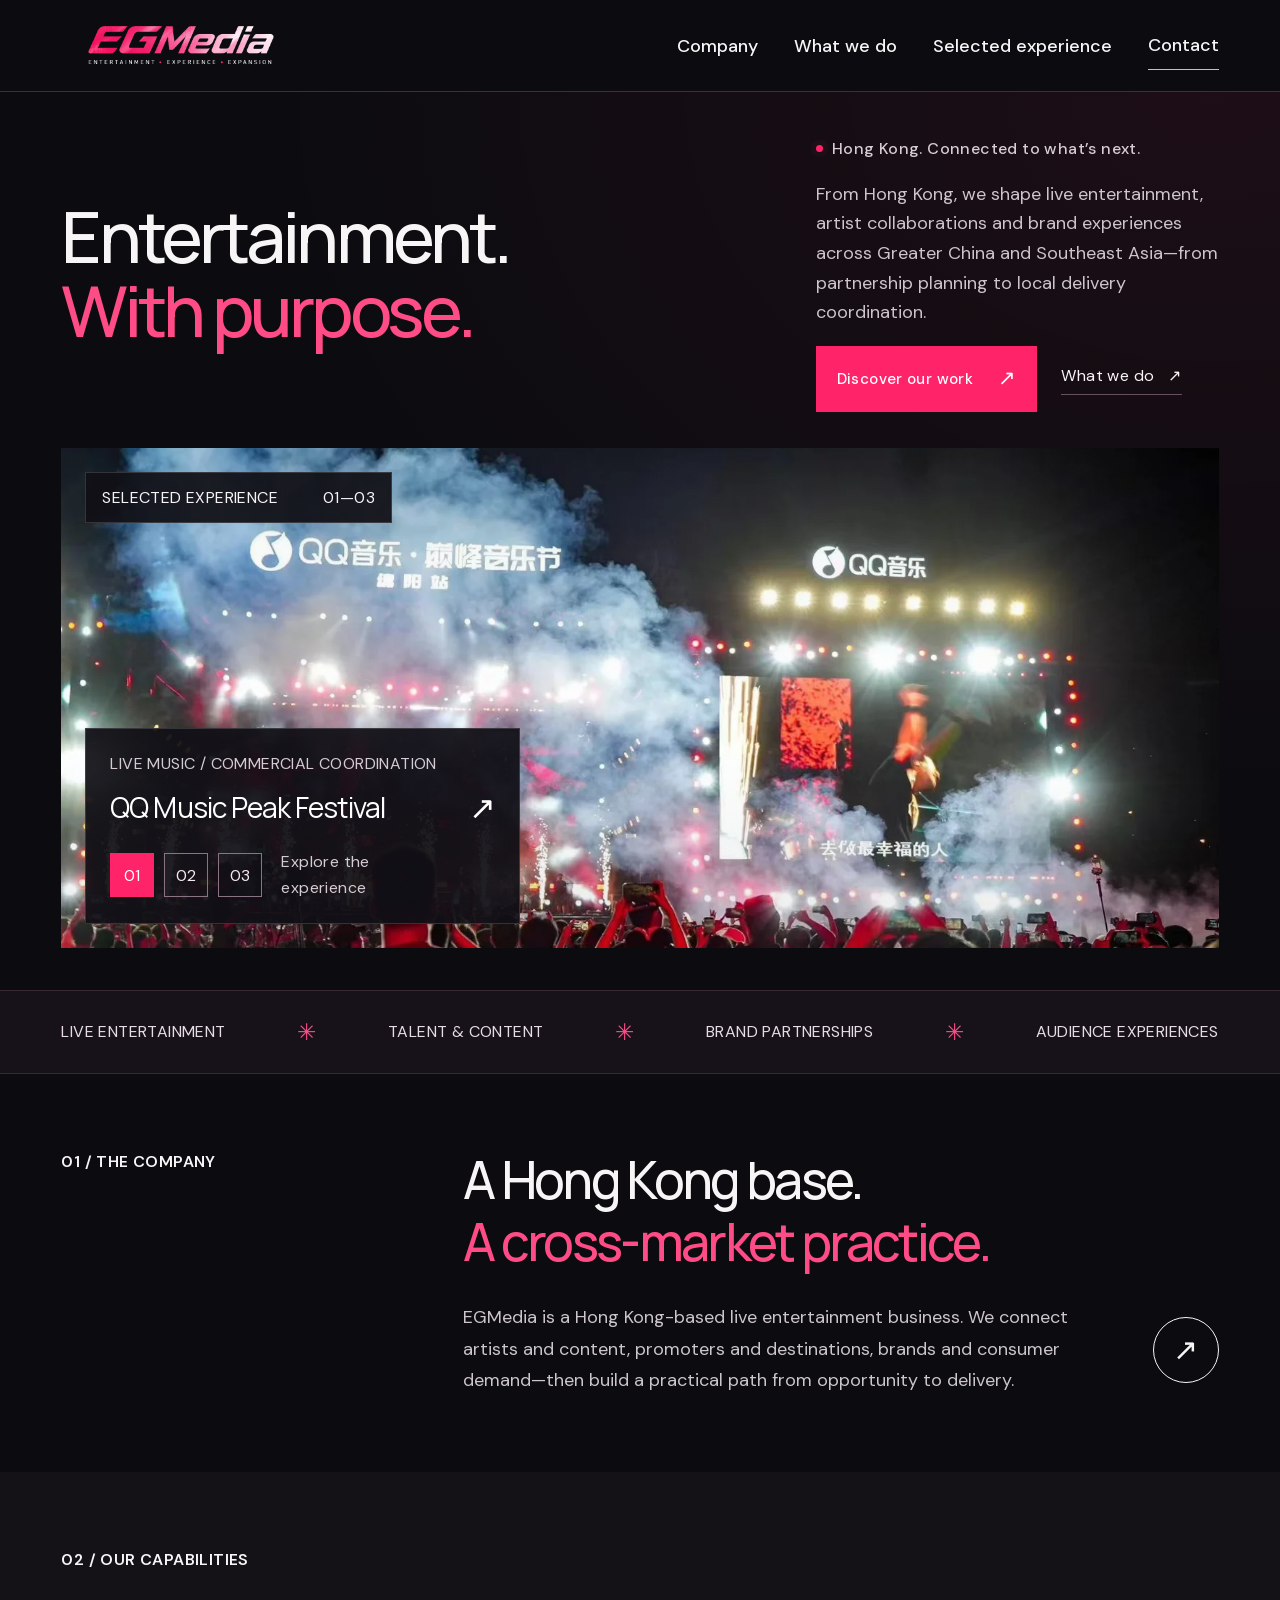
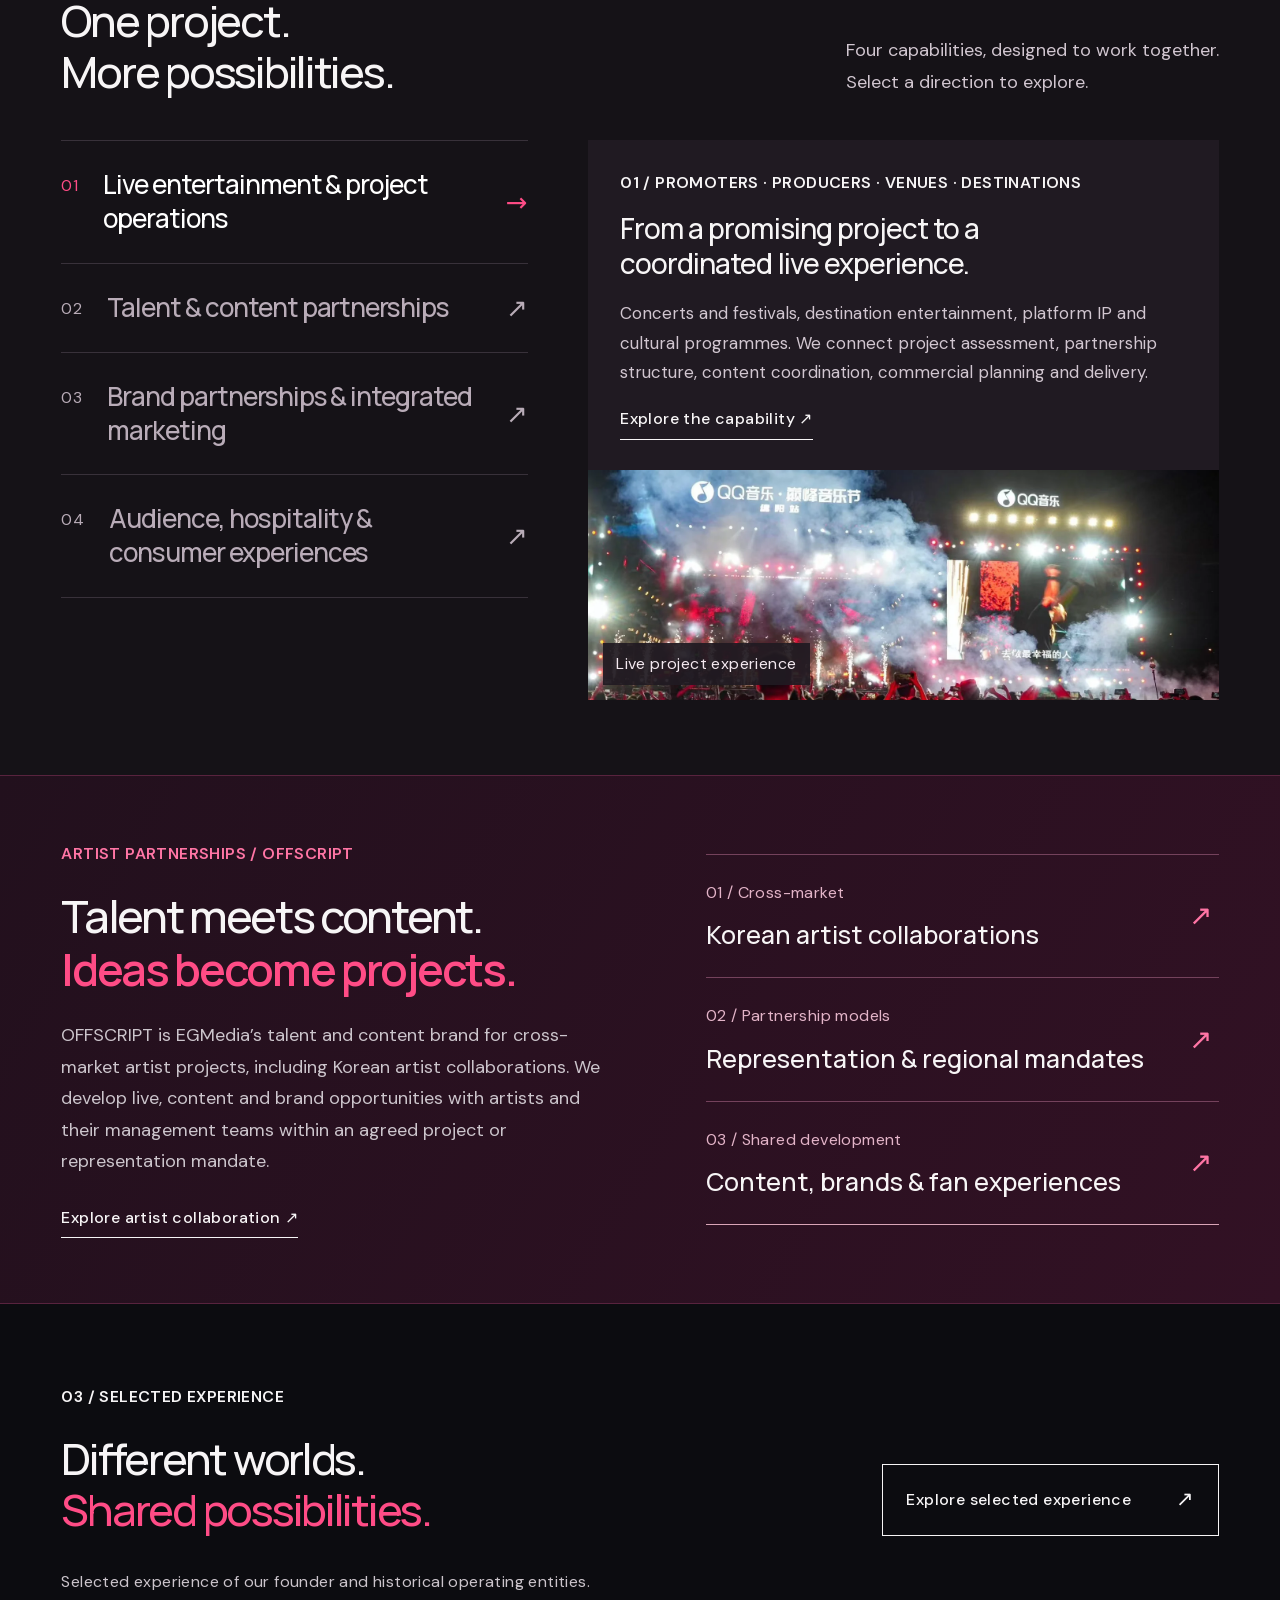
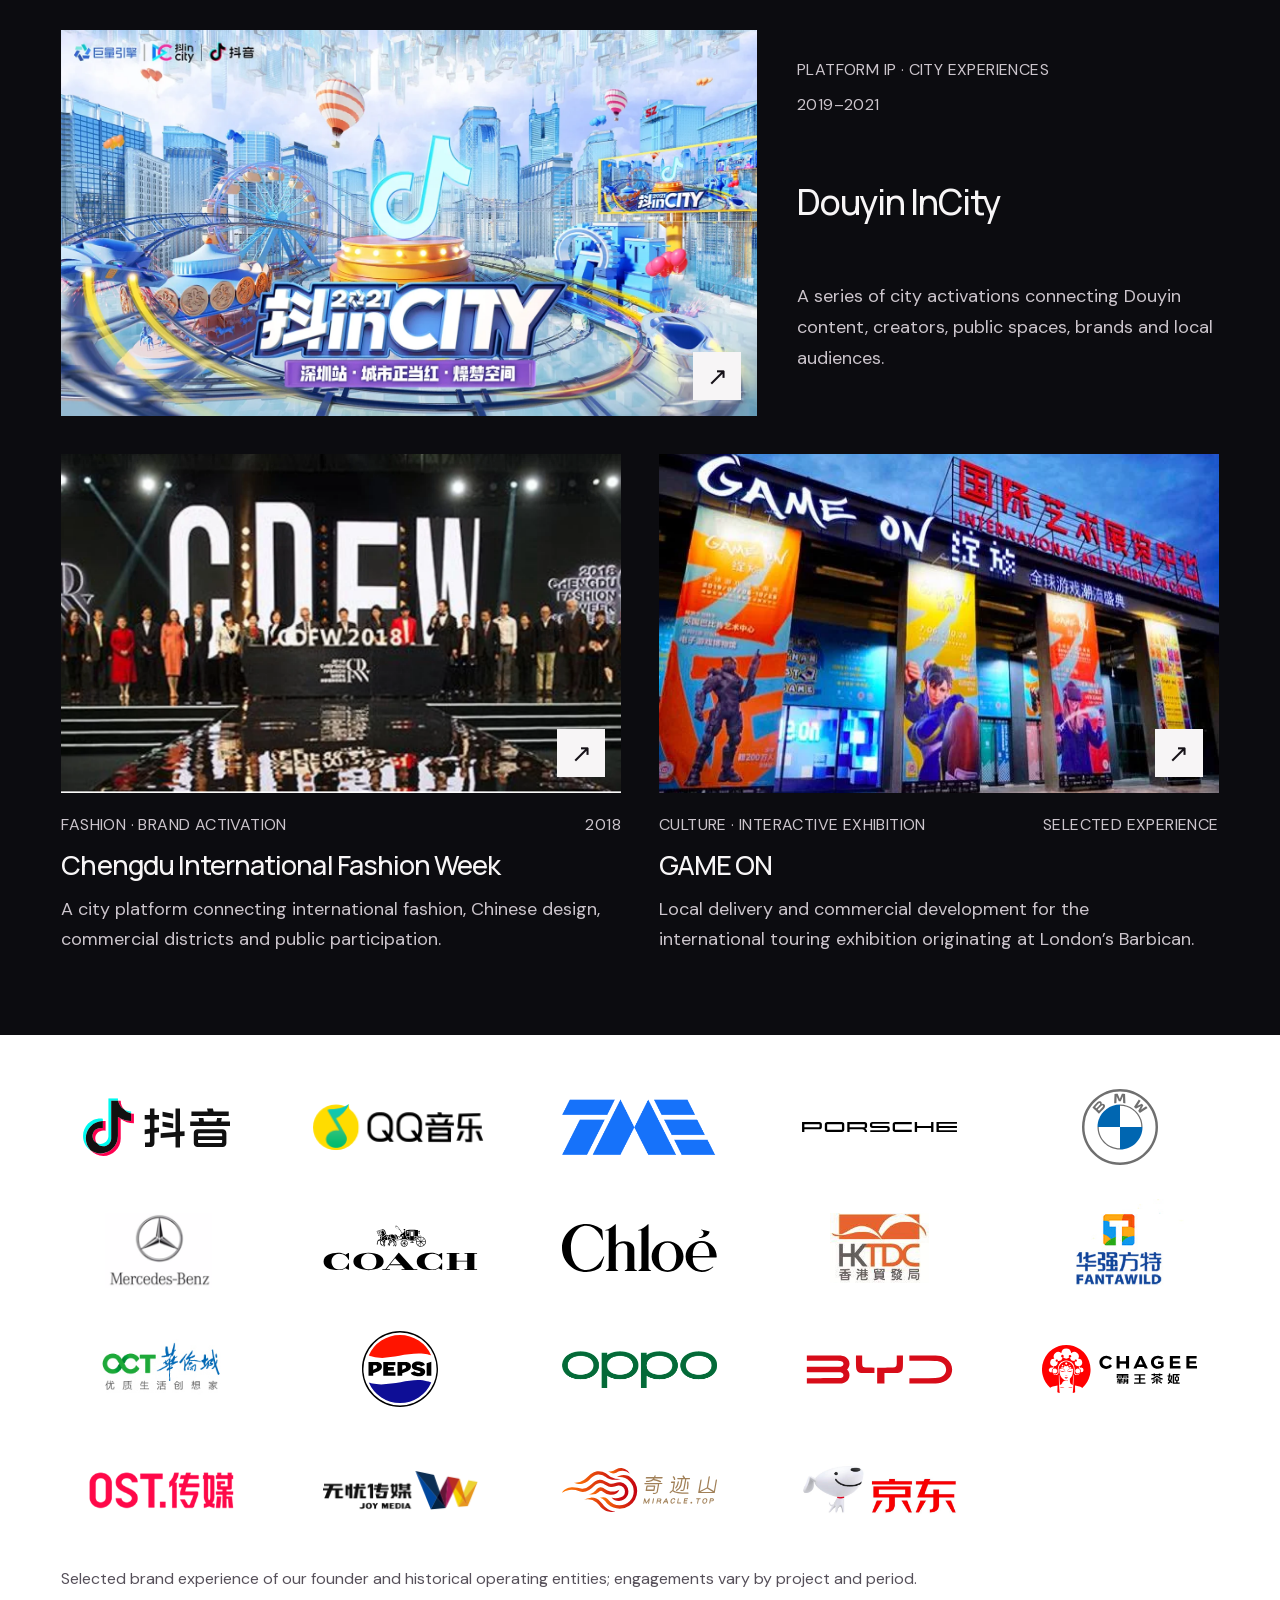
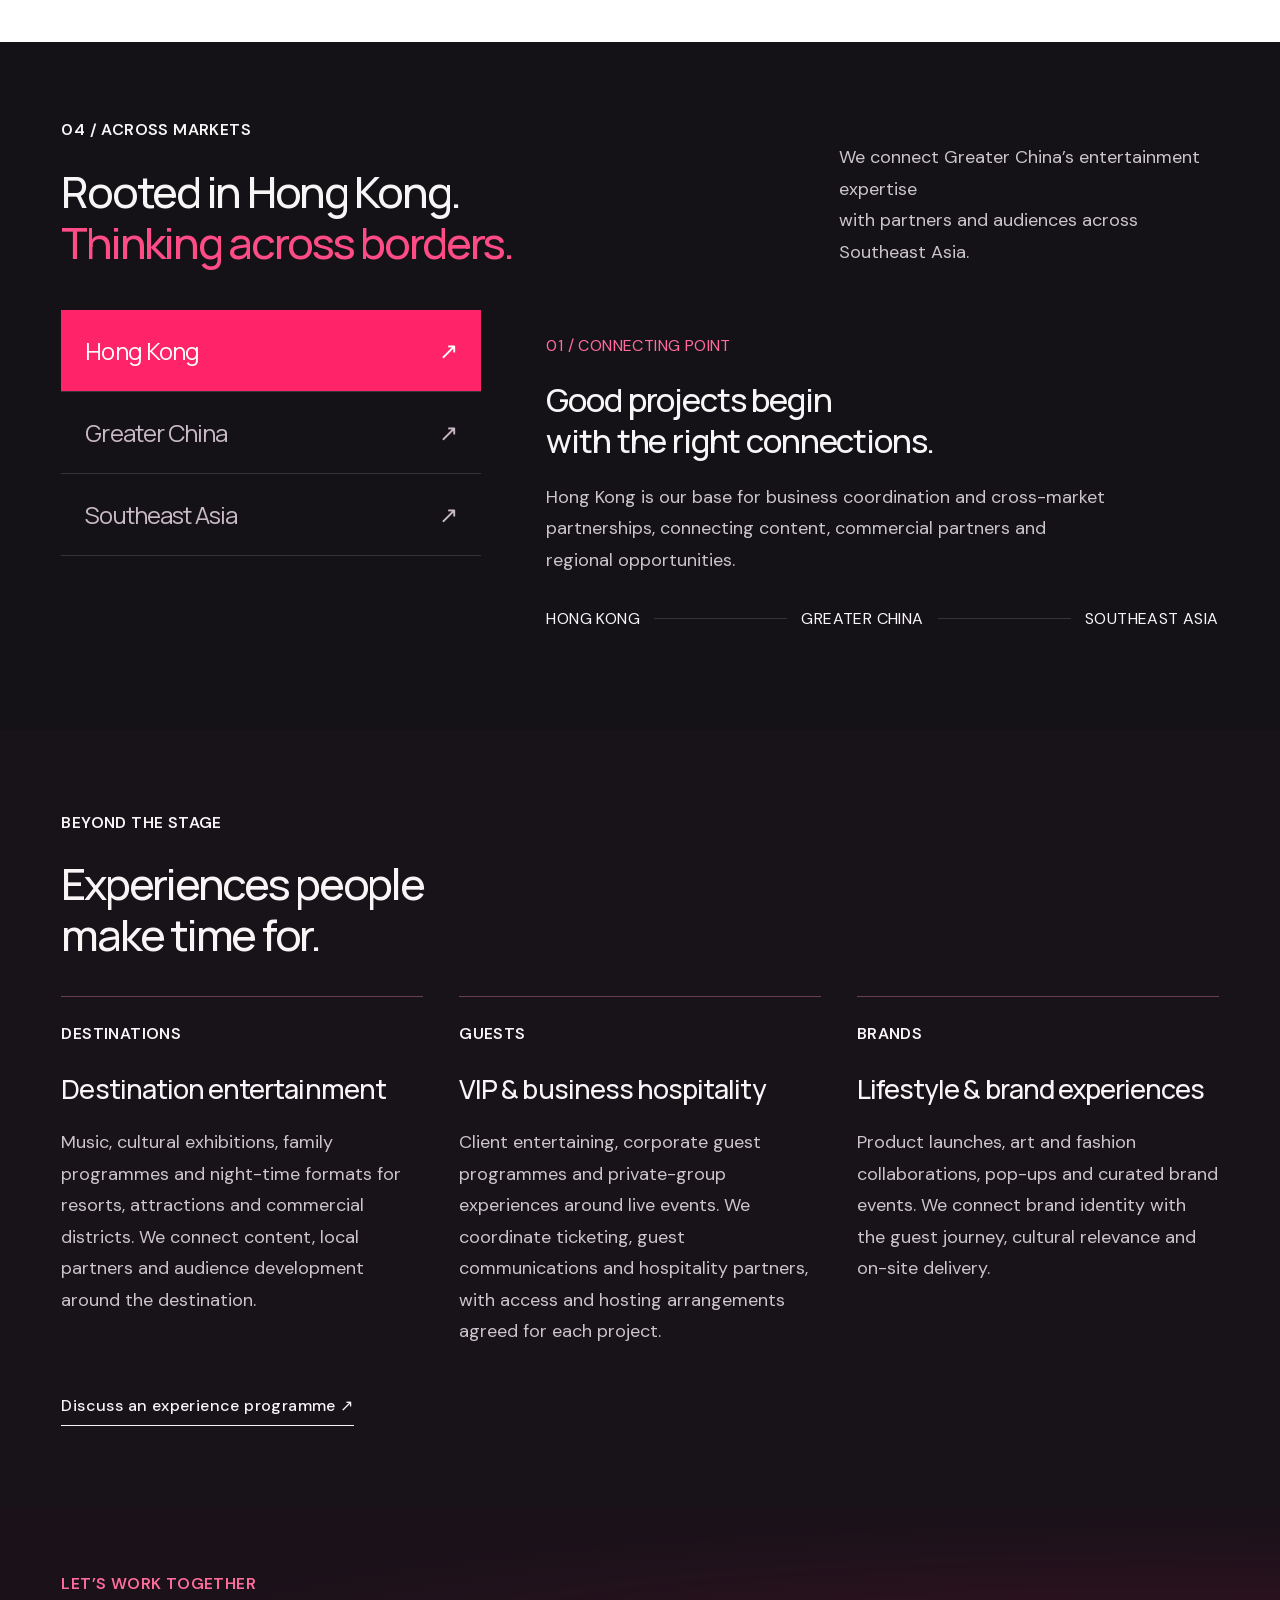
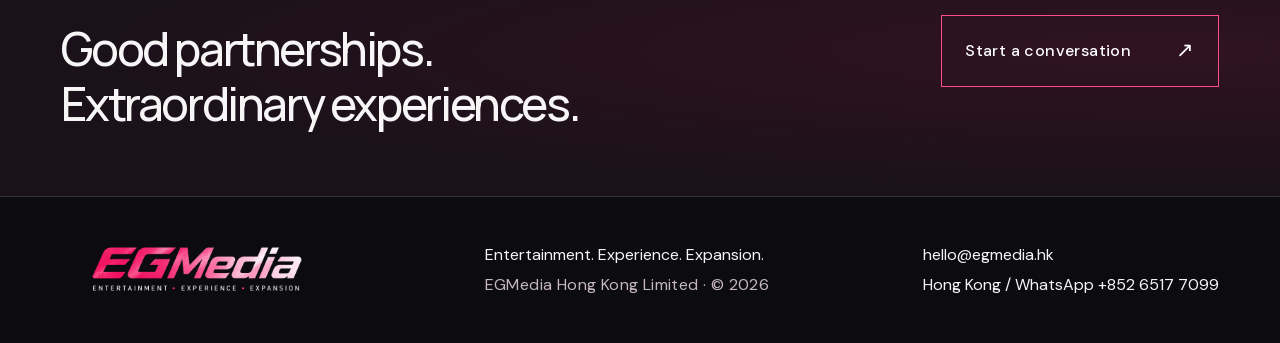
==== commit a90d8e60: "Replace Feibo with JD in selected client marks" ====
--- a/index.html
+++ b/index.html
@@ -4,4 +4,4 @@
 <section class="capability-section reveal" id="services"><div class="section-heading"><div><span class="eyebrow">02 / Our capabilities</span><h2>One project.<br>More possibilities.</h2></div><p>Four capabilities, designed to work together.<br>Select a direction to explore.</p></div><div class="capability-explorer"><div class="capability-tabs" role="tablist" aria-label="Explore capabilities"><button id="cap-tab-0" role="tab" aria-controls="cap-panel-0" aria-selected="true" tabindex="0" data-cap="0" class="active"><span>01</span><strong>Live entertainment & project operations</strong><i>↗</i></button><button id="cap-tab-1" role="tab" aria-controls="cap-panel-1" aria-selected="false" tabindex="-1" data-cap="1" class=""><span>02</span><strong>Talent & content partnerships</strong><i>↗</i></button><button id="cap-tab-2" role="tab" aria-controls="cap-panel-2" aria-selected="false" tabindex="-1" data-cap="2" class=""><span>03</span><strong>Brand partnerships & integrated marketing</strong><i>↗</i></button><button id="cap-tab-3" role="tab" aria-controls="cap-panel-3" aria-selected="false" tabindex="-1" data-cap="3" class=""><span>04</span><strong>Audience, hospitality & consumer experiences</strong><i>↗</i></button></div><div class="capability-panels"><article id="cap-panel-0" role="tabpanel" aria-labelledby="cap-tab-0" class="cap-panel active" ><div class="cap-panel-copy"><span class="eyebrow">01 / Promoters · Producers · Venues · Destinations</span><h3>From a promising project to a coordinated live experience.</h3><p>Concerts and festivals, destination entertainment, platform IP and cultural programmes. We connect project assessment, partnership structure, content coordination, commercial planning and delivery.</p><a class="text-link" href="/services.html#service-01">Explore the capability ↗</a></div><figure><img class="" src="/assets/2026/qq-music.webp" alt="Live music project experience" loading="lazy" decoding="async"><figcaption>Live project experience</figcaption></figure></article><article id="cap-panel-1" role="tabpanel" aria-labelledby="cap-tab-1" class="cap-panel " hidden><div class="cap-panel-copy"><span class="eyebrow">02 / Artists · Management teams · Content owners</span><h3>The right talent, content and market connection.</h3><p>Artist and management-team collaboration across markets, including Korean talent projects, representation mandates, live appearances, content co-creation and brand partnerships. OFFSCRIPT is our talent and content brand, connecting these opportunities with fan experiences.</p><a class="text-link" href="/services.html#service-02">Explore the capability ↗</a></div><figure><img class="" src="/assets/2026/zhang-an.webp" alt="Zhang An — project music specialist" loading="lazy" decoding="async"><figcaption>Project expertise / Zhang An</figcaption></figure></article><article id="cap-panel-2" role="tabpanel" aria-labelledby="cap-tab-2" class="cap-panel " hidden><div class="cap-panel-copy"><span class="eyebrow">03 / Brands · Platforms · Commercial partners</span><h3>Make cultural participation commercially meaningful.</h3><p>Brand strategy, sponsorship, event marketing and creative experiences. We shape partnerships around business objectives, audiences and the live environment, with support for regional market entry.</p><a class="text-link" href="/services.html#service-03">Explore the capability ↗</a></div><figure><img class="" src="/assets/2026/fashion-week.webp" alt="Fashion and brand activation experience" loading="lazy" decoding="async"><figcaption>Fashion & commercial activation</figcaption></figure></article><article id="cap-panel-3" role="tabpanel" aria-labelledby="cap-tab-3" class="cap-panel " hidden><div class="cap-panel-copy"><span class="eyebrow">04 / Promoters · Brands · Hospitality partners</span><h3>Extend the value of being there.</h3><p>For corporate hosts, brands and private groups, we coordinate ticketing, guest communications and hospitality partners around live events. The brief defines the guest journey, hosting arrangements and delivery responsibilities. Audience development, merchandise and co-branded products extend engagement beyond the event.</p><a class="text-link" href="/services.html#service-04">Explore the capability ↗</a></div><figure><img class="" src="/assets/2026/flower-field.webp" alt="Festival and audience experience" loading="lazy" decoding="async"><figcaption>Festival & audience experience</figcaption></figure></article></div></div></section>
 <section class="talent-feature"><div><span class="eyebrow">Artist partnerships / OFFSCRIPT</span><h2>Talent meets content.<br><em>Ideas become projects.</em></h2><p>OFFSCRIPT is EGMedia’s talent and content brand for cross-market artist projects, including Korean artist collaborations. We develop live, content and brand opportunities with artists and their management teams within an agreed project or representation mandate.</p><a class="text-link" href="/services.html#talent-collaborations">Explore artist collaboration ↗</a></div><div class="talent-feature-links"><a href="/services.html#korean-talent"><span>01 / Cross-market</span><strong>Korean artist collaborations</strong><i>↗</i></a><a href="/services.html#representation-models"><span>02 / Partnership models</span><strong>Representation & regional mandates</strong><i>↗</i></a><a href="/services.html#content-co-creation"><span>03 / Shared development</span><strong>Content, brands & fan experiences</strong><i>↗</i></a></div></section>
 <section class="section work-section reveal"><div class="section-heading"><div><span class="eyebrow">03 / Selected experience</span><h2>Different worlds.<br><em>Shared possibilities.</em></h2></div><a class="button" href="/selected-works.html">Explore selected experience <span>↗</span></a></div><p class="portfolio-note">Selected experience of our founder and historical operating entities.</p><div class="featured-work-grid"><a class="work-card" href="/cases/douyin-in-city.html"><div class="work-image"><img class="" src="/assets/2026/douyin-city.webp" alt="Douyin InCity — project image" loading="lazy" decoding="async"><span class="round-arrow" aria-hidden="true">↗</span></div><div class="card-meta"><span>Platform IP · City experiences</span><span>2019–2021</span></div><h3>Douyin InCity</h3><p>A series of city activations connecting Douyin content, creators, public spaces, brands and local audiences.</p></a><a class="work-card" href="/cases/chengdu-fashion-week.html"><div class="work-image"><img class="" src="/assets/2026/fashion-week.webp" alt="Chengdu International Fashion Week — project image" loading="lazy" decoding="async"><span class="round-arrow" aria-hidden="true">↗</span></div><div class="card-meta"><span>Fashion · Brand activation</span><span>2018</span></div><h3>Chengdu International Fashion Week</h3><p>A city platform connecting international fashion, Chinese design, commercial districts and public participation.</p></a><a class="work-card" href="/cases/game-on.html"><div class="work-image"><img class="" src="/assets/2026/game-on.webp" alt="GAME ON — project image" loading="lazy" decoding="async"><span class="round-arrow" aria-hidden="true">↗</span></div><div class="card-meta"><span>Culture · Interactive exhibition</span><span>Selected experience</span></div><h3>GAME ON</h3><p>Local delivery and commercial development for the international touring exhibition originating at London’s Barbican.</p></a></div></section>
-<section class="section client-wall" id="clients"><div class="client-grid"><div class="client-mark client-douyin"><img src="/assets/clients/douyin.svg" alt="Douyin" loading="lazy" decoding="async"></div><div class="client-mark client-qq-music"><img src="/assets/clients/qq-music-cn.png" alt="QQ Music" loading="lazy" decoding="async"></div><div class="client-mark client-tme"><img src="/assets/clients/tme.png" alt="Tencent Music Entertainment" loading="lazy" decoding="async"></div><div class="client-mark client-porsche"><img src="/assets/clients/porsche.svg" alt="Porsche" loading="lazy" decoding="async"></div><div class="client-mark client-bmw"><img src="/assets/clients/bmw.svg" alt="BMW" loading="lazy" decoding="async"></div><div class="client-mark client-mercedes"><img src="/assets/clients/mercedes.png" alt="Mercedes-Benz" loading="lazy" decoding="async"></div><div class="client-mark client-coach"><img src="/assets/clients/coach.svg" alt="COACH" loading="lazy" decoding="async"></div><div class="client-mark client-chloe"><img src="/assets/clients/chloe.svg" alt="Chloé" loading="lazy" decoding="async"></div><div class="client-mark client-hktdc"><img src="/assets/clients/hktdc.png" alt="Hong Kong Trade Development Council" loading="lazy" decoding="async"></div><div class="client-mark client-fantawild"><img src="/assets/clients/fantawild.jpg" alt="Fantawild" loading="lazy" decoding="async"></div><div class="client-mark client-oct"><img src="/assets/clients/oct.jpg" alt="OCT · 华侨城" loading="lazy" decoding="async"></div><div class="client-mark client-pepsi"><img src="/assets/clients/pepsi.svg" alt="Pepsi" loading="lazy" decoding="async"></div><div class="client-mark client-oppo"><img src="/assets/clients/oppo.png" alt="OPPO" loading="lazy" decoding="async"></div><div class="client-mark client-byd"><img src="/assets/clients/byd-positive.svg" alt="BYD" loading="lazy" decoding="async"></div><div class="client-mark client-chagee"><img src="/assets/clients/chagee-cn.svg" alt="CHAGEE" loading="lazy" decoding="async"></div><div class="client-mark client-ost"><img src="/assets/clients/ost.png" alt="OST Media" loading="lazy" decoding="async"></div><div class="client-mark client-wuyou"><img src="/assets/clients/wuyou.png" alt="Wuyou Media" loading="lazy" decoding="async"></div><div class="client-mark client-miracle"><img src="/assets/clients/miracle.svg" alt="奇迹山 · Miracle" loading="lazy" decoding="async"></div><div class="client-mark client-feibo"><img src="/assets/clients/feibo.svg" alt="飞博共创 · Feibo" loading="lazy" decoding="async"></div></div><p class="client-attribution">Selected brand experience of our founder and historical operating entities; engagements vary by project and period.</p></section><section class="regional-section reveal" id="markets"><div class="section-heading"><div><span class="eyebrow">04 / Across markets</span><h2>Rooted in Hong Kong.<br><em>Thinking across borders.</em></h2></div><p>We connect Greater China’s entertainment expertise<br>with partners and audiences across Southeast Asia.</p></div><div class="regional-board"><div class="region-selector" role="tablist" aria-label="Explore regional focus"><button role="tab" aria-selected="true" aria-controls="region-panel" class="active" data-region="0">Hong Kong <span>↗</span></button><button role="tab" aria-selected="false" aria-controls="region-panel" data-region="1">Greater China <span>↗</span></button><button role="tab" aria-selected="false" aria-controls="region-panel" data-region="2">Southeast Asia <span>↗</span></button></div><div class="region-panel" id="region-panel" role="tabpanel"><span class="region-label">01 / CONNECTING POINT</span><h3>Good projects begin<br>with the right connections.</h3><p>Hong Kong is our base for business coordination and cross-market partnerships, connecting content, commercial partners and regional opportunities.</p><div class="region-route"><span>HONG KONG</span><i></i><span>GREATER CHINA</span><i></i><span>SOUTHEAST ASIA</span></div></div></div></section><section class="section experience-programmes" id="experience-programmes"><span class="eyebrow">Beyond the stage</span><h2>Experiences people<br>make time for.</h2><div class="experience-grid"><article id="destination-entertainment"><span class="eyebrow">Destinations</span><h3>Destination entertainment</h3><p>Music, cultural exhibitions, family programmes and night-time formats for resorts, attractions and commercial districts. We connect content, local partners and audience development around the destination.</p></article><article id="business-hospitality"><span class="eyebrow">Guests</span><h3>VIP & business hospitality</h3><p>Client entertaining, corporate guest programmes and private-group experiences around live events. We coordinate ticketing, guest communications and hospitality partners, with access and hosting arrangements agreed for each project.</p></article><article id="lifestyle-experiences"><span class="eyebrow">Brands</span><h3>Lifestyle & brand experiences</h3><p>Product launches, art and fashion collaborations, pop-ups and curated brand events. We connect brand identity with the guest journey, cultural relevance and on-site delivery.</p></article></div><a class="text-link" href="/contact.html?interest=experiences">Discuss an experience programme ↗</a></section></main><section class="closing"><div><span class="eyebrow">Let’s work together</span><h2>Good partnerships.<br>Extraordinary experiences.</h2></div><a class="button" href="/contact.html">Start a conversation <span>↗</span></a></section><footer><a class="wordmark" href="/"><img src="/assets/2026/egmedia-logo-approved-color.png" alt="EGMedia"></a><div>Entertainment. Experience. Expansion.<br><small>EGMedia Hong Kong Limited · © 2026</small></div><div><a href="mailto:hello@egmedia.hk">hello@egmedia.hk</a><br><a href="https://wa.me/85265177099" target="_blank" rel="noopener noreferrer">Hong Kong / WhatsApp +852 6517 7099</a></div></footer></body></html>+<section class="section client-wall" id="clients"><div class="client-grid"><div class="client-mark client-douyin"><img src="/assets/clients/douyin.svg" alt="Douyin" loading="lazy" decoding="async"></div><div class="client-mark client-qq-music"><img src="/assets/clients/qq-music-cn.png" alt="QQ Music" loading="lazy" decoding="async"></div><div class="client-mark client-tme"><img src="/assets/clients/tme.png" alt="Tencent Music Entertainment" loading="lazy" decoding="async"></div><div class="client-mark client-porsche"><img src="/assets/clients/porsche.svg" alt="Porsche" loading="lazy" decoding="async"></div><div class="client-mark client-bmw"><img src="/assets/clients/bmw.svg" alt="BMW" loading="lazy" decoding="async"></div><div class="client-mark client-mercedes"><img src="/assets/clients/mercedes.png" alt="Mercedes-Benz" loading="lazy" decoding="async"></div><div class="client-mark client-coach"><img src="/assets/clients/coach.svg" alt="COACH" loading="lazy" decoding="async"></div><div class="client-mark client-chloe"><img src="/assets/clients/chloe.svg" alt="Chloé" loading="lazy" decoding="async"></div><div class="client-mark client-hktdc"><img src="/assets/clients/hktdc.png" alt="Hong Kong Trade Development Council" loading="lazy" decoding="async"></div><div class="client-mark client-fantawild"><img src="/assets/clients/fantawild.jpg" alt="Fantawild" loading="lazy" decoding="async"></div><div class="client-mark client-oct"><img src="/assets/clients/oct.jpg" alt="OCT · 华侨城" loading="lazy" decoding="async"></div><div class="client-mark client-pepsi"><img src="/assets/clients/pepsi.svg" alt="Pepsi" loading="lazy" decoding="async"></div><div class="client-mark client-oppo"><img src="/assets/clients/oppo.png" alt="OPPO" loading="lazy" decoding="async"></div><div class="client-mark client-byd"><img src="/assets/clients/byd-positive.svg" alt="BYD" loading="lazy" decoding="async"></div><div class="client-mark client-chagee"><img src="/assets/clients/chagee-cn.svg" alt="CHAGEE" loading="lazy" decoding="async"></div><div class="client-mark client-ost"><img src="/assets/clients/ost.png" alt="OST Media" loading="lazy" decoding="async"></div><div class="client-mark client-wuyou"><img src="/assets/clients/wuyou.png" alt="Wuyou Media" loading="lazy" decoding="async"></div><div class="client-mark client-miracle"><img src="/assets/clients/miracle.svg" alt="奇迹山 · Miracle" loading="lazy" decoding="async"></div><div class="client-mark client-jd"><img src="/assets/clients/jd.svg" alt="京东 · JD.com" loading="lazy" decoding="async"></div></div><p class="client-attribution">Selected brand experience of our founder and historical operating entities; engagements vary by project and period.</p></section><section class="regional-section reveal" id="markets"><div class="section-heading"><div><span class="eyebrow">04 / Across markets</span><h2>Rooted in Hong Kong.<br><em>Thinking across borders.</em></h2></div><p>We connect Greater China’s entertainment expertise<br>with partners and audiences across Southeast Asia.</p></div><div class="regional-board"><div class="region-selector" role="tablist" aria-label="Explore regional focus"><button role="tab" aria-selected="true" aria-controls="region-panel" class="active" data-region="0">Hong Kong <span>↗</span></button><button role="tab" aria-selected="false" aria-controls="region-panel" data-region="1">Greater China <span>↗</span></button><button role="tab" aria-selected="false" aria-controls="region-panel" data-region="2">Southeast Asia <span>↗</span></button></div><div class="region-panel" id="region-panel" role="tabpanel"><span class="region-label">01 / CONNECTING POINT</span><h3>Good projects begin<br>with the right connections.</h3><p>Hong Kong is our base for business coordination and cross-market partnerships, connecting content, commercial partners and regional opportunities.</p><div class="region-route"><span>HONG KONG</span><i></i><span>GREATER CHINA</span><i></i><span>SOUTHEAST ASIA</span></div></div></div></section><section class="section experience-programmes" id="experience-programmes"><span class="eyebrow">Beyond the stage</span><h2>Experiences people<br>make time for.</h2><div class="experience-grid"><article id="destination-entertainment"><span class="eyebrow">Destinations</span><h3>Destination entertainment</h3><p>Music, cultural exhibitions, family programmes and night-time formats for resorts, attractions and commercial districts. We connect content, local partners and audience development around the destination.</p></article><article id="business-hospitality"><span class="eyebrow">Guests</span><h3>VIP & business hospitality</h3><p>Client entertaining, corporate guest programmes and private-group experiences around live events. We coordinate ticketing, guest communications and hospitality partners, with access and hosting arrangements agreed for each project.</p></article><article id="lifestyle-experiences"><span class="eyebrow">Brands</span><h3>Lifestyle & brand experiences</h3><p>Product launches, art and fashion collaborations, pop-ups and curated brand events. We connect brand identity with the guest journey, cultural relevance and on-site delivery.</p></article></div><a class="text-link" href="/contact.html?interest=experiences">Discuss an experience programme ↗</a></section></main><section class="closing"><div><span class="eyebrow">Let’s work together</span><h2>Good partnerships.<br>Extraordinary experiences.</h2></div><a class="button" href="/contact.html">Start a conversation <span>↗</span></a></section><footer><a class="wordmark" href="/"><img src="/assets/2026/egmedia-logo-approved-color.png" alt="EGMedia"></a><div>Entertainment. Experience. Expansion.<br><small>EGMedia Hong Kong Limited · © 2026</small></div><div><a href="mailto:hello@egmedia.hk">hello@egmedia.hk</a><br><a href="https://wa.me/85265177099" target="_blank" rel="noopener noreferrer">Hong Kong / WhatsApp +852 6517 7099</a></div></footer></body></html>
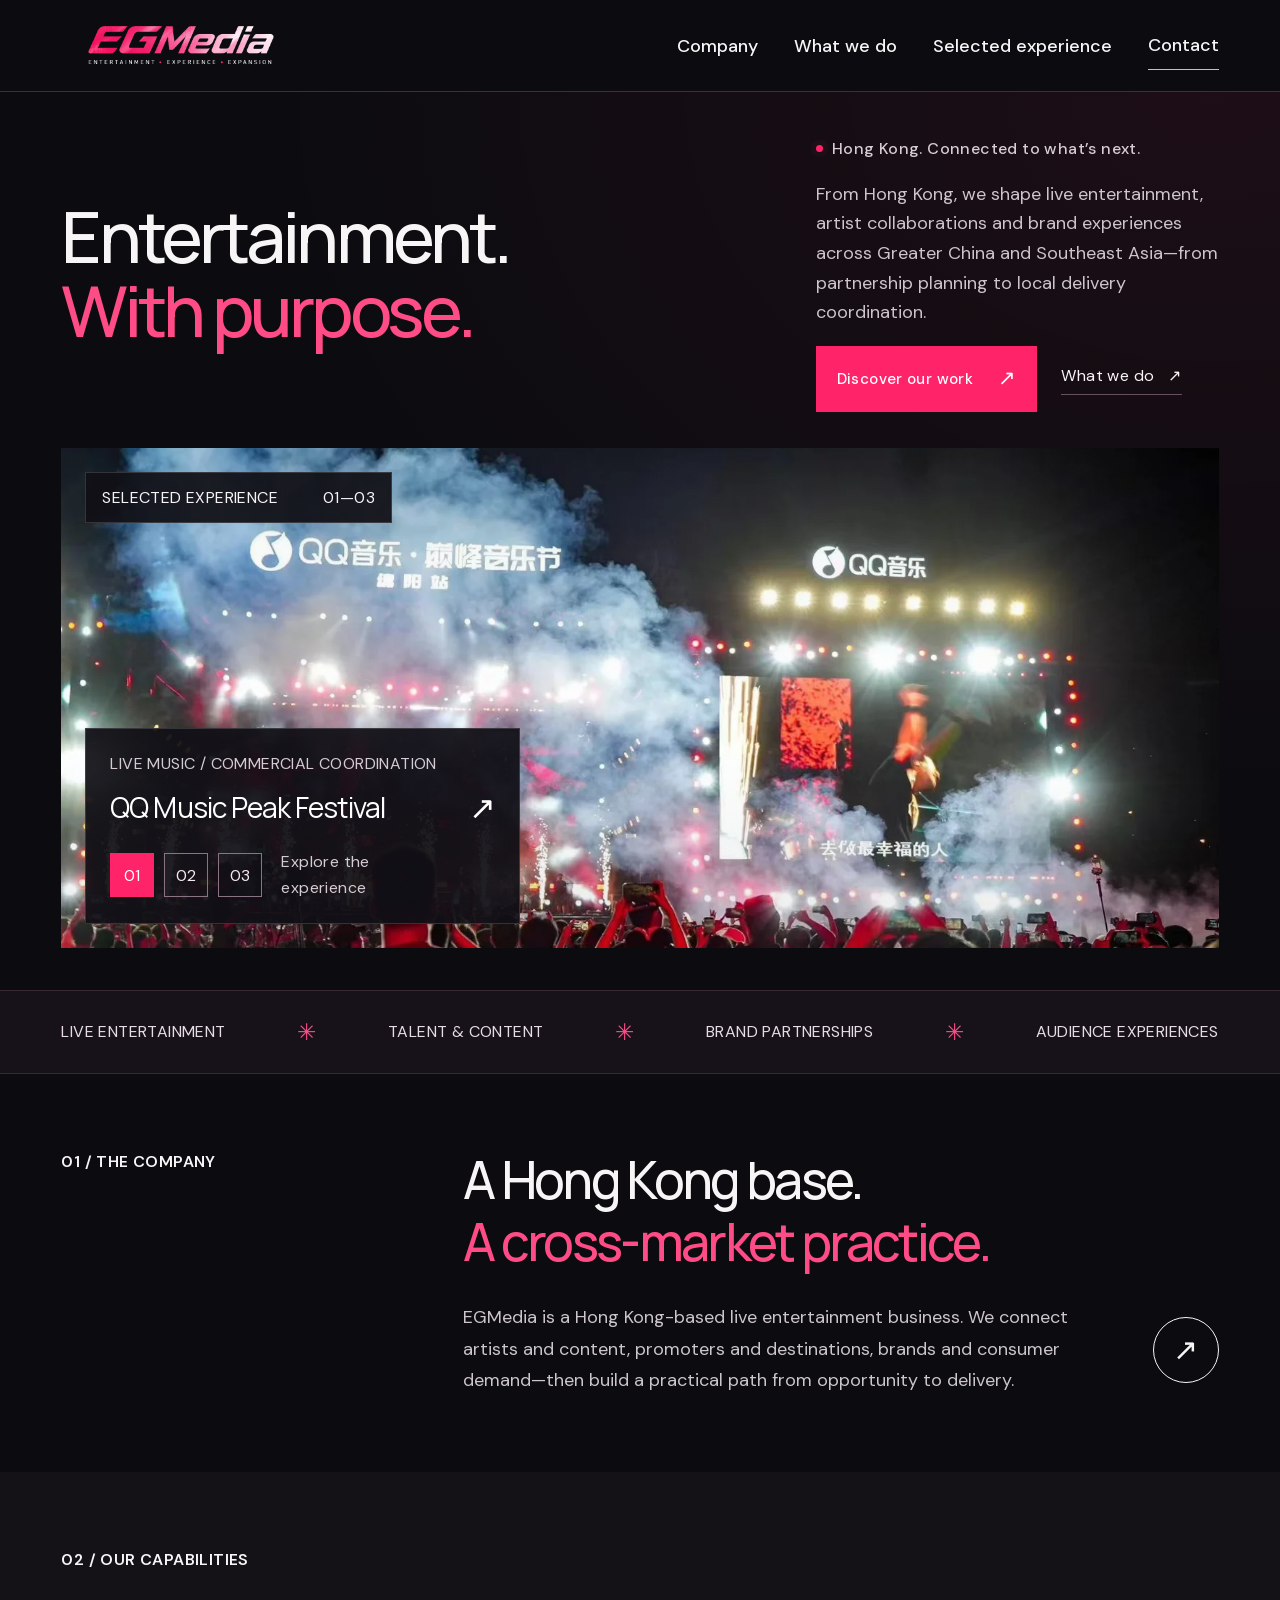
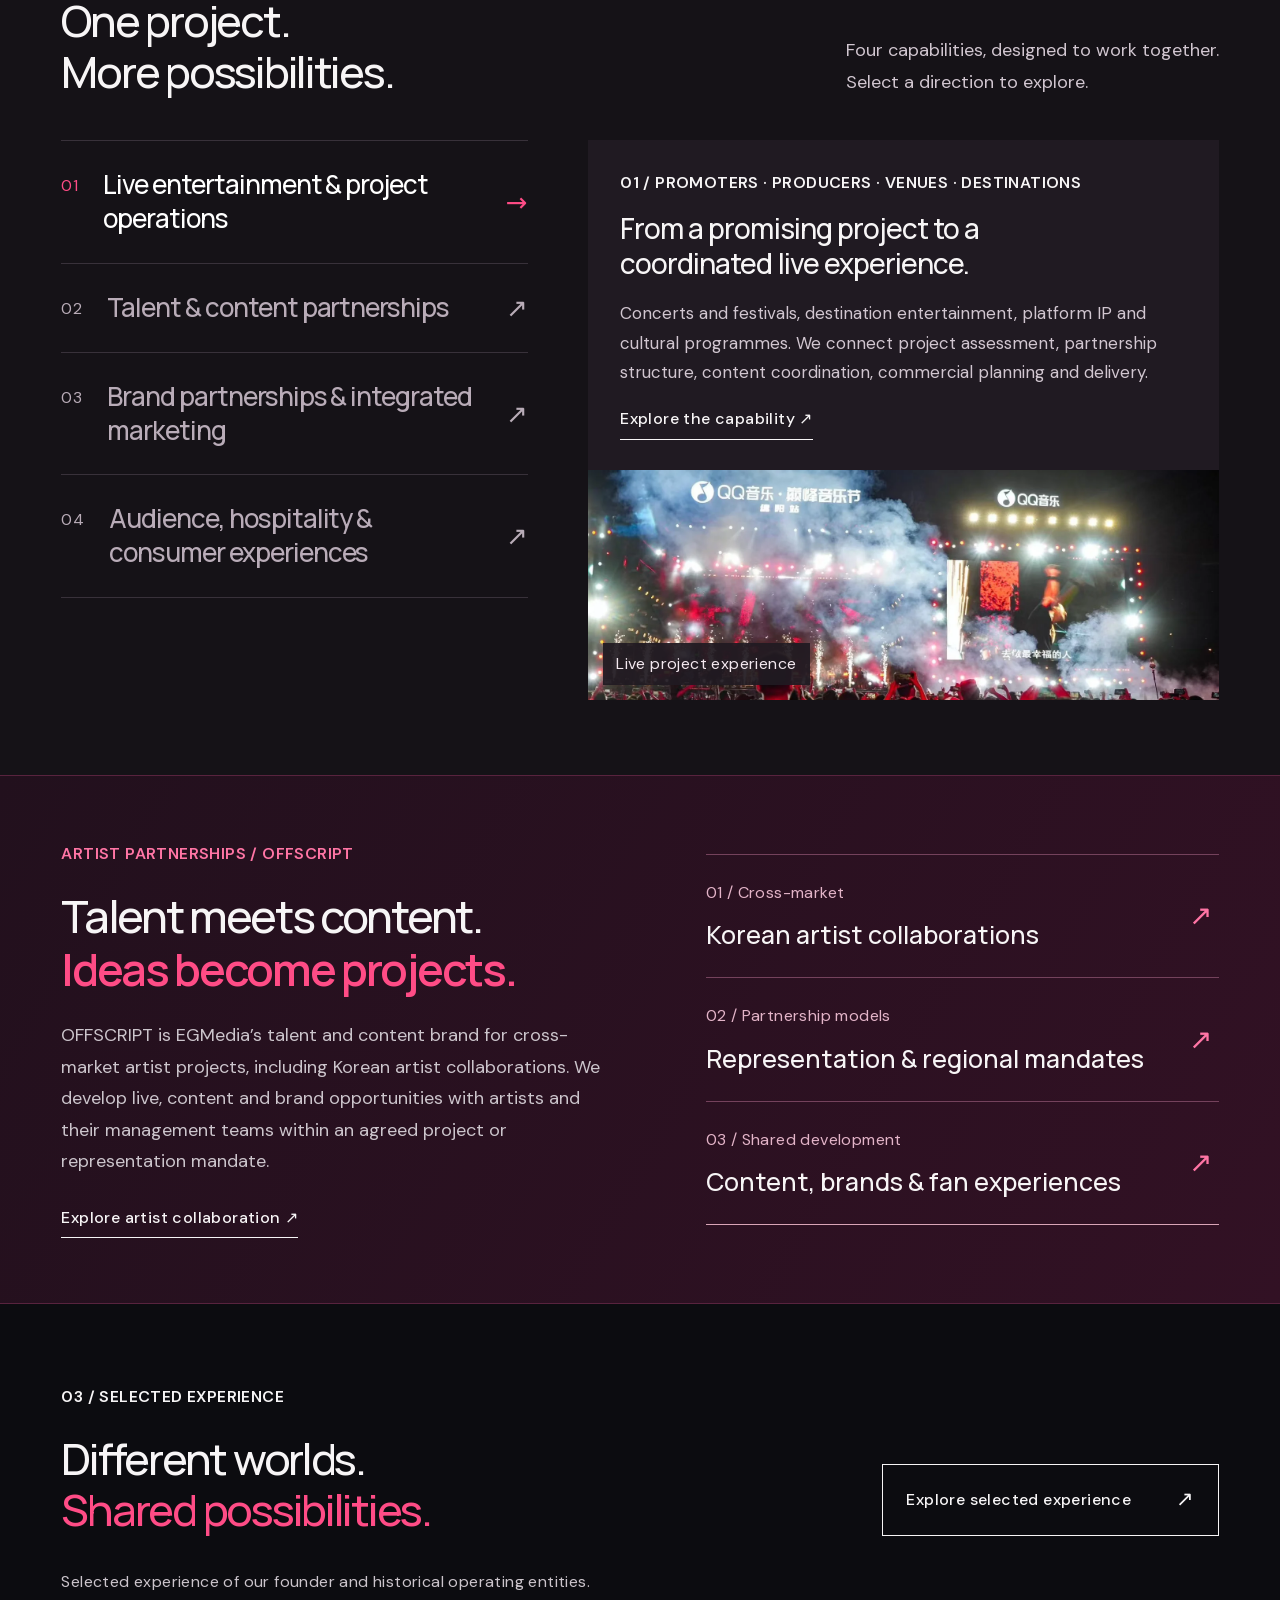
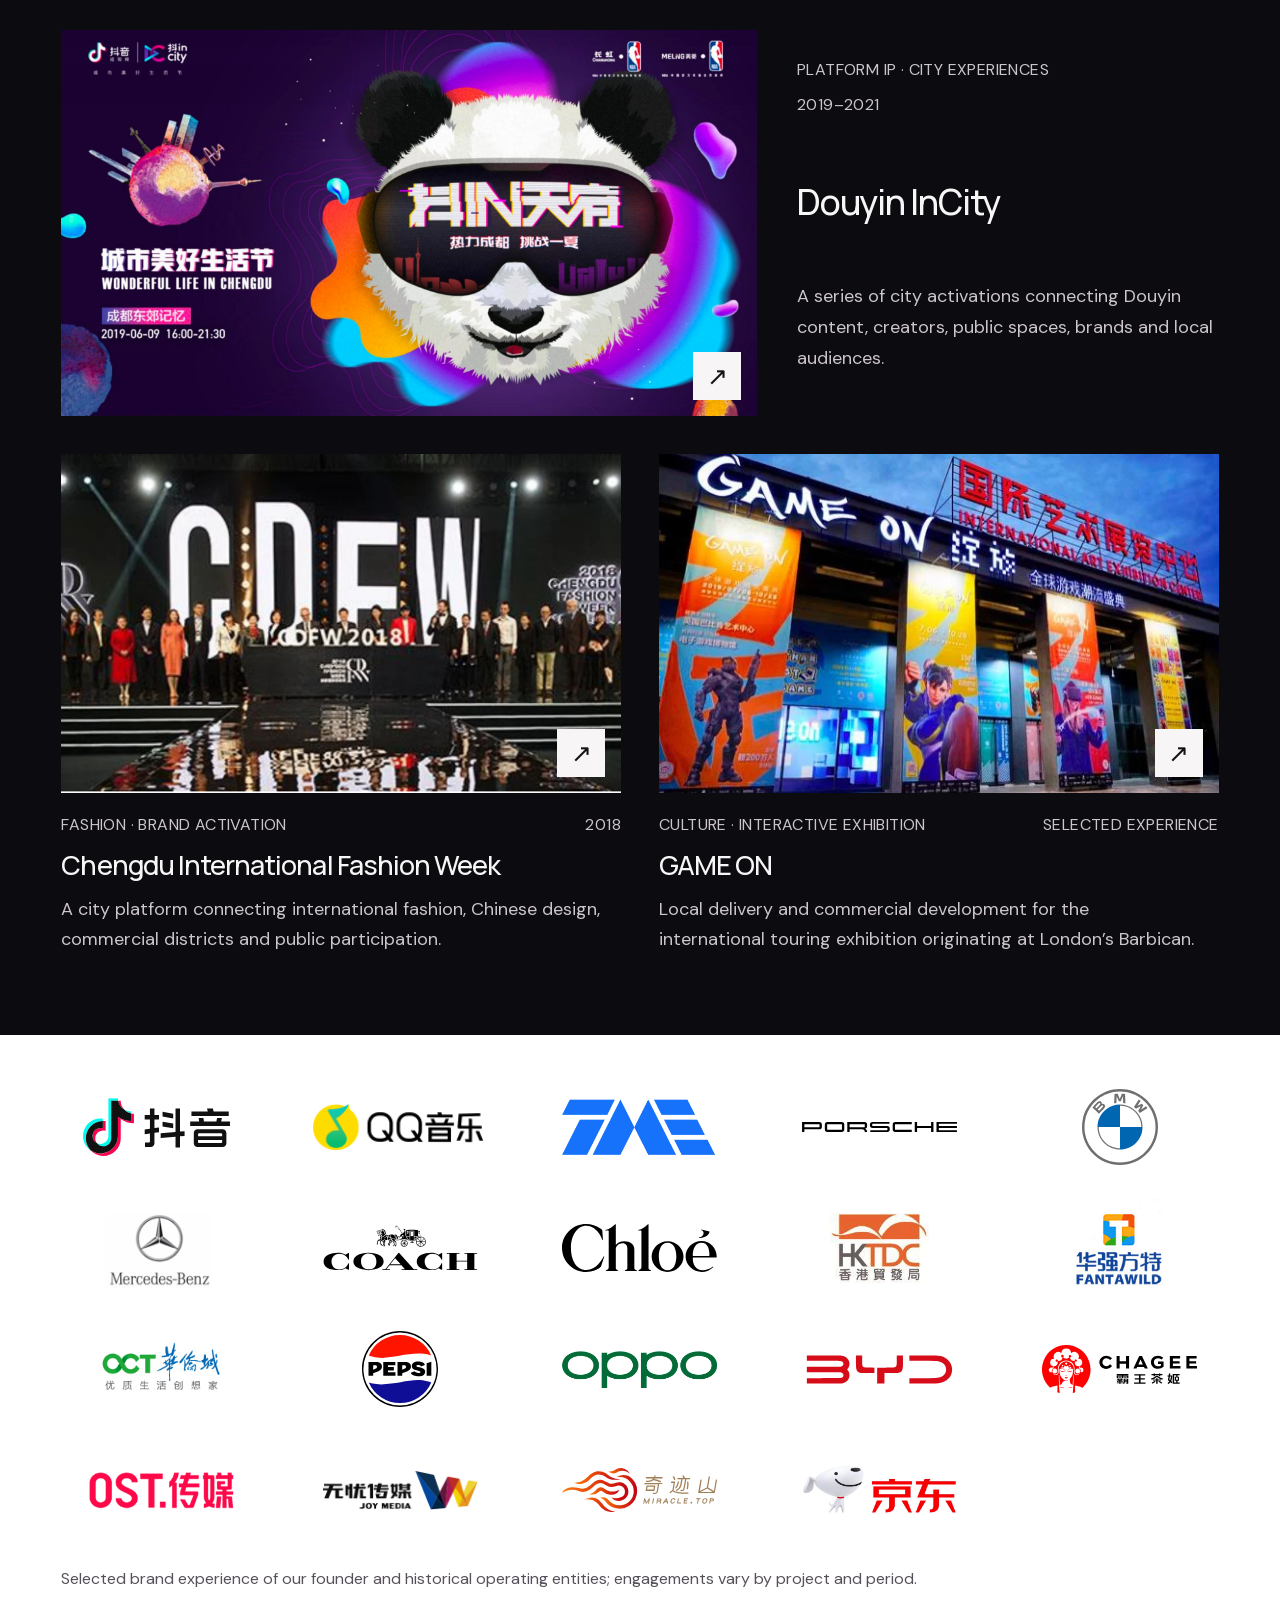
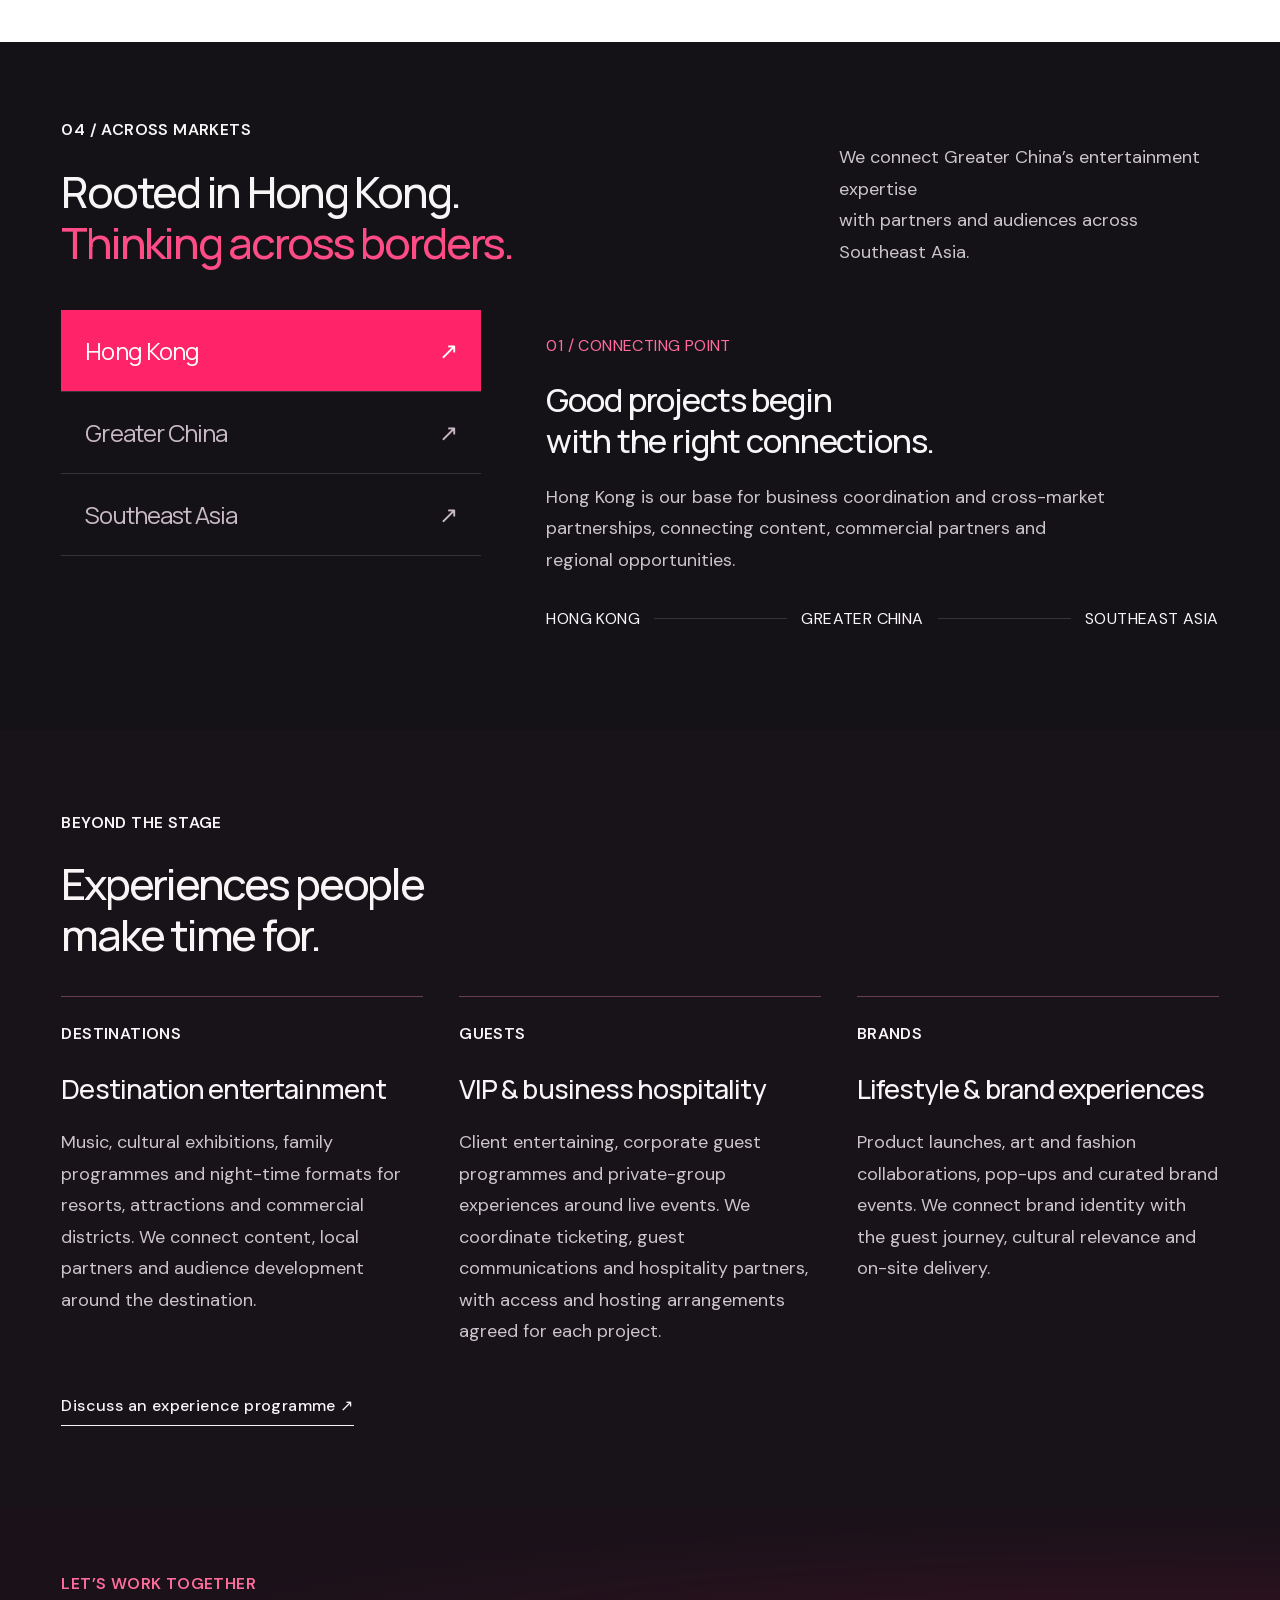
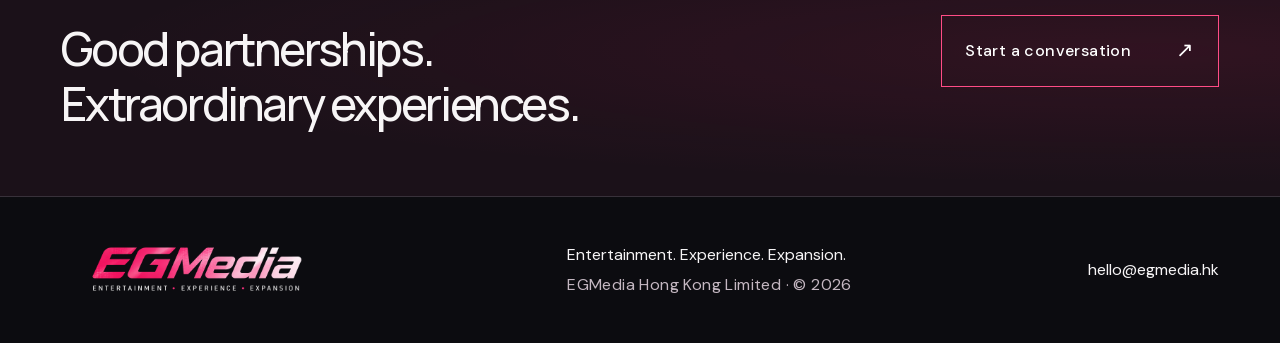
==== commit 0e9cb645: "Expand project image archives and remove WhatsApp contact" ====
--- a/index.html
+++ b/index.html
@@ -4,4 +4,4 @@
 <section class="capability-section reveal" id="services"><div class="section-heading"><div><span class="eyebrow">02 / Our capabilities</span><h2>One project.<br>More possibilities.</h2></div><p>Four capabilities, designed to work together.<br>Select a direction to explore.</p></div><div class="capability-explorer"><div class="capability-tabs" role="tablist" aria-label="Explore capabilities"><button id="cap-tab-0" role="tab" aria-controls="cap-panel-0" aria-selected="true" tabindex="0" data-cap="0" class="active"><span>01</span><strong>Live entertainment & project operations</strong><i>↗</i></button><button id="cap-tab-1" role="tab" aria-controls="cap-panel-1" aria-selected="false" tabindex="-1" data-cap="1" class=""><span>02</span><strong>Talent & content partnerships</strong><i>↗</i></button><button id="cap-tab-2" role="tab" aria-controls="cap-panel-2" aria-selected="false" tabindex="-1" data-cap="2" class=""><span>03</span><strong>Brand partnerships & integrated marketing</strong><i>↗</i></button><button id="cap-tab-3" role="tab" aria-controls="cap-panel-3" aria-selected="false" tabindex="-1" data-cap="3" class=""><span>04</span><strong>Audience, hospitality & consumer experiences</strong><i>↗</i></button></div><div class="capability-panels"><article id="cap-panel-0" role="tabpanel" aria-labelledby="cap-tab-0" class="cap-panel active" ><div class="cap-panel-copy"><span class="eyebrow">01 / Promoters · Producers · Venues · Destinations</span><h3>From a promising project to a coordinated live experience.</h3><p>Concerts and festivals, destination entertainment, platform IP and cultural programmes. We connect project assessment, partnership structure, content coordination, commercial planning and delivery.</p><a class="text-link" href="/services.html#service-01">Explore the capability ↗</a></div><figure><img class="" src="/assets/2026/qq-music.webp" alt="Live music project experience" loading="lazy" decoding="async"><figcaption>Live project experience</figcaption></figure></article><article id="cap-panel-1" role="tabpanel" aria-labelledby="cap-tab-1" class="cap-panel " hidden><div class="cap-panel-copy"><span class="eyebrow">02 / Artists · Management teams · Content owners</span><h3>The right talent, content and market connection.</h3><p>Artist and management-team collaboration across markets, including Korean talent projects, representation mandates, live appearances, content co-creation and brand partnerships. OFFSCRIPT is our talent and content brand, connecting these opportunities with fan experiences.</p><a class="text-link" href="/services.html#service-02">Explore the capability ↗</a></div><figure><img class="" src="/assets/2026/zhang-an.webp" alt="Zhang An — project music specialist" loading="lazy" decoding="async"><figcaption>Project expertise / Zhang An</figcaption></figure></article><article id="cap-panel-2" role="tabpanel" aria-labelledby="cap-tab-2" class="cap-panel " hidden><div class="cap-panel-copy"><span class="eyebrow">03 / Brands · Platforms · Commercial partners</span><h3>Make cultural participation commercially meaningful.</h3><p>Brand strategy, sponsorship, event marketing and creative experiences. We shape partnerships around business objectives, audiences and the live environment, with support for regional market entry.</p><a class="text-link" href="/services.html#service-03">Explore the capability ↗</a></div><figure><img class="" src="/assets/2026/fashion-week.webp" alt="Fashion and brand activation experience" loading="lazy" decoding="async"><figcaption>Fashion & commercial activation</figcaption></figure></article><article id="cap-panel-3" role="tabpanel" aria-labelledby="cap-tab-3" class="cap-panel " hidden><div class="cap-panel-copy"><span class="eyebrow">04 / Promoters · Brands · Hospitality partners</span><h3>Extend the value of being there.</h3><p>For corporate hosts, brands and private groups, we coordinate ticketing, guest communications and hospitality partners around live events. The brief defines the guest journey, hosting arrangements and delivery responsibilities. Audience development, merchandise and co-branded products extend engagement beyond the event.</p><a class="text-link" href="/services.html#service-04">Explore the capability ↗</a></div><figure><img class="" src="/assets/2026/flower-field.webp" alt="Festival and audience experience" loading="lazy" decoding="async"><figcaption>Festival & audience experience</figcaption></figure></article></div></div></section>
 <section class="talent-feature"><div><span class="eyebrow">Artist partnerships / OFFSCRIPT</span><h2>Talent meets content.<br><em>Ideas become projects.</em></h2><p>OFFSCRIPT is EGMedia’s talent and content brand for cross-market artist projects, including Korean artist collaborations. We develop live, content and brand opportunities with artists and their management teams within an agreed project or representation mandate.</p><a class="text-link" href="/services.html#talent-collaborations">Explore artist collaboration ↗</a></div><div class="talent-feature-links"><a href="/services.html#korean-talent"><span>01 / Cross-market</span><strong>Korean artist collaborations</strong><i>↗</i></a><a href="/services.html#representation-models"><span>02 / Partnership models</span><strong>Representation & regional mandates</strong><i>↗</i></a><a href="/services.html#content-co-creation"><span>03 / Shared development</span><strong>Content, brands & fan experiences</strong><i>↗</i></a></div></section>
 <section class="section work-section reveal"><div class="section-heading"><div><span class="eyebrow">03 / Selected experience</span><h2>Different worlds.<br><em>Shared possibilities.</em></h2></div><a class="button" href="/selected-works.html">Explore selected experience <span>↗</span></a></div><p class="portfolio-note">Selected experience of our founder and historical operating entities.</p><div class="featured-work-grid"><a class="work-card" href="/cases/douyin-in-city.html"><div class="work-image"><img class="" src="/assets/2026/douyin-city.webp" alt="Douyin InCity — project image" loading="lazy" decoding="async"><span class="round-arrow" aria-hidden="true">↗</span></div><div class="card-meta"><span>Platform IP · City experiences</span><span>2019–2021</span></div><h3>Douyin InCity</h3><p>A series of city activations connecting Douyin content, creators, public spaces, brands and local audiences.</p></a><a class="work-card" href="/cases/chengdu-fashion-week.html"><div class="work-image"><img class="" src="/assets/2026/fashion-week.webp" alt="Chengdu International Fashion Week — project image" loading="lazy" decoding="async"><span class="round-arrow" aria-hidden="true">↗</span></div><div class="card-meta"><span>Fashion · Brand activation</span><span>2018</span></div><h3>Chengdu International Fashion Week</h3><p>A city platform connecting international fashion, Chinese design, commercial districts and public participation.</p></a><a class="work-card" href="/cases/game-on.html"><div class="work-image"><img class="" src="/assets/2026/game-on.webp" alt="GAME ON — project image" loading="lazy" decoding="async"><span class="round-arrow" aria-hidden="true">↗</span></div><div class="card-meta"><span>Culture · Interactive exhibition</span><span>Selected experience</span></div><h3>GAME ON</h3><p>Local delivery and commercial development for the international touring exhibition originating at London’s Barbican.</p></a></div></section>
-<section class="section client-wall" id="clients"><div class="client-grid"><div class="client-mark client-douyin"><img src="/assets/clients/douyin.svg" alt="Douyin" loading="lazy" decoding="async"></div><div class="client-mark client-qq-music"><img src="/assets/clients/qq-music-cn.png" alt="QQ Music" loading="lazy" decoding="async"></div><div class="client-mark client-tme"><img src="/assets/clients/tme.png" alt="Tencent Music Entertainment" loading="lazy" decoding="async"></div><div class="client-mark client-porsche"><img src="/assets/clients/porsche.svg" alt="Porsche" loading="lazy" decoding="async"></div><div class="client-mark client-bmw"><img src="/assets/clients/bmw.svg" alt="BMW" loading="lazy" decoding="async"></div><div class="client-mark client-mercedes"><img src="/assets/clients/mercedes.png" alt="Mercedes-Benz" loading="lazy" decoding="async"></div><div class="client-mark client-coach"><img src="/assets/clients/coach.svg" alt="COACH" loading="lazy" decoding="async"></div><div class="client-mark client-chloe"><img src="/assets/clients/chloe.svg" alt="Chloé" loading="lazy" decoding="async"></div><div class="client-mark client-hktdc"><img src="/assets/clients/hktdc.png" alt="Hong Kong Trade Development Council" loading="lazy" decoding="async"></div><div class="client-mark client-fantawild"><img src="/assets/clients/fantawild.jpg" alt="Fantawild" loading="lazy" decoding="async"></div><div class="client-mark client-oct"><img src="/assets/clients/oct.jpg" alt="OCT · 华侨城" loading="lazy" decoding="async"></div><div class="client-mark client-pepsi"><img src="/assets/clients/pepsi.svg" alt="Pepsi" loading="lazy" decoding="async"></div><div class="client-mark client-oppo"><img src="/assets/clients/oppo.png" alt="OPPO" loading="lazy" decoding="async"></div><div class="client-mark client-byd"><img src="/assets/clients/byd-positive.svg" alt="BYD" loading="lazy" decoding="async"></div><div class="client-mark client-chagee"><img src="/assets/clients/chagee-cn.svg" alt="CHAGEE" loading="lazy" decoding="async"></div><div class="client-mark client-ost"><img src="/assets/clients/ost.png" alt="OST Media" loading="lazy" decoding="async"></div><div class="client-mark client-wuyou"><img src="/assets/clients/wuyou.png" alt="Wuyou Media" loading="lazy" decoding="async"></div><div class="client-mark client-miracle"><img src="/assets/clients/miracle.svg" alt="奇迹山 · Miracle" loading="lazy" decoding="async"></div><div class="client-mark client-jd"><img src="/assets/clients/jd.svg" alt="京东 · JD.com" loading="lazy" decoding="async"></div></div><p class="client-attribution">Selected brand experience of our founder and historical operating entities; engagements vary by project and period.</p></section><section class="regional-section reveal" id="markets"><div class="section-heading"><div><span class="eyebrow">04 / Across markets</span><h2>Rooted in Hong Kong.<br><em>Thinking across borders.</em></h2></div><p>We connect Greater China’s entertainment expertise<br>with partners and audiences across Southeast Asia.</p></div><div class="regional-board"><div class="region-selector" role="tablist" aria-label="Explore regional focus"><button role="tab" aria-selected="true" aria-controls="region-panel" class="active" data-region="0">Hong Kong <span>↗</span></button><button role="tab" aria-selected="false" aria-controls="region-panel" data-region="1">Greater China <span>↗</span></button><button role="tab" aria-selected="false" aria-controls="region-panel" data-region="2">Southeast Asia <span>↗</span></button></div><div class="region-panel" id="region-panel" role="tabpanel"><span class="region-label">01 / CONNECTING POINT</span><h3>Good projects begin<br>with the right connections.</h3><p>Hong Kong is our base for business coordination and cross-market partnerships, connecting content, commercial partners and regional opportunities.</p><div class="region-route"><span>HONG KONG</span><i></i><span>GREATER CHINA</span><i></i><span>SOUTHEAST ASIA</span></div></div></div></section><section class="section experience-programmes" id="experience-programmes"><span class="eyebrow">Beyond the stage</span><h2>Experiences people<br>make time for.</h2><div class="experience-grid"><article id="destination-entertainment"><span class="eyebrow">Destinations</span><h3>Destination entertainment</h3><p>Music, cultural exhibitions, family programmes and night-time formats for resorts, attractions and commercial districts. We connect content, local partners and audience development around the destination.</p></article><article id="business-hospitality"><span class="eyebrow">Guests</span><h3>VIP & business hospitality</h3><p>Client entertaining, corporate guest programmes and private-group experiences around live events. We coordinate ticketing, guest communications and hospitality partners, with access and hosting arrangements agreed for each project.</p></article><article id="lifestyle-experiences"><span class="eyebrow">Brands</span><h3>Lifestyle & brand experiences</h3><p>Product launches, art and fashion collaborations, pop-ups and curated brand events. We connect brand identity with the guest journey, cultural relevance and on-site delivery.</p></article></div><a class="text-link" href="/contact.html?interest=experiences">Discuss an experience programme ↗</a></section></main><section class="closing"><div><span class="eyebrow">Let’s work together</span><h2>Good partnerships.<br>Extraordinary experiences.</h2></div><a class="button" href="/contact.html">Start a conversation <span>↗</span></a></section><footer><a class="wordmark" href="/"><img src="/assets/2026/egmedia-logo-approved-color.png" alt="EGMedia"></a><div>Entertainment. Experience. Expansion.<br><small>EGMedia Hong Kong Limited · © 2026</small></div><div><a href="mailto:hello@egmedia.hk">hello@egmedia.hk</a><br><a href="https://wa.me/85265177099" target="_blank" rel="noopener noreferrer">Hong Kong / WhatsApp +852 6517 7099</a></div></footer></body></html>+<section class="section client-wall" id="clients"><div class="client-grid"><div class="client-mark client-douyin"><img src="/assets/clients/douyin.svg" alt="Douyin" loading="lazy" decoding="async"></div><div class="client-mark client-qq-music"><img src="/assets/clients/qq-music-cn.png" alt="QQ Music" loading="lazy" decoding="async"></div><div class="client-mark client-tme"><img src="/assets/clients/tme.png" alt="Tencent Music Entertainment" loading="lazy" decoding="async"></div><div class="client-mark client-porsche"><img src="/assets/clients/porsche.svg" alt="Porsche" loading="lazy" decoding="async"></div><div class="client-mark client-bmw"><img src="/assets/clients/bmw.svg" alt="BMW" loading="lazy" decoding="async"></div><div class="client-mark client-mercedes"><img src="/assets/clients/mercedes.png" alt="Mercedes-Benz" loading="lazy" decoding="async"></div><div class="client-mark client-coach"><img src="/assets/clients/coach.svg" alt="COACH" loading="lazy" decoding="async"></div><div class="client-mark client-chloe"><img src="/assets/clients/chloe.svg" alt="Chloé" loading="lazy" decoding="async"></div><div class="client-mark client-hktdc"><img src="/assets/clients/hktdc.png" alt="Hong Kong Trade Development Council" loading="lazy" decoding="async"></div><div class="client-mark client-fantawild"><img src="/assets/clients/fantawild.jpg" alt="Fantawild" loading="lazy" decoding="async"></div><div class="client-mark client-oct"><img src="/assets/clients/oct.jpg" alt="OCT · 华侨城" loading="lazy" decoding="async"></div><div class="client-mark client-pepsi"><img src="/assets/clients/pepsi.svg" alt="Pepsi" loading="lazy" decoding="async"></div><div class="client-mark client-oppo"><img src="/assets/clients/oppo.png" alt="OPPO" loading="lazy" decoding="async"></div><div class="client-mark client-byd"><img src="/assets/clients/byd-positive.svg" alt="BYD" loading="lazy" decoding="async"></div><div class="client-mark client-chagee"><img src="/assets/clients/chagee-cn.svg" alt="CHAGEE" loading="lazy" decoding="async"></div><div class="client-mark client-ost"><img src="/assets/clients/ost.png" alt="OST Media" loading="lazy" decoding="async"></div><div class="client-mark client-wuyou"><img src="/assets/clients/wuyou.png" alt="Wuyou Media" loading="lazy" decoding="async"></div><div class="client-mark client-miracle"><img src="/assets/clients/miracle.svg" alt="奇迹山 · Miracle" loading="lazy" decoding="async"></div><div class="client-mark client-jd"><img src="/assets/clients/jd.svg" alt="京东 · JD.com" loading="lazy" decoding="async"></div></div><p class="client-attribution">Selected brand experience of our founder and historical operating entities; engagements vary by project and period.</p></section><section class="regional-section reveal" id="markets"><div class="section-heading"><div><span class="eyebrow">04 / Across markets</span><h2>Rooted in Hong Kong.<br><em>Thinking across borders.</em></h2></div><p>We connect Greater China’s entertainment expertise<br>with partners and audiences across Southeast Asia.</p></div><div class="regional-board"><div class="region-selector" role="tablist" aria-label="Explore regional focus"><button role="tab" aria-selected="true" aria-controls="region-panel" class="active" data-region="0">Hong Kong <span>↗</span></button><button role="tab" aria-selected="false" aria-controls="region-panel" data-region="1">Greater China <span>↗</span></button><button role="tab" aria-selected="false" aria-controls="region-panel" data-region="2">Southeast Asia <span>↗</span></button></div><div class="region-panel" id="region-panel" role="tabpanel"><span class="region-label">01 / CONNECTING POINT</span><h3>Good projects begin<br>with the right connections.</h3><p>Hong Kong is our base for business coordination and cross-market partnerships, connecting content, commercial partners and regional opportunities.</p><div class="region-route"><span>HONG KONG</span><i></i><span>GREATER CHINA</span><i></i><span>SOUTHEAST ASIA</span></div></div></div></section><section class="section experience-programmes" id="experience-programmes"><span class="eyebrow">Beyond the stage</span><h2>Experiences people<br>make time for.</h2><div class="experience-grid"><article id="destination-entertainment"><span class="eyebrow">Destinations</span><h3>Destination entertainment</h3><p>Music, cultural exhibitions, family programmes and night-time formats for resorts, attractions and commercial districts. We connect content, local partners and audience development around the destination.</p></article><article id="business-hospitality"><span class="eyebrow">Guests</span><h3>VIP & business hospitality</h3><p>Client entertaining, corporate guest programmes and private-group experiences around live events. We coordinate ticketing, guest communications and hospitality partners, with access and hosting arrangements agreed for each project.</p></article><article id="lifestyle-experiences"><span class="eyebrow">Brands</span><h3>Lifestyle & brand experiences</h3><p>Product launches, art and fashion collaborations, pop-ups and curated brand events. We connect brand identity with the guest journey, cultural relevance and on-site delivery.</p></article></div><a class="text-link" href="/contact.html?interest=experiences">Discuss an experience programme ↗</a></section></main><section class="closing"><div><span class="eyebrow">Let’s work together</span><h2>Good partnerships.<br>Extraordinary experiences.</h2></div><a class="button" href="/contact.html">Start a conversation <span>↗</span></a></section><footer><a class="wordmark" href="/"><img src="/assets/2026/egmedia-logo-approved-color.png" alt="EGMedia"></a><div>Entertainment. Experience. Expansion.<br><small>EGMedia Hong Kong Limited · © 2026</small></div><div><a href="mailto:hello@egmedia.hk">hello@egmedia.hk</a></div></footer></body></html>
--- a/site.css
+++ b/site.css
@@ -406,3 +406,8 @@
 @media(max-width:900px){.edition-grid{grid-template-columns:repeat(2,minmax(0,1fr))}}
 @media(max-width:700px){.edition-grid{grid-template-columns:minmax(0,1fr)}}
 .client-attribution{font-size:16px;line-height:1.7;color:#56505a;max-width:960px;margin:32px 0 0}
+
+/* Project-specific archive galleries: keep posters and photographs complete. */
+.edition-links{display:flex;flex-wrap:wrap;gap:16px 32px;margin:32px 0 48px}.edition-links a{font-size:18px;color:var(--pink,#ff4d93);text-decoration:underline;text-underline-offset:6px}
+.project-edition{padding:48px 0;border-top:1px solid #ffffff26;scroll-margin-top:110px}.project-edition header{max-width:840px;margin-bottom:28px}.project-edition h3{font-size:clamp(28px,4vw,44px);margin:12px 0}.project-edition p,.festival-gallery p{font-size:18px;line-height:1.6}.project-edition figure,.festival-media figure{margin:0;min-width:0}.project-edition img,.festival-media img{display:block;width:100%;height:auto;object-fit:contain}.edition-poster{max-width:900px;margin:0 auto 28px!important}.edition-poster img{max-height:480px}.project-edition figcaption,.festival-media figcaption{font-size:16px;line-height:1.5;padding:14px 0;color:#c9c5ce}.project-photo-grid{display:grid;grid-template-columns:repeat(3,minmax(0,1fr));gap:20px;align-items:center}.edition-film{max-width:900px;margin:32px auto 0}.edition-film video{display:block;width:100%;height:auto;max-height:560px}.festival-media{display:grid;grid-template-columns:minmax(0,.8fr) minmax(0,1.3fr) minmax(0,.8fr);gap:28px;margin-top:32px;align-items:center}.festival-media img{max-height:600px}.case-hero:has(+.case-story) figure img[src*="douyin-city"]{object-fit:contain;height:auto;max-height:620px}
+@media(max-width:700px){.project-photo-grid,.festival-media{grid-template-columns:minmax(0,1fr)}.project-edition{padding:32px 0}.festival-media{gap:36px}.festival-poster,.festival-chagee{max-width:320px;margin:auto!important}.edition-poster img{max-height:none}.edition-links{gap:18px}.project-photo-grid{gap:18px}}
